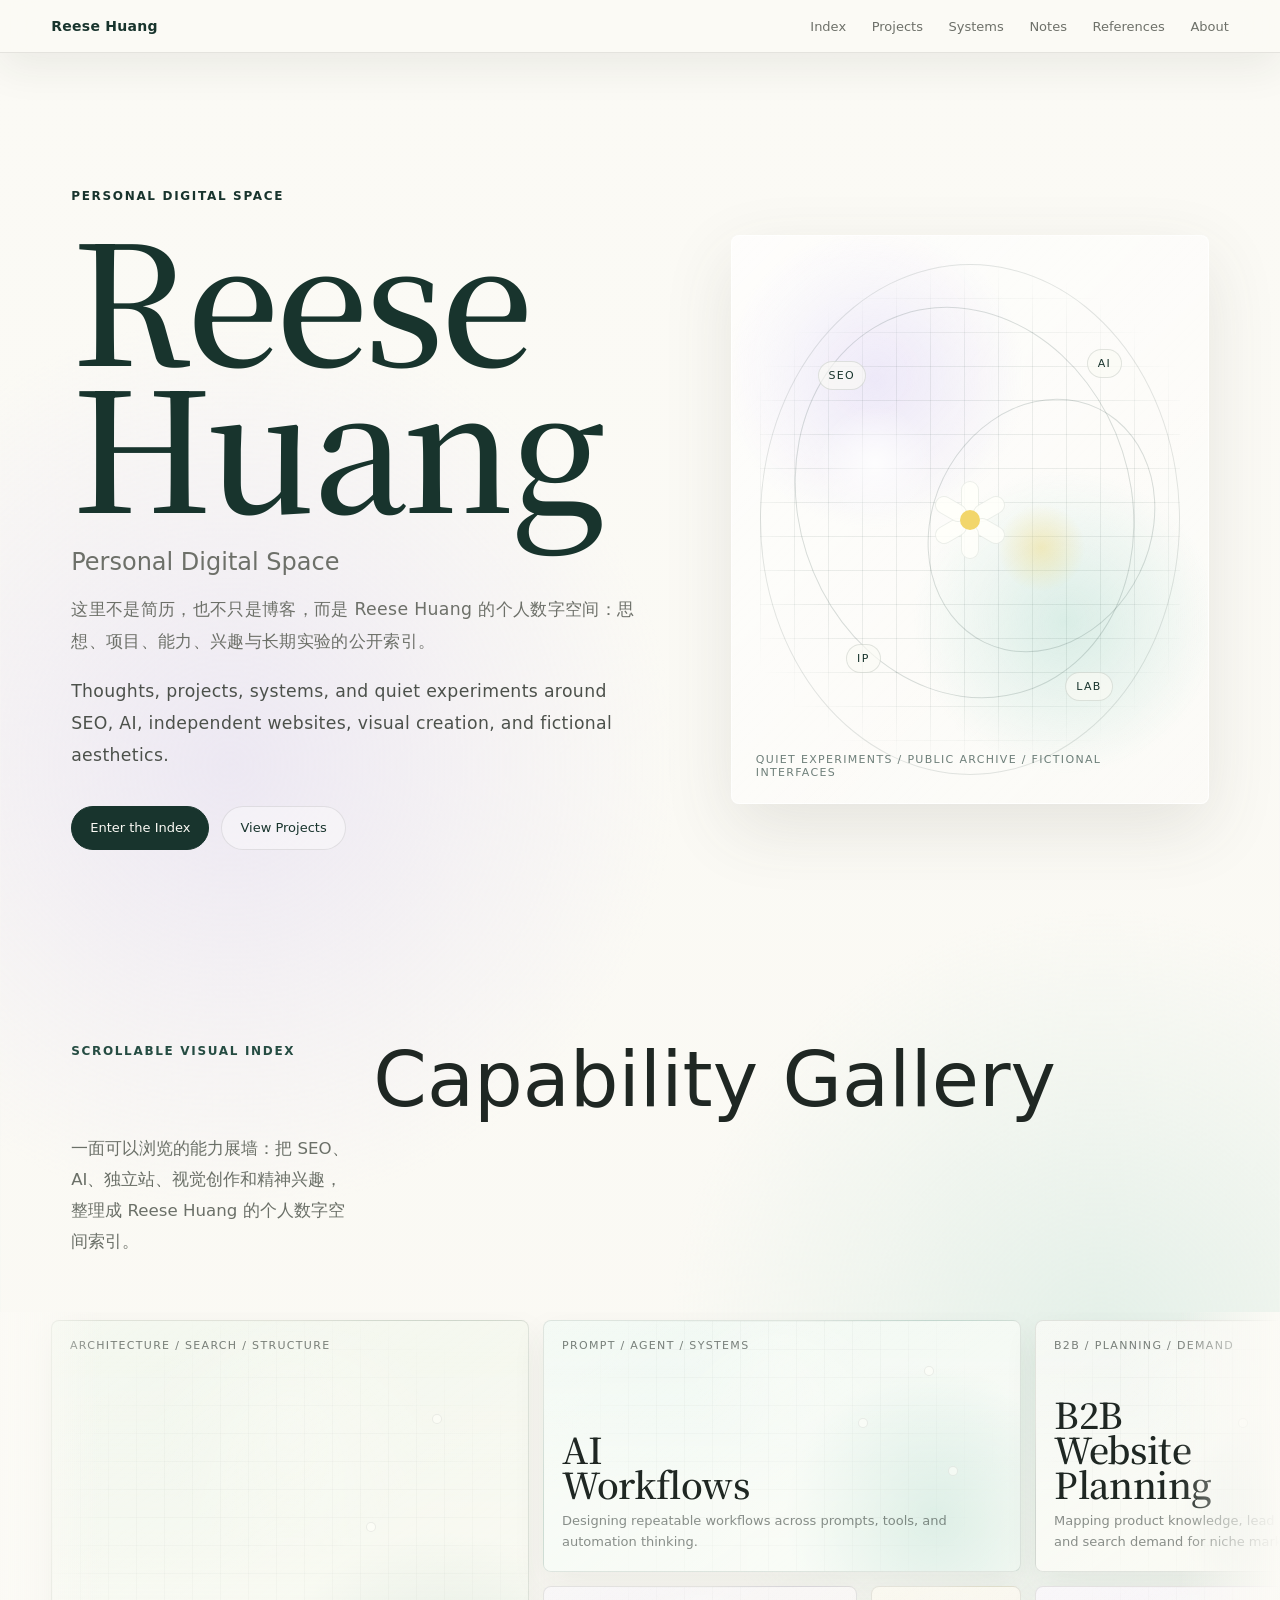
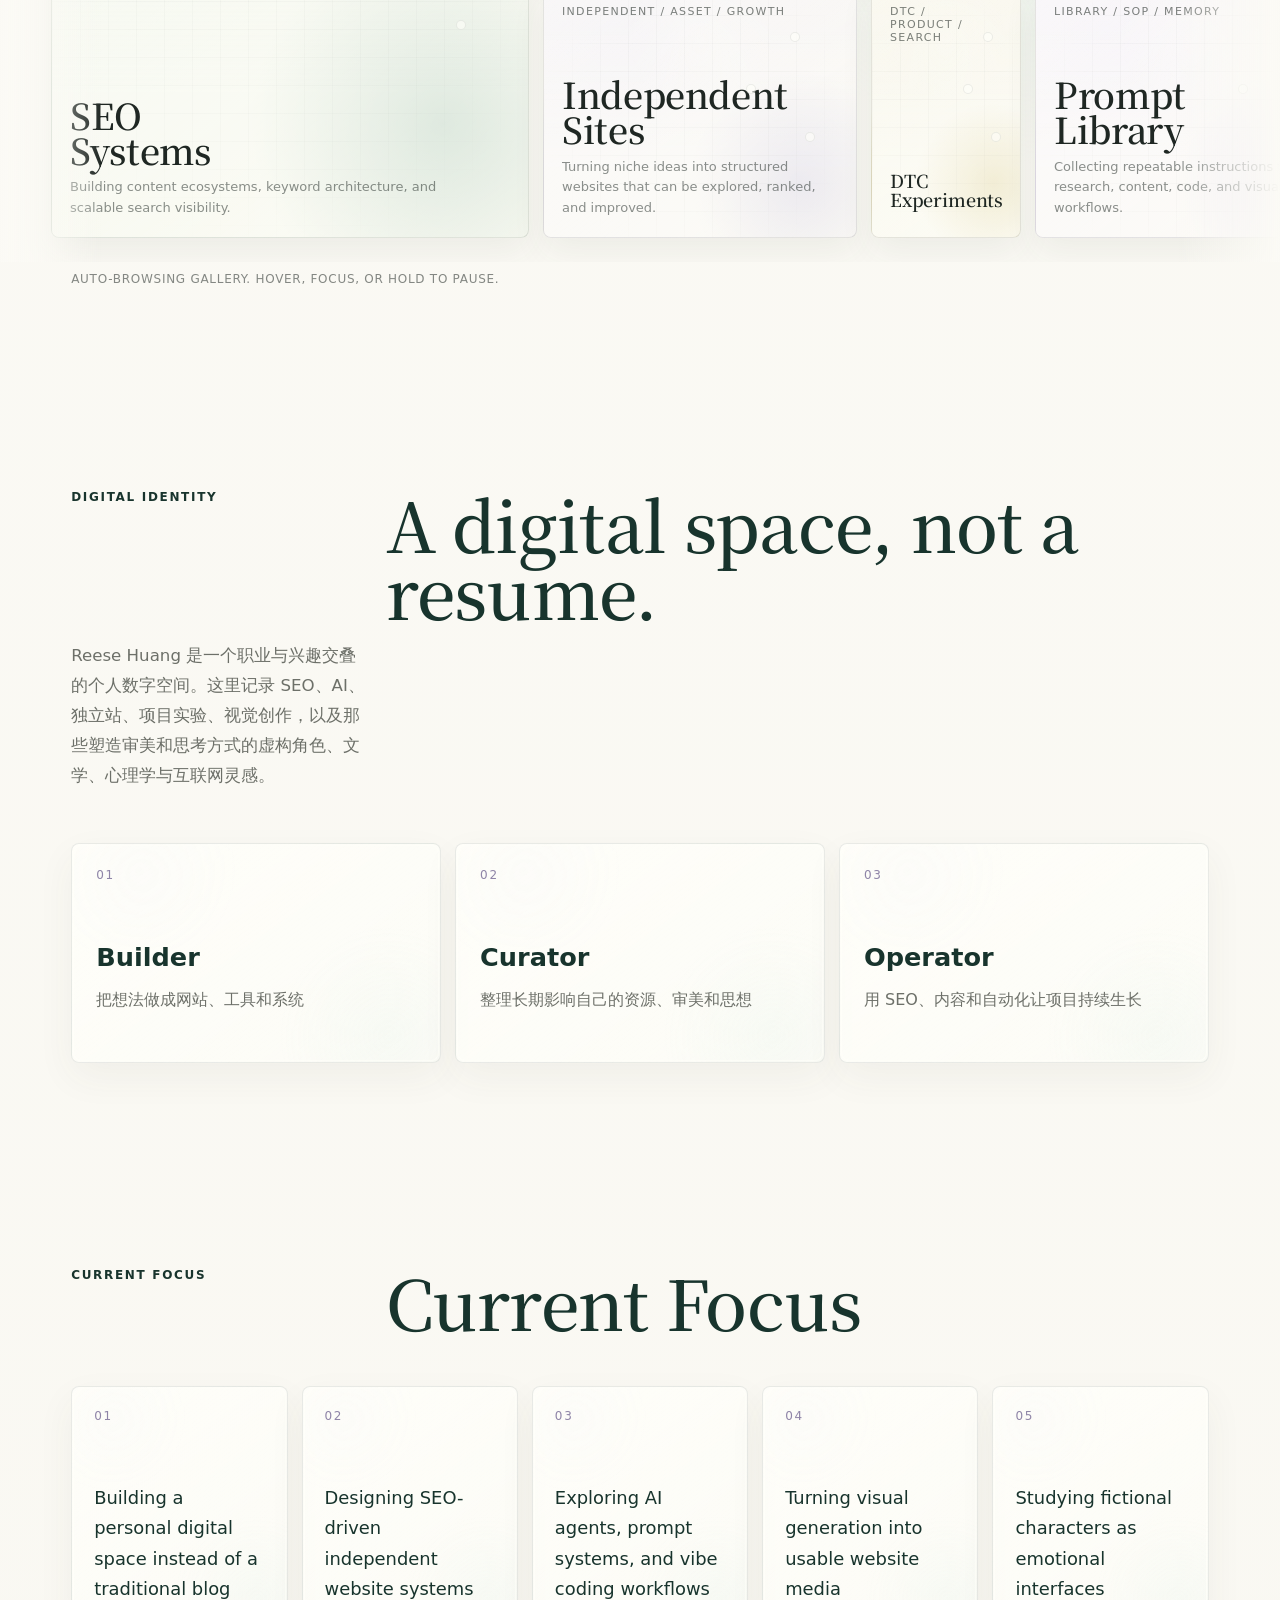
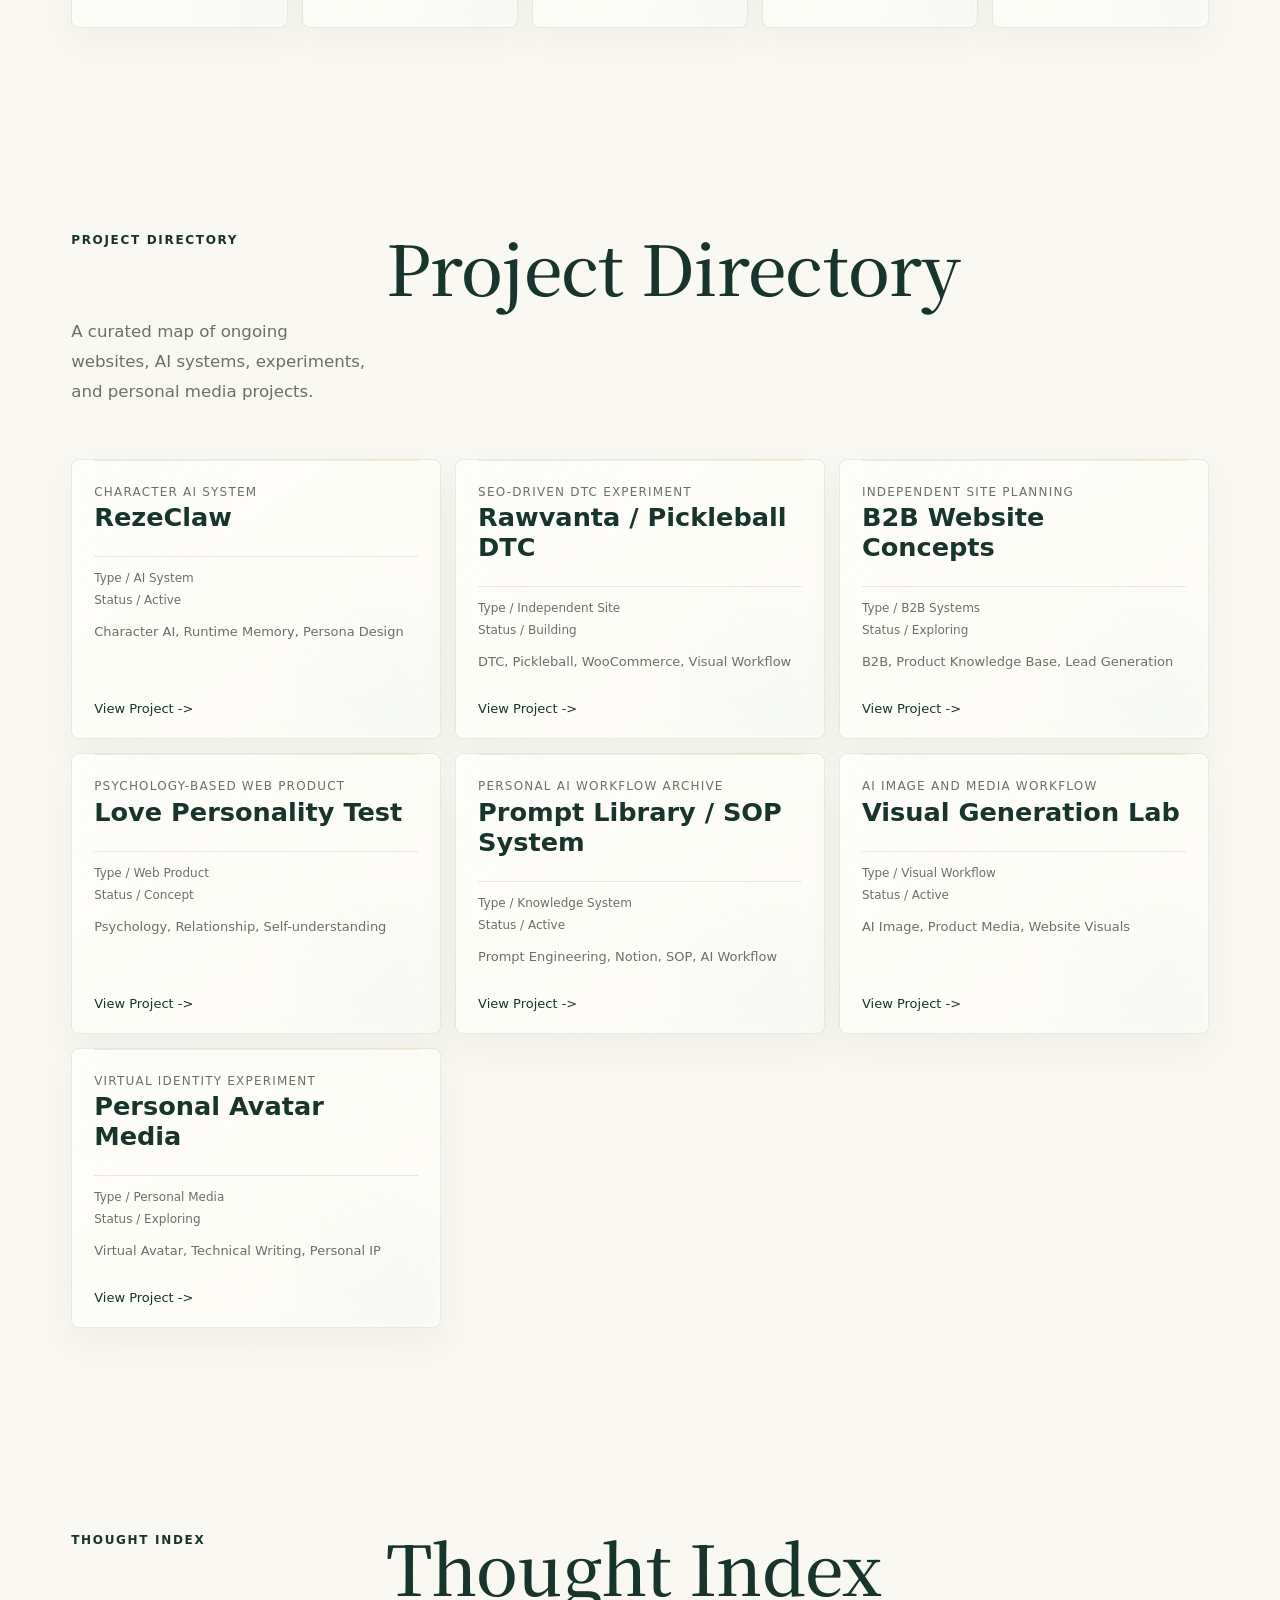
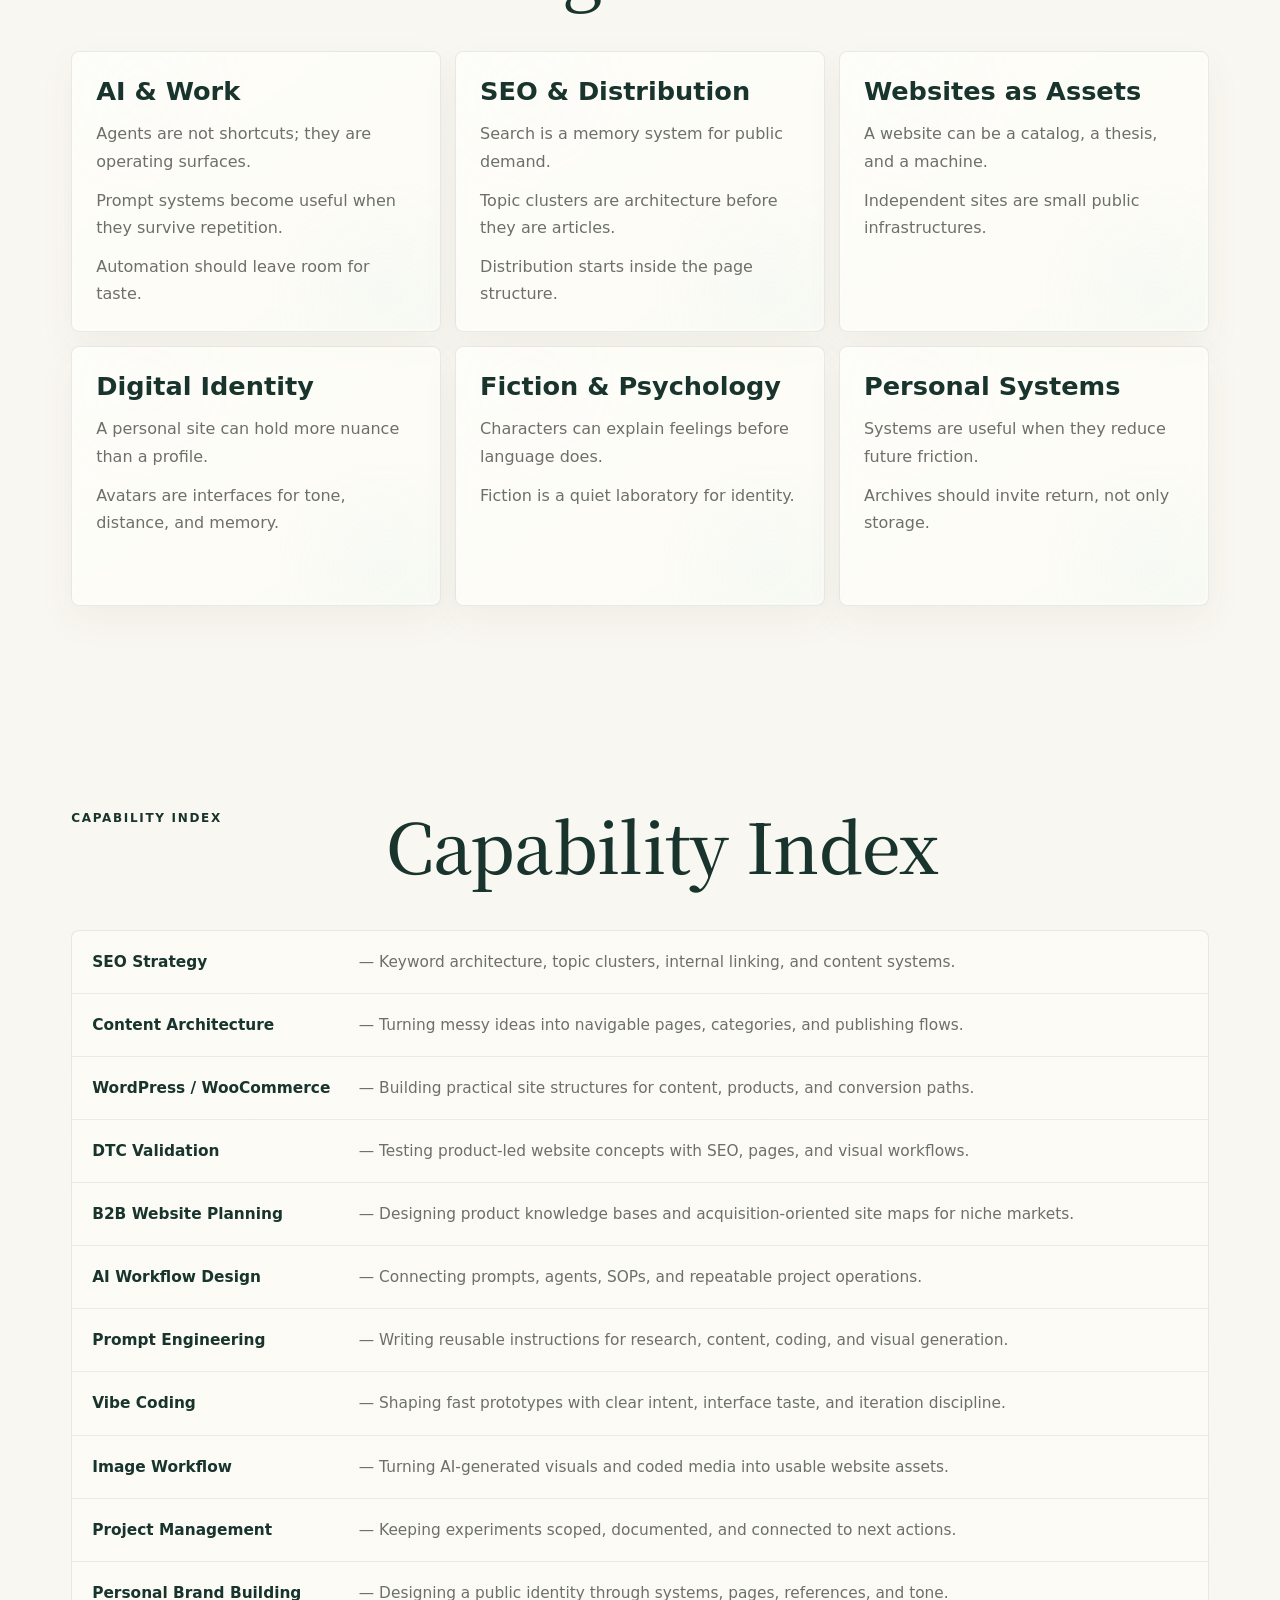
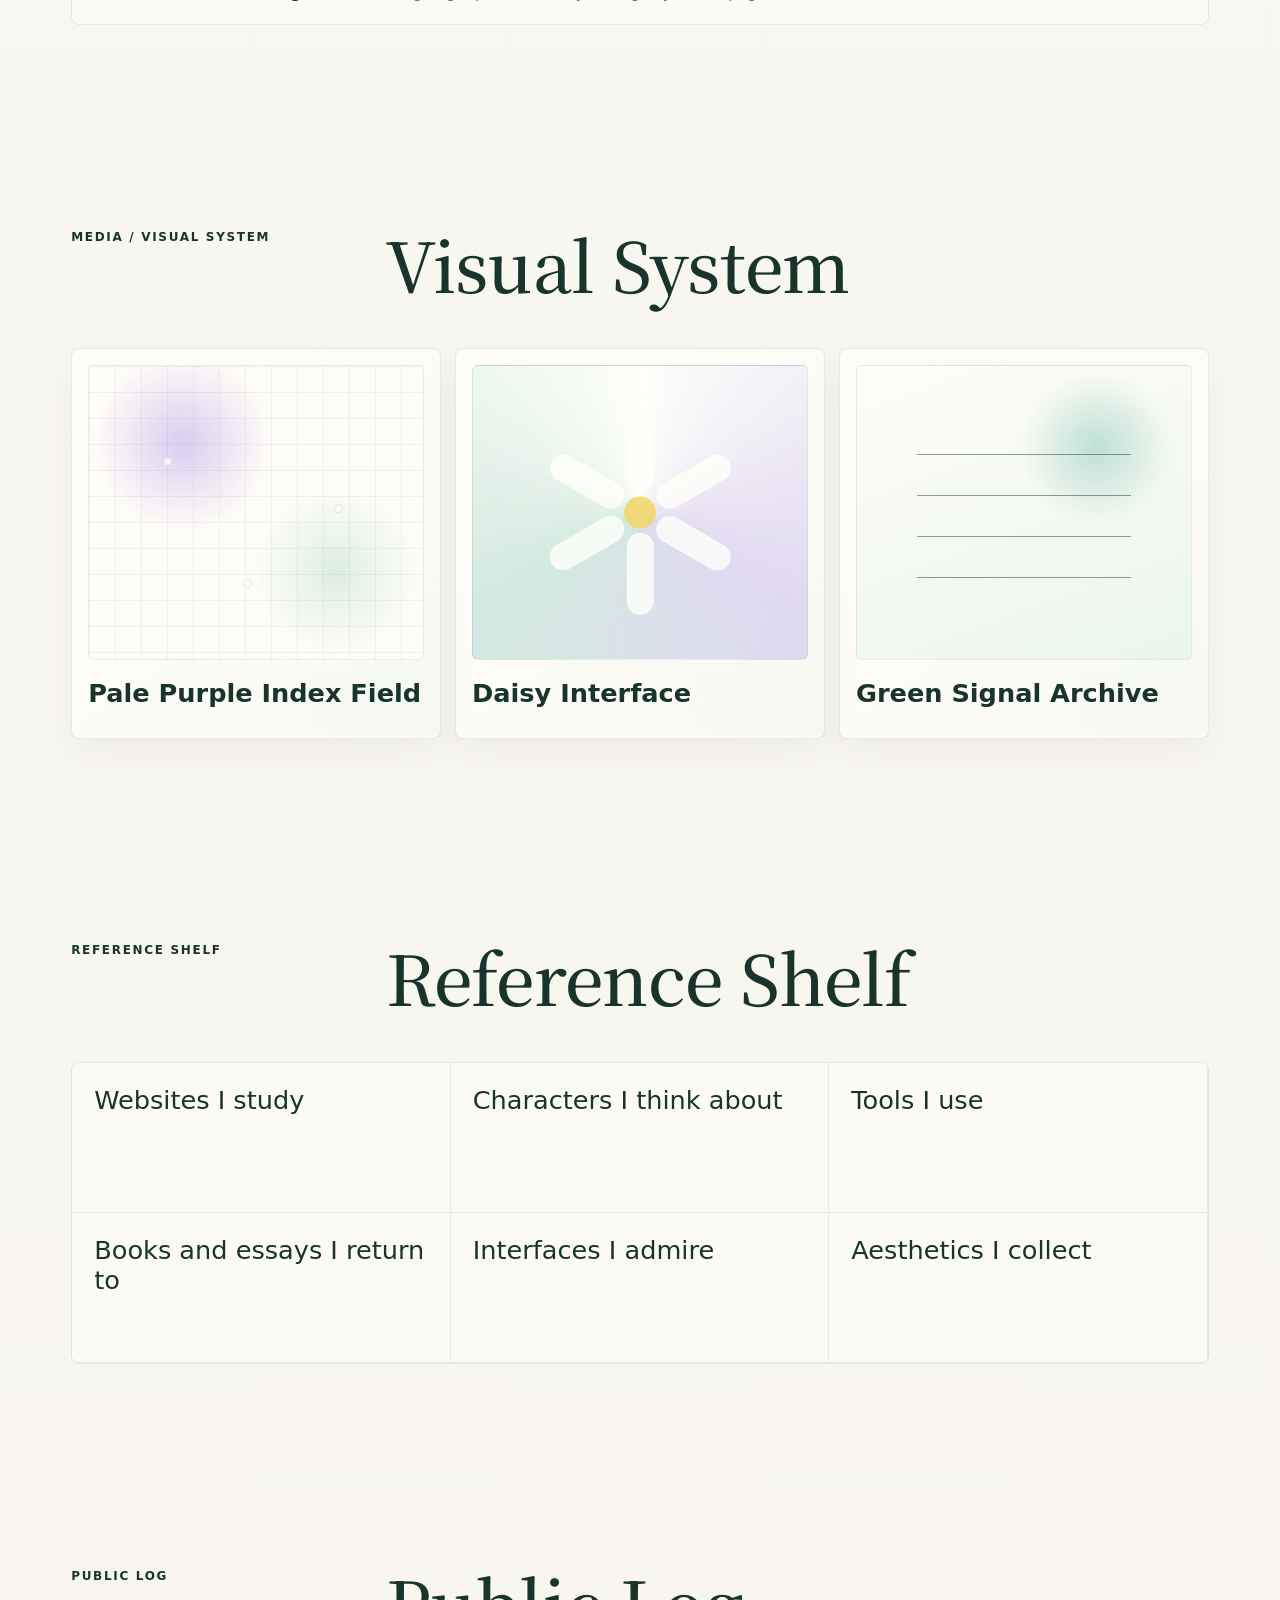
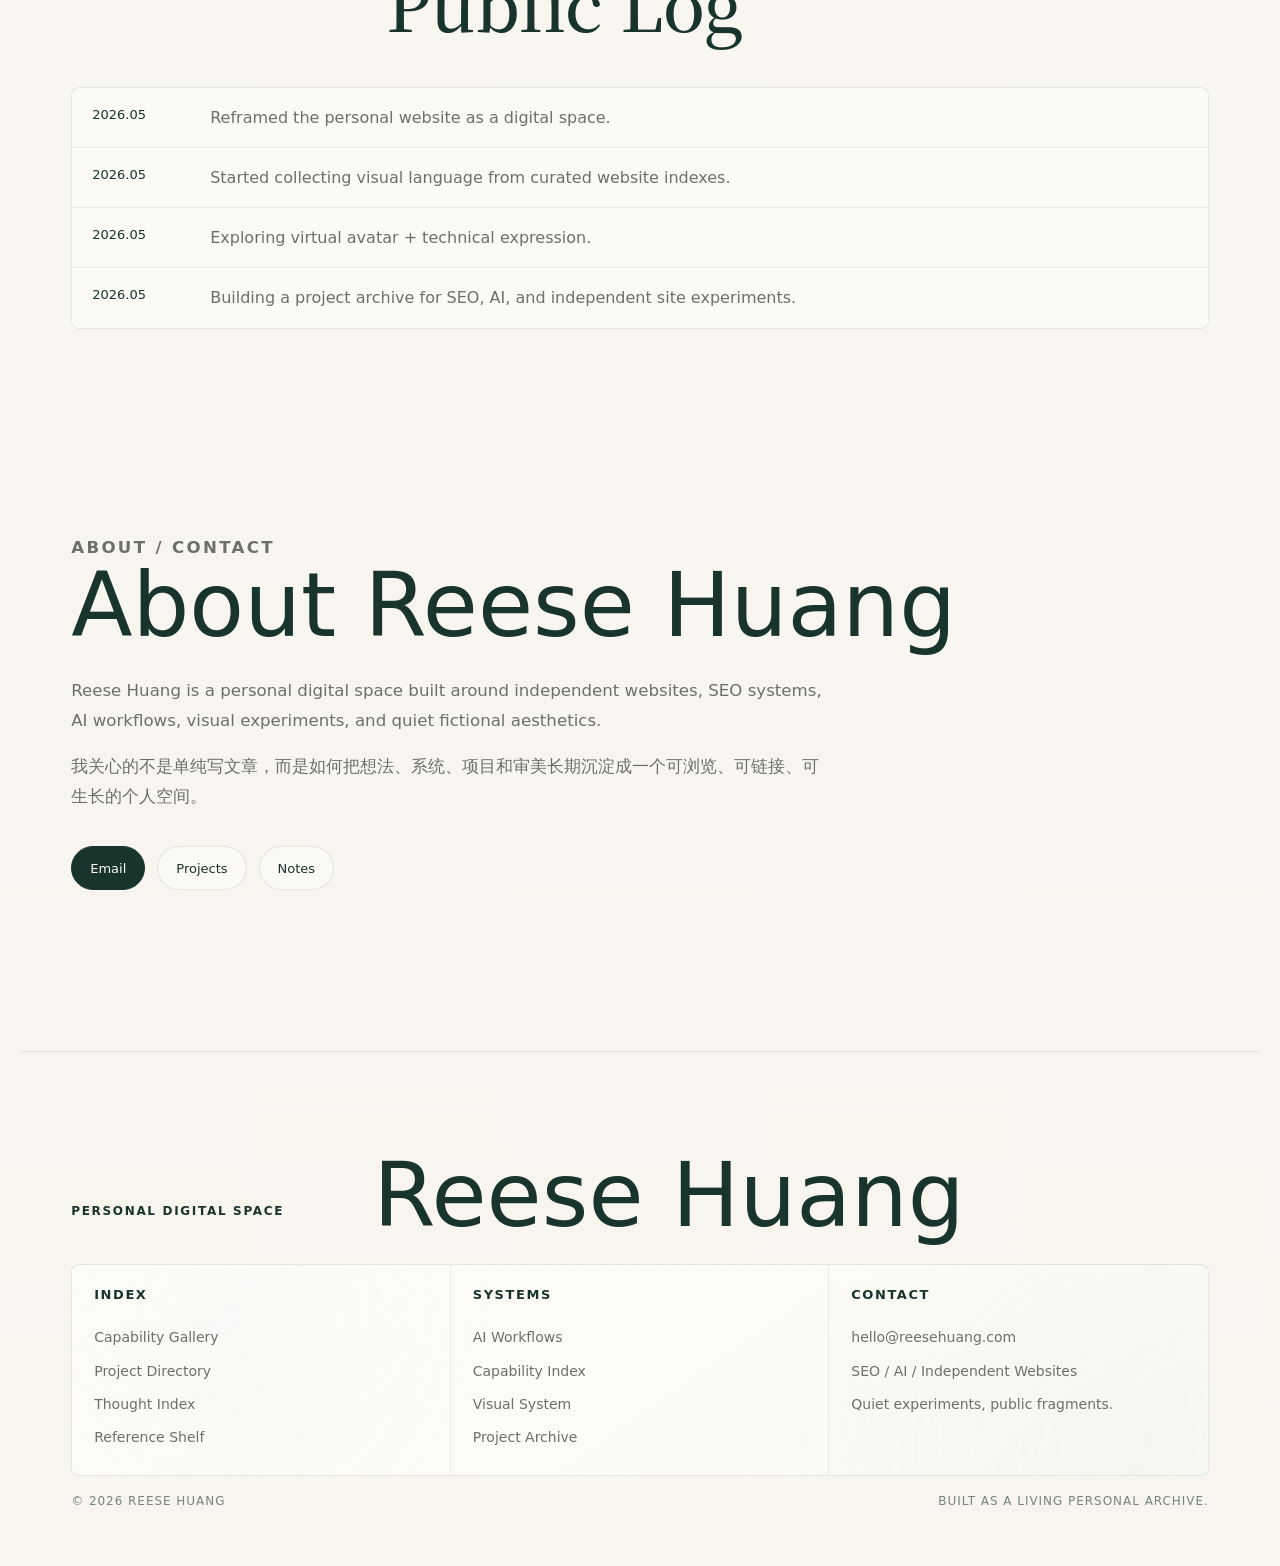
==== reese-huang-demo/index.html @ e9f20689 "Enhance typography and micro-interactions - Add Google Fonts: EB Garamond and Noto Serif SC for lite" ====
<!DOCTYPE html>
<html lang="en">
<head>
  <meta charset="UTF-8">
  <meta name="viewport" content="width=device-width, initial-scale=1.0">
  <meta name="description" content="Reese Huang - a personal digital space for SEO, AI, independent websites, visual creation, and quiet experiments.">
  <title>Reese Huang | Personal Digital Space</title>
  <link rel="preconnect" href="https://fonts.googleapis.com">
  <link rel="preconnect" href="https://fonts.gstatic.com" crossorigin>
  <link href="https://fonts.googleapis.com/css2?family=EB+Garamond:ital,wght@0,400;0,500;0,600;1,400&family=Noto+Serif+SC:wght@400;500;600&display=swap" rel="stylesheet">
  <link rel="stylesheet" href="assets/css/style.css">
</head>
<body>
  <main class="reese-space">
    <header class="rs-nav" data-reveal>
      <a class="rs-brand" href="index.html" aria-label="Reese Huang home">Reese Huang</a>
      <button class="rs-menu-toggle" type="button" aria-label="Toggle navigation" aria-expanded="false" data-menu-toggle>
        <span></span>
        <span></span>
      </button>
      <nav class="rs-nav-links" data-nav-links>
        <a href="#index">Index</a>
        <a href="projects.html">Projects</a>
        <a href="#systems">Systems</a>
        <a href="#notes">Notes</a>
        <a href="#references">References</a>
        <a href="#about">About</a>
      </nav>
    </header>

    <section class="rs-hero" id="top">
      <div class="rs-hero-copy" data-reveal>
        <p class="rs-kicker">Personal Digital Space</p>
        <h1>Reese Huang</h1>
        <p class="rs-subtitle">Personal Digital Space</p>
        <p class="rs-hero-cn">这里不是简历，也不只是博客，而是 Reese Huang 的个人数字空间：思想、项目、能力、兴趣与长期实验的公开索引。</p>
        <p class="rs-hero-en">Thoughts, projects, systems, and quiet experiments around SEO, AI, independent websites, visual creation, and fictional aesthetics.</p>
        <div class="rs-hero-actions">
          <a class="rs-button rs-button-primary" href="#index">Enter the Index</a>
          <a class="rs-button rs-button-ghost" href="projects.html">View Projects</a>
        </div>
      </div>

      <div class="rs-hero-visual" aria-label="Abstract pale purple and green personal index visual" data-reveal>
        <div class="rs-orbit rs-orbit-one"></div>
        <div class="rs-orbit rs-orbit-two"></div>
        <div class="rs-glow-field"></div>
        <div class="rs-index-node node-a">SEO</div>
        <div class="rs-index-node node-b">AI</div>
        <div class="rs-index-node node-c">IP</div>
        <div class="rs-index-node node-d">LAB</div>
        <div class="rs-daisy-mark" aria-hidden="true">
          <span></span><span></span><span></span><span></span><span></span><span></span>
        </div>
        <div class="rs-visual-caption">quiet experiments / public archive / fictional interfaces</div>
      </div>
    </section>

    <section class="rh-gallery-section" id="index" data-reveal>
      <div class="rh-gallery-head">
        <p class="rh-eyebrow">Scrollable Visual Index</p>
        <h2>Capability Gallery</h2>
        <p>一面可以浏览的能力展墙：把 SEO、AI、独立站、视觉创作和精神兴趣，整理成 Reese Huang 的个人数字空间索引。</p>
      </div>

      <div class="rh-gallery-frame">
        <div class="rh-gallery-fade rh-gallery-fade-left" aria-hidden="true"></div>
        <div class="rh-gallery-fade rh-gallery-fade-right" aria-hidden="true"></div>
        <div class="rh-gallery-viewport" data-rh-gallery tabindex="0" aria-label="Scrollable capability gallery">
          <div class="rh-gallery-track">
            <a class="rh-gallery-tile rh-tile-xl" data-tone="seo" href="#systems">
              <span class="rh-tile-index">01</span>
              <span class="rh-tile-tag">Architecture / Search / Structure</span>
              <strong>SEO Systems</strong>
              <p>Building content ecosystems, keyword architecture, and scalable search visibility.</p>
              <i></i><i></i><i></i>
            </a>
            <a class="rh-gallery-tile rh-tile-lg" data-tone="ai" href="#systems">
              <span class="rh-tile-index">02</span>
              <span class="rh-tile-tag">Prompt / Agent / Systems</span>
              <strong>AI Workflows</strong>
              <p>Designing repeatable workflows across prompts, tools, and automation thinking.</p>
              <i></i><i></i><i></i>
            </a>
            <a class="rh-gallery-tile rh-tile-md" data-tone="sites" href="#projects">
              <span class="rh-tile-index">03</span>
              <span class="rh-tile-tag">Independent / Asset / Growth</span>
              <strong>Independent Sites</strong>
              <p>Turning niche ideas into structured websites that can be explored, ranked, and improved.</p>
              <i></i><i></i><i></i>
            </a>
            <a class="rh-gallery-tile rh-tile-sm" data-tone="dtc" href="projects.html#rawvanta">
              <span class="rh-tile-index">04</span>
              <span class="rh-tile-tag">DTC / Product / Search</span>
              <strong>DTC Experiments</strong>
              <p>Testing product-led pages through SEO, media, and conversion structure.</p>
              <i></i><i></i><i></i>
            </a>
            <a class="rh-gallery-tile rh-tile-md" data-tone="b2b" href="projects.html#b2b-sites">
              <span class="rh-tile-index">05</span>
              <span class="rh-tile-tag">B2B / Planning / Demand</span>
              <strong>B2B Website Planning</strong>
              <p>Mapping product knowledge, lead paths, and search demand for niche markets.</p>
              <i></i><i></i><i></i>
            </a>
            <a class="rh-gallery-tile rh-tile-md" data-tone="prompt" href="projects.html#prompt-library">
              <span class="rh-tile-index">06</span>
              <span class="rh-tile-tag">Library / SOP / Memory</span>
              <strong>Prompt Library</strong>
              <p>Collecting repeatable instructions for research, content, code, and visual workflows.</p>
              <i></i><i></i><i></i>
            </a>
            <a class="rh-gallery-tile rh-tile-sm" data-tone="agent" href="#systems">
              <span class="rh-tile-index">07</span>
              <span class="rh-tile-tag">Reasoning / Runtime / Loop</span>
              <strong>Agent Thinking</strong>
              <p>Studying how tools, memory, and intent become working systems.</p>
              <i></i><i></i><i></i>
            </a>
            <a class="rh-gallery-tile rh-tile-xl" data-tone="vibe" href="#systems">
              <span class="rh-tile-index">08</span>
              <span class="rh-tile-tag">Frontend / Experiment / Interface</span>
              <strong>Vibe Coding</strong>
              <p>Turning abstract ideas into usable, aesthetic digital interfaces with fast iteration.</p>
              <i></i><i></i><i></i>
            </a>
            <a class="rh-gallery-tile rh-tile-lg" data-tone="visual" href="#visual-system">
              <span class="rh-tile-index">09</span>
              <span class="rh-tile-tag">Image / Media / Atmosphere</span>
              <strong>Visual Generation</strong>
              <p>Translating AI-generated and coded visuals into website-ready media language.</p>
              <i></i><i></i><i></i>
            </a>
            <a class="rh-gallery-tile rh-tile-xl" data-tone="wordpress" href="#capabilities">
              <span class="rh-tile-index">10</span>
              <span class="rh-tile-tag">WordPress / Structure / Publishing</span>
              <strong>WordPress</strong>
              <p>Building editable, resilient pages that can grow from prototype into publishing system.</p>
              <i></i><i></i><i></i>
            </a>
            <a class="rh-gallery-tile rh-tile-sm" data-tone="commerce" href="#capabilities">
              <span class="rh-tile-index">11</span>
              <span class="rh-tile-tag">WooCommerce / Product / Catalog</span>
              <strong>WooCommerce</strong>
              <p>Designing calm product structures for independent commerce experiments.</p>
              <i></i><i></i><i></i>
            </a>
            <a class="rh-gallery-tile rh-tile-md" data-tone="content" href="#capabilities">
              <span class="rh-tile-index">12</span>
              <span class="rh-tile-tag">Taxonomy / Pages / Flow</span>
              <strong>Content Architecture</strong>
              <p>Making ideas searchable, navigable, and useful through page systems.</p>
              <i></i><i></i><i></i>
            </a>
            <a class="rh-gallery-tile rh-tile-lg" data-tone="ip" href="#identity">
              <span class="rh-tile-index">13</span>
              <span class="rh-tile-tag">Identity / Tone / Space</span>
              <strong>Personal IP</strong>
              <p>Composing a public digital presence through systems, references, and interface taste.</p>
              <i></i><i></i><i></i>
            </a>
            <a class="rh-gallery-tile rh-tile-md" data-tone="avatar" href="projects.html#avatar-media">
              <span class="rh-tile-index">14</span>
              <span class="rh-tile-tag">Avatar / Voice / Distance</span>
              <strong>Digital Avatar</strong>
              <p>Exploring virtual identity as a soft interface for technical and emotional expression.</p>
              <i></i><i></i><i></i>
            </a>
            <a class="rh-gallery-tile rh-tile-md" data-tone="reze" href="projects.html#rezeclaw">
              <span class="rh-tile-index">15</span>
              <span class="rh-tile-tag">Character AI / Memory / Persona</span>
              <strong>RezeClaw</strong>
              <p>A long-term character AI experiment around continuity, memory, and fictional interfaces.</p>
              <i></i><i></i><i></i>
            </a>
            <a class="rh-gallery-tile rh-tile-sm" data-tone="archive" href="projects.html">
              <span class="rh-tile-index">16</span>
              <span class="rh-tile-tag">Map / Experiments / Fragments</span>
              <strong>Project Archive</strong>
              <p>A living directory of sites, systems, and experiments.</p>
              <i></i><i></i><i></i>
            </a>
            <a class="rh-gallery-tile rh-tile-sm" data-tone="notes" href="#notes">
              <span class="rh-tile-index">17</span>
              <span class="rh-tile-tag">Thought / Index / Return</span>
              <strong>Thought Notes</strong>
              <p>Short observations that can become systems later.</p>
              <i></i><i></i><i></i>
            </a>
            <a class="rh-gallery-tile rh-tile-sm" data-tone="literature" href="#references">
              <span class="rh-tile-index">18</span>
              <span class="rh-tile-tag">Reading / Mood / Quiet</span>
              <strong>Japanese Literature</strong>
              <p>Soft reference points for tone, pause, and interior weather.</p>
              <i></i><i></i><i></i>
            </a>
            <a class="rh-gallery-tile rh-tile-md" data-tone="psychology" href="#notes">
              <span class="rh-tile-index">19</span>
              <span class="rh-tile-tag">Self / Pattern / Relation</span>
              <strong>Psychology</strong>
              <p>Using models of mind and relation as tools for clearer interfaces.</p>
              <i></i><i></i><i></i>
            </a>
            <a class="rh-gallery-tile rh-tile-md" data-tone="anime" href="#references">
              <span class="rh-tile-index">20</span>
              <span class="rh-tile-tag">Character / Feeling / Aesthetic</span>
              <strong>Anime Aesthetics</strong>
              <p>Studying fictional presence without turning the site into a fan page.</p>
              <i></i><i></i><i></i>
            </a>
            <a class="rh-gallery-tile rh-tile-sm" data-tone="daisy" href="#visual-system">
              <span class="rh-tile-index">21</span>
              <span class="rh-tile-tag">Symbol / Light / Bloom</span>
              <strong>Daisy Symbol</strong>
              <p>A small visual anchor for softness and recurrence.</p>
              <i></i><i></i><i></i>
            </a>
            <a class="rh-gallery-tile rh-tile-sm" data-tone="fictional" href="#visual-system">
              <span class="rh-tile-index">22</span>
              <span class="rh-tile-tag">Fiction / UI / Emotion</span>
              <strong>Fictional Interfaces</strong>
              <p>Interfaces that hold mood, memory, and imagined presence.</p>
              <i></i><i></i><i></i>
            </a>
            <a class="rh-gallery-tile rh-tile-sm" data-tone="lab" href="#projects">
              <span class="rh-tile-index">23</span>
              <span class="rh-tile-tag">Public / Test / Learn</span>
              <strong>Public Lab</strong>
              <p>Experiments made visible before they become finished things.</p>
              <i></i><i></i><i></i>
            </a>
            <a class="rh-gallery-tile rh-tile-sm" data-tone="shelf" href="#references">
              <span class="rh-tile-index">24</span>
              <span class="rh-tile-tag">Reference / Study / Taste</span>
              <strong>Reference Shelf</strong>
              <p>A curated shelf of influences, tools, and interface memories.</p>
              <i></i><i></i><i></i>
            </a>
          </div>
        </div>
      </div>
      <p class="rh-gallery-note">Auto-browsing gallery. Hover, focus, or hold to pause.</p>
    </section>

    <section class="rs-section rs-identity" id="identity">
      <div class="rs-section-head" data-reveal>
        <p class="rs-kicker">Digital Identity</p>
        <h2>A digital space, not a resume.</h2>
        <p>Reese Huang 是一个职业与兴趣交叠的个人数字空间。这里记录 SEO、AI、独立站、项目实验、视觉创作，以及那些塑造审美和思考方式的虚构角色、文学、心理学与互联网灵感。</p>
      </div>
      <div class="rs-card-grid three">
        <article class="rs-card" data-reveal>
          <span>01</span>
          <h3>Builder</h3>
          <p>把想法做成网站、工具和系统</p>
        </article>
        <article class="rs-card" data-reveal>
          <span>02</span>
          <h3>Curator</h3>
          <p>整理长期影响自己的资源、审美和思想</p>
        </article>
        <article class="rs-card" data-reveal>
          <span>03</span>
          <h3>Operator</h3>
          <p>用 SEO、内容和自动化让项目持续生长</p>
        </article>
      </div>
    </section>

    <section class="rs-section" id="systems">
      <div class="rs-section-head" data-reveal>
        <p class="rs-kicker">Current Focus</p>
        <h2>Current Focus</h2>
      </div>
      <div class="rs-focus-grid">
        <article data-reveal><span>01</span><p>Building a personal digital space instead of a traditional blog</p></article>
        <article data-reveal><span>02</span><p>Designing SEO-driven independent website systems</p></article>
        <article data-reveal><span>03</span><p>Exploring AI agents, prompt systems, and vibe coding workflows</p></article>
        <article data-reveal><span>04</span><p>Turning visual generation into usable website media</p></article>
        <article data-reveal><span>05</span><p>Studying fictional characters as emotional interfaces</p></article>
      </div>
    </section>

    <section class="rs-section" id="projects">
      <div class="rs-section-head" data-reveal>
        <p class="rs-kicker">Project Directory</p>
        <h2>Project Directory</h2>
        <p>A curated map of ongoing websites, AI systems, experiments, and personal media projects.</p>
      </div>
      <div class="rs-project-grid">
        <article class="rs-project-card" data-reveal>
          <p class="rs-type">Character AI System</p>
          <h3>RezeClaw</h3>
          <div class="rs-meta"><span>Type / AI System</span><span>Status / Active</span></div>
          <p class="rs-keywords">Character AI, Runtime Memory, Persona Design</p>
          <a href="projects.html#rezeclaw">View Project</a>
        </article>
        <article class="rs-project-card" data-reveal>
          <p class="rs-type">SEO-driven DTC Experiment</p>
          <h3>Rawvanta / Pickleball DTC</h3>
          <div class="rs-meta"><span>Type / Independent Site</span><span>Status / Building</span></div>
          <p class="rs-keywords">DTC, Pickleball, WooCommerce, Visual Workflow</p>
          <a href="projects.html#rawvanta">View Project</a>
        </article>
        <article class="rs-project-card" data-reveal>
          <p class="rs-type">Independent Site Planning</p>
          <h3>B2B Website Concepts</h3>
          <div class="rs-meta"><span>Type / B2B Systems</span><span>Status / Exploring</span></div>
          <p class="rs-keywords">B2B, Product Knowledge Base, Lead Generation</p>
          <a href="projects.html#b2b-sites">View Project</a>
        </article>
        <article class="rs-project-card" data-reveal>
          <p class="rs-type">Psychology-based Web Product</p>
          <h3>Love Personality Test</h3>
          <div class="rs-meta"><span>Type / Web Product</span><span>Status / Concept</span></div>
          <p class="rs-keywords">Psychology, Relationship, Self-understanding</p>
          <a href="projects.html#love-test">View Project</a>
        </article>
        <article class="rs-project-card" data-reveal>
          <p class="rs-type">Personal AI Workflow Archive</p>
          <h3>Prompt Library / SOP System</h3>
          <div class="rs-meta"><span>Type / Knowledge System</span><span>Status / Active</span></div>
          <p class="rs-keywords">Prompt Engineering, Notion, SOP, AI Workflow</p>
          <a href="projects.html#prompt-library">View Project</a>
        </article>
        <article class="rs-project-card" data-reveal>
          <p class="rs-type">AI image and media workflow</p>
          <h3>Visual Generation Lab</h3>
          <div class="rs-meta"><span>Type / Visual Workflow</span><span>Status / Active</span></div>
          <p class="rs-keywords">AI Image, Product Media, Website Visuals</p>
          <a href="projects.html#visual-lab">View Project</a>
        </article>
        <article class="rs-project-card" data-reveal>
          <p class="rs-type">Virtual identity experiment</p>
          <h3>Personal Avatar Media</h3>
          <div class="rs-meta"><span>Type / Personal Media</span><span>Status / Exploring</span></div>
          <p class="rs-keywords">Virtual Avatar, Technical Writing, Personal IP</p>
          <a href="projects.html#avatar-media">View Project</a>
        </article>
      </div>
    </section>

    <section class="rs-section" id="notes">
      <div class="rs-section-head" data-reveal>
        <p class="rs-kicker">Thought Index</p>
        <h2>Thought Index</h2>
      </div>
      <div class="rs-thought-grid">
        <article data-reveal>
          <h3>AI &amp; Work</h3>
          <p>Agents are not shortcuts; they are operating surfaces.</p>
          <p>Prompt systems become useful when they survive repetition.</p>
          <p>Automation should leave room for taste.</p>
        </article>
        <article data-reveal>
          <h3>SEO &amp; Distribution</h3>
          <p>Search is a memory system for public demand.</p>
          <p>Topic clusters are architecture before they are articles.</p>
          <p>Distribution starts inside the page structure.</p>
        </article>
        <article data-reveal>
          <h3>Websites as Assets</h3>
          <p>A website can be a catalog, a thesis, and a machine.</p>
          <p>Independent sites are small public infrastructures.</p>
        </article>
        <article data-reveal>
          <h3>Digital Identity</h3>
          <p>A personal site can hold more nuance than a profile.</p>
          <p>Avatars are interfaces for tone, distance, and memory.</p>
        </article>
        <article data-reveal>
          <h3>Fiction &amp; Psychology</h3>
          <p>Characters can explain feelings before language does.</p>
          <p>Fiction is a quiet laboratory for identity.</p>
        </article>
        <article data-reveal>
          <h3>Personal Systems</h3>
          <p>Systems are useful when they reduce future friction.</p>
          <p>Archives should invite return, not only storage.</p>
        </article>
      </div>
    </section>

    <section class="rs-section" id="capabilities">
      <div class="rs-section-head" data-reveal>
        <p class="rs-kicker">Capability Index</p>
        <h2>Capability Index</h2>
      </div>
      <div class="rs-capability-list">
        <p data-reveal><strong>SEO Strategy</strong> — Keyword architecture, topic clusters, internal linking, and content systems.</p>
        <p data-reveal><strong>Content Architecture</strong> — Turning messy ideas into navigable pages, categories, and publishing flows.</p>
        <p data-reveal><strong>WordPress / WooCommerce</strong> — Building practical site structures for content, products, and conversion paths.</p>
        <p data-reveal><strong>DTC Validation</strong> — Testing product-led website concepts with SEO, pages, and visual workflows.</p>
        <p data-reveal><strong>B2B Website Planning</strong> — Designing product knowledge bases and acquisition-oriented site maps for niche markets.</p>
        <p data-reveal><strong>AI Workflow Design</strong> — Connecting prompts, agents, SOPs, and repeatable project operations.</p>
        <p data-reveal><strong>Prompt Engineering</strong> — Writing reusable instructions for research, content, coding, and visual generation.</p>
        <p data-reveal><strong>Vibe Coding</strong> — Shaping fast prototypes with clear intent, interface taste, and iteration discipline.</p>
        <p data-reveal><strong>Image Workflow</strong> — Turning AI-generated visuals and coded media into usable website assets.</p>
        <p data-reveal><strong>Project Management</strong> — Keeping experiments scoped, documented, and connected to next actions.</p>
        <p data-reveal><strong>Personal Brand Building</strong> — Designing a public identity through systems, pages, references, and tone.</p>
      </div>
    </section>

    <section class="rs-section" id="visual-system">
      <div class="rs-section-head" data-reveal>
        <p class="rs-kicker">Media / Visual System</p>
        <h2>Visual System</h2>
      </div>
      <div class="rs-visual-grid">
        <article class="rs-visual-card rs-purple-field" data-reveal>
          <div class="rs-coded-media"><i></i><i></i><i></i></div>
          <h3>Pale Purple Index Field</h3>
        </article>
        <article class="rs-visual-card rs-daisy-interface" data-reveal>
          <div class="rs-coded-media"><i></i><i></i><i></i><i></i><i></i><i></i></div>
          <h3>Daisy Interface</h3>
        </article>
        <article class="rs-visual-card rs-green-archive" data-reveal>
          <div class="rs-coded-media"><i></i><i></i><i></i><i></i></div>
          <h3>Green Signal Archive</h3>
        </article>
      </div>
    </section>

    <section class="rs-section" id="references">
      <div class="rs-section-head" data-reveal>
        <p class="rs-kicker">Reference Shelf</p>
        <h2>Reference Shelf</h2>
      </div>
      <div class="rs-shelf">
        <a href="#references" data-reveal>Websites I study</a>
        <a href="#references" data-reveal>Characters I think about</a>
        <a href="#references" data-reveal>Tools I use</a>
        <a href="#references" data-reveal>Books and essays I return to</a>
        <a href="#references" data-reveal>Interfaces I admire</a>
        <a href="#references" data-reveal>Aesthetics I collect</a>
      </div>
    </section>

    <section class="rs-section rs-log" data-reveal>
      <div class="rs-section-head">
        <p class="rs-kicker">Public Log</p>
        <h2>Public Log</h2>
      </div>
      <div class="rs-log-list">
        <p><time>2026.05</time> Reframed the personal website as a digital space.</p>
        <p><time>2026.05</time> Started collecting visual language from curated website indexes.</p>
        <p><time>2026.05</time> Exploring virtual avatar + technical expression.</p>
        <p><time>2026.05</time> Building a project archive for SEO, AI, and independent site experiments.</p>
      </div>
    </section>

    <section class="rs-section rs-about" id="about" data-reveal>
      <p class="rs-kicker">About / Contact</p>
      <h2>About Reese Huang</h2>
      <p>Reese Huang is a personal digital space built around independent websites, SEO systems, AI workflows, visual experiments, and quiet fictional aesthetics.</p>
      <p>我关心的不是单纯写文章，而是如何把想法、系统、项目和审美长期沉淀成一个可浏览、可链接、可生长的个人空间。</p>
      <div class="rs-hero-actions">
        <a class="rs-button rs-button-primary" href="mailto:hello@reesehuang.com">Email</a>
        <a class="rs-button rs-button-ghost" href="projects.html">Projects</a>
        <a class="rs-button rs-button-ghost" href="#notes">Notes</a>
      </div>
    </section>

    <section class="rs-section rs-site-footer" data-reveal>
      <div class="rs-footer-mark">
        <p class="rs-kicker">Personal Digital Space</p>
        <h2>Reese Huang</h2>
      </div>
      <div class="rs-footer-grid">
        <div>
          <h3>Index</h3>
          <a href="#index">Capability Gallery</a>
          <a href="#projects">Project Directory</a>
          <a href="#notes">Thought Index</a>
          <a href="#references">Reference Shelf</a>
        </div>
        <div>
          <h3>Systems</h3>
          <a href="#systems">AI Workflows</a>
          <a href="#capabilities">Capability Index</a>
          <a href="#visual-system">Visual System</a>
          <a href="projects.html">Project Archive</a>
        </div>
        <div>
          <h3>Contact</h3>
          <a href="mailto:hello@reesehuang.com">hello@reesehuang.com</a>
          <span>SEO / AI / Independent Websites</span>
          <span>Quiet experiments, public fragments.</span>
        </div>
      </div>
      <div class="rs-footer-bottom">
        <span>© 2026 Reese Huang</span>
        <span>Built as a living personal archive.</span>
      </div>
    </section>
  </main>

  <script src="assets/js/main.js"></script>
</body>
</html>
---- reese-huang-demo/assets/css/style.css ----
﻿body {
  margin: 0;
}

.reese-space,
.reese-projects {
  --rs-bg: #fbfaf5;
  --rs-panel: rgba(255, 255, 250, 0.78);
  --rs-panel-strong: #fffdf8;
  --rs-purple: #cfc3ef;
  --rs-purple-soft: #eee8fb;
  --rs-purple-muted: #d8cfe8;
  --rs-green: #b9ded2;
  --rs-green-soft: #e5f3ec;
  --rs-green-muted: #c5ddd4;
  --rs-yellow: #f2d66b;
  --rs-yellow-soft: #f5e6a3;
  --rs-ink: #20231f;
  --rs-ink-green: #18342d;
  --rs-muted: #6d7069;
  --rs-line: rgba(32, 35, 31, 0.1);
  --rs-shadow: 0 24px 70px rgba(70, 76, 62, 0.12);
  --rs-shadow-soft: 0 8px 32px rgba(207, 195, 239, 0.15);
  --rs-shadow-hover: 0 12px 40px rgba(207, 195, 239, 0.25);
  --rs-radius: 8px;
  --rs-ease: cubic-bezier(0.22, 1, 0.36, 1);
  --rs-font-heading: "Noto Serif SC", "Source Han Serif SC", Georgia, serif;
  --rs-font-accent: "EB Garamond", "Crimson Text", Georgia, serif;
  --rs-font-body: "Noto Sans SC", "PingFang SC", system-ui, sans-serif;
  background:
    radial-gradient(circle at 18% 8%, rgba(207, 195, 239, 0.32), transparent 28rem),
    radial-gradient(circle at 86% 14%, rgba(185, 222, 210, 0.34), transparent 27rem),
    linear-gradient(180deg, #fbfaf5 0%, #f7f5ee 100%);
  color: var(--rs-ink);
  font-family: var(--rs-font-body);
  min-height: 100vh;
  overflow-x: hidden;
}

.reese-space {
  padding-top: 74px;
}

.reese-space *,
.reese-projects * {
  box-sizing: border-box;
}

.reese-space a,
.reese-projects a {
  color: inherit;
  text-decoration: none;
}

.reese-space .rs-nav,
.reese-projects .rp-nav {
  align-items: center;
  backdrop-filter: blur(18px);
  background: rgba(251, 250, 245, 0.75);
  border-bottom: 1px solid var(--rs-line);
  display: flex;
  justify-content: space-between;
  left: 0;
  margin: 0 auto;
  padding: 18px clamp(18px, 4vw, 56px);
  position: sticky;
  right: 0;
  top: 0;
  z-index: 20;
}

.reese-space .rs-nav {
  box-shadow: 0 14px 42px rgba(38, 51, 43, 0.08);
  position: fixed;
  width: 100%;
  z-index: 1000;
}

body.admin-bar .reese-space .rs-nav {
  top: 32px;
}

.reese-space .rs-section,
.reese-space .rh-gallery-section,
.reese-space .rs-about {
  scroll-margin-top: 96px;
}

.reese-space .rs-brand,
.reese-projects .rp-brand {
  color: var(--rs-ink-green);
  font-size: 14px;
  font-weight: 680;
  letter-spacing: 0.02em;
}

.reese-space .rs-nav-links {
  align-items: center;
  display: flex;
  gap: clamp(14px, 2vw, 28px);
}

.reese-space .rs-nav-links a,
.reese-projects .rp-home {
  color: var(--rs-muted);
  font-size: 13px;
  position: relative;
  transition: color 220ms var(--rs-ease), transform 220ms var(--rs-ease);
}

.reese-space .rs-nav-links a::after {
  content: '';
  position: absolute;
  bottom: -4px;
  left: 0;
  width: 0;
  height: 1px;
  background: linear-gradient(90deg, var(--rs-purple), var(--rs-green));
  transition: width 300ms var(--rs-ease);
}

.reese-space .rs-nav-links a:hover {
  color: var(--rs-ink-green);
  transform: translateY(-1px);
}

.reese-space .rs-nav-links a:hover::after {
  width: 100%;
}

.reese-projects .rp-home:hover {
  color: var(--rs-ink-green);
  transform: translateY(-1px);
}

.reese-space .rs-menu-toggle {
  align-items: center;
  background: transparent;
  border: 0;
  display: none;
  flex-direction: column;
  gap: 5px;
  height: 36px;
  justify-content: center;
  padding: 0;
  width: 36px;
}

.reese-space .rs-menu-toggle span {
  background: var(--rs-ink-green);
  display: block;
  height: 1px;
  transition: transform 240ms var(--rs-ease);
  width: 18px;
}

.reese-space .rs-nav.menu-open .rs-menu-toggle span:first-child {
  transform: translateY(3px) rotate(28deg);
}

.reese-space .rs-nav.menu-open .rs-menu-toggle span:last-child {
  transform: translateY(-3px) rotate(-28deg);
}

.reese-space .rs-hero,
.reese-projects .rp-hero {
  display: grid;
  gap: clamp(34px, 6vw, 84px);
  grid-template-columns: minmax(0, 1fr) minmax(280px, 0.82fr);
  margin: 0 auto;
  max-width: 1240px;
  min-height: calc(100vh - 74px);
  padding: clamp(70px, 9vw, 128px) clamp(18px, 4vw, 56px) clamp(54px, 8vw, 92px);
}

.reese-projects .rp-hero {
  display: block;
  min-height: auto;
  padding-bottom: 36px;
}

.reese-space .rs-kicker,
.reese-projects .rp-kicker {
  color: var(--rs-ink-green);
  font-size: 12px;
  font-weight: 720;
  letter-spacing: 0.14em;
  margin: 0 0 18px;
  text-transform: uppercase;
}

.reese-space .rs-hero h1,
.reese-projects .rp-hero h1 {
  color: var(--rs-ink-green);
  font-family: var(--rs-font-heading);
  font-size: clamp(4.1rem, 13vw, 11.8rem);
  font-weight: 520;
  letter-spacing: -0.02em;
  line-height: 0.88;
  margin: 0;
}

.reese-projects .rp-hero h1 {
  font-size: clamp(3.8rem, 11vw, 9.5rem);
}

.reese-space .rs-subtitle {
  color: var(--rs-muted);
  font-size: clamp(1.1rem, 2vw, 1.5rem);
  margin: clamp(20px, 3vw, 34px) 0 0;
}

.reese-space .rs-hero-cn,
.reese-space .rs-hero-en,
.reese-projects .rp-hero p {
  color: var(--rs-muted);
  font-size: clamp(1rem, 1.35vw, 1.18rem);
  line-height: 1.85;
  letter-spacing: 0.02em;
  margin: 18px 0 0;
  max-width: 720px;
}

.reese-space .rs-hero-en {
  color: #4c514b;
  max-width: 650px;
}

.reese-space .rs-hero-actions {
  display: flex;
  flex-wrap: wrap;
  gap: 12px;
  margin-top: 34px;
}

.reese-space .rs-button,
.reese-projects .rp-actions a {
  align-items: center;
  border: 1px solid var(--rs-line);
  border-radius: 999px;
  display: inline-flex;
  font-size: 13px;
  justify-content: center;
  min-height: 44px;
  padding: 0 18px;
  transition: transform 240ms var(--rs-ease), background 240ms var(--rs-ease), border-color 240ms var(--rs-ease), color 240ms var(--rs-ease);
}

.reese-space .rs-button:hover,
.reese-projects .rp-actions a:hover {
  transform: translateY(-2px);
  box-shadow: var(--rs-shadow-soft);
}

.reese-space .rs-button-primary,
.reese-projects .rp-actions a:first-child {
  background: var(--rs-ink-green);
  border-color: var(--rs-ink-green);
  color: #fbfaf5;
}

.reese-space .rs-button-primary:hover {
  background: #1e3d34;
  box-shadow: var(--rs-shadow-hover);
}

.reese-space .rs-button-ghost,
.reese-projects .rp-actions a:last-child {
  background: rgba(255, 255, 255, 0.38);
  color: var(--rs-ink-green);
}

.reese-space .rs-hero-visual {
  align-self: center;
  aspect-ratio: 0.84;
  background:
    linear-gradient(135deg, rgba(255, 255, 255, 0.66), rgba(255, 255, 255, 0.26)),
    radial-gradient(circle at 30% 25%, rgba(207, 195, 239, 0.82), transparent 28%),
    radial-gradient(circle at 70% 68%, rgba(185, 222, 210, 0.86), transparent 30%);
  border: 1px solid rgba(255, 255, 255, 0.72);
  border-radius: 8px;
  box-shadow: var(--rs-shadow);
  min-height: 450px;
  overflow: hidden;
  position: relative;
}

.reese-space .rs-hero-visual::before,
.reese-space .rs-hero-visual::after {
  content: "";
  inset: 28px;
  position: absolute;
}

.reese-space .rs-hero-visual::before {
  background-image:
    linear-gradient(rgba(24, 52, 45, 0.08) 1px, transparent 1px),
    linear-gradient(90deg, rgba(24, 52, 45, 0.08) 1px, transparent 1px);
  background-size: 34px 34px;
  mask-image: radial-gradient(circle, #000 0 52%, transparent 78%);
}

.reese-space .rs-hero-visual::after {
  border: 1px solid rgba(24, 52, 45, 0.12);
  border-radius: 50%;
}

.reese-space .rs-glow-field {
  animation: rs-drift 12s var(--rs-ease) infinite alternate;
  background:
    radial-gradient(circle at 30% 40%, rgba(255, 255, 255, 0.82), transparent 12%),
    radial-gradient(circle at 65% 55%, rgba(242, 214, 107, 0.38), transparent 10%);
  inset: 0;
  position: absolute;
}

.reese-space .rs-orbit {
  border: 1px solid rgba(24, 52, 45, 0.16);
  border-radius: 50%;
  position: absolute;
}

.reese-space .rs-orbit-one {
  height: 70%;
  left: 14%;
  top: 12%;
  transform: rotate(-18deg);
  width: 70%;
}

.reese-space .rs-orbit-two {
  height: 46%;
  right: 12%;
  top: 28%;
  transform: rotate(26deg);
  width: 46%;
}

.reese-space .rs-index-node {
  background: rgba(251, 250, 245, 0.64);
  border: 1px solid rgba(24, 52, 45, 0.12);
  border-radius: 999px;
  color: var(--rs-ink-green);
  font-size: 11px;
  letter-spacing: 0.12em;
  padding: 7px 10px;
  position: absolute;
  text-transform: uppercase;
}

.reese-space .node-a { left: 18%; top: 22%; }
.reese-space .node-b { right: 18%; top: 20%; }
.reese-space .node-c { left: 24%; bottom: 23%; }
.reese-space .node-d { right: 20%; bottom: 18%; }

.reese-space .rs-daisy-mark {
  height: 86px;
  left: 50%;
  position: absolute;
  top: 50%;
  transform: translate(-50%, -50%);
  width: 86px;
}

.reese-space .rs-daisy-mark::after {
  background: var(--rs-yellow);
  border-radius: 50%;
  content: "";
  height: 20px;
  left: 33px;
  position: absolute;
  top: 33px;
  width: 20px;
}

.reese-space .rs-daisy-mark span {
  background: rgba(255, 255, 250, 0.82);
  border: 1px solid rgba(24, 52, 45, 0.08);
  border-radius: 999px;
  height: 34px;
  left: 34px;
  position: absolute;
  top: 4px;
  transform-origin: 9px 39px;
  width: 18px;
}

.reese-space .rs-daisy-mark span:nth-child(2) { transform: rotate(60deg); }
.reese-space .rs-daisy-mark span:nth-child(3) { transform: rotate(120deg); }
.reese-space .rs-daisy-mark span:nth-child(4) { transform: rotate(180deg); }
.reese-space .rs-daisy-mark span:nth-child(5) { transform: rotate(240deg); }
.reese-space .rs-daisy-mark span:nth-child(6) { transform: rotate(300deg); }

.reese-space .rs-visual-caption {
  bottom: 24px;
  color: rgba(24, 52, 45, 0.62);
  font-size: 11px;
  left: 24px;
  letter-spacing: 0.12em;
  position: absolute;
  right: 24px;
  text-transform: uppercase;
}

.reese-space .rs-section,
.reese-projects .rp-filter-wrap,
.reese-projects .rp-project-list,
.reese-projects .rp-footer {
  margin: 0 auto;
  max-width: 1240px;
  padding: clamp(54px, 8vw, 104px) clamp(18px, 4vw, 56px);
}

.reese-space .rs-section-head {
  display: grid;
  gap: 18px;
  grid-template-columns: minmax(180px, 0.36fr) minmax(0, 1fr);
  margin-bottom: clamp(28px, 5vw, 52px);
}

.reese-space .rs-section-head h2,
.reese-projects .rp-footer h2 {
  color: var(--rs-ink-green);
  font-family: var(--rs-font-heading);
  font-size: clamp(2.1rem, 5.4vw, 5.9rem);
  font-weight: 520;
  letter-spacing: -0.01em;
  line-height: 0.96;
  margin: 0;
  max-width: 830px;
}

.reese-space .rs-section-head p:not(.rs-kicker),
.reese-space .rs-about p,
.reese-projects .rp-footer p {
  color: var(--rs-muted);
  font-size: clamp(0.98rem, 1.3vw, 1.12rem);
  line-height: 1.8;
  margin: 0;
  max-width: 760px;
}

.reese-space .rs-index-wall {
  border-bottom: 1px solid var(--rs-line);
  border-top: 1px solid var(--rs-line);
  display: flex;
  flex-wrap: wrap;
  gap: 0;
  padding: clamp(18px, 3vw, 32px) 0;
}

.reese-space .rs-index-wall a {
  border-right: 1px solid var(--rs-line);
  color: rgba(24, 52, 45, 0.72);
  font-size: clamp(1.35rem, 3vw, 3.15rem);
  font-weight: 520;
  line-height: 1;
  margin: 8px 0;
  padding: 8px clamp(12px, 2vw, 24px) 8px 0;
  position: relative;
  transition: color 220ms var(--rs-ease), transform 220ms var(--rs-ease);
}

.reese-space .rs-index-wall a:nth-child(3n) {
  color: rgba(104, 91, 139, 0.68);
  font-size: clamp(1.05rem, 2.15vw, 2.45rem);
}

.reese-space .rs-index-wall a:nth-child(5n) {
  color: rgba(37, 95, 78, 0.7);
}

.reese-space .rs-index-wall a::after {
  background: var(--rs-yellow);
  border-radius: 999px;
  color: var(--rs-ink);
  content: attr(data-label);
  font-size: 10px;
  left: 0;
  opacity: 0;
  padding: 4px 8px;
  position: absolute;
  top: -14px;
  transform: translateY(4px);
  transition: opacity 220ms var(--rs-ease), transform 220ms var(--rs-ease);
}

.reese-space .rs-index-wall a:hover {
  color: var(--rs-ink-green);
  transform: translateY(-4px);
  z-index: 2;
}

.reese-space .rs-index-wall a:hover::after {
  opacity: 1;
  transform: translateY(0);
}

.rh-gallery-section {
  --rh-bg: #fbfaf5;
  --rh-panel: rgba(255, 255, 250, 0.72);
  --rh-ink: #1f2723;
  --rh-muted: #6b7068;
  --rh-line: rgba(31, 39, 35, 0.1);
  --rh-purple: #cfc3ef;
  --rh-green: #b9ded2;
  --rh-yellow: #f1d66b;
  --rh-shadow: 0 24px 70px rgba(56, 67, 56, 0.12);
  margin: 0 auto;
  max-width: 100%;
  overflow: hidden;
  padding: clamp(58px, 8vw, 112px) 0;
}

.rh-gallery-section *,
.rh-gallery-section *::before,
.rh-gallery-section *::after {
  box-sizing: border-box;
}

.rh-gallery-section a {
  color: inherit;
  text-decoration: none;
}

.rh-gallery-section .rh-gallery-head {
  display: grid;
  gap: 18px;
  grid-template-columns: minmax(180px, 0.34fr) minmax(0, 1fr);
  margin: 0 auto clamp(30px, 5vw, 54px);
  max-width: 1240px;
  padding: 0 clamp(18px, 4vw, 56px);
}

.rh-gallery-section .rh-gallery-head h2 {
  color: var(--rh-ink);
  font-size: clamp(2.25rem, 6vw, 6.4rem);
  font-weight: 520;
  letter-spacing: 0;
  line-height: 0.94;
  margin: 0;
}

.rh-gallery-section .rh-gallery-head p:not(.rh-eyebrow) {
  color: var(--rh-muted);
  font-size: clamp(1rem, 1.3vw, 1.12rem);
  line-height: 1.85;
  margin: 0;
  max-width: 780px;
}

.rh-gallery-section .rh-eyebrow {
  color: #254c42;
  font-size: 12px;
  font-weight: 720;
  letter-spacing: 0.14em;
  margin: 0;
  text-transform: uppercase;
}

.rh-gallery-section .rh-gallery-frame {
  margin: 0 auto;
  max-width: 100%;
  position: relative;
}

.rh-gallery-section .rh-gallery-fade {
  bottom: 0;
  pointer-events: none;
  position: absolute;
  top: 0;
  width: clamp(26px, 8vw, 120px);
  z-index: 3;
}

.rh-gallery-section .rh-gallery-fade-left {
  background: linear-gradient(90deg, var(--rh-bg), rgba(251, 250, 245, 0));
  left: 0;
}

.rh-gallery-section .rh-gallery-fade-right {
  background: linear-gradient(270deg, var(--rh-bg), rgba(251, 250, 245, 0));
  right: 0;
}

.rh-gallery-section .rh-gallery-viewport {
  cursor: default;
  margin: 0 auto;
  overflow-x: hidden;
  overflow-y: hidden;
  padding: 8px clamp(18px, 4vw, 56px) 24px;
  overscroll-behavior-x: contain;
  scroll-behavior: auto;
  scrollbar-width: none;
  touch-action: pan-y;
}

.rh-gallery-section .rh-gallery-viewport::-webkit-scrollbar {
  display: none;
}

.rh-gallery-section .rh-gallery-viewport:active {
  cursor: default;
}

.rh-gallery-section .rh-gallery-viewport:focus-visible {
  outline: 1px solid rgba(37, 76, 66, 0.48);
  outline-offset: 4px;
}

.rh-gallery-section .rh-gallery-track {
  --rh-loop-distance: 50%;
  display: grid;
  gap: 14px;
  grid-auto-columns: 150px;
  grid-auto-flow: column dense;
  grid-template-rows: repeat(2, minmax(170px, 1fr));
  min-height: 460px;
  transform: translate3d(0, 0, 0);
  width: max-content;
  will-change: transform;
}

.rh-gallery-section .rh-gallery-track.is-auto-loop {
  animation: rh-gallery-marquee 38s linear infinite;
}

.rh-gallery-section .rh-gallery-viewport.is-gallery-paused .rh-gallery-track.is-auto-loop,
.rh-gallery-section .rh-gallery-viewport:focus-within .rh-gallery-track.is-auto-loop {
  animation-play-state: paused;
}

.rh-gallery-section .rh-gallery-tile {
  --tile-a: #e8f0e6;
  --tile-b: #f8f4e8;
  --tile-c: #c8ded1;
  background:
    linear-gradient(145deg, rgba(255, 255, 250, 0.72), rgba(255, 255, 250, 0.36)),
    radial-gradient(circle at 22% 18%, var(--tile-a), transparent 32%),
    radial-gradient(circle at 82% 78%, var(--tile-c), transparent 34%),
    linear-gradient(135deg, var(--tile-a), var(--tile-b));
  border: 1px solid rgba(31, 39, 35, 0.1);
  border-radius: 8px;
  box-shadow: 0 14px 34px rgba(56, 67, 56, 0.07);
  contain: layout paint style;
  display: flex;
  flex-direction: column;
  isolation: isolate;
  justify-content: flex-end;
  min-width: 0;
  overflow: hidden;
  padding: 18px;
  position: relative;
  transform: translateZ(0);
  transition: border-color 220ms cubic-bezier(0.22, 1, 0.36, 1), box-shadow 220ms cubic-bezier(0.22, 1, 0.36, 1), transform 220ms cubic-bezier(0.22, 1, 0.36, 1);
  will-change: transform;
}

.rh-gallery-section .rh-gallery-tile[aria-hidden="true"] {
  pointer-events: none;
}

.rh-gallery-section .rh-gallery-tile::before {
  background-image:
    linear-gradient(rgba(31, 39, 35, 0.06) 1px, transparent 1px),
    linear-gradient(90deg, rgba(31, 39, 35, 0.06) 1px, transparent 1px);
  background-size: 28px 28px;
  content: "";
  inset: 0;
  mask-image: radial-gradient(circle at 50% 50%, #000 0 48%, transparent 82%);
  opacity: 0.55;
  position: absolute;
  transition: opacity 300ms var(--rs-ease);
  z-index: -2;
}

.rh-gallery-section .rh-gallery-tile::after {
  background:
    linear-gradient(180deg, rgba(255, 255, 250, 0) 0%, rgba(255, 255, 250, 0.72) 72%),
    radial-gradient(circle at 50% 20%, rgba(255, 255, 250, 0.42), transparent 28%);
  content: "";
  inset: 0;
  opacity: 0.58;
  position: absolute;
  transition: opacity 260ms cubic-bezier(0.22, 1, 0.36, 1);
  z-index: -1;
}

.rh-gallery-section .rh-gallery-tile:focus-visible {
  outline: 2px solid rgba(37, 76, 66, 0.48);
  outline-offset: 3px;
}

.rh-gallery-section .rh-gallery-tile:hover {
  border-color: rgba(31, 39, 35, 0.2);
  box-shadow: 0 20px 54px rgba(56, 67, 56, 0.12), var(--rs-shadow-soft);
  transform: translate3d(0, -6px, 0) scale(1.01);
}

.rh-gallery-section .rh-gallery-tile:hover::after {
  opacity: 0.34;
}

.rh-gallery-section .rh-tile-xl {
  grid-column: span 3;
  grid-row: span 2;
  min-width: 450px;
}

.rh-gallery-section .rh-tile-lg {
  grid-column: span 3;
  grid-row: span 1;
  min-width: 450px;
}

.rh-gallery-section .rh-tile-md {
  grid-column: span 2;
  grid-row: span 1;
  min-width: 300px;
}

.rh-gallery-section .rh-tile-sm {
  grid-column: span 1;
  grid-row: span 1;
  min-width: 150px;
}

.rh-gallery-section .rh-tile-index,
.rh-gallery-section .rh-tile-tag {
  color: rgba(31, 39, 35, 0.58);
  font-size: 11px;
  letter-spacing: 0.12em;
  text-transform: uppercase;
}

.rh-gallery-section .rh-tile-index {
  display: none;
}

.rh-gallery-section .rh-tile-tag {
  margin-bottom: auto;
  max-width: 92%;
}

.rh-gallery-section .rh-gallery-tile strong {
  color: var(--rh-ink);
  display: block;
  font-family: var(--rs-font-heading);
  font-size: clamp(1.35rem, 2.8vw, 3.15rem);
  font-weight: 560;
  letter-spacing: -0.01em;
  line-height: 0.98;
  margin: 44px 0 10px;
  max-width: 9ch;
  transition: color 220ms cubic-bezier(0.22, 1, 0.36, 1), transform 220ms cubic-bezier(0.22, 1, 0.36, 1);
}

.rh-gallery-section .rh-tile-sm strong {
  font-size: clamp(1rem, 1.4vw, 1.25rem);
  line-height: 1.05;
  max-width: 10ch;
}

.rh-gallery-section .rh-gallery-tile p {
  color: rgba(31, 39, 35, 0.66);
  font-size: 13px;
  line-height: 1.6;
  margin: 0;
  max-width: 390px;
  opacity: 0.78;
  transition: opacity 220ms cubic-bezier(0.22, 1, 0.36, 1), transform 220ms cubic-bezier(0.22, 1, 0.36, 1);
}

.rh-gallery-section .rh-tile-sm p {
  display: none;
}

.rh-gallery-section .rh-gallery-tile:hover strong,
.rh-gallery-section .rh-gallery-tile:focus-visible strong {
  color: #18342d;
  transform: translateY(-2px);
}

.rh-gallery-section .rh-gallery-tile:hover p,
.rh-gallery-section .rh-gallery-tile:focus-visible p {
  opacity: 1;
  transform: translateY(-1px);
}

.rh-gallery-section .rh-gallery-tile i {
  background: rgba(255, 255, 250, 0.58);
  border: 1px solid rgba(31, 39, 35, 0.08);
  border-radius: 999px;
  height: 10px;
  position: absolute;
  transition: opacity 260ms cubic-bezier(0.22, 1, 0.36, 1), transform 260ms cubic-bezier(0.22, 1, 0.36, 1);
  width: 10px;
}

.rh-gallery-section .rh-gallery-tile i:nth-of-type(1) {
  right: 18%;
  top: 18%;
}

.rh-gallery-section .rh-gallery-tile i:nth-of-type(2) {
  right: 32%;
  top: 39%;
}

.rh-gallery-section .rh-gallery-tile i:nth-of-type(3) {
  right: 13%;
  top: 58%;
}

.rh-gallery-section .rh-gallery-tile:hover i:nth-of-type(1) {
  transform: translate3d(-5px, 5px, 0) scale(1.08);
}

.rh-gallery-section .rh-gallery-tile:hover i:nth-of-type(2) {
  transform: translate3d(6px, -4px, 0) scale(1.16);
}

.rh-gallery-section .rh-gallery-tile:hover i:nth-of-type(3) {
  transform: translate3d(-3px, -6px, 0) scale(1.1);
}

.rh-gallery-section .rh-gallery-tile[data-tone="seo"] { --tile-a: #dbe8d8; --tile-b: #f7f5ea; --tile-c: #9dbda9; }
.rh-gallery-section .rh-gallery-tile[data-tone="ai"] { --tile-a: #d8eee8; --tile-b: #f4f8f2; --tile-c: #9ccfc1; }
.rh-gallery-section .rh-gallery-tile[data-tone="sites"] { --tile-a: #e8e3f2; --tile-b: #faf7ef; --tile-c: #c7c1dc; }
.rh-gallery-section .rh-gallery-tile[data-tone="dtc"] { --tile-a: #eee9d8; --tile-b: #f8f6ec; --tile-c: #d8c98d; }
.rh-gallery-section .rh-gallery-tile[data-tone="b2b"] { --tile-a: #dfe9e5; --tile-b: #f8f6ee; --tile-c: #a9bdb8; }
.rh-gallery-section .rh-gallery-tile[data-tone="prompt"] { --tile-a: #ebe4f8; --tile-b: #fbf7f0; --tile-c: #cab9ef; }
.rh-gallery-section .rh-gallery-tile[data-tone="agent"] { --tile-a: #e6efe9; --tile-b: #f8f6ef; --tile-c: #b6d9cc; }
.rh-gallery-section .rh-gallery-tile[data-tone="vibe"] { --tile-a: #d9eee9; --tile-b: #eee8fb; --tile-c: #b7cfee; }
.rh-gallery-section .rh-gallery-tile[data-tone="visual"] { --tile-a: #efe0eb; --tile-b: #faf5ee; --tile-c: #d5bfd4; }
.rh-gallery-section .rh-gallery-tile[data-tone="wordpress"] { --tile-a: #dbe9df; --tile-b: #f8f5eb; --tile-c: #a8c6b3; }
.rh-gallery-section .rh-gallery-tile[data-tone="commerce"] { --tile-a: #dce8e1; --tile-b: #f7f6ec; --tile-c: #9fc5b8; }
.rh-gallery-section .rh-gallery-tile[data-tone="content"] { --tile-a: #e9e6d9; --tile-b: #fbf8f1; --tile-c: #cfcab1; }
.rh-gallery-section .rh-gallery-tile[data-tone="ip"] { --tile-a: #d8ede7; --tile-b: #f4f7f0; --tile-c: #a9d6cc; }
.rh-gallery-section .rh-gallery-tile[data-tone="avatar"] { --tile-a: #e4efe9; --tile-b: #f6f2fb; --tile-c: #b9d8cd; }
.rh-gallery-section .rh-gallery-tile[data-tone="reze"] { --tile-a: #e8dcf2; --tile-b: #f8f3ed; --tile-c: #c6b0df; }
.rh-gallery-section .rh-gallery-tile[data-tone="archive"] { --tile-a: #e7e9df; --tile-b: #f8f6ef; --tile-c: #c9d0b9; }
.rh-gallery-section .rh-gallery-tile[data-tone="notes"] { --tile-a: #efe9dd; --tile-b: #fbf7f0; --tile-c: #d8cba8; }
.rh-gallery-section .rh-gallery-tile[data-tone="literature"] { --tile-a: #ece8df; --tile-b: #fbf8f1; --tile-c: #cfc7b7; }
.rh-gallery-section .rh-gallery-tile[data-tone="psychology"] { --tile-a: #e6e1ef; --tile-b: #faf6ee; --tile-c: #c8bfd7; }
.rh-gallery-section .rh-gallery-tile[data-tone="anime"] { --tile-a: #f0e0eb; --tile-b: #f8f3ef; --tile-c: #d7bdcf; }
.rh-gallery-section .rh-gallery-tile[data-tone="daisy"] { --tile-a: #f0ead7; --tile-b: #fbf8ef; --tile-c: #f1d66b; }
.rh-gallery-section .rh-gallery-tile[data-tone="fictional"] { --tile-a: #e8e3f0; --tile-b: #f4f8ef; --tile-c: #c5d6ce; }
.rh-gallery-section .rh-gallery-tile[data-tone="lab"] { --tile-a: #e0ede6; --tile-b: #faf6ef; --tile-c: #b5d4bf; }
.rh-gallery-section .rh-gallery-tile[data-tone="shelf"] { --tile-a: #ebe7dc; --tile-b: #fbf8ef; --tile-c: #cfc8ae; }

.rh-gallery-section .rh-gallery-note {
  color: rgba(31, 39, 35, 0.54);
  font-size: 12px;
  letter-spacing: 0.06em;
  margin: 10px auto 0;
  max-width: 1240px;
  padding: 0 clamp(18px, 4vw, 56px);
  text-transform: uppercase;
}

@keyframes rh-gallery-marquee {
  from {
    transform: translate3d(0, 0, 0);
  }

  to {
    transform: translate3d(calc(var(--rh-loop-distance, 50%) * -1), 0, 0);
  }
}

.reese-space .rs-card-grid,
.reese-space .rs-project-grid,
.reese-space .rs-thought-grid,
.reese-space .rs-visual-grid {
  display: grid;
  gap: 14px;
}

.reese-space .rs-card-grid.three {
  grid-template-columns: repeat(3, minmax(0, 1fr));
}

.reese-space .rs-card,
.reese-space .rs-project-card,
.reese-space .rs-thought-grid article,
.reese-space .rs-visual-card,
.reese-space .rs-focus-grid article {
  background:
    linear-gradient(145deg, rgba(255, 255, 250, 0.84), rgba(255, 255, 250, 0.48)),
    radial-gradient(circle at 18% 12%, rgba(207, 195, 239, 0.16), transparent 28%),
    radial-gradient(circle at 86% 88%, rgba(185, 222, 210, 0.18), transparent 30%);
  border: 1px solid rgba(24, 52, 45, 0.09);
  border-radius: var(--rs-radius);
  box-shadow: 0 14px 38px rgba(70, 76, 62, 0.055);
  overflow: hidden;
  position: relative;
}

.reese-space .rs-card::after,
.reese-space .rs-project-card::after,
.reese-space .rs-thought-grid article::after,
.reese-space .rs-visual-card::after,
.reese-space .rs-focus-grid article::after {
  border: 1px solid rgba(255, 255, 250, 0.68);
  border-radius: inherit;
  content: "";
  inset: 1px;
  pointer-events: none;
  position: absolute;
}

.reese-space .rs-card {
  min-height: 220px;
  padding: 24px;
}

.reese-space .rs-card span,
.reese-space .rs-focus-grid span {
  color: rgba(104, 91, 139, 0.74);
  display: block;
  font-size: 12px;
  letter-spacing: 0.14em;
  margin-bottom: 60px;
}

.reese-space .rs-card h3,
.reese-space .rs-project-card h3,
.reese-space .rs-thought-grid h3,
.reese-space .rs-visual-card h3 {
  color: var(--rs-ink-green);
  font-size: clamp(1.25rem, 2vw, 1.8rem);
  font-weight: 560;
  letter-spacing: 0;
  margin: 0 0 14px;
}

.reese-space .rs-card p,
.reese-space .rs-project-card p,
.reese-space .rs-thought-grid p,
.reese-space .rs-focus-grid p {
  color: var(--rs-muted);
  line-height: 1.7;
  margin: 0;
}

.reese-space .rs-focus-grid {
  display: grid;
  gap: 14px;
  grid-template-columns: repeat(auto-fit, minmax(210px, 1fr));
}

.reese-space .rs-focus-grid article {
  min-height: 240px;
  padding: 22px;
}

.reese-space .rs-focus-grid p {
  color: var(--rs-ink-green);
  font-size: clamp(1rem, 1.4vw, 1.18rem);
}

.reese-space .rs-project-grid {
  grid-template-columns: repeat(3, minmax(0, 1fr));
}

.reese-space .rs-project-card {
  display: flex;
  flex-direction: column;
  min-height: 280px;
  padding: 22px;
  position: relative;
  transition: transform 260ms var(--rs-ease), box-shadow 260ms var(--rs-ease), border-color 260ms var(--rs-ease);
}

.reese-space .rs-project-card::before {
  background: linear-gradient(90deg, var(--rs-purple), var(--rs-green), var(--rs-yellow));
  content: "";
  height: 1px;
  left: 22px;
  opacity: 0.42;
  position: absolute;
  right: 22px;
  top: 0;
}

.reese-space .rs-project-card:hover {
  border-color: rgba(24, 52, 45, 0.18);
  box-shadow: var(--rs-shadow);
  transform: translateY(-6px);
}

.reese-space .rs-type,
.reese-projects .rp-type {
  color: rgba(24, 52, 45, 0.58);
  font-size: 12px;
  letter-spacing: 0.1em;
  margin: 0 0 38px;
  text-transform: uppercase;
}

.reese-space .rs-meta {
  border-top: 1px solid var(--rs-line);
  color: var(--rs-muted);
  display: grid;
  font-size: 12px;
  gap: 8px;
  margin: 10px 0 14px;
  padding-top: 14px;
}

.reese-space .rs-keywords {
  font-size: 13px;
}

.reese-space .rs-project-card a {
  color: var(--rs-ink-green);
  font-size: 13px;
  margin-top: auto;
  padding-top: 28px;
}

.reese-space .rs-project-card a::after {
  content: " ->";
}

.reese-space .rs-thought-grid {
  grid-template-columns: repeat(3, minmax(0, 1fr));
}

.reese-space .rs-thought-grid article {
  min-height: 260px;
  padding: 24px;
}

.reese-space .rs-thought-grid p + p {
  border-top: 0;
  margin-top: 12px;
  padding-top: 0;
}

.reese-space .rs-capability-list {
  background: rgba(255, 255, 250, 0.48);
  border: 1px solid rgba(24, 52, 45, 0.09);
  border-radius: var(--rs-radius);
  overflow: hidden;
}

.reese-space .rs-capability-list p {
  align-items: baseline;
  border-bottom: 1px solid rgba(24, 52, 45, 0.075);
  color: var(--rs-muted);
  display: grid;
  font-size: clamp(0.96rem, 1.2vw, 1.08rem);
  gap: 18px;
  grid-template-columns: minmax(170px, 0.3fr) minmax(0, 1fr);
  line-height: 1.7;
  margin: 0;
  padding: 18px 20px;
}

.reese-space .rs-capability-list p:last-child {
  border-bottom: 0;
}

.reese-space .rs-capability-list strong {
  color: var(--rs-ink-green);
  font-weight: 620;
}

.reese-space .rs-visual-grid {
  grid-template-columns: repeat(3, minmax(0, 1fr));
}

.reese-space .rs-visual-card {
  overflow: hidden;
  padding: 16px;
}

.reese-space .rs-coded-media {
  aspect-ratio: 1.14;
  background: #fffdf8;
  border: 1px solid rgba(24, 52, 45, 0.08);
  border-radius: 6px;
  margin-bottom: 18px;
  overflow: hidden;
  position: relative;
}

.reese-space .rs-purple-field .rs-coded-media {
  background:
    linear-gradient(rgba(24, 52, 45, 0.06) 1px, transparent 1px),
    linear-gradient(90deg, rgba(24, 52, 45, 0.06) 1px, transparent 1px),
    radial-gradient(circle at 28% 26%, rgba(207, 195, 239, 0.8), transparent 28%),
    radial-gradient(circle at 74% 70%, rgba(185, 222, 210, 0.5), transparent 26%),
    #fffdf8;
  background-size: 26px 26px, 26px 26px, auto, auto, auto;
}

.reese-space .rs-purple-field i {
  background: rgba(255, 255, 250, 0.74);
  border: 1px solid rgba(24, 52, 45, 0.12);
  border-radius: 999px;
  height: 9px;
  position: absolute;
  width: 9px;
}

.reese-space .rs-purple-field i:nth-child(1) { left: 22%; top: 31%; }
.reese-space .rs-purple-field i:nth-child(2) { right: 24%; top: 47%; }
.reese-space .rs-purple-field i:nth-child(3) { bottom: 24%; left: 46%; }

.reese-space .rs-daisy-interface .rs-coded-media {
  background:
    radial-gradient(circle, rgba(242, 214, 107, 0.9) 0 7%, transparent 7.4%),
    conic-gradient(from 0deg, rgba(255, 255, 250, 0.92), rgba(207, 195, 239, 0.62), rgba(185, 222, 210, 0.62), rgba(255, 255, 250, 0.92));
}

.reese-space .rs-daisy-interface i {
  background: rgba(255, 255, 250, 0.82);
  border-radius: 999px;
  height: 28%;
  left: 46%;
  position: absolute;
  top: 15%;
  transform-origin: 50% 125%;
  width: 8%;
}

.reese-space .rs-daisy-interface i:nth-child(2) { transform: rotate(60deg); }
.reese-space .rs-daisy-interface i:nth-child(3) { transform: rotate(120deg); }
.reese-space .rs-daisy-interface i:nth-child(4) { transform: rotate(180deg); }
.reese-space .rs-daisy-interface i:nth-child(5) { transform: rotate(240deg); }
.reese-space .rs-daisy-interface i:nth-child(6) { transform: rotate(300deg); }

.reese-space .rs-green-archive .rs-coded-media {
  background:
    radial-gradient(circle at 72% 28%, rgba(185, 222, 210, 0.92), transparent 24%),
    linear-gradient(160deg, #fffdf8, #eaf5ed);
}

.reese-space .rs-green-archive i {
  background: rgba(24, 52, 45, 0.48);
  height: 1px;
  left: 18%;
  position: absolute;
  right: 18%;
}

.reese-space .rs-green-archive i:nth-child(1) { top: 30%; }
.reese-space .rs-green-archive i:nth-child(2) { top: 44%; }
.reese-space .rs-green-archive i:nth-child(3) { top: 58%; }
.reese-space .rs-green-archive i:nth-child(4) { top: 72%; }

.reese-space .rs-shelf {
  border: 1px solid rgba(24, 52, 45, 0.09);
  border-radius: var(--rs-radius);
  display: grid;
  grid-template-columns: repeat(3, minmax(0, 1fr));
  overflow: hidden;
}

.reese-space .rs-shelf a {
  background: rgba(255, 255, 250, 0.42);
  border-bottom: 1px solid rgba(24, 52, 45, 0.075);
  border-right: 1px solid rgba(24, 52, 45, 0.075);
  color: var(--rs-ink-green);
  font-size: clamp(1.1rem, 2vw, 1.8rem);
  min-height: 150px;
  padding: 22px;
  transition: background 220ms var(--rs-ease), transform 220ms var(--rs-ease);
}

.reese-space .rs-shelf a:hover {
  background: rgba(255, 255, 250, 0.58);
  transform: translateY(-2px);
}

.reese-space .rs-log-list {
  background: rgba(255, 255, 250, 0.48);
  border: 1px solid rgba(24, 52, 45, 0.09);
  border-radius: var(--rs-radius);
  overflow: hidden;
}

.reese-space .rs-log-list p {
  border-bottom: 1px solid rgba(24, 52, 45, 0.075);
  color: var(--rs-muted);
  display: grid;
  gap: 18px;
  grid-template-columns: 100px minmax(0, 1fr);
  line-height: 1.7;
  margin: 0;
  padding: 16px 20px;
}

.reese-space .rs-log-list p:last-child {
  border-bottom: 0;
}

.reese-space .rs-log-list time {
  color: var(--rs-ink-green);
  font-size: 13px;
}

.reese-space .rs-about {
  margin-bottom: clamp(28px, 5vw, 58px);
}

.reese-space .rs-about h2 {
  color: var(--rs-ink-green);
  font-size: clamp(2.6rem, 7vw, 7rem);
  font-weight: 520;
  letter-spacing: 0;
  line-height: 0.95;
  margin: 0 0 28px;
}

.reese-space .rs-about p + p {
  margin-top: 16px;
}

.reese-space .rs-site-footer {
  border-top: 1px solid rgba(24, 52, 45, 0.1);
  margin-top: clamp(10px, 3vw, 32px);
  padding-bottom: clamp(30px, 5vw, 58px);
}

.reese-space .rs-footer-mark {
  align-items: end;
  display: grid;
  gap: 18px;
  grid-template-columns: minmax(180px, 0.34fr) minmax(0, 1fr);
  margin-bottom: 28px;
}

.reese-space .rs-footer-mark h2 {
  color: var(--rs-ink-green);
  font-size: clamp(2.4rem, 7vw, 7.4rem);
  font-weight: 520;
  letter-spacing: 0;
  line-height: 0.92;
  margin: 0;
}

.reese-space .rs-footer-grid {
  background:
    linear-gradient(145deg, rgba(255, 255, 250, 0.72), rgba(255, 255, 250, 0.42)),
    radial-gradient(circle at 12% 18%, rgba(207, 195, 239, 0.18), transparent 28%),
    radial-gradient(circle at 92% 88%, rgba(185, 222, 210, 0.2), transparent 32%);
  border: 1px solid rgba(24, 52, 45, 0.09);
  border-radius: var(--rs-radius);
  display: grid;
  grid-template-columns: repeat(3, minmax(0, 1fr));
  overflow: hidden;
}

.reese-space .rs-footer-grid > div {
  border-right: 1px solid rgba(24, 52, 45, 0.075);
  min-height: 210px;
  padding: 22px;
}

.reese-space .rs-footer-grid > div:last-child {
  border-right: 0;
}

.reese-space .rs-footer-grid h3 {
  color: var(--rs-ink-green);
  font-size: 13px;
  letter-spacing: 0.12em;
  margin: 0 0 24px;
  text-transform: uppercase;
}

.reese-space .rs-footer-grid a,
.reese-space .rs-footer-grid span {
  color: var(--rs-muted);
  display: block;
  font-size: 14px;
  line-height: 1.65;
  margin-top: 10px;
}

.reese-space .rs-footer-grid a {
  transition: color 220ms var(--rs-ease), transform 220ms var(--rs-ease);
}

.reese-space .rs-footer-grid a:hover {
  color: var(--rs-ink-green);
  transform: translateX(3px);
}

.reese-space .rs-footer-bottom {
  color: rgba(24, 52, 45, 0.58);
  display: flex;
  flex-wrap: wrap;
  font-size: 12px;
  gap: 10px 22px;
  justify-content: space-between;
  letter-spacing: 0.08em;
  margin-top: 18px;
  text-transform: uppercase;
}

.reese-projects .rp-filter-wrap {
  display: flex;
  flex-wrap: wrap;
  gap: 10px;
  padding-bottom: 28px;
  padding-top: 0;
}

.reese-projects .rp-filter {
  background: rgba(255, 255, 250, 0.58);
  border: 1px solid var(--rs-line);
  border-radius: 999px;
  color: var(--rs-muted);
  cursor: pointer;
  font: inherit;
  font-size: 13px;
  min-height: 40px;
  padding: 0 15px;
  transition: background 220ms var(--rs-ease), color 220ms var(--rs-ease), border-color 220ms var(--rs-ease), transform 220ms var(--rs-ease);
}

.reese-projects .rp-filter:hover,
.reese-projects .rp-filter.active {
  background: var(--rs-ink-green);
  border-color: var(--rs-ink-green);
  color: #fbfaf5;
  transform: translateY(-1px);
}

.reese-projects .rp-project-list {
  display: grid;
  gap: 18px;
  padding-top: 0;
}

.reese-projects .rp-project-card {
  align-items: stretch;
  background: var(--rs-panel);
  border: 1px solid rgba(24, 52, 45, 0.1);
  border-radius: var(--rs-radius);
  box-shadow: 0 18px 46px rgba(70, 76, 62, 0.07);
  display: grid;
  gap: clamp(20px, 4vw, 44px);
  grid-template-columns: minmax(230px, 0.36fr) minmax(0, 1fr);
  min-height: 360px;
  padding: clamp(14px, 2vw, 22px);
  scroll-margin-top: 92px;
  transition: opacity 220ms var(--rs-ease), transform 260ms var(--rs-ease), box-shadow 260ms var(--rs-ease), border-color 260ms var(--rs-ease);
  transform-style: preserve-3d;
}

.reese-projects .rp-project-card:hover {
  border-color: rgba(24, 52, 45, 0.18);
  box-shadow: var(--rs-shadow);
}

.reese-projects .rp-project-card.is-hidden {
  display: none;
}

.reese-projects .rp-project-visual {
  background: #fffdf8;
  border: 1px solid rgba(24, 52, 45, 0.08);
  border-radius: 6px;
  min-height: 320px;
  overflow: hidden;
  position: relative;
}

.reese-projects .rp-project-visual::before {
  border: 1px solid rgba(24, 52, 45, 0.12);
  border-radius: 50%;
  content: "";
  inset: 18%;
  position: absolute;
}

.reese-projects .rp-project-visual i {
  position: absolute;
}

.reese-projects .rp-visual-reze {
  background:
    radial-gradient(circle at 58% 40%, rgba(207, 195, 239, 0.86), transparent 28%),
    radial-gradient(circle at 42% 62%, rgba(185, 222, 210, 0.58), transparent 22%),
    #fffdf8;
}

.reese-projects .rp-visual-reze i {
  background: rgba(24, 52, 45, 0.48);
  height: 1px;
  left: 28%;
  right: 28%;
}

.reese-projects .rp-visual-reze i:nth-child(1) { top: 36%; transform: rotate(18deg); }
.reese-projects .rp-visual-reze i:nth-child(2) { top: 50%; transform: rotate(-18deg); }
.reese-projects .rp-visual-reze i:nth-child(3) { top: 64%; }

.reese-projects .rp-visual-raw {
  background:
    linear-gradient(rgba(24, 52, 45, 0.06) 1px, transparent 1px),
    linear-gradient(90deg, rgba(24, 52, 45, 0.06) 1px, transparent 1px),
    radial-gradient(circle at 66% 34%, rgba(242, 214, 107, 0.34), transparent 24%),
    #fdfcf6;
  background-size: 30px 30px, 30px 30px, auto, auto;
}

.reese-projects .rp-visual-raw i {
  background: rgba(185, 222, 210, 0.82);
  border: 1px solid rgba(24, 52, 45, 0.08);
  border-radius: 5px;
  height: 26%;
  top: 38%;
  width: 18%;
}

.reese-projects .rp-visual-raw i:nth-child(1) { left: 19%; }
.reese-projects .rp-visual-raw i:nth-child(2) { left: 41%; background: rgba(207, 195, 239, 0.68); }
.reese-projects .rp-visual-raw i:nth-child(3) { left: 63%; }

.reese-projects .rp-visual-b2b {
  background: linear-gradient(145deg, #fffdf8, var(--rs-green-soft));
}

.reese-projects .rp-visual-b2b i {
  border: 1px solid rgba(24, 52, 45, 0.14);
  border-radius: 5px;
  height: 20%;
  left: 18%;
  right: 18%;
}

.reese-projects .rp-visual-b2b i:nth-child(1) { top: 24%; }
.reese-projects .rp-visual-b2b i:nth-child(2) { top: 48%; }
.reese-projects .rp-visual-b2b i:nth-child(3) { top: 72%; }

.reese-projects .rp-visual-love {
  background:
    radial-gradient(circle at 50% 48%, rgba(207, 195, 239, 0.72), transparent 26%),
    radial-gradient(circle at 46% 52%, rgba(242, 214, 107, 0.32), transparent 16%),
    #fffdf8;
}

.reese-projects .rp-visual-love i {
  background: rgba(255, 255, 250, 0.76);
  border: 1px solid rgba(24, 52, 45, 0.1);
  border-radius: 50%;
  height: 42px;
  width: 42px;
}

.reese-projects .rp-visual-love i:nth-child(1) { left: 28%; top: 35%; }
.reese-projects .rp-visual-love i:nth-child(2) { right: 28%; top: 35%; }
.reese-projects .rp-visual-love i:nth-child(3) { left: 44%; top: 54%; }

.reese-projects .rp-visual-prompt {
  background: linear-gradient(180deg, #fffdf8, var(--rs-purple-soft));
}

.reese-projects .rp-visual-prompt i {
  background: rgba(24, 52, 45, 0.5);
  height: 1px;
  left: 20%;
}

.reese-projects .rp-visual-prompt i:nth-child(1) { right: 30%; top: 35%; }
.reese-projects .rp-visual-prompt i:nth-child(2) { right: 18%; top: 48%; }
.reese-projects .rp-visual-prompt i:nth-child(3) { right: 42%; top: 61%; }

.reese-projects .rp-visual-lab {
  background:
    conic-gradient(from 180deg at 50% 50%, rgba(207, 195, 239, 0.76), rgba(185, 222, 210, 0.72), rgba(242, 214, 107, 0.28), rgba(207, 195, 239, 0.76));
}

.reese-projects .rp-visual-lab i {
  background: rgba(255, 255, 250, 0.68);
  border: 1px solid rgba(24, 52, 45, 0.08);
  border-radius: 999px;
  height: 10px;
  width: 10px;
}

.reese-projects .rp-visual-lab i:nth-child(1) { left: 30%; top: 34%; }
.reese-projects .rp-visual-lab i:nth-child(2) { right: 28%; top: 52%; }
.reese-projects .rp-visual-lab i:nth-child(3) { left: 48%; bottom: 26%; }

.reese-projects .rp-visual-avatar {
  background:
    radial-gradient(circle at 50% 28%, rgba(185, 222, 210, 0.78), transparent 17%),
    radial-gradient(circle at 50% 58%, rgba(207, 195, 239, 0.64), transparent 26%),
    #fffdf8;
}

.reese-projects .rp-visual-avatar i {
  border: 1px solid rgba(24, 52, 45, 0.14);
  border-radius: 999px;
  left: 50%;
  transform: translateX(-50%);
}

.reese-projects .rp-visual-avatar i:nth-child(1) { height: 52px; top: 26%; width: 52px; }
.reese-projects .rp-visual-avatar i:nth-child(2) { height: 116px; top: 45%; width: 116px; }
.reese-projects .rp-visual-avatar i:nth-child(3) { height: 190px; top: 28%; width: 190px; }

.reese-projects .rp-project-copy {
  align-self: center;
  padding: clamp(10px, 2vw, 22px) 0;
}

.reese-projects .rp-project-copy h2 {
  color: var(--rs-ink-green);
  font-size: clamp(2rem, 4.8vw, 5.2rem);
  font-weight: 520;
  letter-spacing: 0;
  line-height: 0.96;
  margin: 0 0 20px;
}

.reese-projects .rp-status {
  display: flex;
  flex-wrap: wrap;
  gap: 8px;
  margin-bottom: 22px;
}

.reese-projects .rp-status span {
  background: rgba(255, 255, 250, 0.66);
  border: 1px solid var(--rs-line);
  border-radius: 999px;
  color: var(--rs-muted);
  font-size: 12px;
  padding: 7px 10px;
}

.reese-projects .rp-project-copy p {
  color: var(--rs-muted);
  font-size: clamp(0.96rem, 1.2vw, 1.08rem);
  line-height: 1.78;
  margin: 0;
  max-width: 720px;
}

.reese-projects .rp-project-copy .rp-cn {
  color: #4c514b;
  margin-top: 12px;
}

.reese-projects .rp-actions {
  display: flex;
  flex-wrap: wrap;
  gap: 10px;
  margin-top: 26px;
}

.reese-projects .rp-footer {
  padding-top: 40px;
}

.reese-space.is-reveal-ready [data-reveal],
.reese-projects.is-reveal-ready [data-reveal] {
  opacity: 1;
  transform: translateY(18px);
  transition: opacity 700ms var(--rs-ease), transform 700ms var(--rs-ease);
}

.reese-space [data-reveal],
.reese-projects [data-reveal],
.reese-space.is-reveal-ready [data-reveal].is-visible,
.reese-projects.is-reveal-ready [data-reveal].is-visible {
  opacity: 1;
  transform: translateY(0);
}

@keyframes rs-drift {
  from {
    transform: translate3d(-2%, -1%, 0) scale(1);
  }
  to {
    transform: translate3d(2%, 2%, 0) scale(1.04);
  }
}

@media (max-width: 980px) {
  .reese-space .rs-hero {
    grid-template-columns: 1fr;
  }

  .reese-space .rs-hero-visual {
    aspect-ratio: 1.2;
    min-height: 360px;
  }

  .reese-space .rs-card-grid.three,
  .reese-space .rs-project-grid,
  .reese-space .rs-thought-grid,
  .reese-space .rs-visual-grid,
  .reese-space .rs-shelf,
  .reese-space .rs-footer-grid {
    grid-template-columns: repeat(2, minmax(0, 1fr));
  }

  .reese-space .rs-focus-grid {
    grid-template-columns: repeat(2, minmax(0, 1fr));
  }

  .reese-projects .rp-project-card {
    grid-template-columns: 1fr;
  }

  .reese-projects .rp-project-visual {
    min-height: 260px;
  }

  .rh-gallery-section .rh-gallery-head {
    grid-template-columns: 1fr;
  }

  .rh-gallery-section .rh-gallery-track {
    grid-auto-columns: 132px;
    grid-template-rows: repeat(2, minmax(160px, 1fr));
    min-height: 430px;
  }

  .rh-gallery-section .rh-tile-xl,
  .rh-gallery-section .rh-tile-lg {
    min-width: 396px;
  }

  .rh-gallery-section .rh-tile-md {
    min-width: 264px;
  }

  .rh-gallery-section .rh-tile-sm {
    min-width: 132px;
  }
}

@media (max-width: 760px) {
  .reese-space {
    padding-top: 68px;
  }

  body.admin-bar .reese-space .rs-nav {
    top: 46px;
  }

  .reese-space .rs-menu-toggle {
    display: inline-flex;
  }

  .reese-space .rs-nav {
    align-items: flex-start;
    flex-wrap: wrap;
    max-height: calc(100vh - 12px);
    overflow-y: auto;
  }

  .reese-space .rs-nav-links {
    display: none;
    flex-basis: 100%;
    flex-direction: column;
    gap: 0;
    padding-top: 16px;
  }

  .reese-space .rs-nav.menu-open .rs-nav-links {
    display: flex;
    background: rgba(251, 250, 245, 0.96);
  }

  .reese-space .rs-nav-links a {
    border-top: 1px solid var(--rs-line);
    padding: 13px 0;
    width: 100%;
  }

  .reese-space .rs-section-head,
  .reese-space .rs-capability-list p,
  .reese-space .rs-log-list p {
    grid-template-columns: 1fr;
  }

  .reese-space .rs-card-grid.three,
  .reese-space .rs-project-grid,
  .reese-space .rs-thought-grid,
  .reese-space .rs-visual-grid,
  .reese-space .rs-shelf,
  .reese-space .rs-focus-grid,
  .reese-space .rs-footer-grid,
  .reese-space .rs-footer-mark {
    grid-template-columns: 1fr;
  }

  .reese-space .rs-footer-grid > div {
    border-bottom: 1px solid rgba(24, 52, 45, 0.075);
    border-right: 0;
    min-height: auto;
  }

  .reese-space .rs-footer-grid > div:last-child {
    border-bottom: 0;
  }

  .reese-space .rs-hero,
  .reese-projects .rp-hero,
  .reese-space .rs-section,
  .reese-projects .rp-filter-wrap,
  .reese-projects .rp-project-list,
  .reese-projects .rp-footer {
    padding-left: 16px;
    padding-right: 16px;
  }

  .reese-space .rs-hero-visual {
    min-height: 320px;
  }

  .reese-space .rs-index-wall a {
    border-right: 0;
    width: 100%;
  }

  .reese-space .rs-focus-grid article,
  .reese-space .rs-card,
  .reese-space .rs-thought-grid article {
    min-height: auto;
  }

  .reese-space .rs-card span,
  .reese-space .rs-focus-grid span {
    margin-bottom: 34px;
  }

  .rh-gallery-section {
    padding: 52px 0;
  }

  .rh-gallery-section .rh-gallery-frame {
    max-width: none;
  }

  .rh-gallery-section .rh-gallery-fade {
    display: none;
  }

  .rh-gallery-section .rh-gallery-viewport {
    cursor: auto;
    overflow: visible;
    padding: 0 16px;
  }

  .rh-gallery-section .rh-gallery-track {
    display: grid;
    gap: 12px;
    grid-auto-flow: row;
    grid-template-columns: repeat(2, minmax(0, 1fr));
    grid-template-rows: none;
    min-height: 0;
    width: auto;
  }

  .rh-gallery-section .rh-gallery-tile,
  .rh-gallery-section .rh-tile-xl,
  .rh-gallery-section .rh-tile-lg,
  .rh-gallery-section .rh-tile-md,
  .rh-gallery-section .rh-tile-sm {
    grid-column: span 1;
    grid-row: auto;
    min-height: 184px;
    min-width: 0;
    padding: 16px;
  }

  .rh-gallery-section .rh-tile-xl,
  .rh-gallery-section .rh-tile-lg {
    grid-column: span 2;
    min-height: 224px;
  }

  .rh-gallery-section .rh-gallery-tile[aria-hidden="true"] {
    display: none;
  }

  .rh-gallery-section .rh-tile-tag {
    font-size: 10px;
    letter-spacing: 0.08em;
    max-width: 100%;
  }

  .rh-gallery-section .rh-tile-index {
    font-size: 10px;
    left: 16px;
    top: 14px;
  }

  .rh-gallery-section .rh-gallery-tile strong {
    font-size: clamp(1.18rem, 5.6vw, 2.15rem);
    max-width: 11ch;
  }

  .rh-gallery-section .rh-gallery-tile p,
  .rh-gallery-section .rh-tile-sm p {
    display: block;
    font-size: 12px;
    line-height: 1.55;
  }

  .rh-gallery-section .rh-gallery-note {
    display: none;
  }
}

@media (max-width: 480px) {
  .rh-gallery-section .rh-gallery-head {
    padding: 0 14px;
  }

  .rh-gallery-section .rh-gallery-viewport {
    padding: 0 14px;
  }

  .rh-gallery-section .rh-gallery-track {
    grid-template-columns: 1fr;
  }

  .rh-gallery-section .rh-tile-xl,
  .rh-gallery-section .rh-tile-lg,
  .rh-gallery-section .rh-tile-md,
  .rh-gallery-section .rh-tile-sm {
    grid-column: span 1;
    min-height: 176px;
  }

  .rh-gallery-section .rh-gallery-tile strong {
    max-width: 13ch;
  }
}

@media (prefers-reduced-motion: reduce) {
  .reese-space *,
  .reese-projects * {
    animation: none !important;
    scroll-behavior: auto !important;
    transition-duration: 1ms !important;
  }

  .reese-space [data-reveal],
  .reese-projects [data-reveal] {
    opacity: 1;
    transform: none;
  }

  .rh-gallery-section .rh-gallery-viewport {
    scroll-behavior: auto;
  }

  .rh-gallery-section .rh-gallery-tile:hover,
  .rh-gallery-section .rh-gallery-tile:hover i {
    transform: none;
  }
}
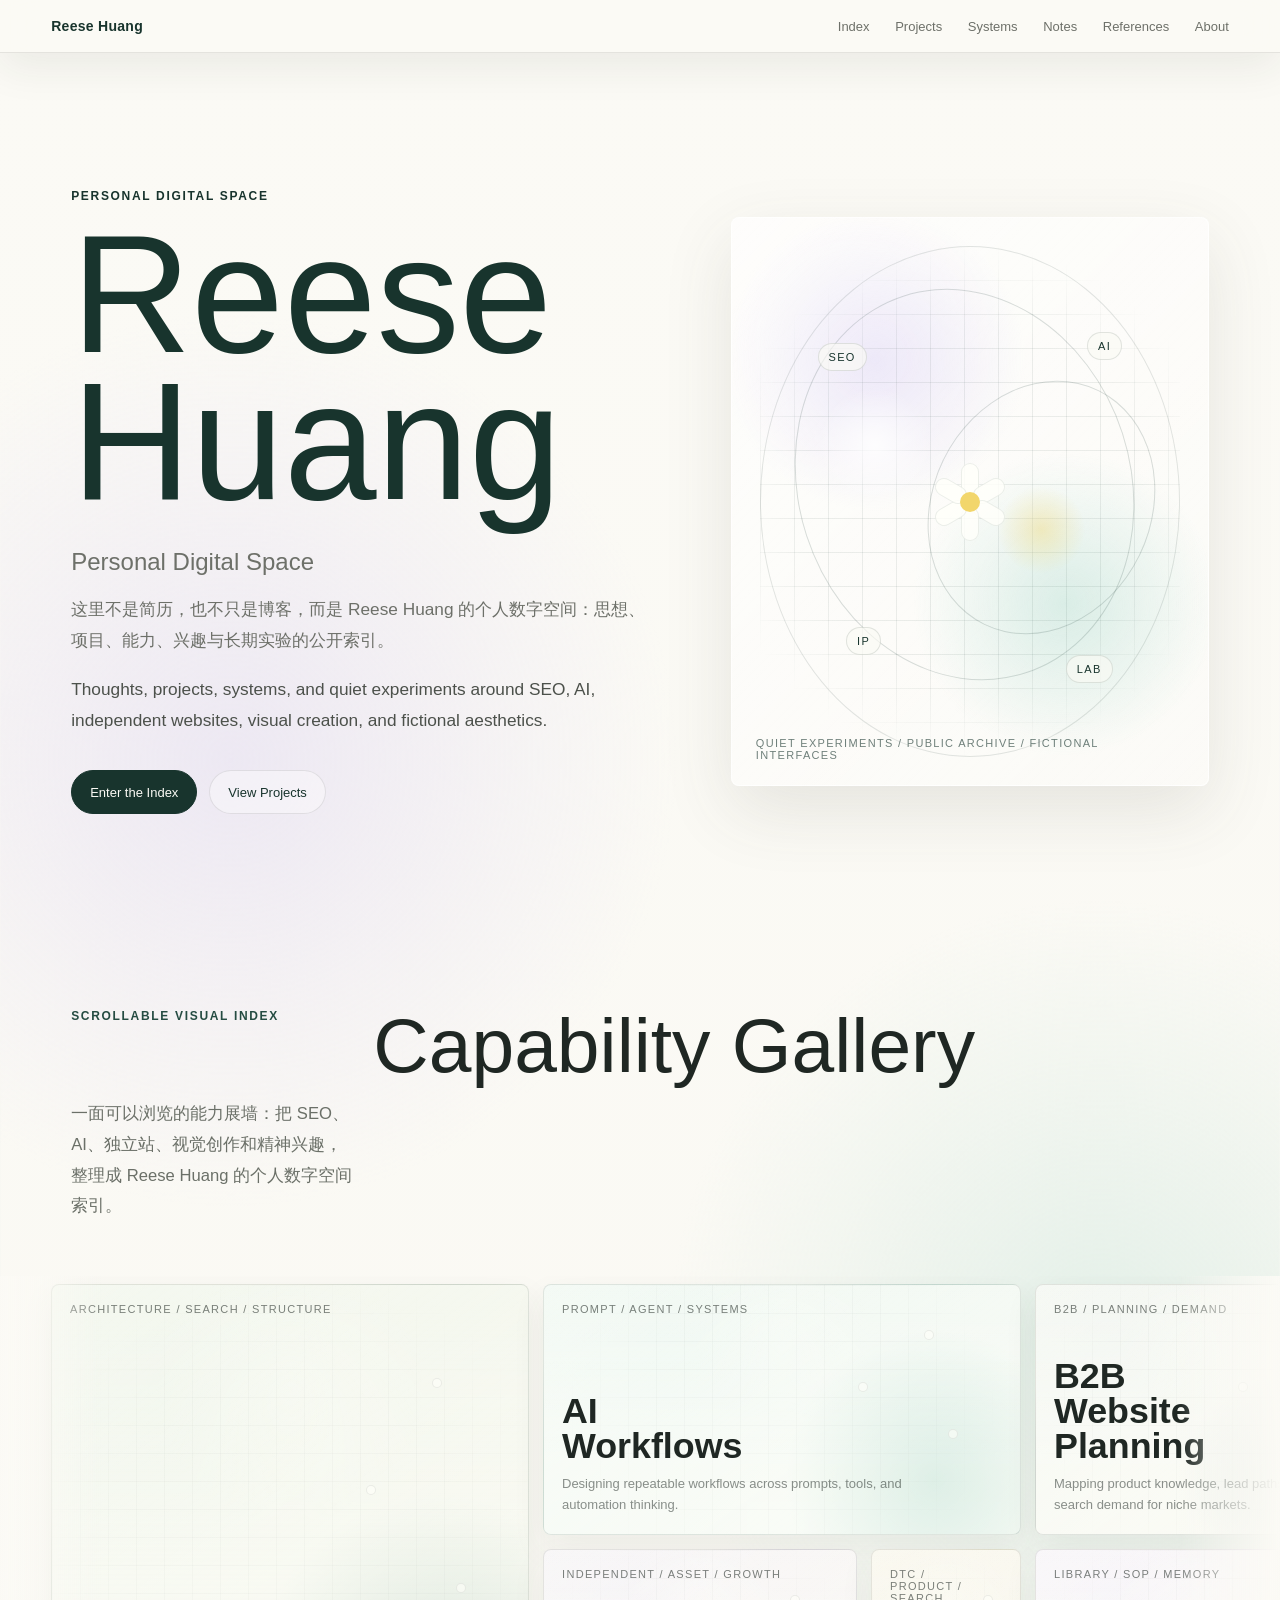
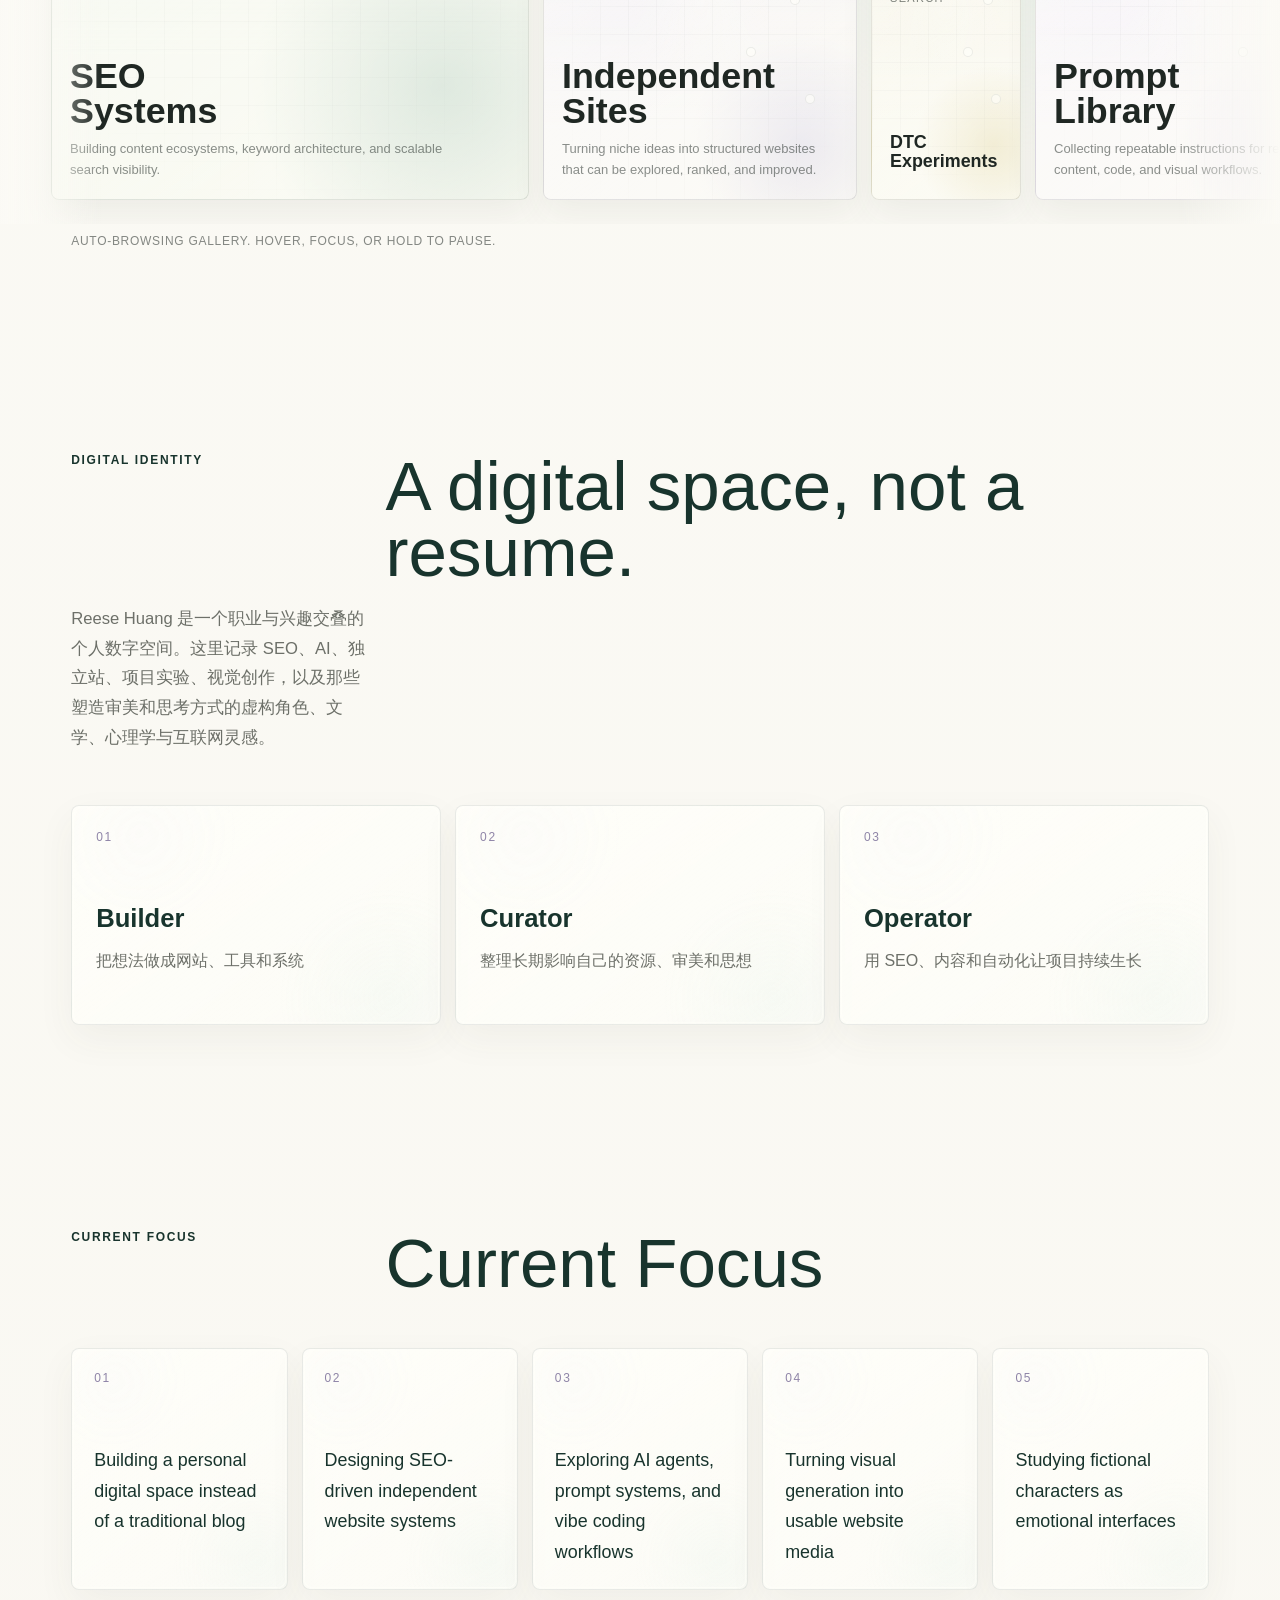
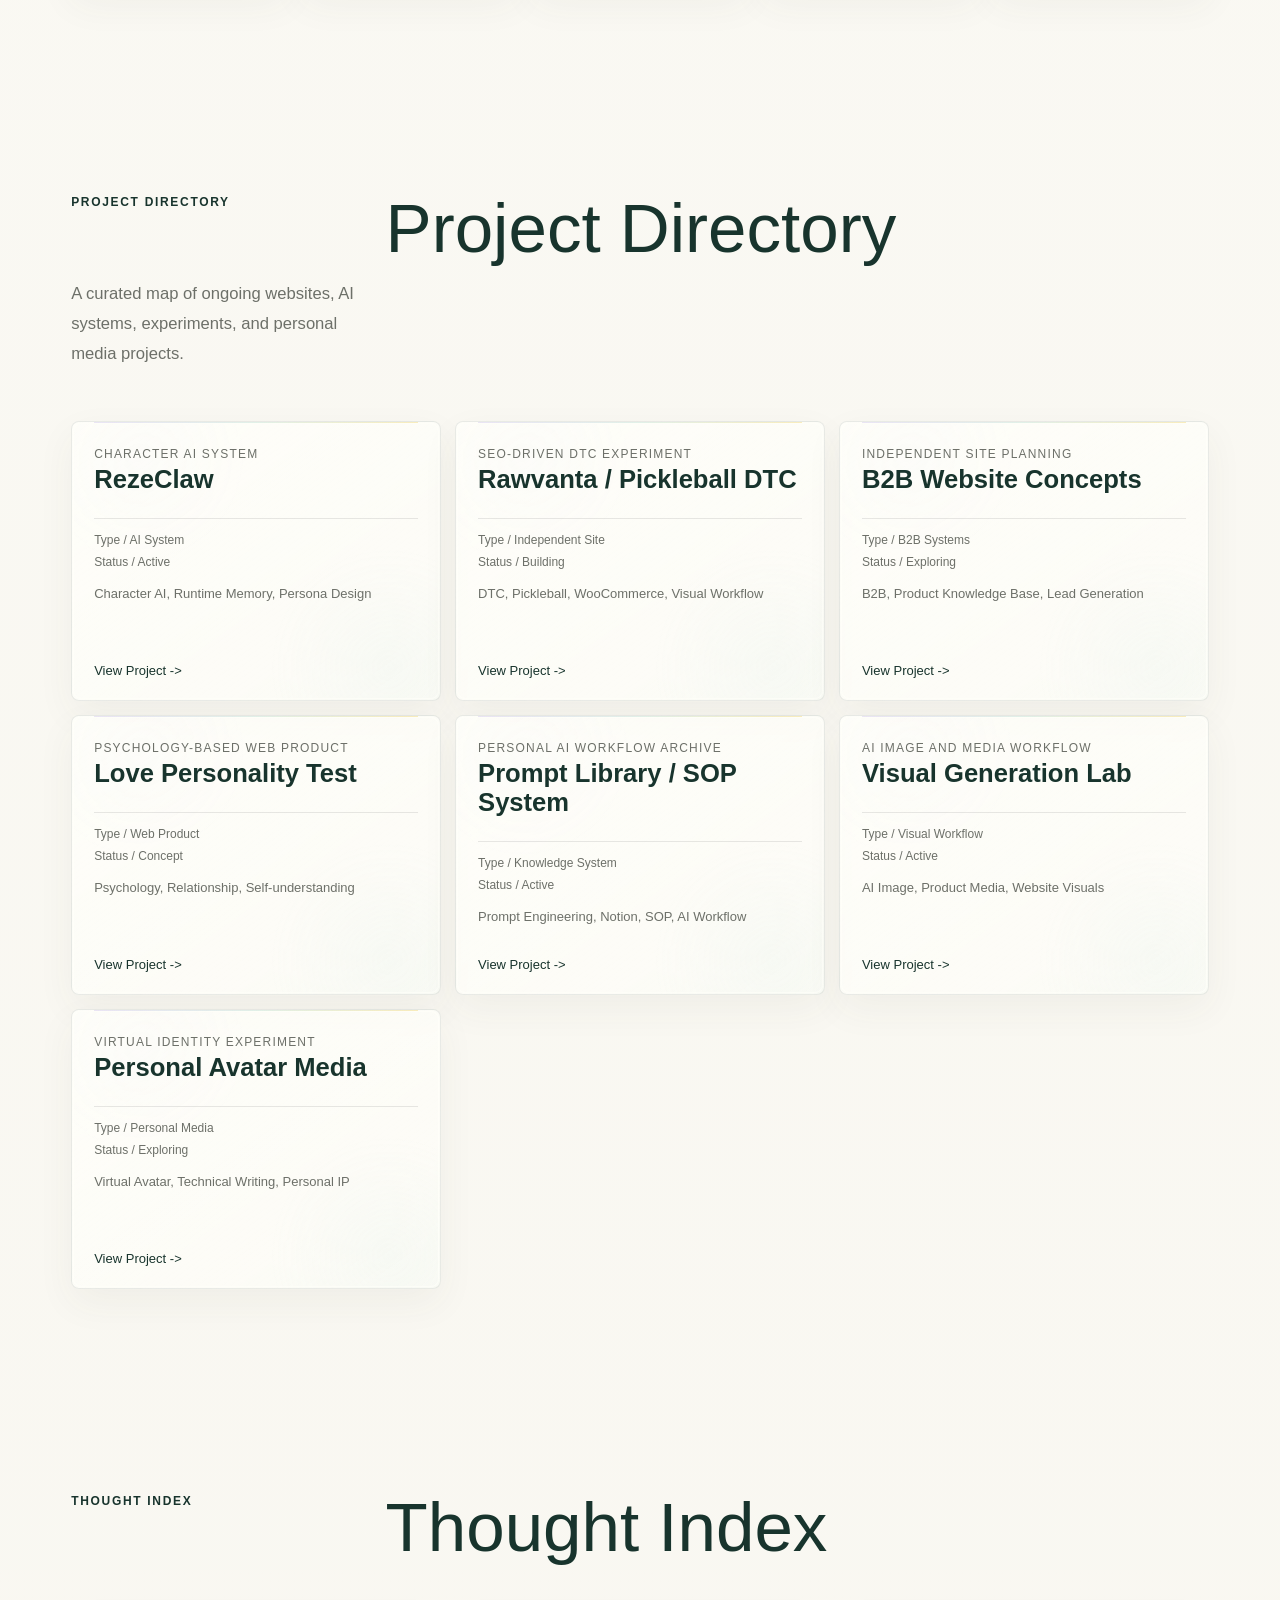
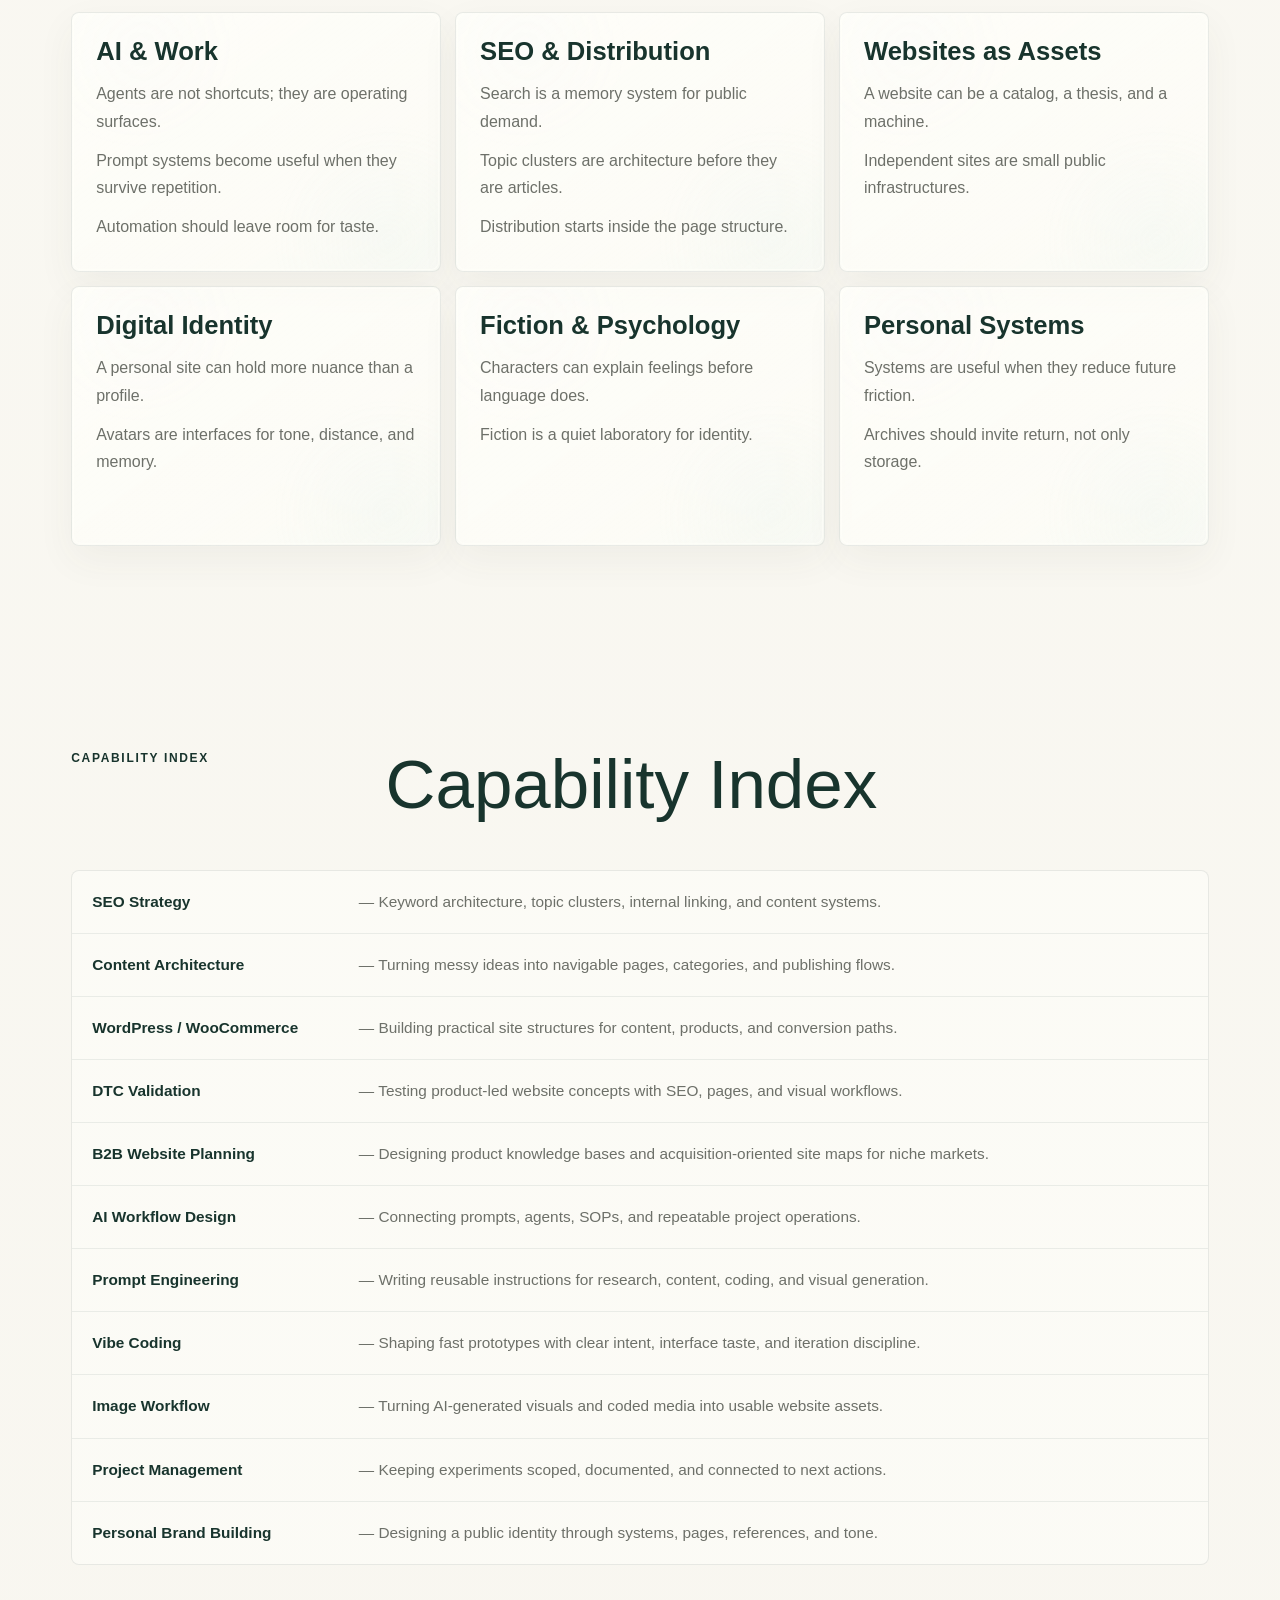
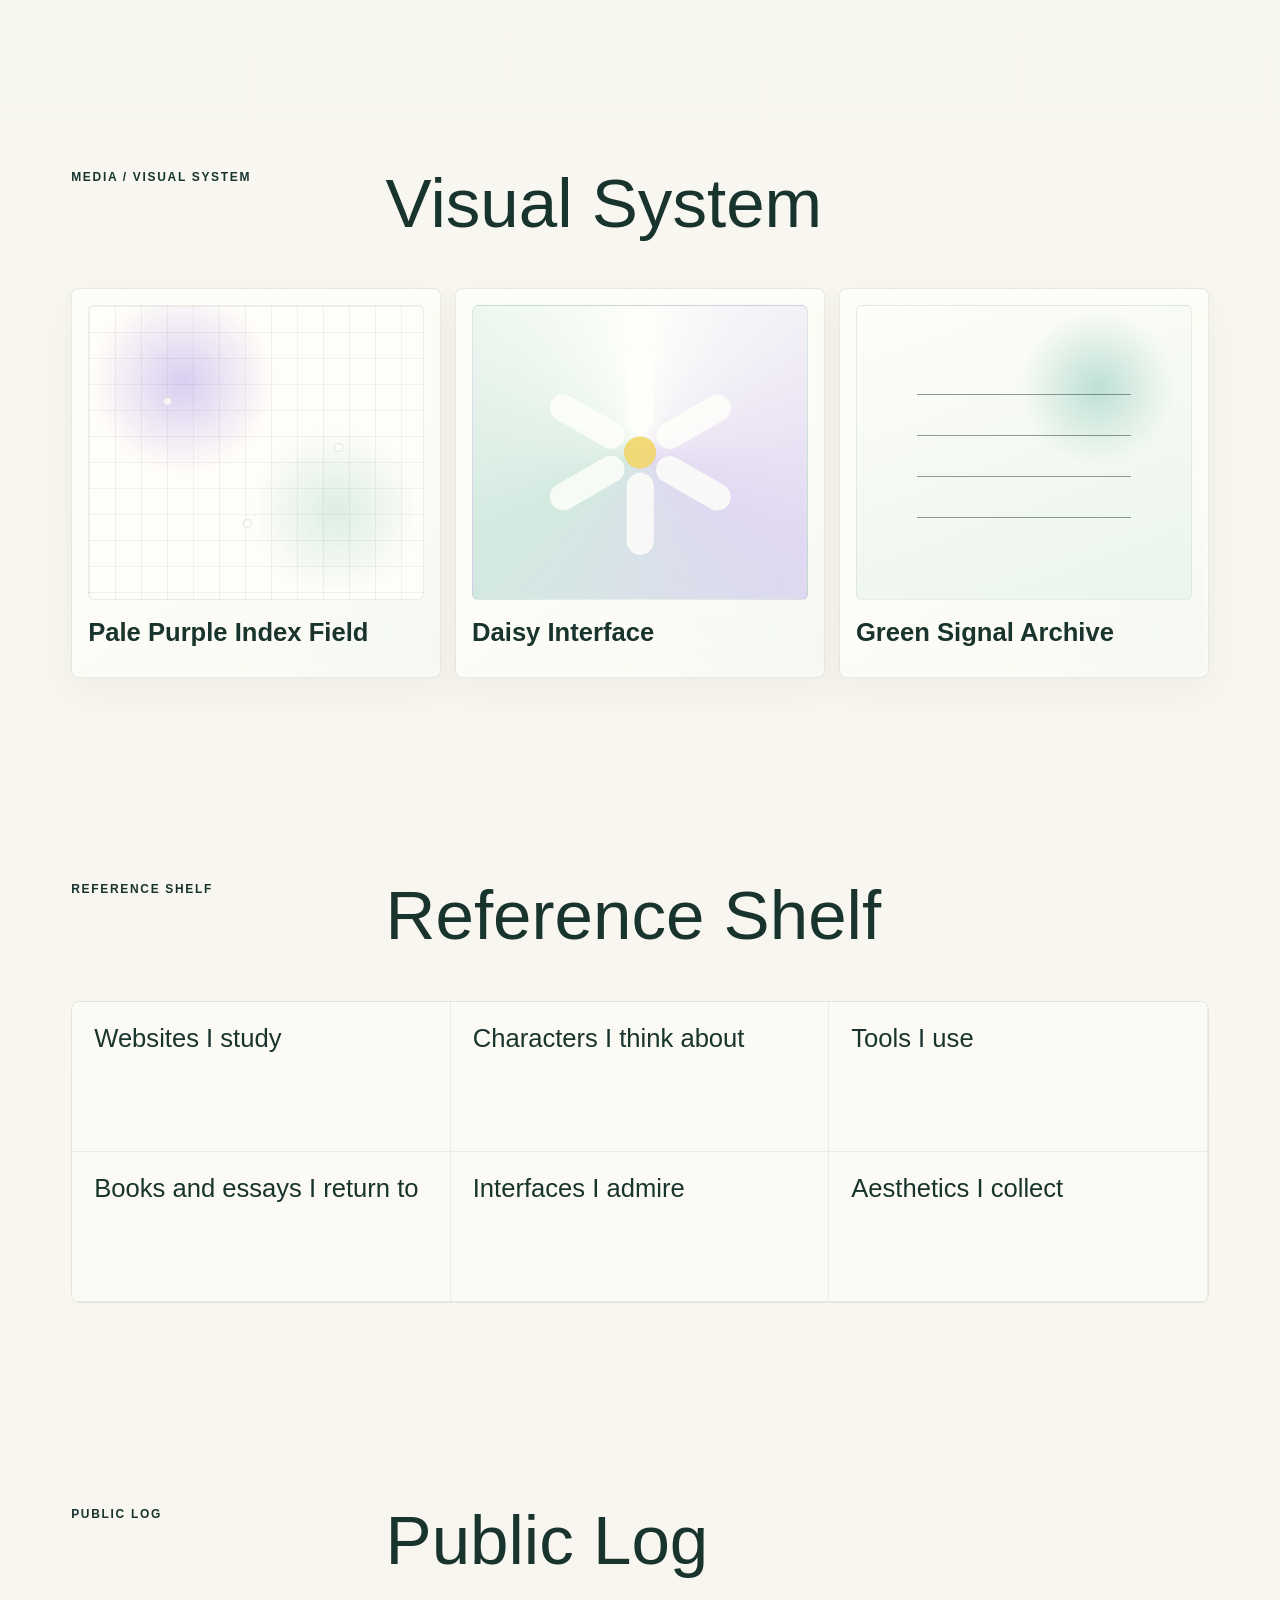
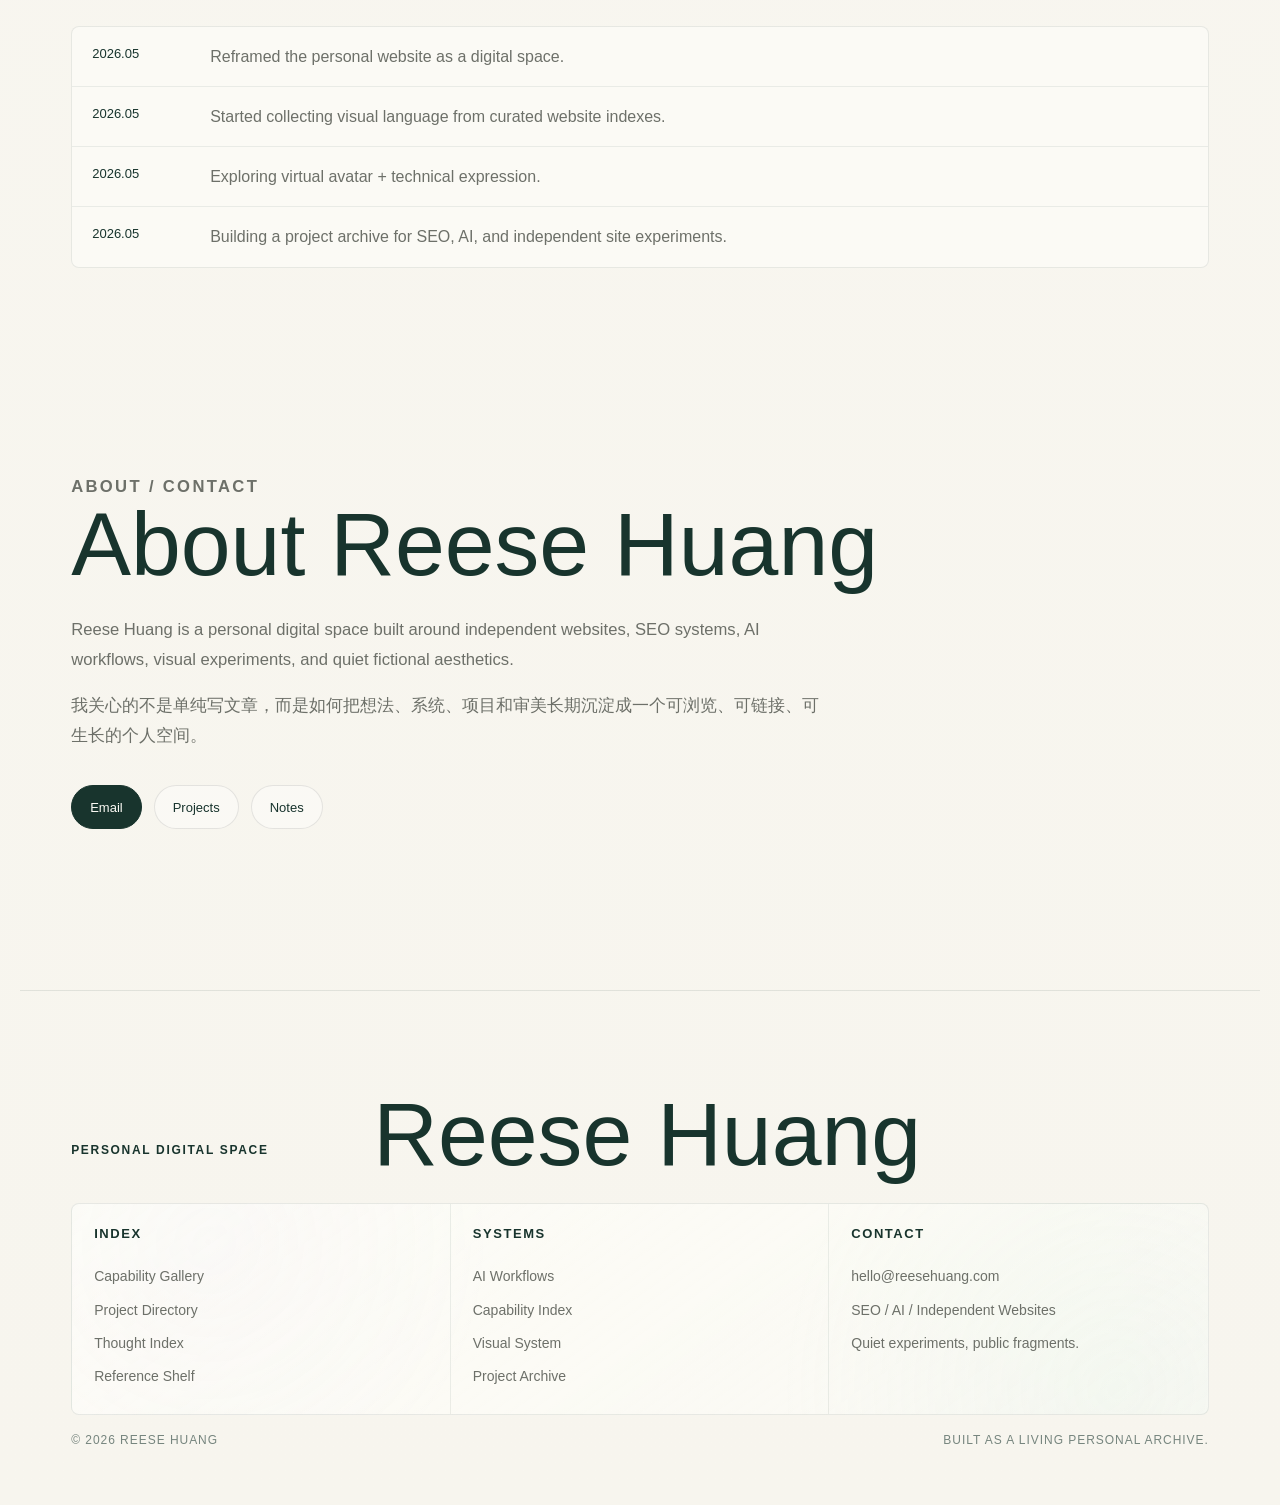
==== commit 08eb4913: "Restore stable Reese site design" ====
--- a/reese-huang-demo/index.html
+++ b/reese-huang-demo/index.html
@@ -5,9 +5,6 @@
   <meta name="viewport" content="width=device-width, initial-scale=1.0">
   <meta name="description" content="Reese Huang - a personal digital space for SEO, AI, independent websites, visual creation, and quiet experiments.">
   <title>Reese Huang | Personal Digital Space</title>
-  <link rel="preconnect" href="https://fonts.googleapis.com">
-  <link rel="preconnect" href="https://fonts.gstatic.com" crossorigin>
-  <link href="https://fonts.googleapis.com/css2?family=EB+Garamond:ital,wght@0,400;0,500;0,600;1,400&family=Noto+Serif+SC:wght@400;500;600&display=swap" rel="stylesheet">
   <link rel="stylesheet" href="assets/css/style.css">
 </head>
 <body>
--- a/reese-huang-demo/assets/css/style.css
+++ b/reese-huang-demo/assets/css/style.css
@@ -9,30 +9,22 @@
   --rs-panel-strong: #fffdf8;
   --rs-purple: #cfc3ef;
   --rs-purple-soft: #eee8fb;
-  --rs-purple-muted: #d8cfe8;
   --rs-green: #b9ded2;
   --rs-green-soft: #e5f3ec;
-  --rs-green-muted: #c5ddd4;
   --rs-yellow: #f2d66b;
-  --rs-yellow-soft: #f5e6a3;
   --rs-ink: #20231f;
   --rs-ink-green: #18342d;
   --rs-muted: #6d7069;
   --rs-line: rgba(32, 35, 31, 0.1);
   --rs-shadow: 0 24px 70px rgba(70, 76, 62, 0.12);
-  --rs-shadow-soft: 0 8px 32px rgba(207, 195, 239, 0.15);
-  --rs-shadow-hover: 0 12px 40px rgba(207, 195, 239, 0.25);
   --rs-radius: 8px;
   --rs-ease: cubic-bezier(0.22, 1, 0.36, 1);
-  --rs-font-heading: "Noto Serif SC", "Source Han Serif SC", Georgia, serif;
-  --rs-font-accent: "EB Garamond", "Crimson Text", Georgia, serif;
-  --rs-font-body: "Noto Sans SC", "PingFang SC", system-ui, sans-serif;
   background:
     radial-gradient(circle at 18% 8%, rgba(207, 195, 239, 0.32), transparent 28rem),
     radial-gradient(circle at 86% 14%, rgba(185, 222, 210, 0.34), transparent 27rem),
     linear-gradient(180deg, #fbfaf5 0%, #f7f5ee 100%);
   color: var(--rs-ink);
-  font-family: var(--rs-font-body);
+  font-family: ui-sans-serif, -apple-system, BlinkMacSystemFont, "Segoe UI", "Helvetica Neue", Arial, "Noto Sans SC", "PingFang SC", sans-serif;
   min-height: 100vh;
   overflow-x: hidden;
 }
@@ -104,30 +96,10 @@
 .reese-projects .rp-home {
   color: var(--rs-muted);
   font-size: 13px;
-  position: relative;
   transition: color 220ms var(--rs-ease), transform 220ms var(--rs-ease);
 }
 
-.reese-space .rs-nav-links a::after {
-  content: '';
-  position: absolute;
-  bottom: -4px;
-  left: 0;
-  width: 0;
-  height: 1px;
-  background: linear-gradient(90deg, var(--rs-purple), var(--rs-green));
-  transition: width 300ms var(--rs-ease);
-}
-
-.reese-space .rs-nav-links a:hover {
-  color: var(--rs-ink-green);
-  transform: translateY(-1px);
-}
-
-.reese-space .rs-nav-links a:hover::after {
-  width: 100%;
-}
-
+.reese-space .rs-nav-links a:hover,
 .reese-projects .rp-home:hover {
   color: var(--rs-ink-green);
   transform: translateY(-1px);
@@ -192,10 +164,9 @@
 .reese-space .rs-hero h1,
 .reese-projects .rp-hero h1 {
   color: var(--rs-ink-green);
-  font-family: var(--rs-font-heading);
   font-size: clamp(4.1rem, 13vw, 11.8rem);
   font-weight: 520;
-  letter-spacing: -0.02em;
+  letter-spacing: 0;
   line-height: 0.88;
   margin: 0;
 }
@@ -215,8 +186,7 @@
 .reese-projects .rp-hero p {
   color: var(--rs-muted);
   font-size: clamp(1rem, 1.35vw, 1.18rem);
-  line-height: 1.85;
-  letter-spacing: 0.02em;
+  line-height: 1.8;
   margin: 18px 0 0;
   max-width: 720px;
 }
@@ -249,7 +219,6 @@
 .reese-space .rs-button:hover,
 .reese-projects .rp-actions a:hover {
   transform: translateY(-2px);
-  box-shadow: var(--rs-shadow-soft);
 }
 
 .reese-space .rs-button-primary,
@@ -257,11 +226,6 @@
   background: var(--rs-ink-green);
   border-color: var(--rs-ink-green);
   color: #fbfaf5;
-}
-
-.reese-space .rs-button-primary:hover {
-  background: #1e3d34;
-  box-shadow: var(--rs-shadow-hover);
 }
 
 .reese-space .rs-button-ghost,
@@ -421,10 +385,9 @@
 .reese-space .rs-section-head h2,
 .reese-projects .rp-footer h2 {
   color: var(--rs-ink-green);
-  font-family: var(--rs-font-heading);
   font-size: clamp(2.1rem, 5.4vw, 5.9rem);
   font-weight: 520;
-  letter-spacing: -0.01em;
+  letter-spacing: 0;
   line-height: 0.96;
   margin: 0;
   max-width: 830px;
@@ -670,7 +633,6 @@
   mask-image: radial-gradient(circle at 50% 50%, #000 0 48%, transparent 82%);
   opacity: 0.55;
   position: absolute;
-  transition: opacity 300ms var(--rs-ease);
   z-index: -2;
 }
 
@@ -693,8 +655,8 @@
 
 .rh-gallery-section .rh-gallery-tile:hover {
   border-color: rgba(31, 39, 35, 0.2);
-  box-shadow: 0 20px 54px rgba(56, 67, 56, 0.12), var(--rs-shadow-soft);
-  transform: translate3d(0, -6px, 0) scale(1.01);
+  box-shadow: 0 20px 54px rgba(56, 67, 56, 0.12);
+  transform: translate3d(0, -5px, 0);
 }
 
 .rh-gallery-section .rh-gallery-tile:hover::after {
@@ -745,10 +707,9 @@
 .rh-gallery-section .rh-gallery-tile strong {
   color: var(--rh-ink);
   display: block;
-  font-family: var(--rs-font-heading);
   font-size: clamp(1.35rem, 2.8vw, 3.15rem);
   font-weight: 560;
-  letter-spacing: -0.01em;
+  letter-spacing: 0;
   line-height: 0.98;
   margin: 44px 0 10px;
   max-width: 9ch;
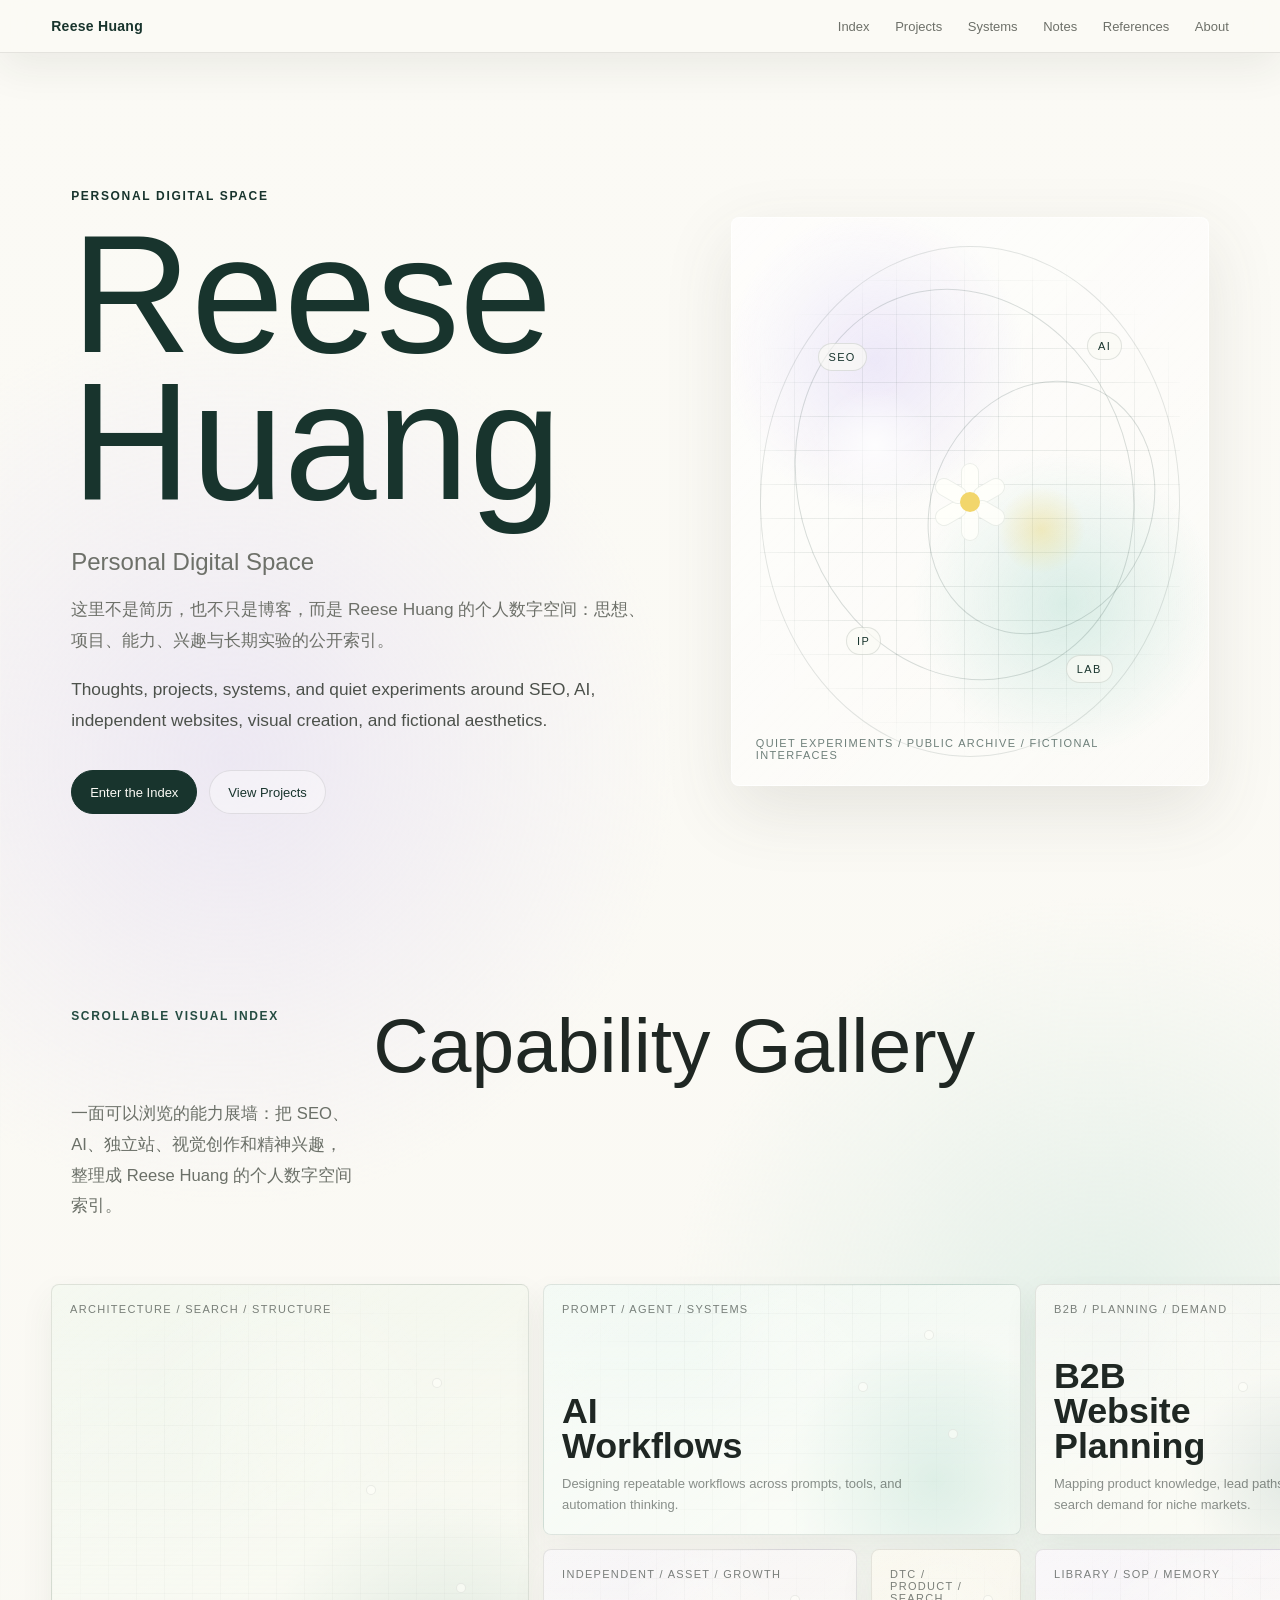
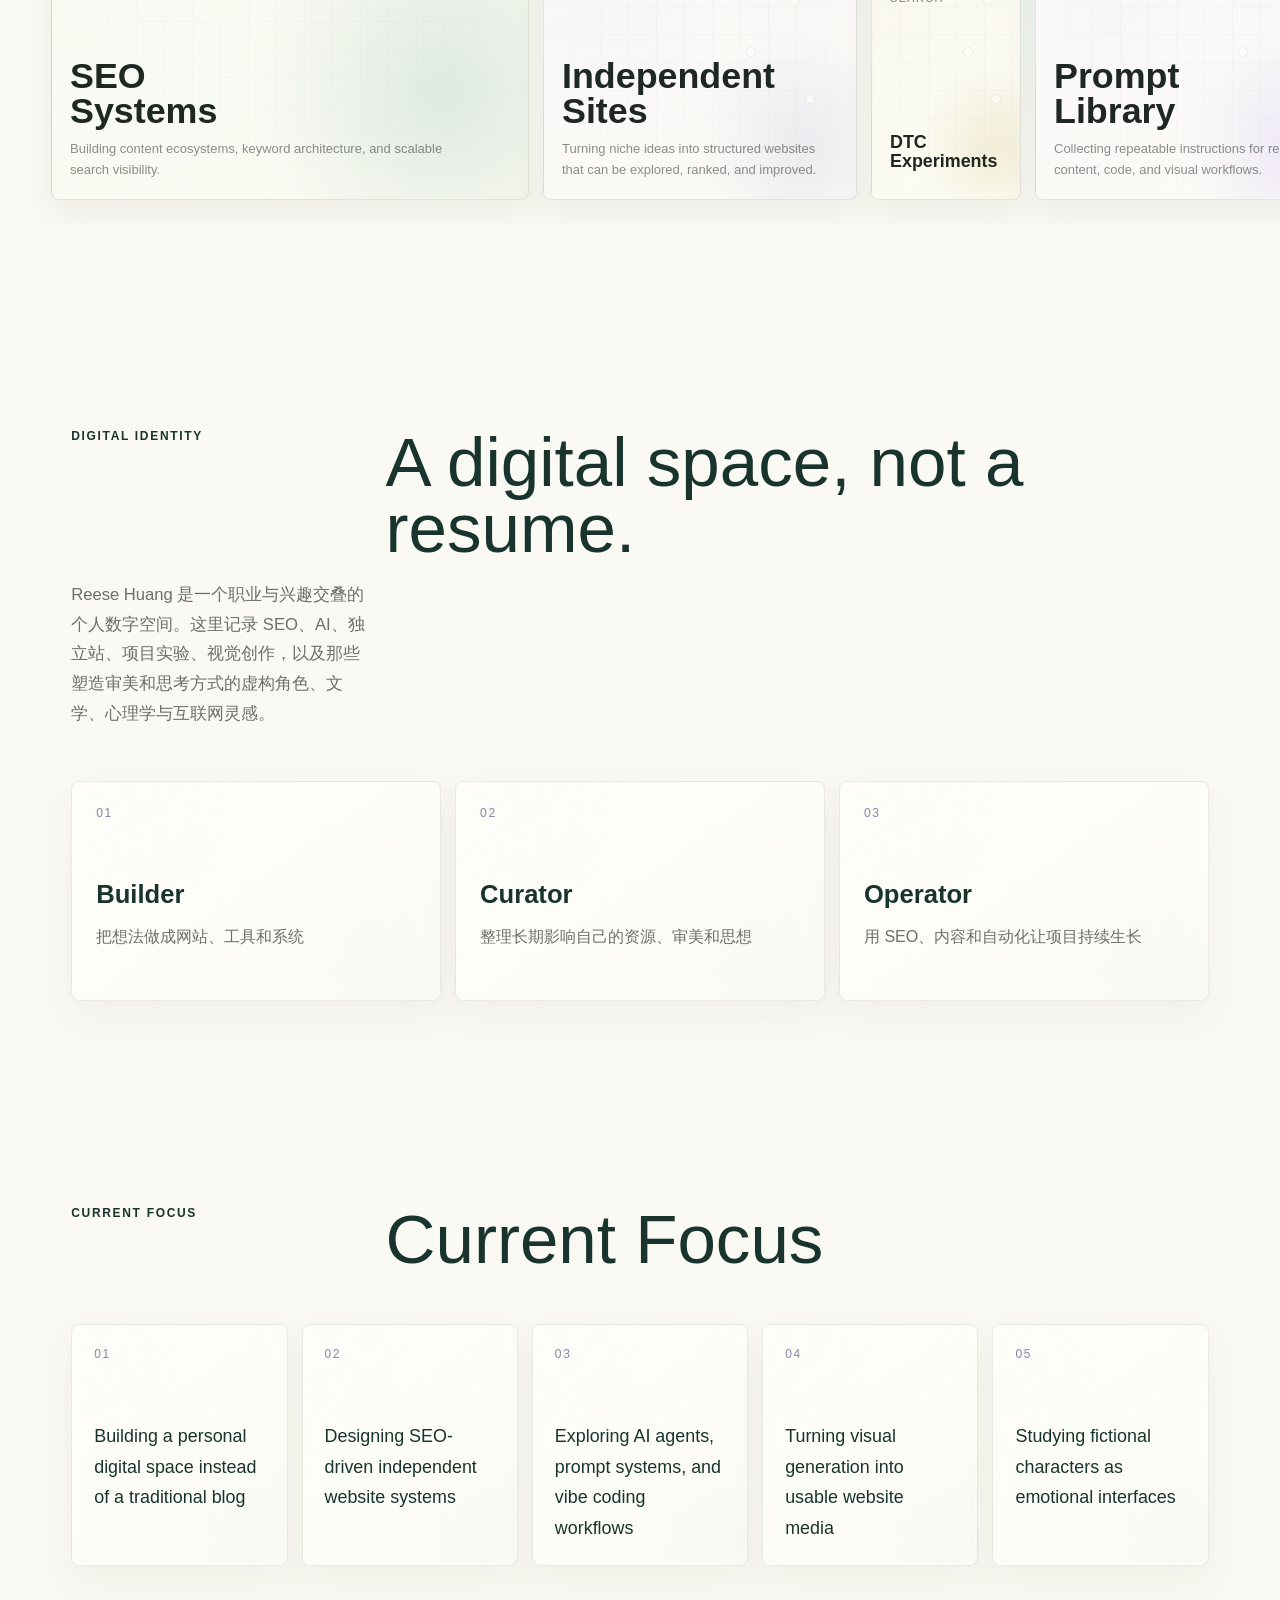
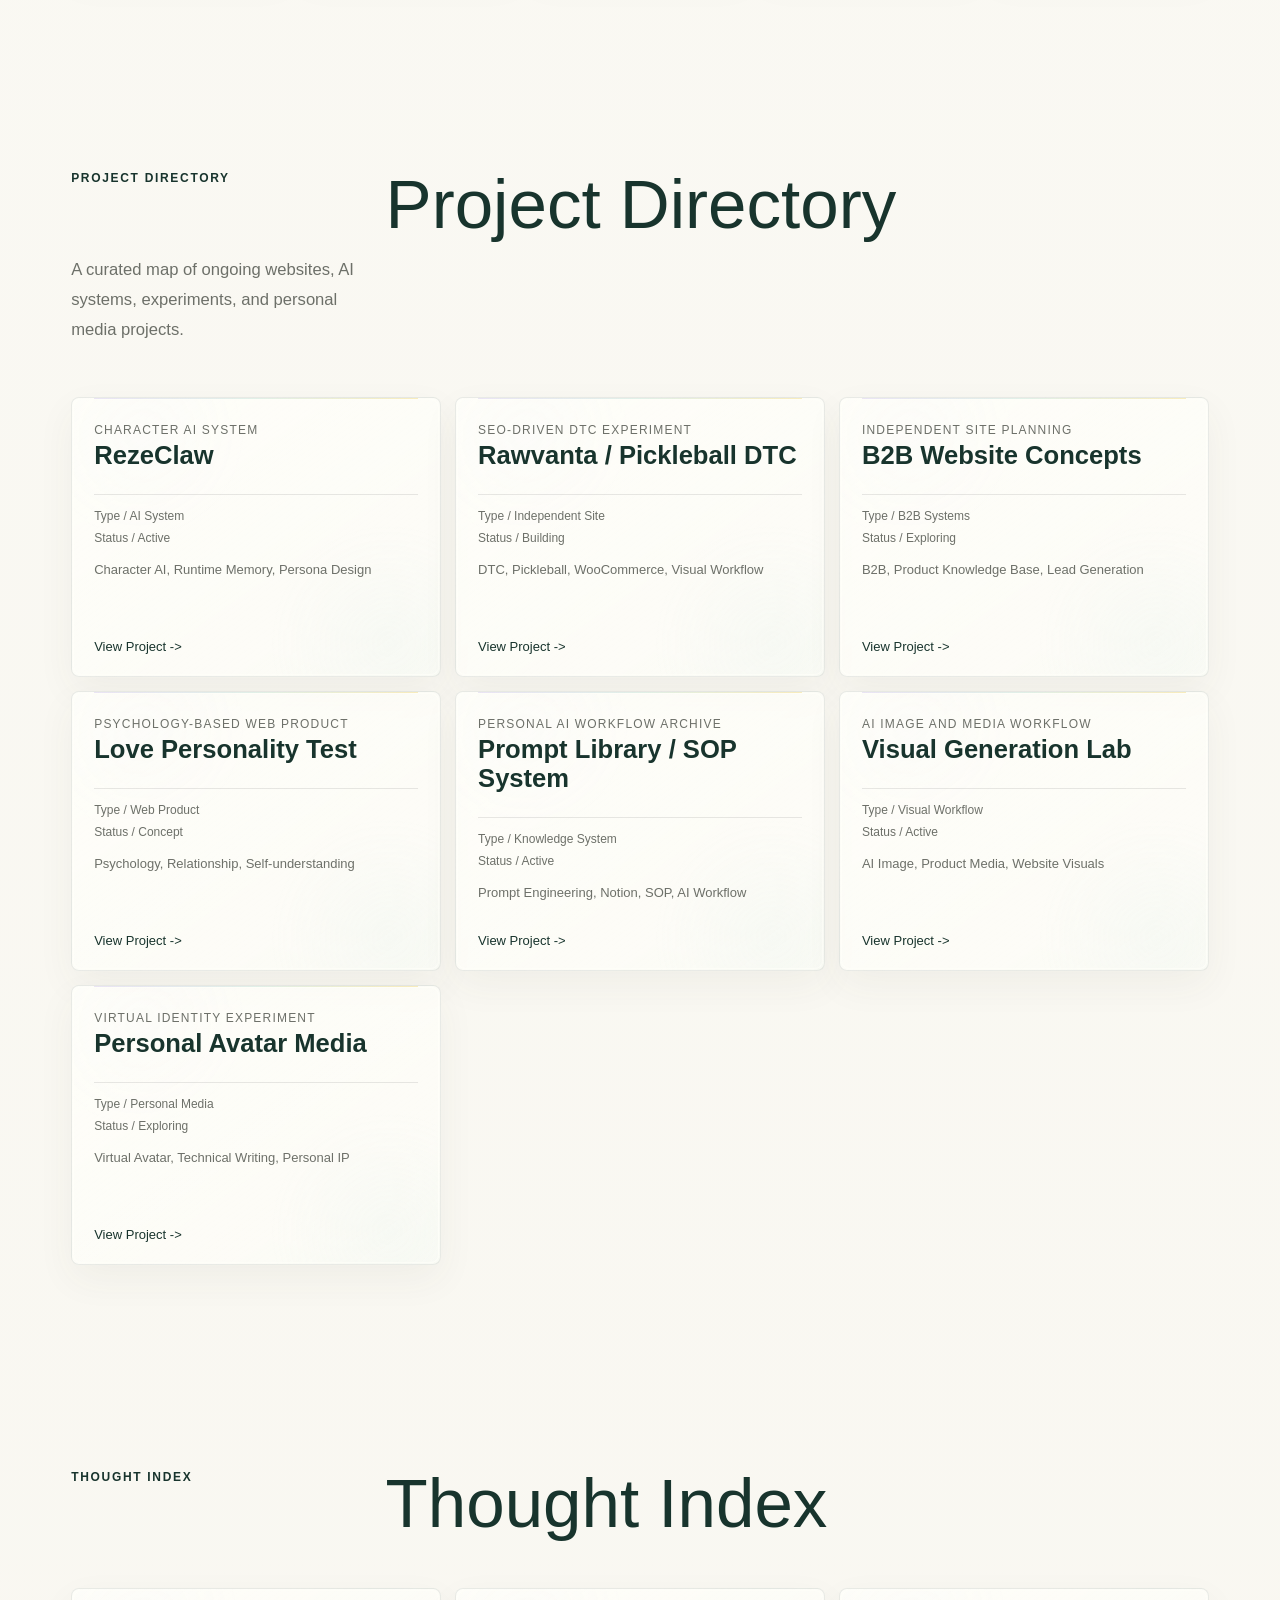
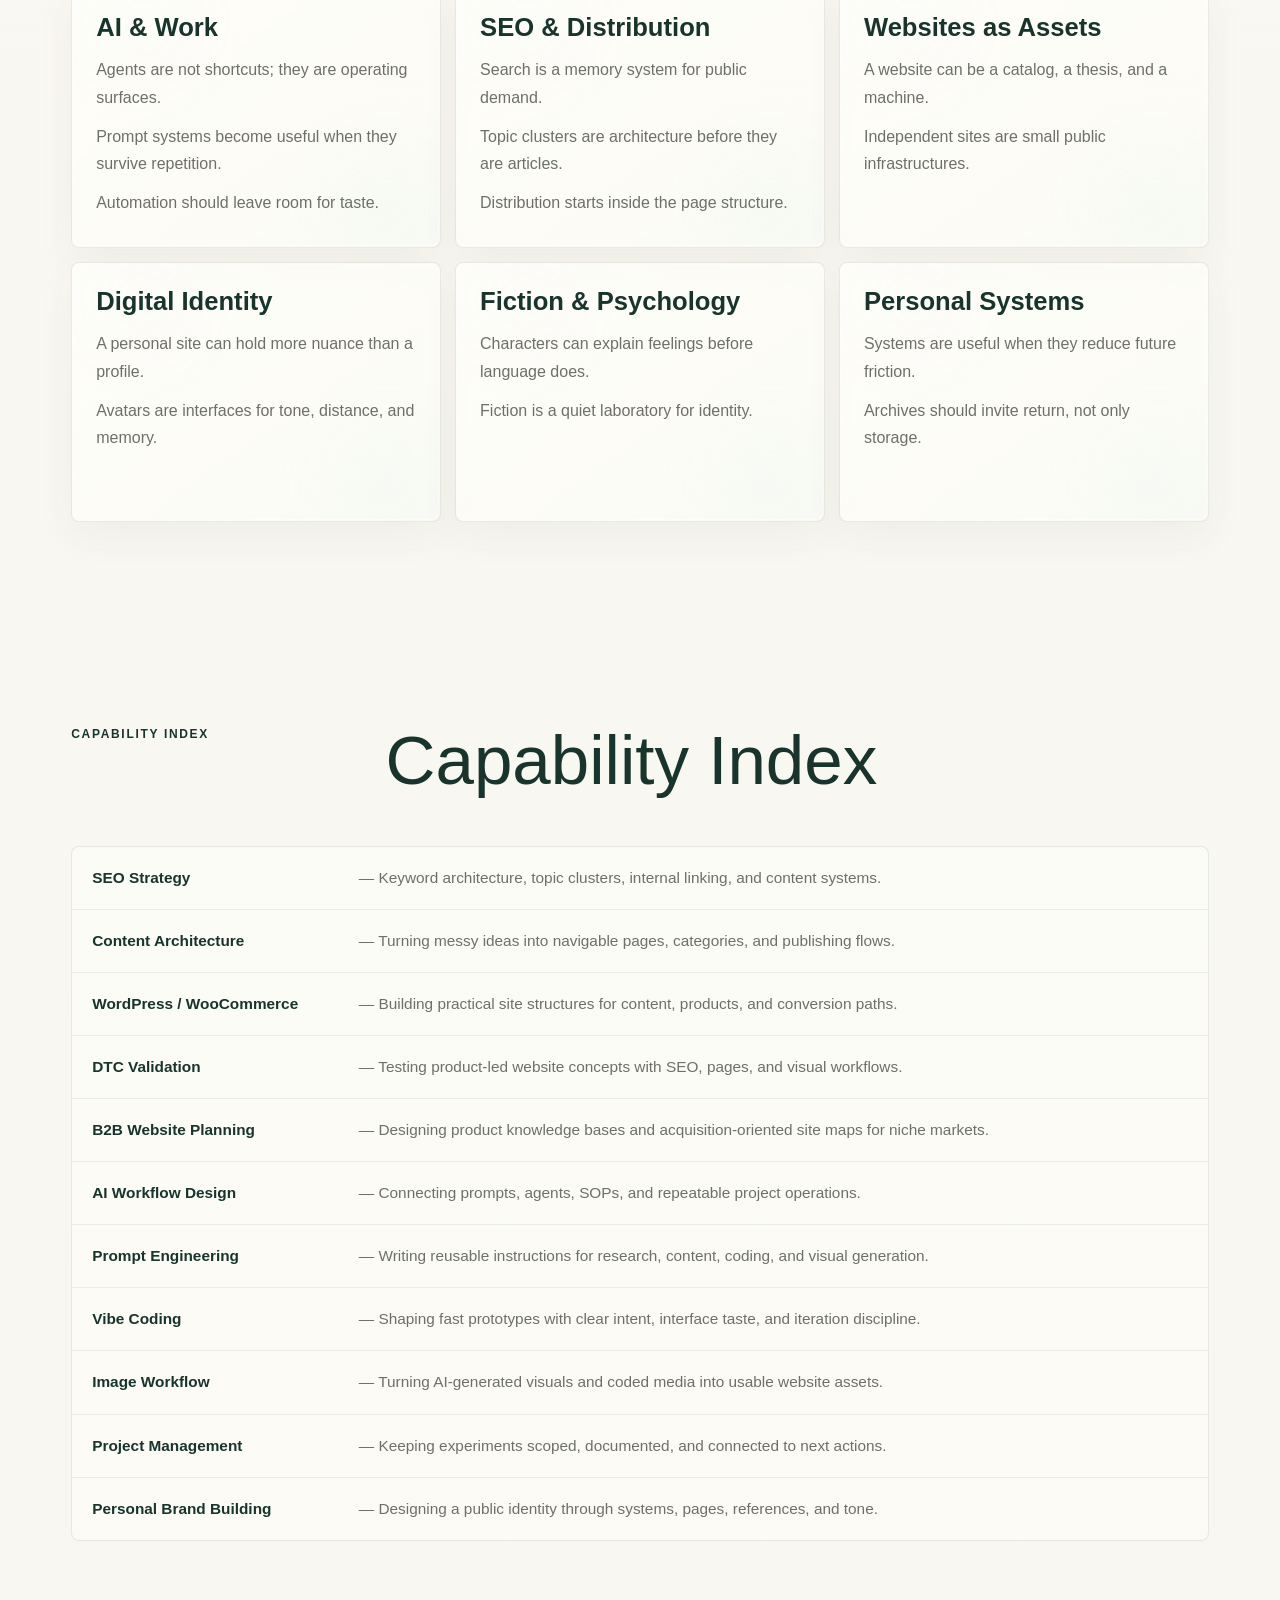
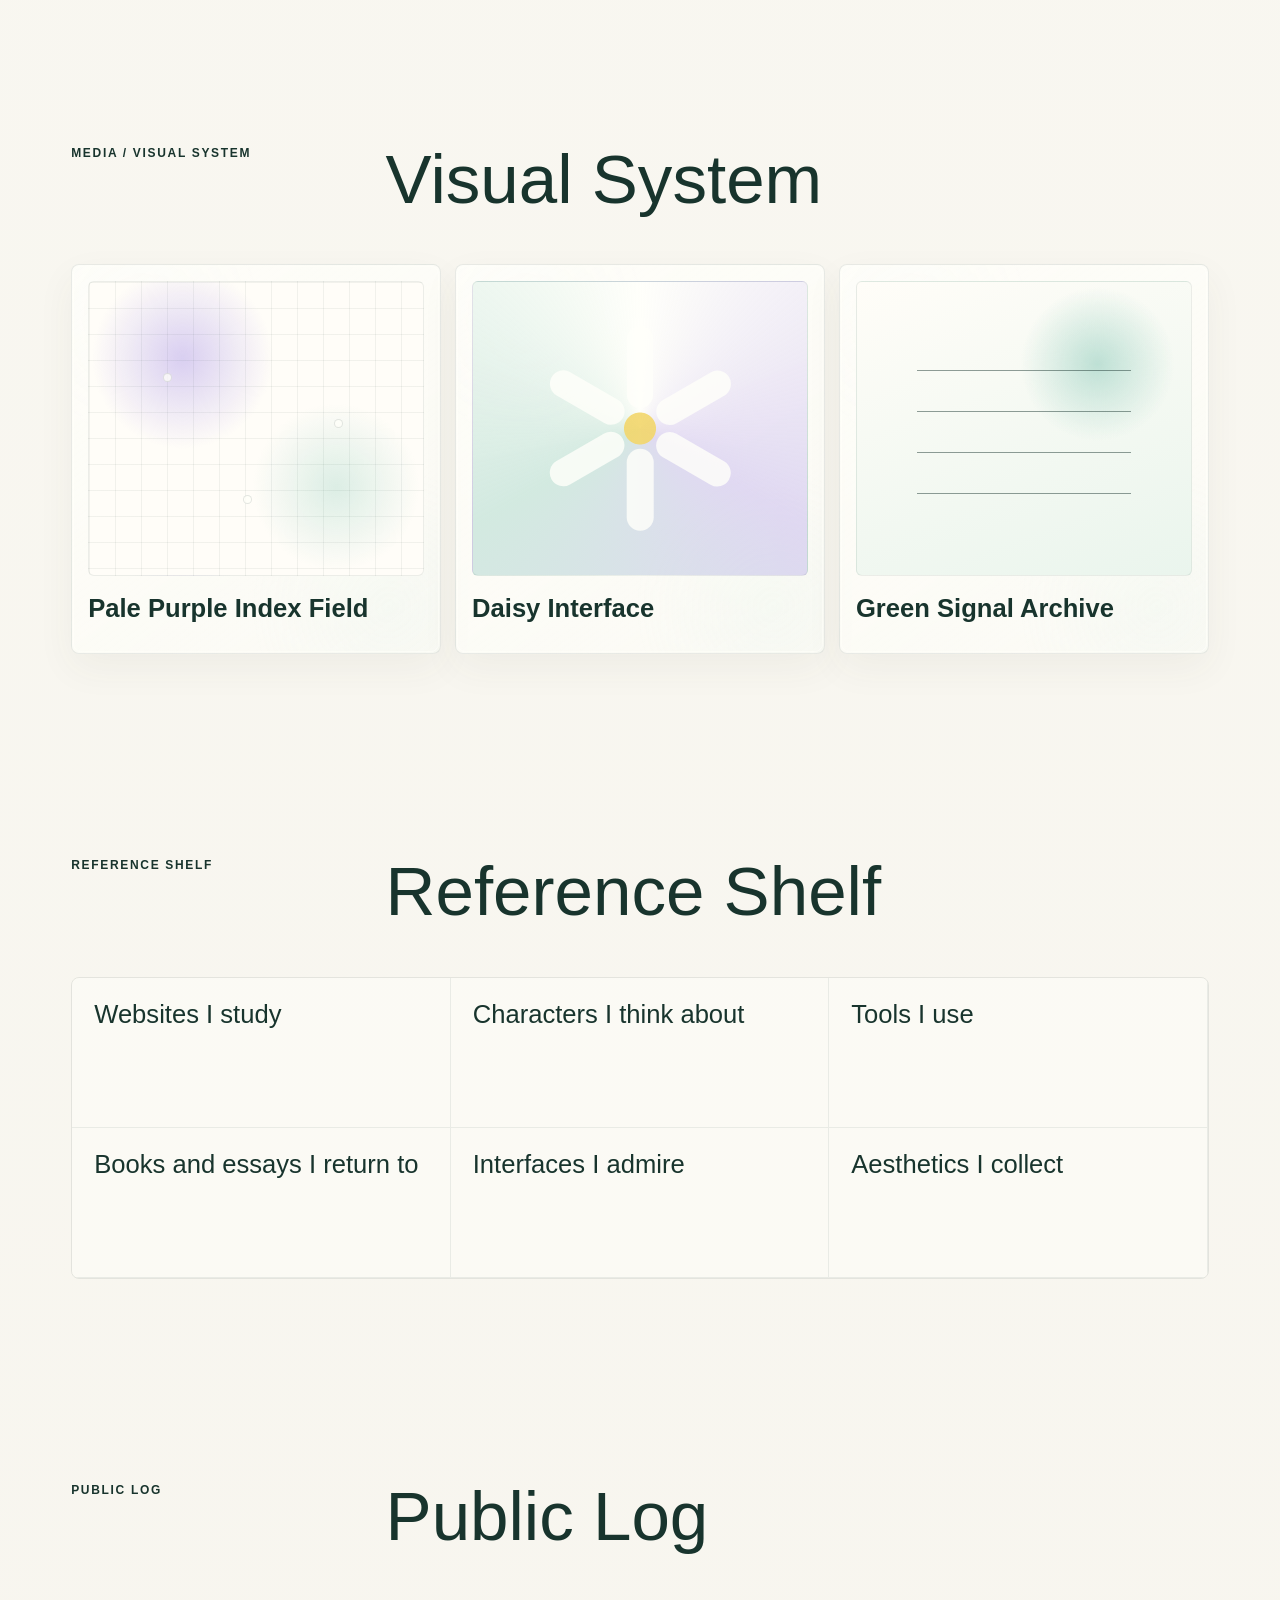
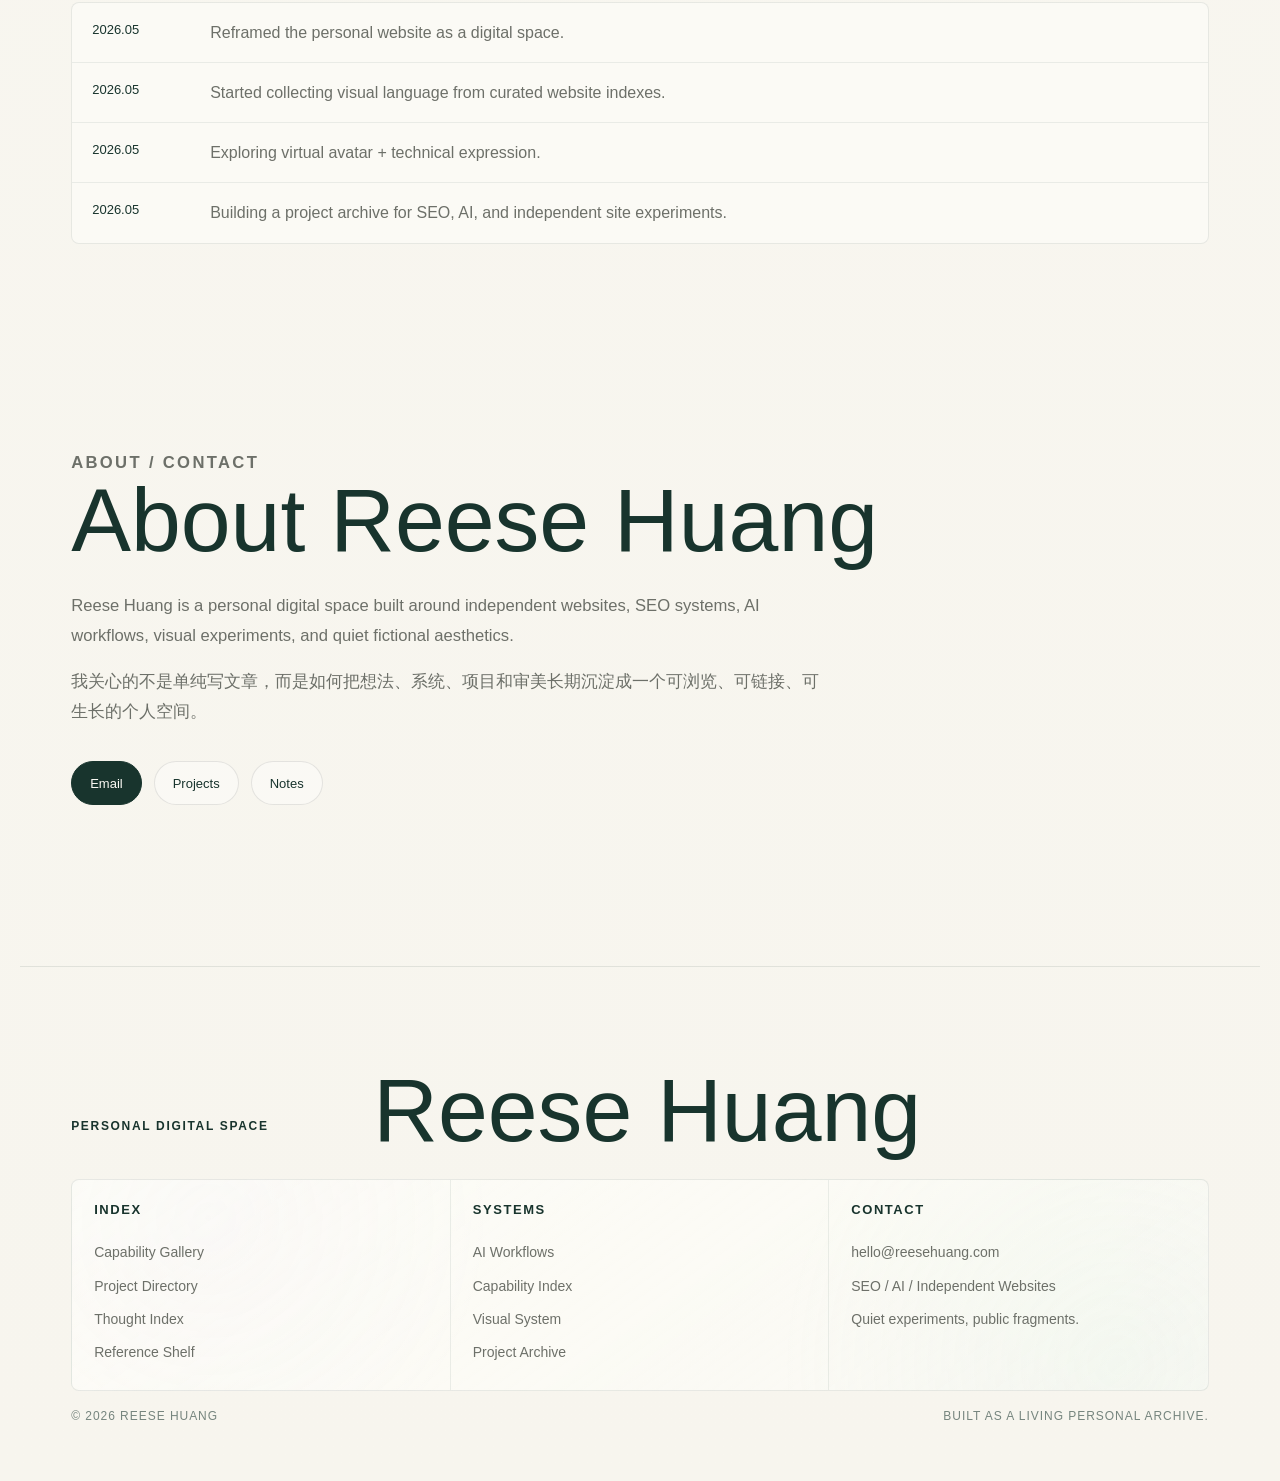
==== commit e04f0a3e: "Remove homepage gallery scroll hints" ====
--- a/reese-huang-demo/index.html
+++ b/reese-huang-demo/index.html
@@ -61,8 +61,6 @@
       </div>
 
       <div class="rh-gallery-frame">
-        <div class="rh-gallery-fade rh-gallery-fade-left" aria-hidden="true"></div>
-        <div class="rh-gallery-fade rh-gallery-fade-right" aria-hidden="true"></div>
         <div class="rh-gallery-viewport" data-rh-gallery tabindex="0" aria-label="Scrollable capability gallery">
           <div class="rh-gallery-track">
             <a class="rh-gallery-tile rh-tile-xl" data-tone="seo" href="#systems">
@@ -236,7 +234,6 @@
           </div>
         </div>
       </div>
-      <p class="rh-gallery-note">Auto-browsing gallery. Hover, focus, or hold to pause.</p>
     </section>
 
     <section class="rs-section rs-identity" id="identity">
--- a/reese-huang-demo/assets/css/style.css
+++ b/reese-huang-demo/assets/css/style.css
@@ -527,25 +527,6 @@
   position: relative;
 }
 
-.rh-gallery-section .rh-gallery-fade {
-  bottom: 0;
-  pointer-events: none;
-  position: absolute;
-  top: 0;
-  width: clamp(26px, 8vw, 120px);
-  z-index: 3;
-}
-
-.rh-gallery-section .rh-gallery-fade-left {
-  background: linear-gradient(90deg, var(--rh-bg), rgba(251, 250, 245, 0));
-  left: 0;
-}
-
-.rh-gallery-section .rh-gallery-fade-right {
-  background: linear-gradient(270deg, var(--rh-bg), rgba(251, 250, 245, 0));
-  right: 0;
-}
-
 .rh-gallery-section .rh-gallery-viewport {
   cursor: default;
   margin: 0 auto;
@@ -1706,10 +1687,6 @@
     max-width: none;
   }
 
-  .rh-gallery-section .rh-gallery-fade {
-    display: none;
-  }
-
   .rh-gallery-section .rh-gallery-viewport {
     cursor: auto;
     overflow: visible;
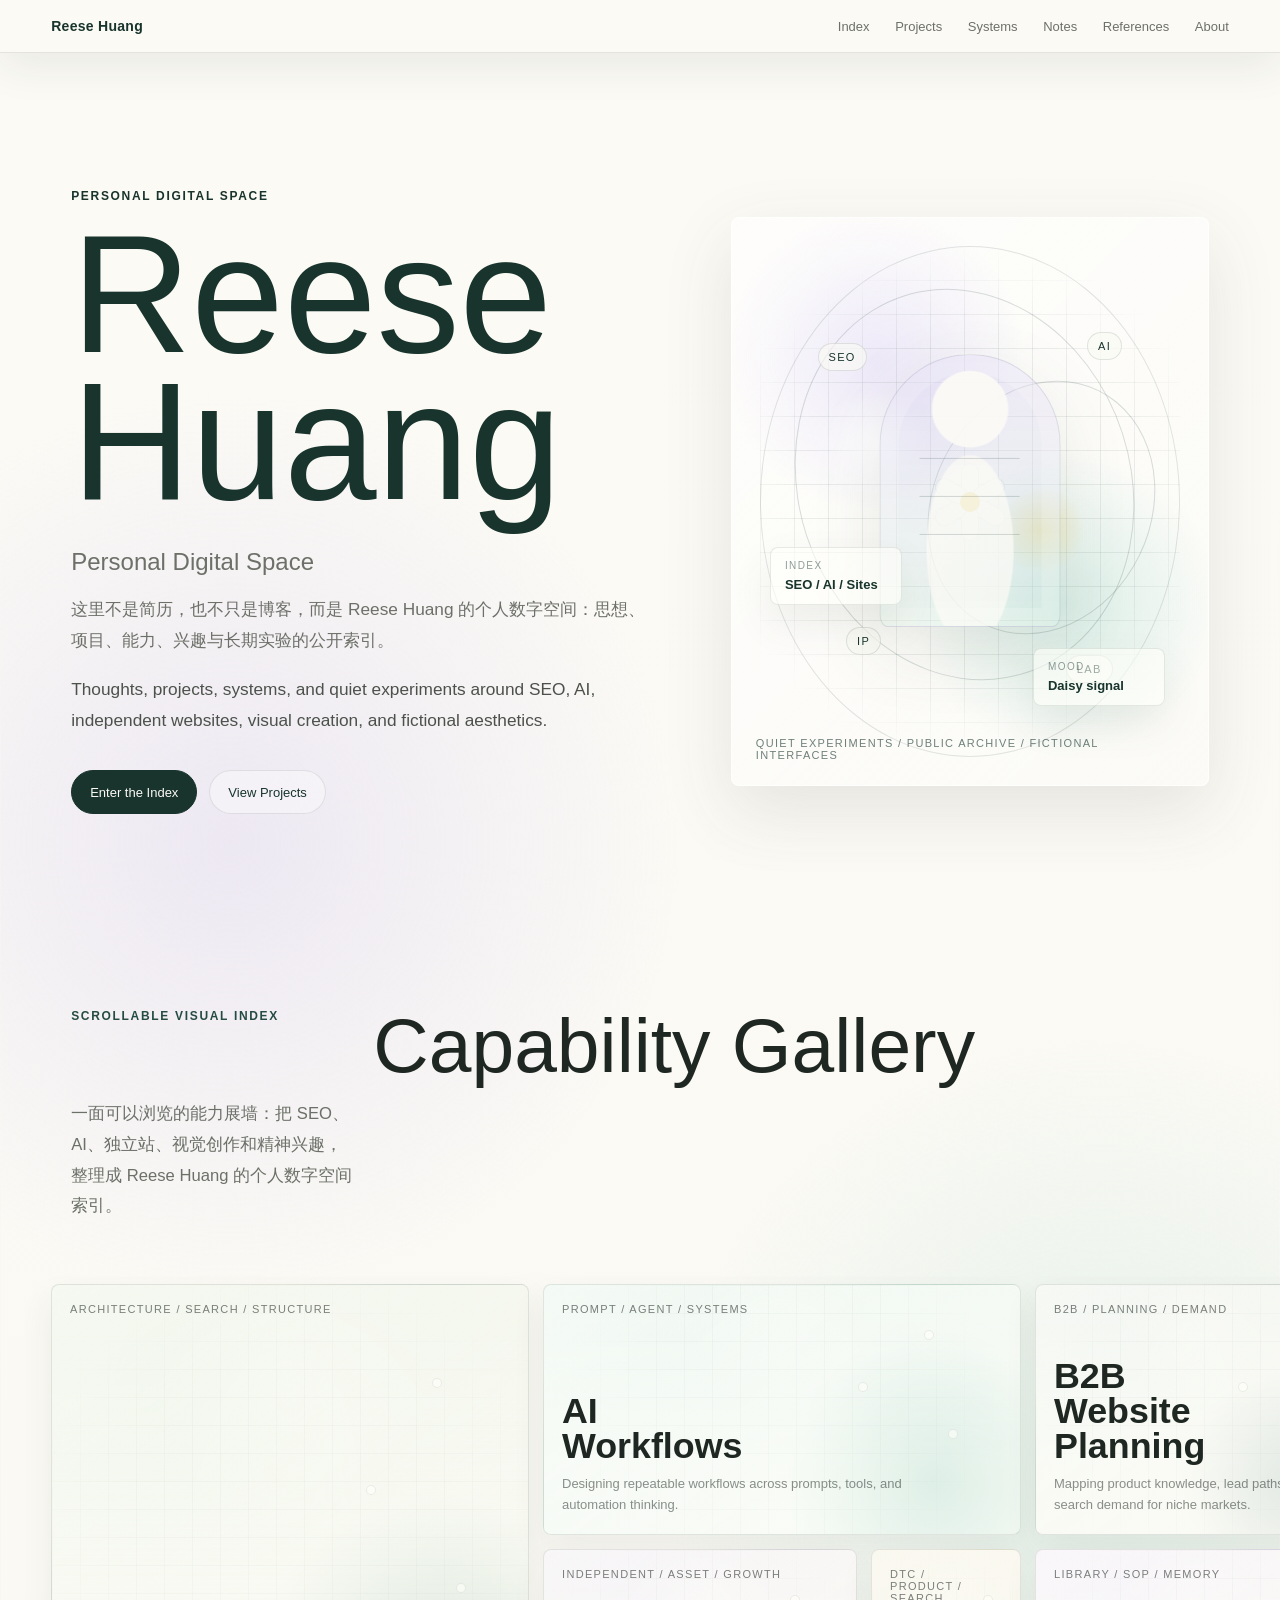
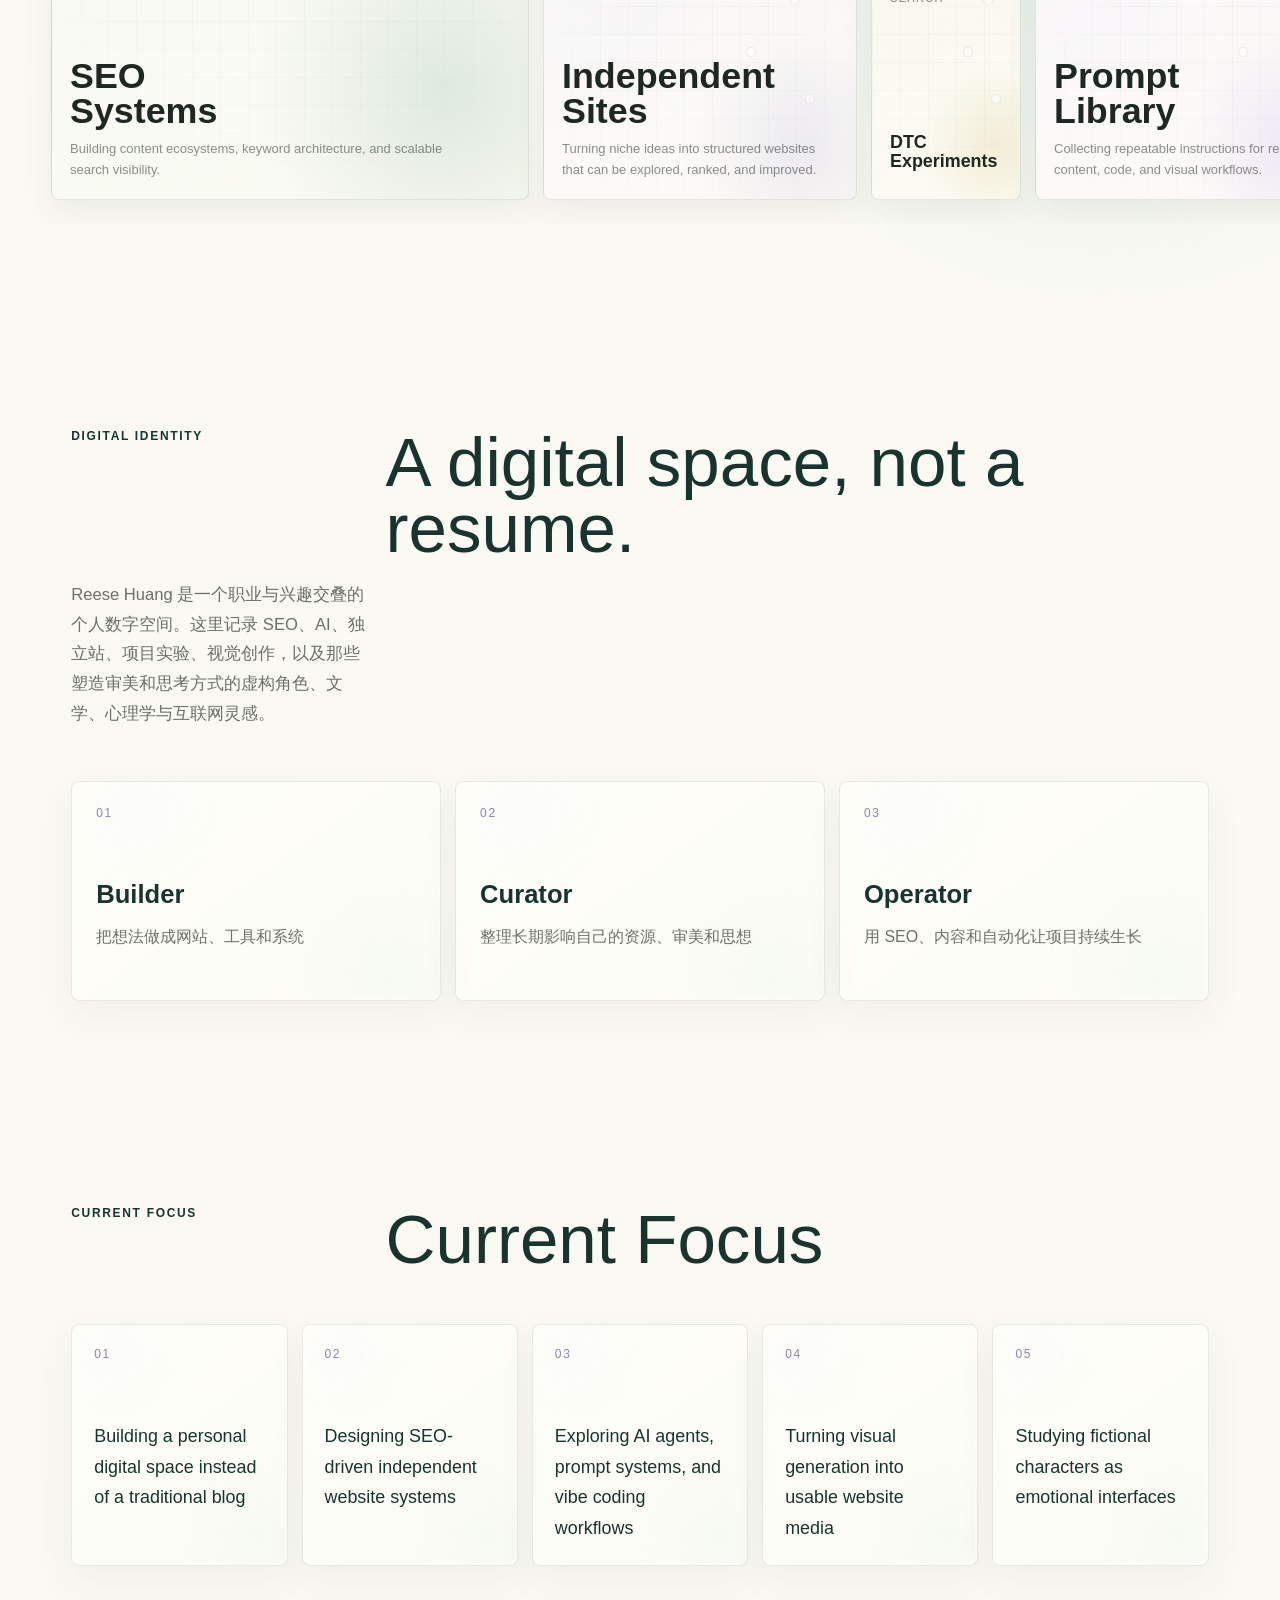
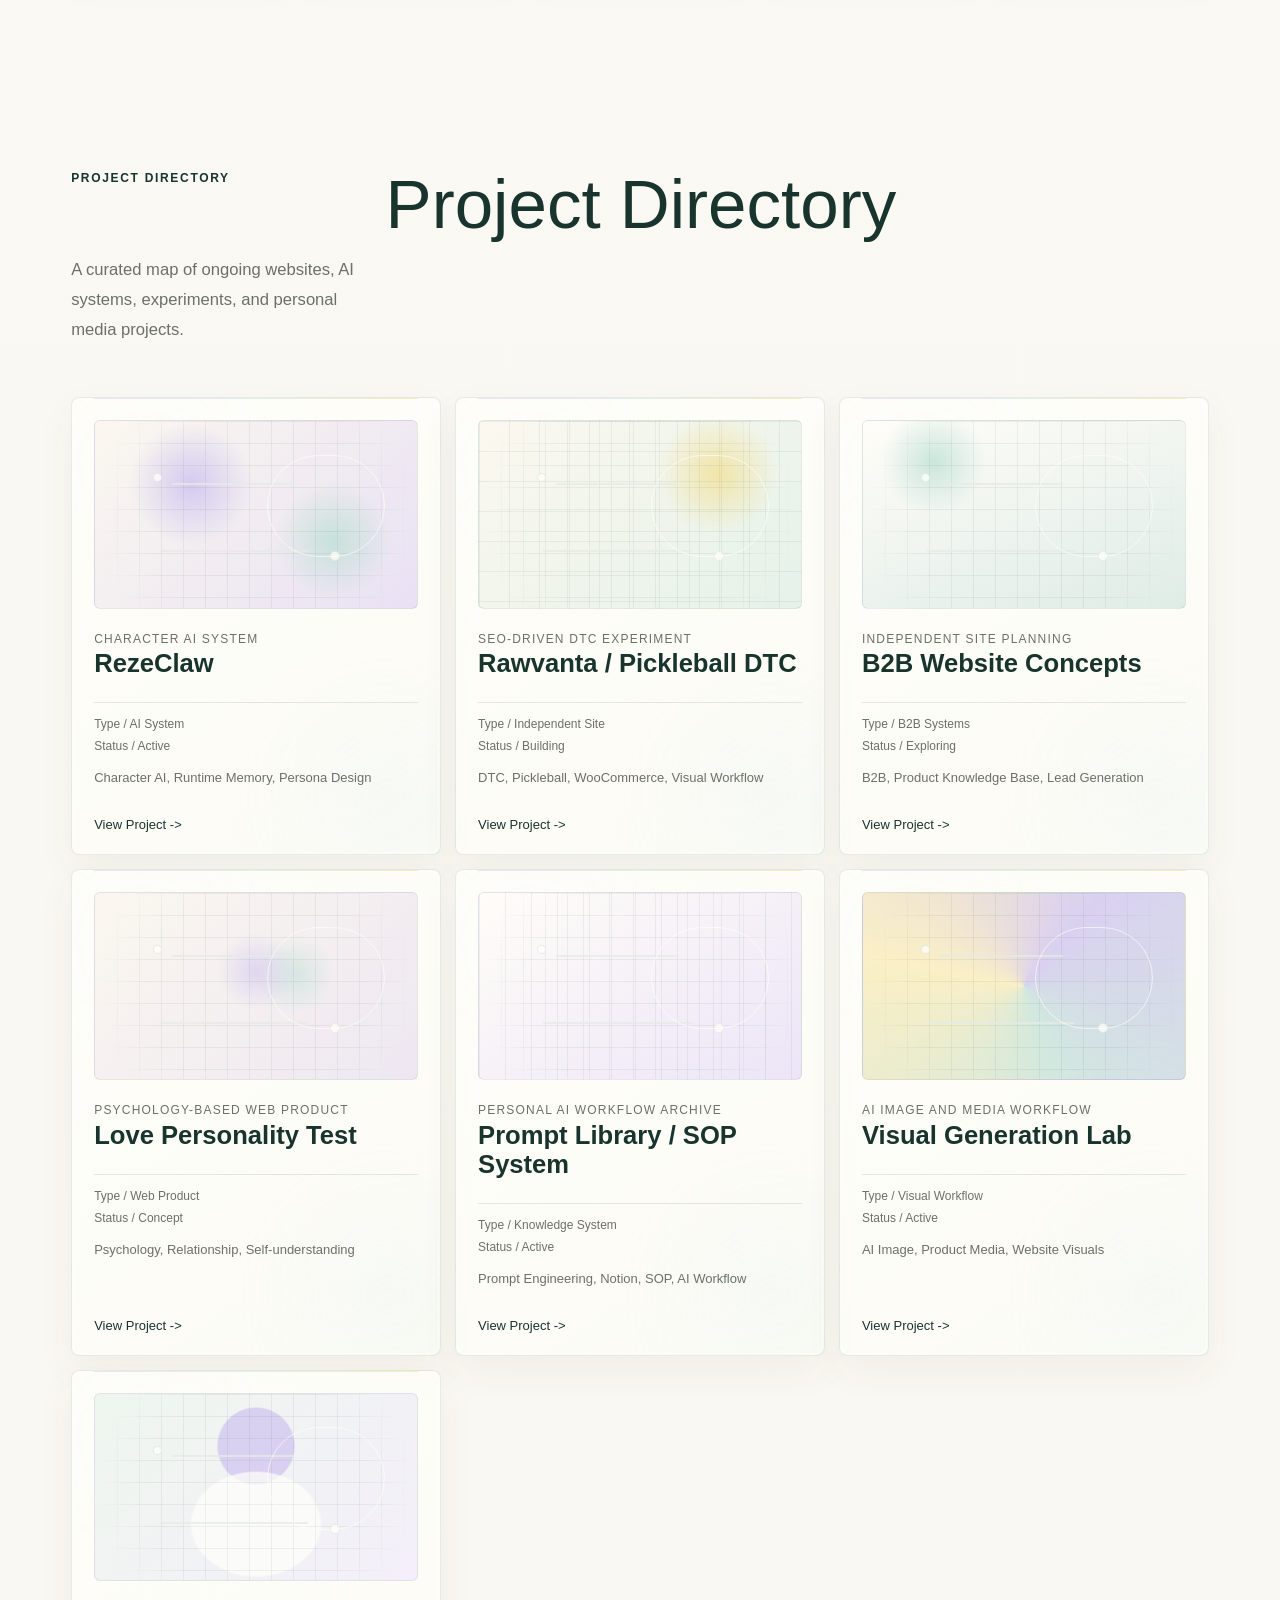
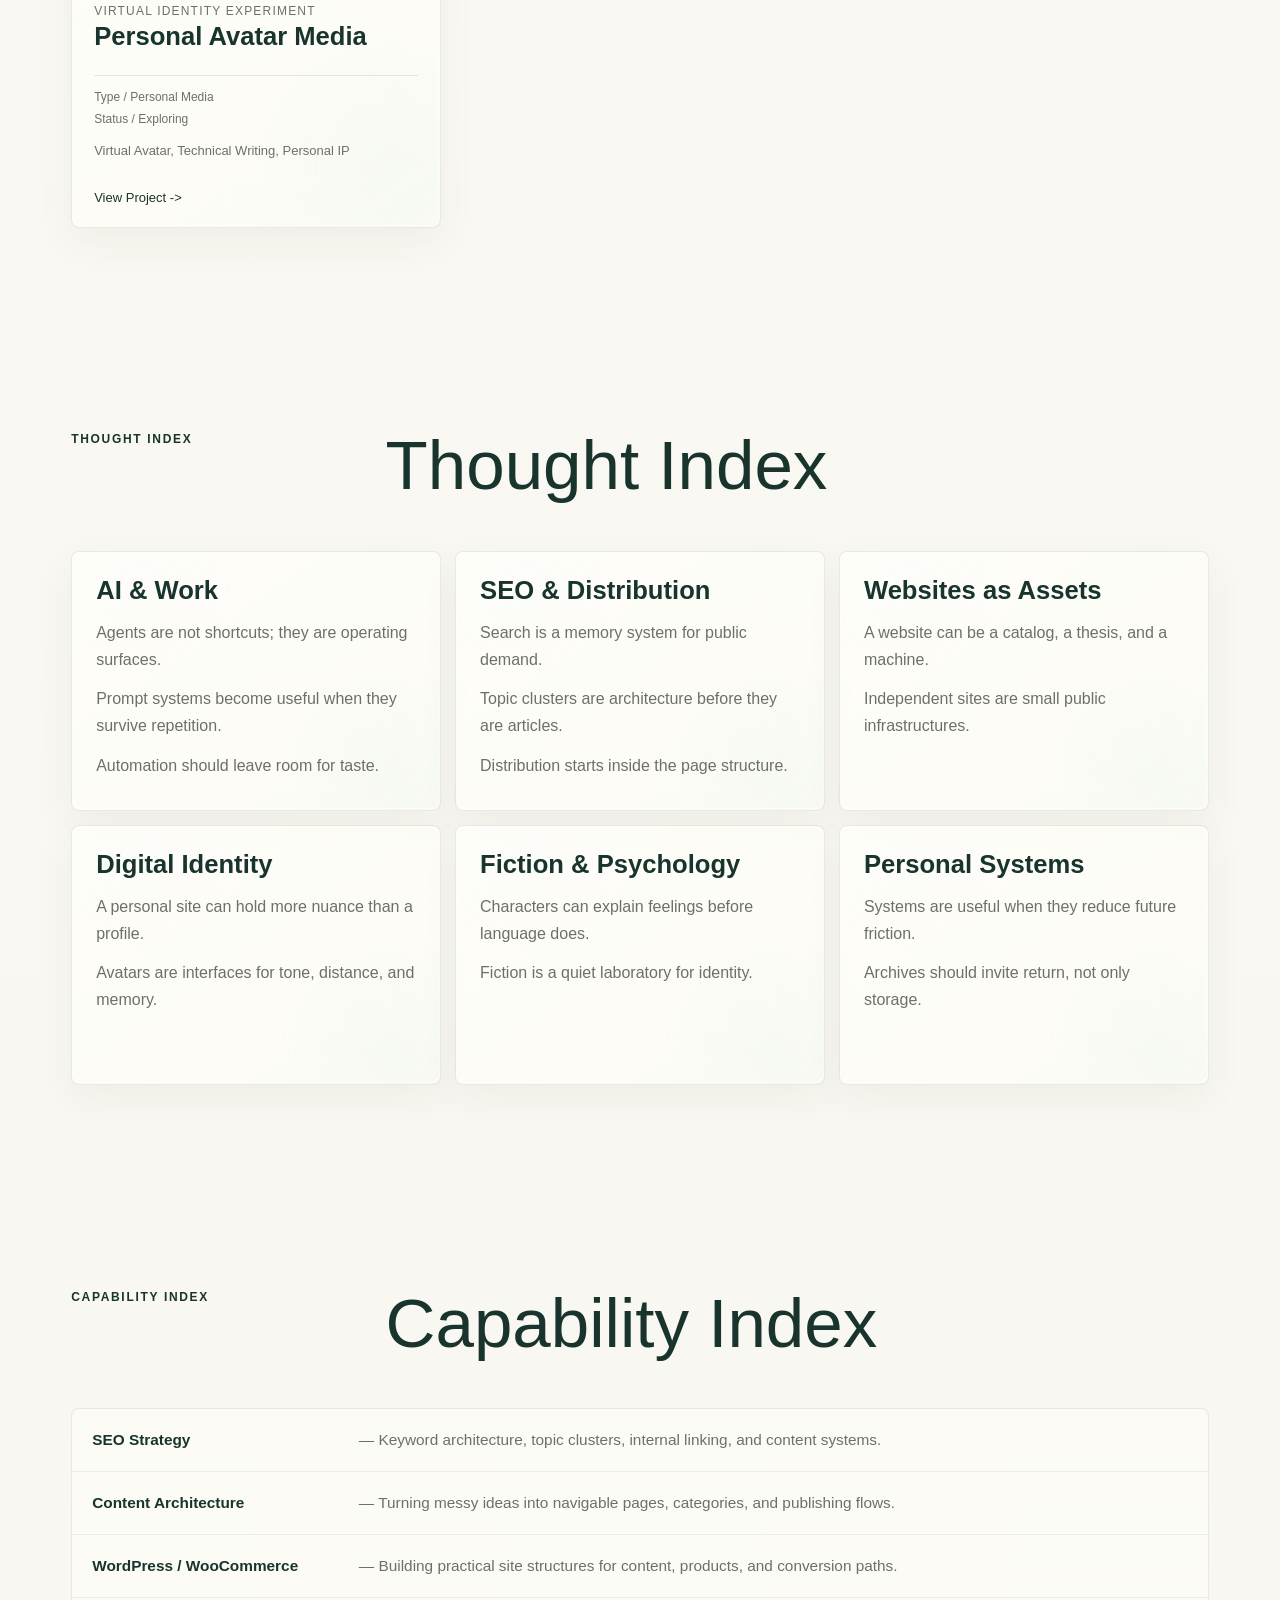
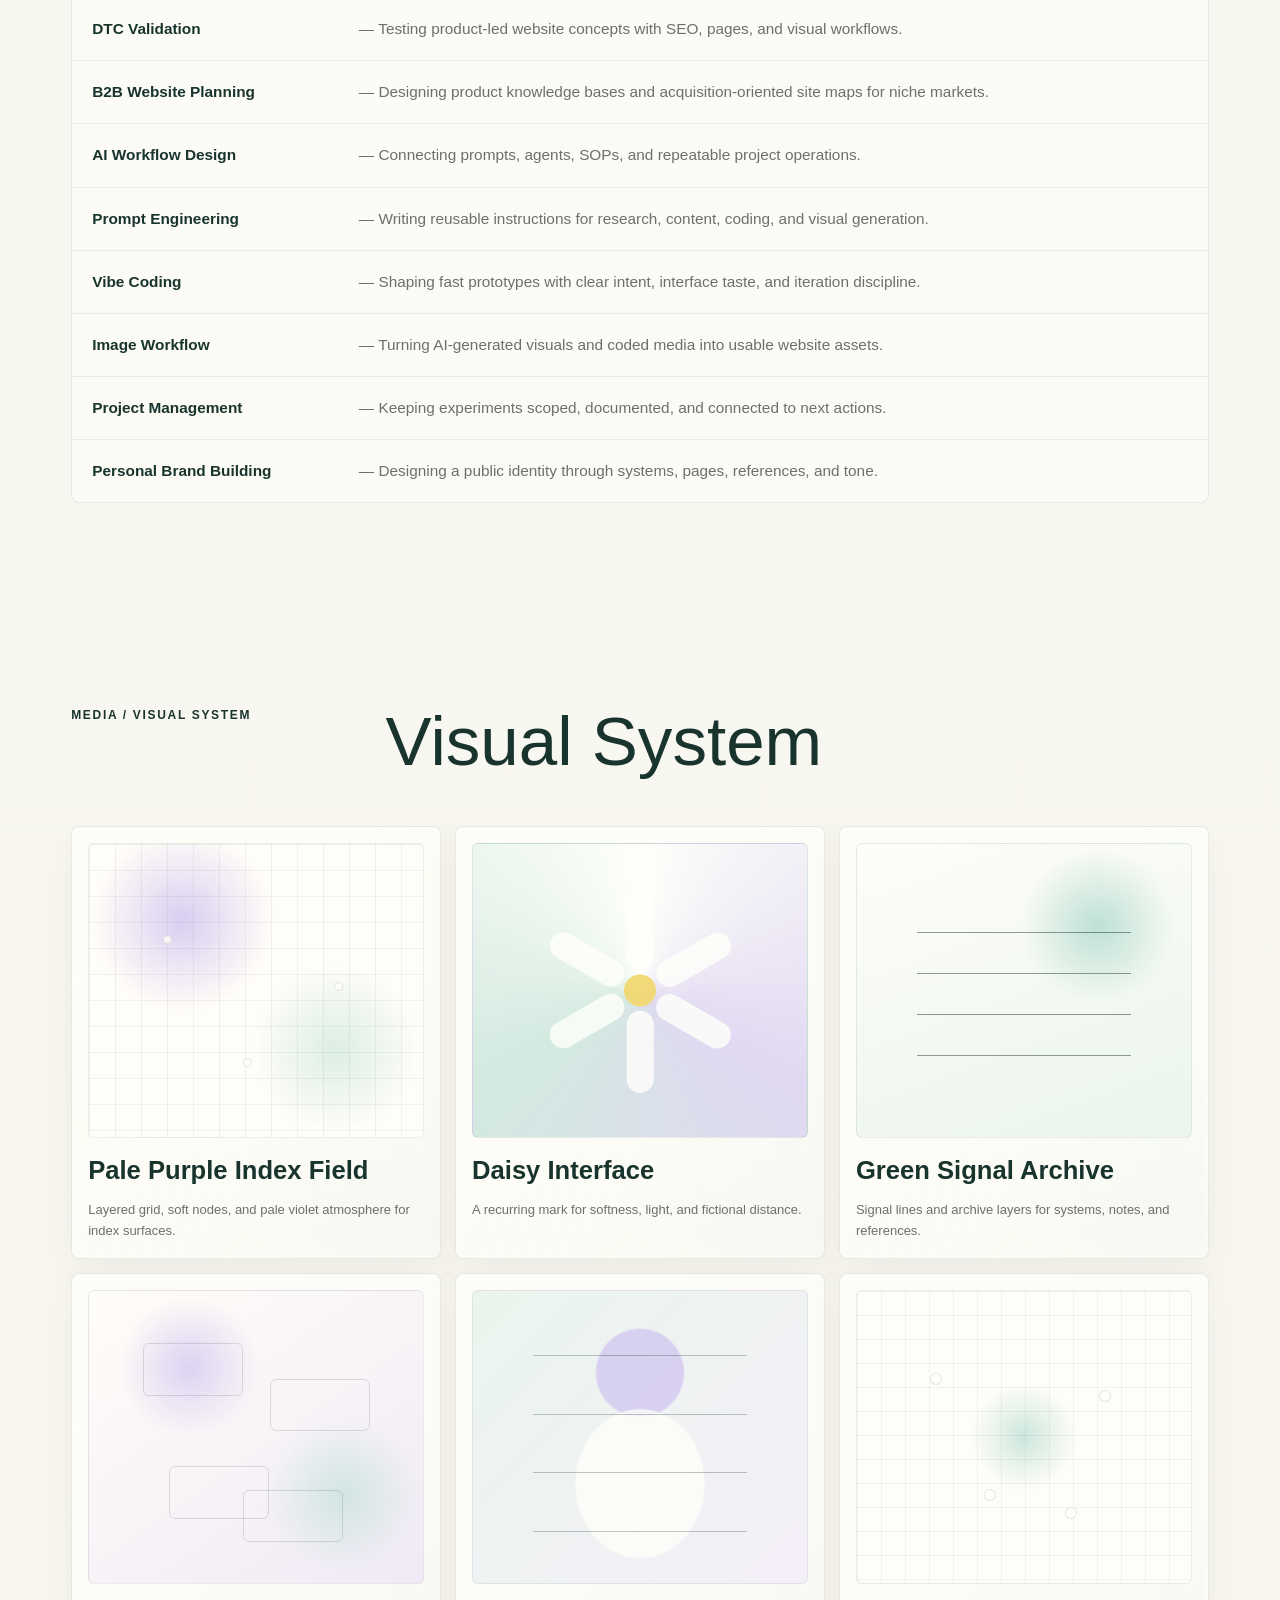
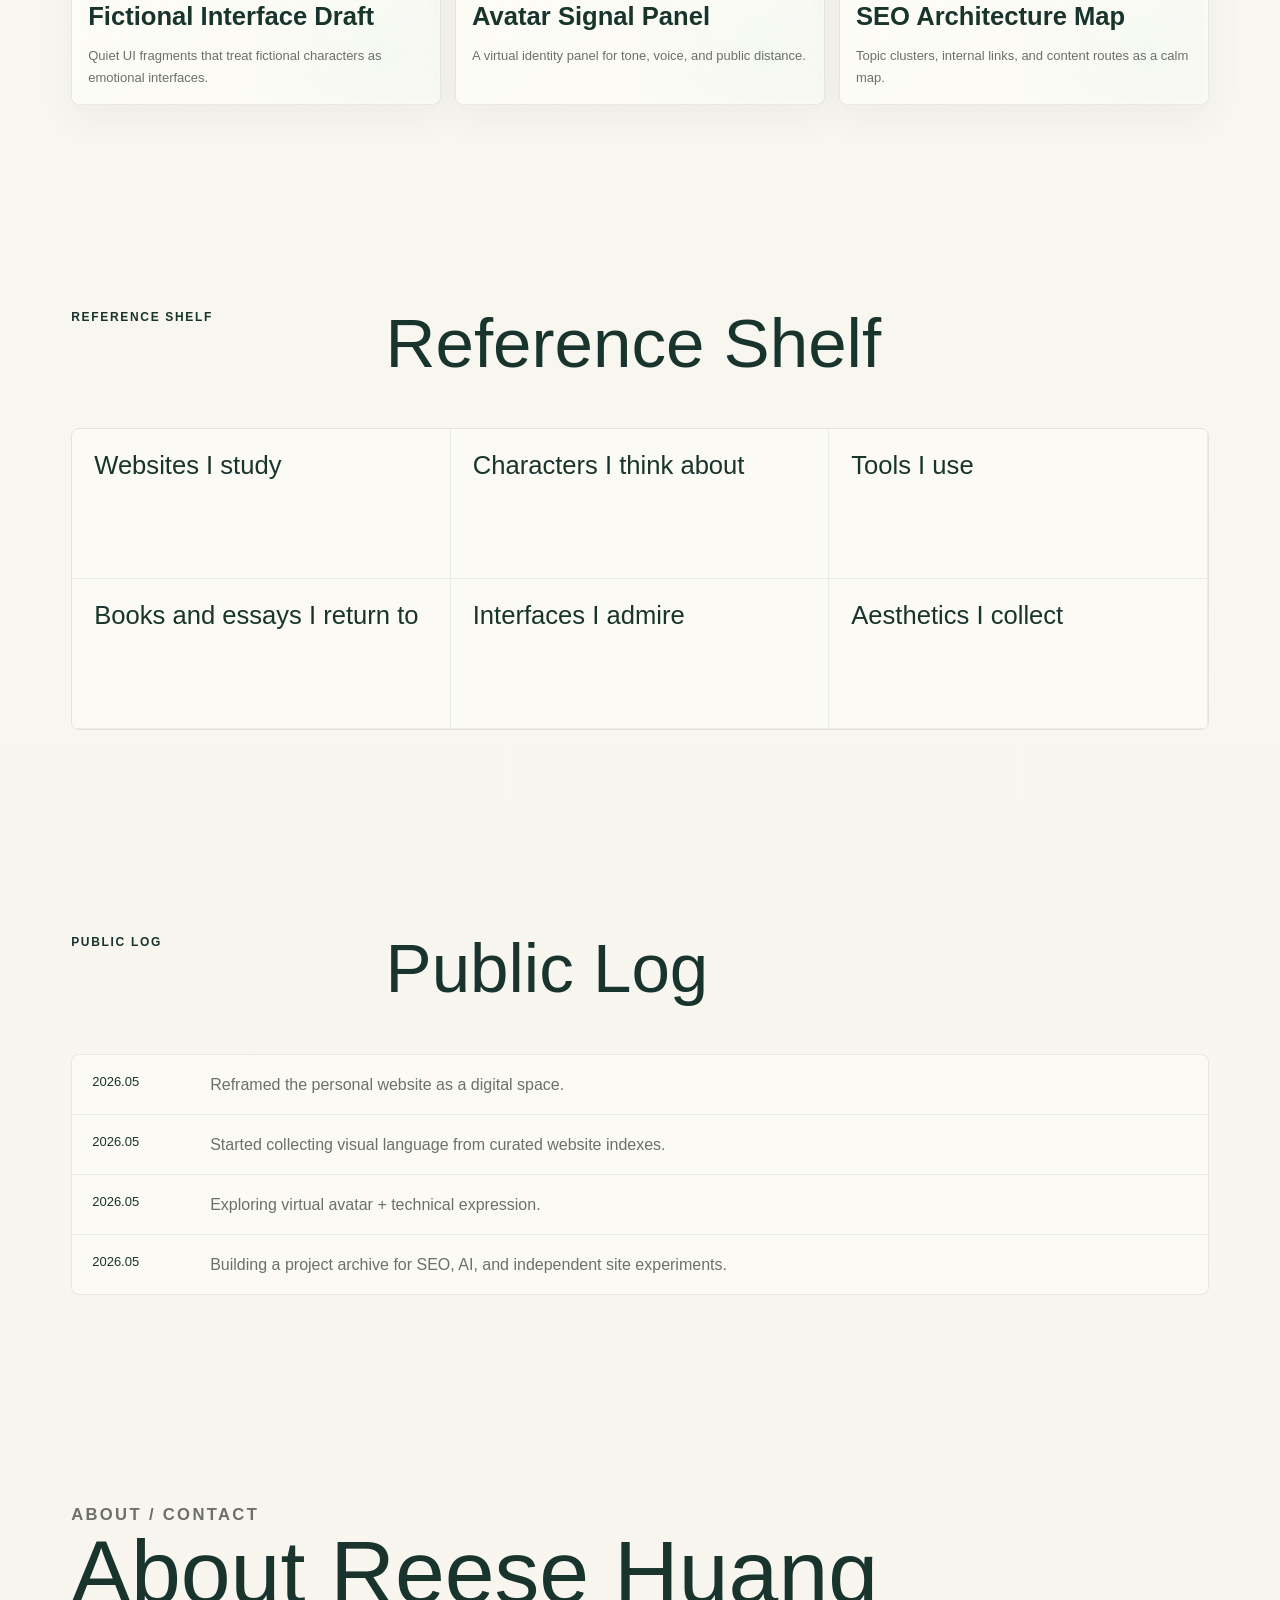
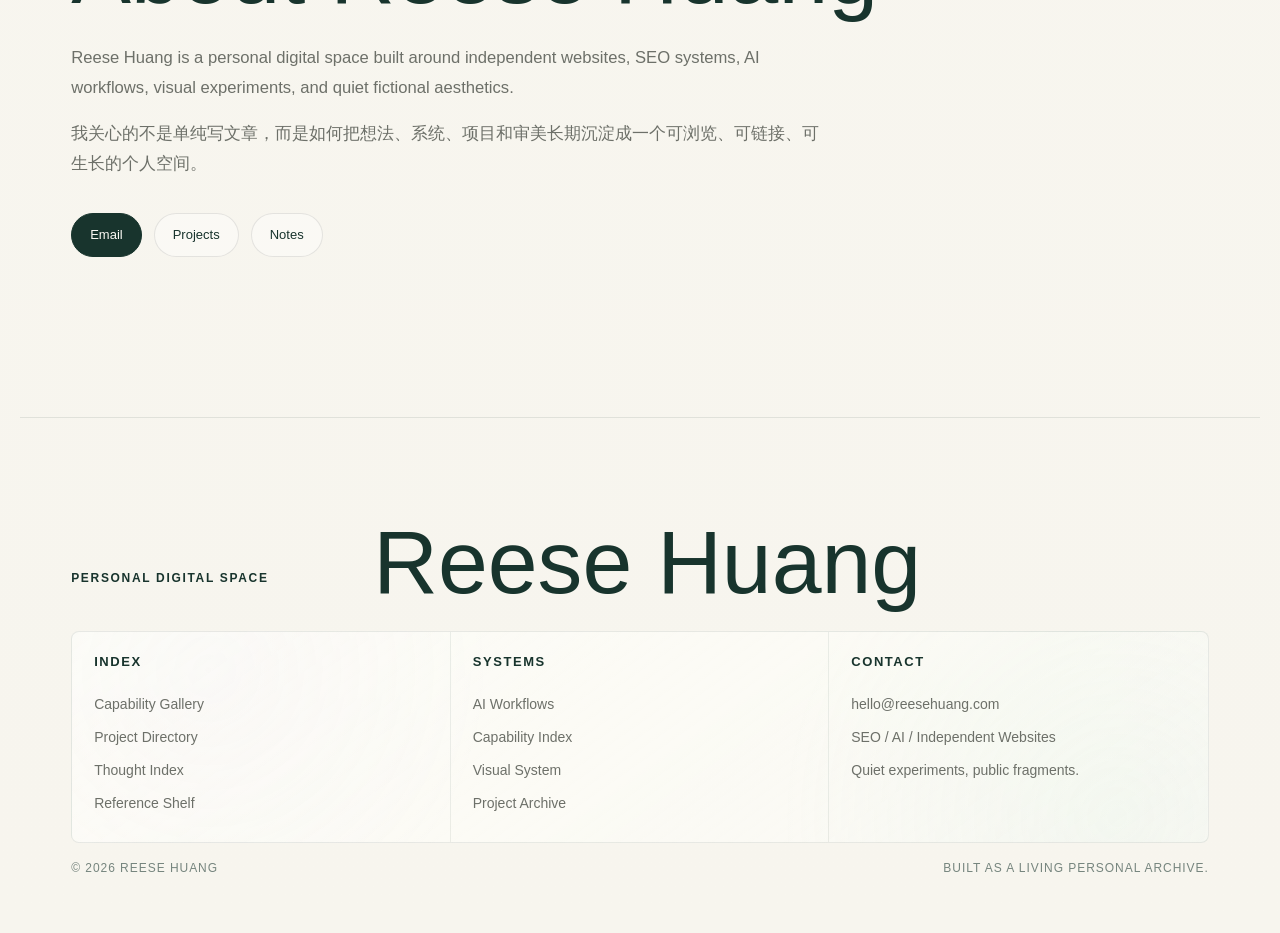
==== commit 29b1cfca: "Enhance homepage visual storytelling" ====
--- a/reese-huang-demo/index.html
+++ b/reese-huang-demo/index.html
@@ -42,6 +42,17 @@
         <div class="rs-orbit rs-orbit-one"></div>
         <div class="rs-orbit rs-orbit-two"></div>
         <div class="rs-glow-field"></div>
+        <div class="rs-avatar-silhouette" aria-hidden="true">
+          <span></span><span></span><span></span>
+        </div>
+        <div class="rs-hero-panel rs-hero-panel-a" aria-hidden="true">
+          <span>INDEX</span>
+          <b>SEO / AI / Sites</b>
+        </div>
+        <div class="rs-hero-panel rs-hero-panel-b" aria-hidden="true">
+          <span>MOOD</span>
+          <b>Daisy signal</b>
+        </div>
         <div class="rs-index-node node-a">SEO</div>
         <div class="rs-index-node node-b">AI</div>
         <div class="rs-index-node node-c">IP</div>
@@ -282,49 +293,56 @@
         <p>A curated map of ongoing websites, AI systems, experiments, and personal media projects.</p>
       </div>
       <div class="rs-project-grid">
-        <article class="rs-project-card" data-reveal>
+        <article class="rs-project-card rs-project-reze" data-reveal>
+          <div class="rs-project-cover" aria-hidden="true"><i></i><i></i><i></i><i></i></div>
           <p class="rs-type">Character AI System</p>
           <h3>RezeClaw</h3>
           <div class="rs-meta"><span>Type / AI System</span><span>Status / Active</span></div>
           <p class="rs-keywords">Character AI, Runtime Memory, Persona Design</p>
           <a href="projects.html#rezeclaw">View Project</a>
         </article>
-        <article class="rs-project-card" data-reveal>
+        <article class="rs-project-card rs-project-raw" data-reveal>
+          <div class="rs-project-cover" aria-hidden="true"><i></i><i></i><i></i><i></i></div>
           <p class="rs-type">SEO-driven DTC Experiment</p>
           <h3>Rawvanta / Pickleball DTC</h3>
           <div class="rs-meta"><span>Type / Independent Site</span><span>Status / Building</span></div>
           <p class="rs-keywords">DTC, Pickleball, WooCommerce, Visual Workflow</p>
           <a href="projects.html#rawvanta">View Project</a>
         </article>
-        <article class="rs-project-card" data-reveal>
+        <article class="rs-project-card rs-project-b2b" data-reveal>
+          <div class="rs-project-cover" aria-hidden="true"><i></i><i></i><i></i><i></i></div>
           <p class="rs-type">Independent Site Planning</p>
           <h3>B2B Website Concepts</h3>
           <div class="rs-meta"><span>Type / B2B Systems</span><span>Status / Exploring</span></div>
           <p class="rs-keywords">B2B, Product Knowledge Base, Lead Generation</p>
           <a href="projects.html#b2b-sites">View Project</a>
         </article>
-        <article class="rs-project-card" data-reveal>
+        <article class="rs-project-card rs-project-love" data-reveal>
+          <div class="rs-project-cover" aria-hidden="true"><i></i><i></i><i></i><i></i></div>
           <p class="rs-type">Psychology-based Web Product</p>
           <h3>Love Personality Test</h3>
           <div class="rs-meta"><span>Type / Web Product</span><span>Status / Concept</span></div>
           <p class="rs-keywords">Psychology, Relationship, Self-understanding</p>
           <a href="projects.html#love-test">View Project</a>
         </article>
-        <article class="rs-project-card" data-reveal>
+        <article class="rs-project-card rs-project-prompt" data-reveal>
+          <div class="rs-project-cover" aria-hidden="true"><i></i><i></i><i></i><i></i></div>
           <p class="rs-type">Personal AI Workflow Archive</p>
           <h3>Prompt Library / SOP System</h3>
           <div class="rs-meta"><span>Type / Knowledge System</span><span>Status / Active</span></div>
           <p class="rs-keywords">Prompt Engineering, Notion, SOP, AI Workflow</p>
           <a href="projects.html#prompt-library">View Project</a>
         </article>
-        <article class="rs-project-card" data-reveal>
+        <article class="rs-project-card rs-project-visual" data-reveal>
+          <div class="rs-project-cover" aria-hidden="true"><i></i><i></i><i></i><i></i></div>
           <p class="rs-type">AI image and media workflow</p>
           <h3>Visual Generation Lab</h3>
           <div class="rs-meta"><span>Type / Visual Workflow</span><span>Status / Active</span></div>
           <p class="rs-keywords">AI Image, Product Media, Website Visuals</p>
           <a href="projects.html#visual-lab">View Project</a>
         </article>
-        <article class="rs-project-card" data-reveal>
+        <article class="rs-project-card rs-project-avatar" data-reveal>
+          <div class="rs-project-cover" aria-hidden="true"><i></i><i></i><i></i><i></i></div>
           <p class="rs-type">Virtual identity experiment</p>
           <h3>Personal Avatar Media</h3>
           <div class="rs-meta"><span>Type / Personal Media</span><span>Status / Exploring</span></div>
@@ -404,14 +422,32 @@
         <article class="rs-visual-card rs-purple-field" data-reveal>
           <div class="rs-coded-media"><i></i><i></i><i></i></div>
           <h3>Pale Purple Index Field</h3>
+          <p>Layered grid, soft nodes, and pale violet atmosphere for index surfaces.</p>
         </article>
         <article class="rs-visual-card rs-daisy-interface" data-reveal>
           <div class="rs-coded-media"><i></i><i></i><i></i><i></i><i></i><i></i></div>
           <h3>Daisy Interface</h3>
+          <p>A recurring mark for softness, light, and fictional distance.</p>
         </article>
         <article class="rs-visual-card rs-green-archive" data-reveal>
           <div class="rs-coded-media"><i></i><i></i><i></i><i></i></div>
           <h3>Green Signal Archive</h3>
+          <p>Signal lines and archive layers for systems, notes, and references.</p>
+        </article>
+        <article class="rs-visual-card rs-fictional-draft" data-reveal>
+          <div class="rs-coded-media"><i></i><i></i><i></i><i></i></div>
+          <h3>Fictional Interface Draft</h3>
+          <p>Quiet UI fragments that treat fictional characters as emotional interfaces.</p>
+        </article>
+        <article class="rs-visual-card rs-avatar-signal" data-reveal>
+          <div class="rs-coded-media"><i></i><i></i><i></i><i></i></div>
+          <h3>Avatar Signal Panel</h3>
+          <p>A virtual identity panel for tone, voice, and public distance.</p>
+        </article>
+        <article class="rs-visual-card rs-seo-map" data-reveal>
+          <div class="rs-coded-media"><i></i><i></i><i></i><i></i></div>
+          <h3>SEO Architecture Map</h3>
+          <p>Topic clusters, internal links, and content routes as a calm map.</p>
         </article>
       </div>
     </section>
--- a/reese-huang-demo/assets/css/style.css
+++ b/reese-huang-demo/assets/css/style.css
@@ -276,6 +276,71 @@
     radial-gradient(circle at 65% 55%, rgba(242, 214, 107, 0.38), transparent 10%);
   inset: 0;
   position: absolute;
+}
+
+.reese-space .rs-avatar-silhouette {
+  background:
+    radial-gradient(circle at 50% 20%, rgba(251, 250, 245, 0.92) 0 16%, transparent 16.6%),
+    radial-gradient(ellipse at 50% 72%, rgba(251, 250, 245, 0.74) 0 34%, transparent 34.8%),
+    linear-gradient(180deg, rgba(207, 195, 239, 0.32), rgba(185, 222, 210, 0.26));
+  border: 1px solid rgba(24, 52, 45, 0.09);
+  border-radius: 999px 999px 48% 48%;
+  box-shadow: inset 0 0 0 18px rgba(255, 255, 250, 0.18), 0 24px 70px rgba(76, 89, 77, 0.12);
+  height: 48%;
+  left: 50%;
+  overflow: hidden;
+  position: absolute;
+  top: 48%;
+  transform: translate(-50%, -50%);
+  width: 38%;
+  z-index: 1;
+}
+
+.reese-space .rs-avatar-silhouette span {
+  background: rgba(24, 52, 45, 0.18);
+  height: 1px;
+  left: 22%;
+  position: absolute;
+  right: 22%;
+}
+
+.reese-space .rs-avatar-silhouette span:nth-child(1) { top: 38%; }
+.reese-space .rs-avatar-silhouette span:nth-child(2) { top: 52%; }
+.reese-space .rs-avatar-silhouette span:nth-child(3) { top: 66%; }
+
+.reese-space .rs-hero-panel {
+  background: rgba(255, 255, 250, 0.58);
+  border: 1px solid rgba(24, 52, 45, 0.1);
+  border-radius: 8px;
+  box-shadow: 0 18px 42px rgba(76, 89, 77, 0.09);
+  display: grid;
+  gap: 6px;
+  min-width: 132px;
+  padding: 12px 14px;
+  position: absolute;
+  z-index: 3;
+}
+
+.reese-space .rs-hero-panel span {
+  color: rgba(24, 52, 45, 0.48);
+  font-size: 10px;
+  letter-spacing: 0.14em;
+}
+
+.reese-space .rs-hero-panel b {
+  color: var(--rs-ink-green);
+  font-size: 13px;
+  font-weight: 560;
+}
+
+.reese-space .rs-hero-panel-a {
+  left: 8%;
+  top: 58%;
+}
+
+.reese-space .rs-hero-panel-b {
+  bottom: 14%;
+  right: 9%;
 }
 
 .reese-space .rs-orbit {
@@ -791,16 +856,6 @@
 .rh-gallery-section .rh-gallery-tile[data-tone="lab"] { --tile-a: #e0ede6; --tile-b: #faf6ef; --tile-c: #b5d4bf; }
 .rh-gallery-section .rh-gallery-tile[data-tone="shelf"] { --tile-a: #ebe7dc; --tile-b: #fbf8ef; --tile-c: #cfc8ae; }
 
-.rh-gallery-section .rh-gallery-note {
-  color: rgba(31, 39, 35, 0.54);
-  font-size: 12px;
-  letter-spacing: 0.06em;
-  margin: 10px auto 0;
-  max-width: 1240px;
-  padding: 0 clamp(18px, 4vw, 56px);
-  text-transform: uppercase;
-}
-
 @keyframes rh-gallery-marquee {
   from {
     transform: translate3d(0, 0, 0);
@@ -909,7 +964,7 @@
 .reese-space .rs-project-card {
   display: flex;
   flex-direction: column;
-  min-height: 280px;
+  min-height: 380px;
   padding: 22px;
   position: relative;
   transition: transform 260ms var(--rs-ease), box-shadow 260ms var(--rs-ease), border-color 260ms var(--rs-ease);
@@ -932,12 +987,131 @@
   transform: translateY(-6px);
 }
 
+.reese-space .rs-project-cover {
+  aspect-ratio: 1.72;
+  background:
+    radial-gradient(circle at 72% 28%, rgba(255, 255, 250, 0.6), transparent 20%),
+    linear-gradient(135deg, rgba(207, 195, 239, 0.72), rgba(185, 222, 210, 0.56));
+  border: 1px solid rgba(24, 52, 45, 0.08);
+  border-radius: 6px;
+  margin-bottom: 20px;
+  overflow: hidden;
+  position: relative;
+}
+
+.reese-space .rs-project-cover::before,
+.reese-space .rs-project-cover::after {
+  content: "";
+  position: absolute;
+}
+
+.reese-space .rs-project-cover::before {
+  background-image:
+    linear-gradient(rgba(24, 52, 45, 0.06) 1px, transparent 1px),
+    linear-gradient(90deg, rgba(24, 52, 45, 0.06) 1px, transparent 1px);
+  background-size: 22px 22px;
+  inset: 0;
+  mask-image: radial-gradient(circle at 50% 50%, #000 0 60%, transparent 86%);
+}
+
+.reese-space .rs-project-cover::after {
+  border: 1px solid rgba(255, 255, 250, 0.62);
+  border-radius: 999px;
+  height: 54%;
+  right: 10%;
+  top: 18%;
+  width: 36%;
+}
+
+.reese-space .rs-project-cover i {
+  background: rgba(255, 255, 250, 0.74);
+  border: 1px solid rgba(24, 52, 45, 0.08);
+  border-radius: 999px;
+  position: absolute;
+}
+
+.reese-space .rs-project-cover i:nth-child(1) {
+  height: 9px;
+  left: 18%;
+  top: 28%;
+  width: 9px;
+}
+
+.reese-space .rs-project-cover i:nth-child(2) {
+  height: 1px;
+  left: 24%;
+  top: 33%;
+  width: 38%;
+}
+
+.reese-space .rs-project-cover i:nth-child(3) {
+  bottom: 25%;
+  height: 10px;
+  right: 24%;
+  width: 10px;
+}
+
+.reese-space .rs-project-cover i:nth-child(4) {
+  bottom: 30%;
+  height: 1px;
+  left: 20%;
+  right: 34%;
+}
+
+.reese-space .rs-project-reze .rs-project-cover {
+  background:
+    radial-gradient(circle at 30% 34%, rgba(207, 195, 239, 0.86), transparent 24%),
+    radial-gradient(circle at 74% 64%, rgba(185, 222, 210, 0.74), transparent 22%),
+    linear-gradient(135deg, #fbf7ef, #e9e1f4);
+}
+
+.reese-space .rs-project-raw .rs-project-cover {
+  background:
+    linear-gradient(rgba(24, 52, 45, 0.06) 1px, transparent 1px),
+    linear-gradient(90deg, rgba(24, 52, 45, 0.06) 1px, transparent 1px),
+    radial-gradient(circle at 74% 28%, rgba(242, 214, 107, 0.52), transparent 22%),
+    linear-gradient(140deg, #fbf8ef, #e5f2e9);
+  background-size: 30px 30px, 30px 30px, auto, auto;
+}
+
+.reese-space .rs-project-b2b .rs-project-cover {
+  background:
+    radial-gradient(circle at 22% 22%, rgba(185, 222, 210, 0.72), transparent 18%),
+    linear-gradient(160deg, #fffdf8, #dfece6);
+}
+
+.reese-space .rs-project-love .rs-project-cover {
+  background:
+    radial-gradient(circle at 50% 42%, rgba(207, 195, 239, 0.56), transparent 20%),
+    radial-gradient(circle at 62% 44%, rgba(185, 222, 210, 0.5), transparent 18%),
+    linear-gradient(135deg, #fbf7ef, #eee7f2);
+}
+
+.reese-space .rs-project-prompt .rs-project-cover {
+  background:
+    repeating-linear-gradient(90deg, rgba(24, 52, 45, 0.06) 0 1px, transparent 1px 26px),
+    linear-gradient(145deg, #fffdf8, #ebe5f7);
+}
+
+.reese-space .rs-project-visual .rs-project-cover {
+  background:
+    conic-gradient(from 40deg at 50% 50%, rgba(207, 195, 239, 0.78), rgba(185, 222, 210, 0.66), rgba(242, 214, 107, 0.36), rgba(207, 195, 239, 0.78)),
+    #fffdf8;
+}
+
+.reese-space .rs-project-avatar .rs-project-cover {
+  background:
+    radial-gradient(ellipse at 50% 70%, rgba(255, 255, 250, 0.72) 0 28%, transparent 29%),
+    radial-gradient(circle at 50% 28%, rgba(207, 195, 239, 0.72) 0 18%, transparent 18.8%),
+    linear-gradient(135deg, #eef6ee, #f4effa);
+}
+
 .reese-space .rs-type,
 .reese-projects .rp-type {
   color: rgba(24, 52, 45, 0.58);
   font-size: 12px;
   letter-spacing: 0.1em;
-  margin: 0 0 38px;
+  margin: 0 0 22px;
   text-transform: uppercase;
 }
 
@@ -1029,6 +1203,13 @@
   position: relative;
 }
 
+.reese-space .rs-visual-card p {
+  color: var(--rs-muted);
+  font-size: 13px;
+  line-height: 1.65;
+  margin: 0;
+}
+
 .reese-space .rs-purple-field .rs-coded-media {
   background:
     linear-gradient(rgba(24, 52, 45, 0.06) 1px, transparent 1px),
@@ -1093,6 +1274,69 @@
 .reese-space .rs-green-archive i:nth-child(2) { top: 44%; }
 .reese-space .rs-green-archive i:nth-child(3) { top: 58%; }
 .reese-space .rs-green-archive i:nth-child(4) { top: 72%; }
+
+.reese-space .rs-fictional-draft .rs-coded-media {
+  background:
+    radial-gradient(circle at 30% 26%, rgba(207, 195, 239, 0.7), transparent 22%),
+    radial-gradient(circle at 76% 70%, rgba(185, 222, 210, 0.58), transparent 24%),
+    linear-gradient(145deg, #fffdf8, #f0eaf6);
+}
+
+.reese-space .rs-fictional-draft i {
+  border: 1px solid rgba(24, 52, 45, 0.14);
+  border-radius: 6px;
+  height: 18%;
+  position: absolute;
+  width: 30%;
+}
+
+.reese-space .rs-fictional-draft i:nth-child(1) { left: 16%; top: 18%; }
+.reese-space .rs-fictional-draft i:nth-child(2) { right: 16%; top: 30%; }
+.reese-space .rs-fictional-draft i:nth-child(3) { left: 24%; bottom: 22%; }
+.reese-space .rs-fictional-draft i:nth-child(4) { right: 24%; bottom: 14%; }
+
+.reese-space .rs-avatar-signal .rs-coded-media {
+  background:
+    radial-gradient(ellipse at 50% 66%, rgba(255, 255, 250, 0.74) 0 27%, transparent 27.7%),
+    radial-gradient(circle at 50% 28%, rgba(207, 195, 239, 0.72) 0 16%, transparent 16.8%),
+    linear-gradient(135deg, #eaf5ed, #f5eff9);
+}
+
+.reese-space .rs-avatar-signal i {
+  background: rgba(24, 52, 45, 0.28);
+  height: 1px;
+  left: 18%;
+  position: absolute;
+  right: 18%;
+}
+
+.reese-space .rs-avatar-signal i:nth-child(1) { top: 22%; }
+.reese-space .rs-avatar-signal i:nth-child(2) { top: 42%; }
+.reese-space .rs-avatar-signal i:nth-child(3) { top: 62%; }
+.reese-space .rs-avatar-signal i:nth-child(4) { top: 82%; }
+
+.reese-space .rs-seo-map .rs-coded-media {
+  background:
+    linear-gradient(rgba(24, 52, 45, 0.055) 1px, transparent 1px),
+    linear-gradient(90deg, rgba(24, 52, 45, 0.055) 1px, transparent 1px),
+    radial-gradient(circle at 50% 50%, rgba(185, 222, 210, 0.72), transparent 24%),
+    #fffdf8;
+  background-size: 24px 24px, 24px 24px, auto, auto;
+}
+
+.reese-space .rs-seo-map i {
+  background: rgba(255, 255, 250, 0.88);
+  border: 1px solid rgba(24, 52, 45, 0.12);
+  border-radius: 999px;
+  height: 12px;
+  position: absolute;
+  width: 12px;
+}
+
+.reese-space .rs-seo-map i:nth-child(1) { left: 22%; top: 28%; }
+.reese-space .rs-seo-map i:nth-child(2) { right: 24%; top: 34%; }
+.reese-space .rs-seo-map i:nth-child(3) { left: 38%; bottom: 28%; }
+.reese-space .rs-seo-map i:nth-child(4) { right: 34%; bottom: 22%; }
 
 .reese-space .rs-shelf {
   border: 1px solid rgba(24, 52, 45, 0.09);
@@ -1538,6 +1782,21 @@
     min-height: 360px;
   }
 
+  .reese-space .rs-avatar-silhouette {
+    height: 48%;
+    width: 30%;
+  }
+
+  .reese-space .rs-hero-panel-a {
+    left: 10%;
+    top: 56%;
+  }
+
+  .reese-space .rs-hero-panel-b {
+    bottom: 12%;
+    right: 10%;
+  }
+
   .reese-space .rs-card-grid.three,
   .reese-space .rs-project-grid,
   .reese-space .rs-thought-grid,
@@ -1661,6 +1920,23 @@
 
   .reese-space .rs-hero-visual {
     min-height: 320px;
+  }
+
+  .reese-space .rs-avatar-silhouette {
+    width: 36%;
+  }
+
+  .reese-space .rs-hero-panel {
+    min-width: 112px;
+    padding: 10px 11px;
+  }
+
+  .reese-space .rs-hero-panel b {
+    font-size: 12px;
+  }
+
+  .reese-space .rs-project-card {
+    min-height: 0;
   }
 
   .reese-space .rs-index-wall a {
@@ -1749,9 +2025,6 @@
     line-height: 1.55;
   }
 
-  .rh-gallery-section .rh-gallery-note {
-    display: none;
-  }
 }
 
 @media (max-width: 480px) {
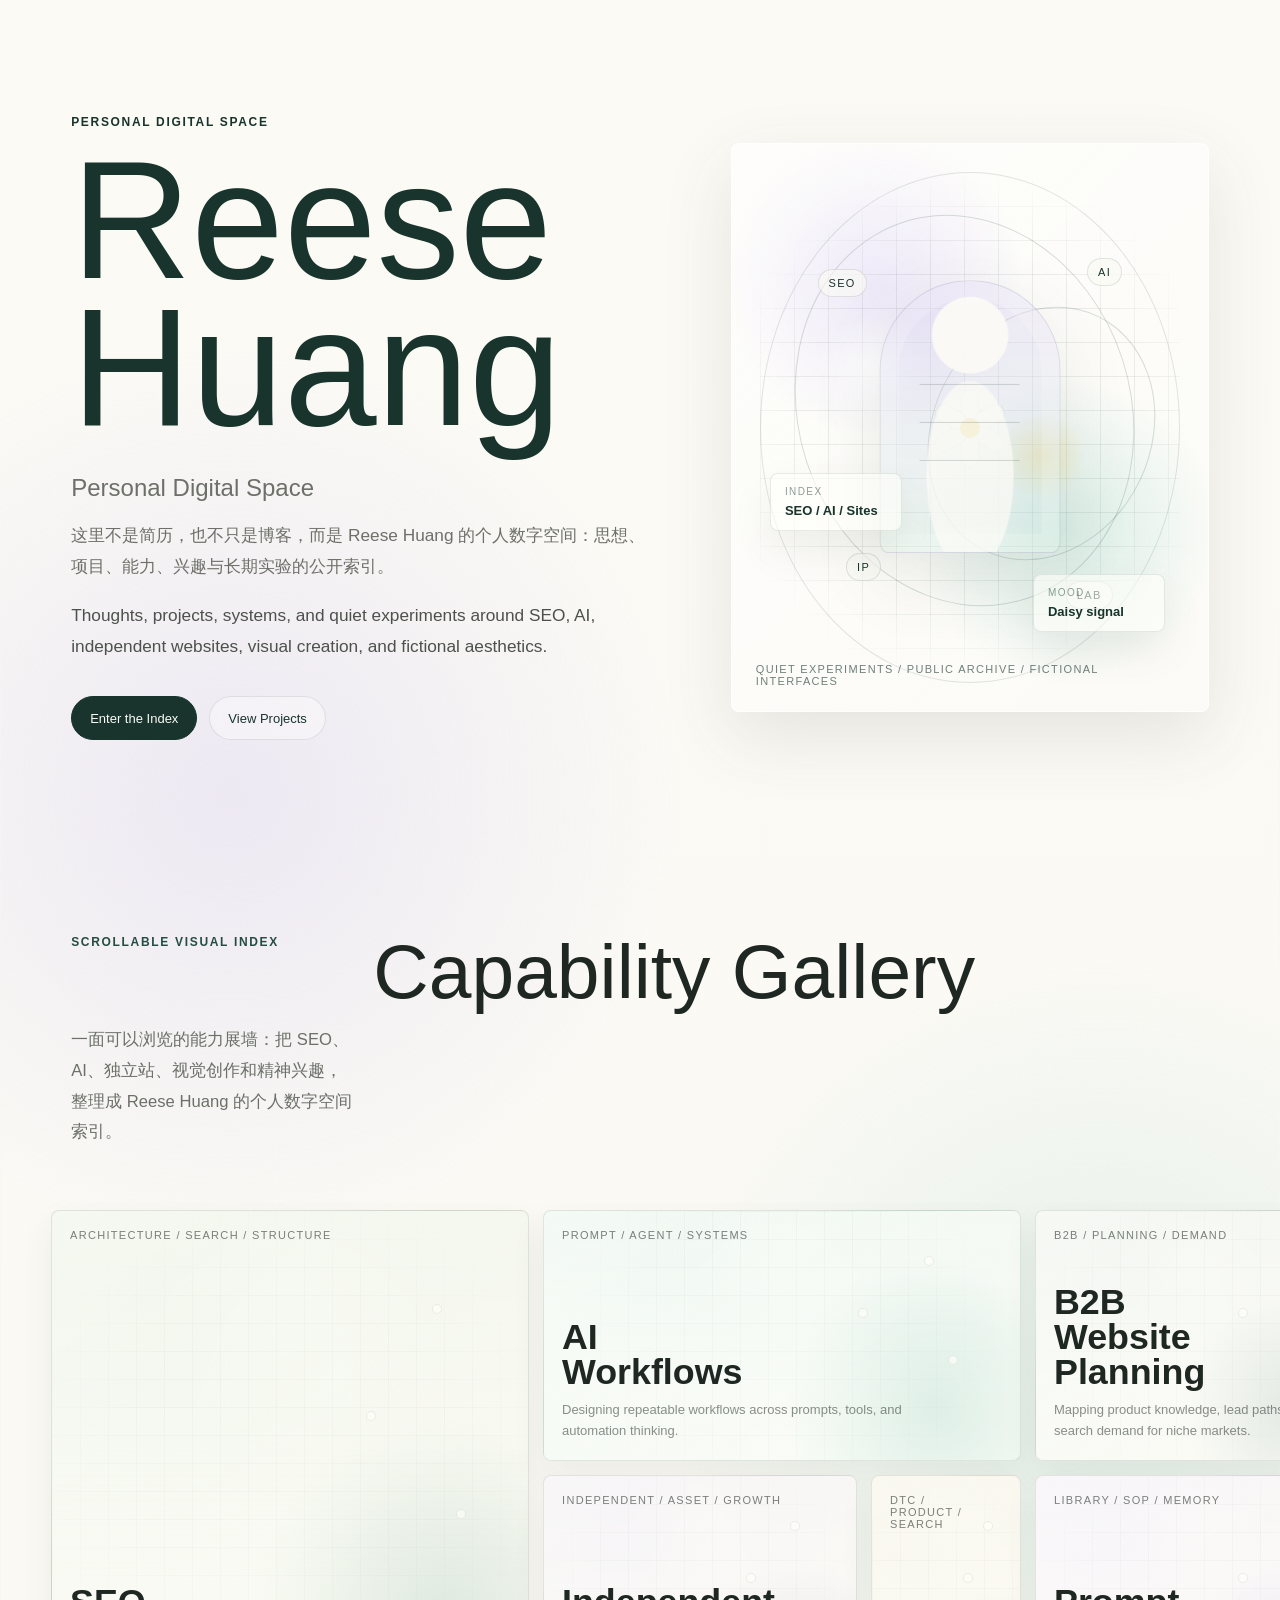
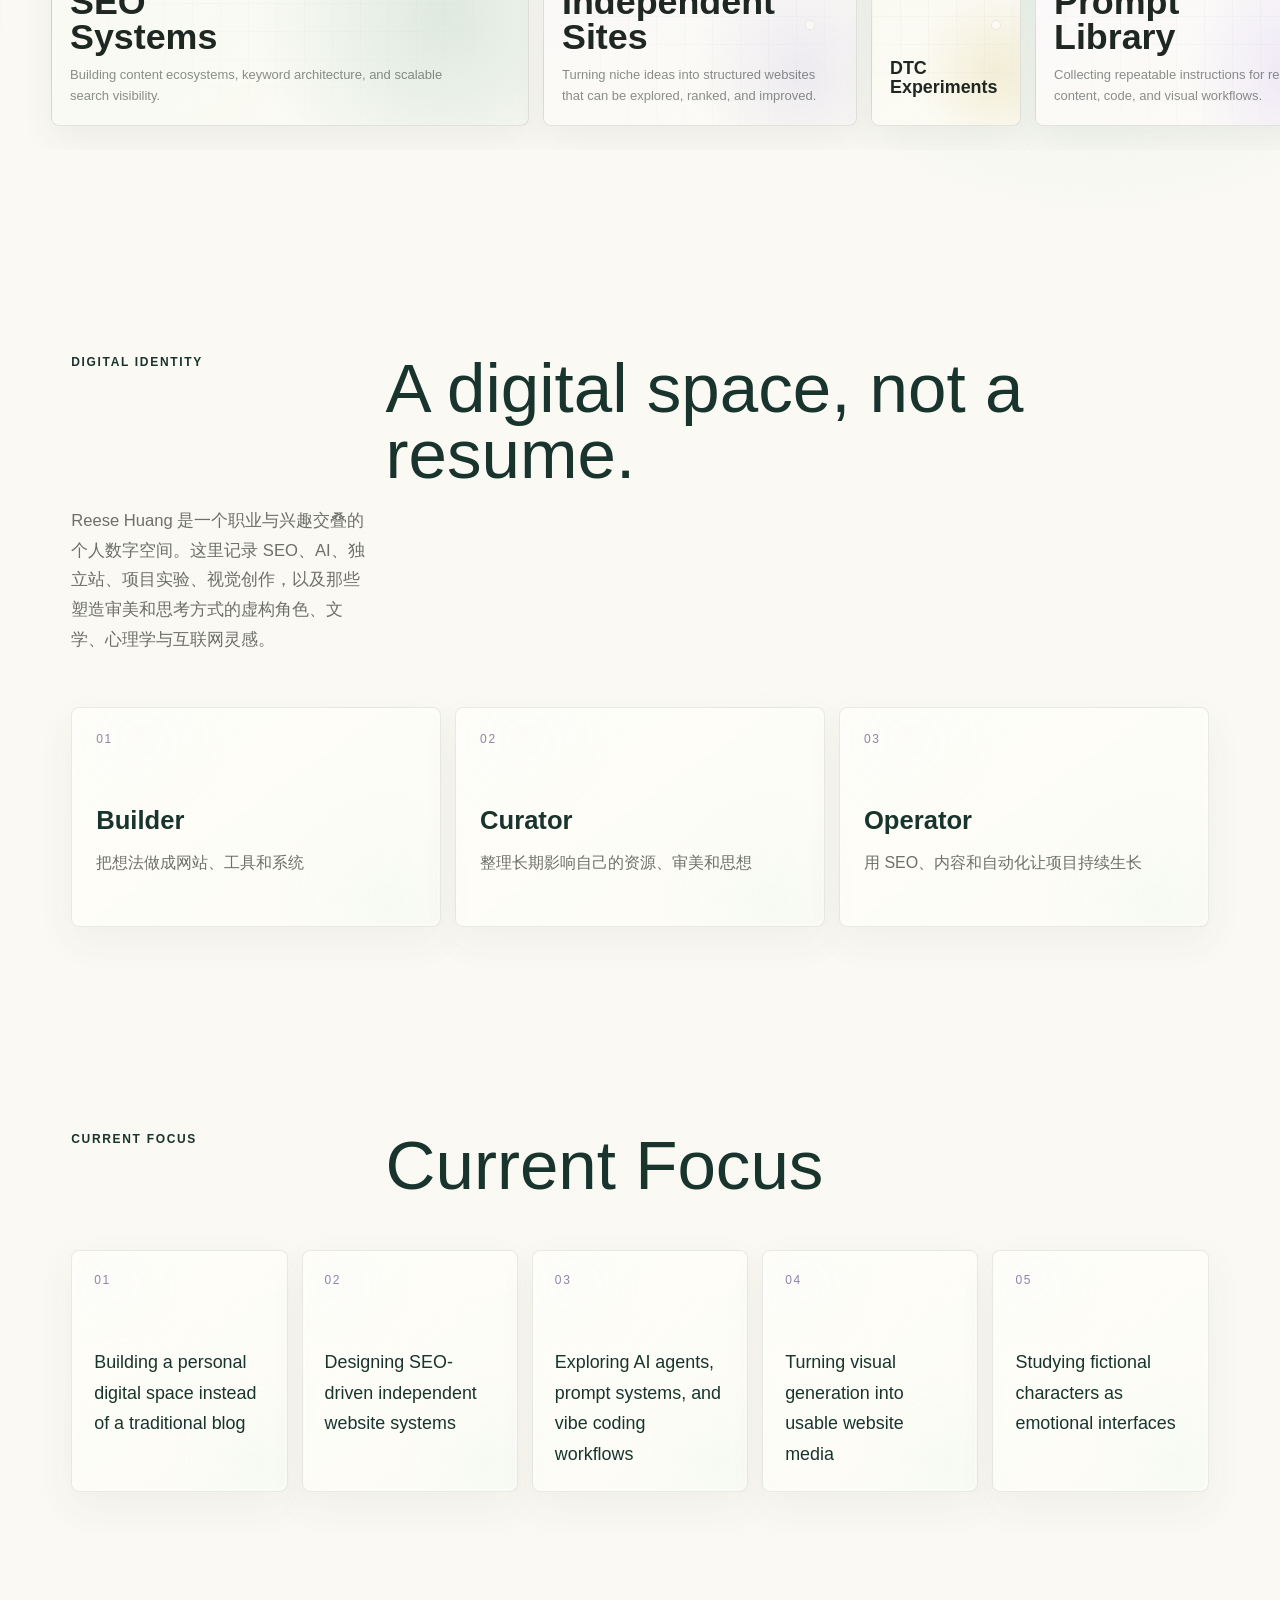
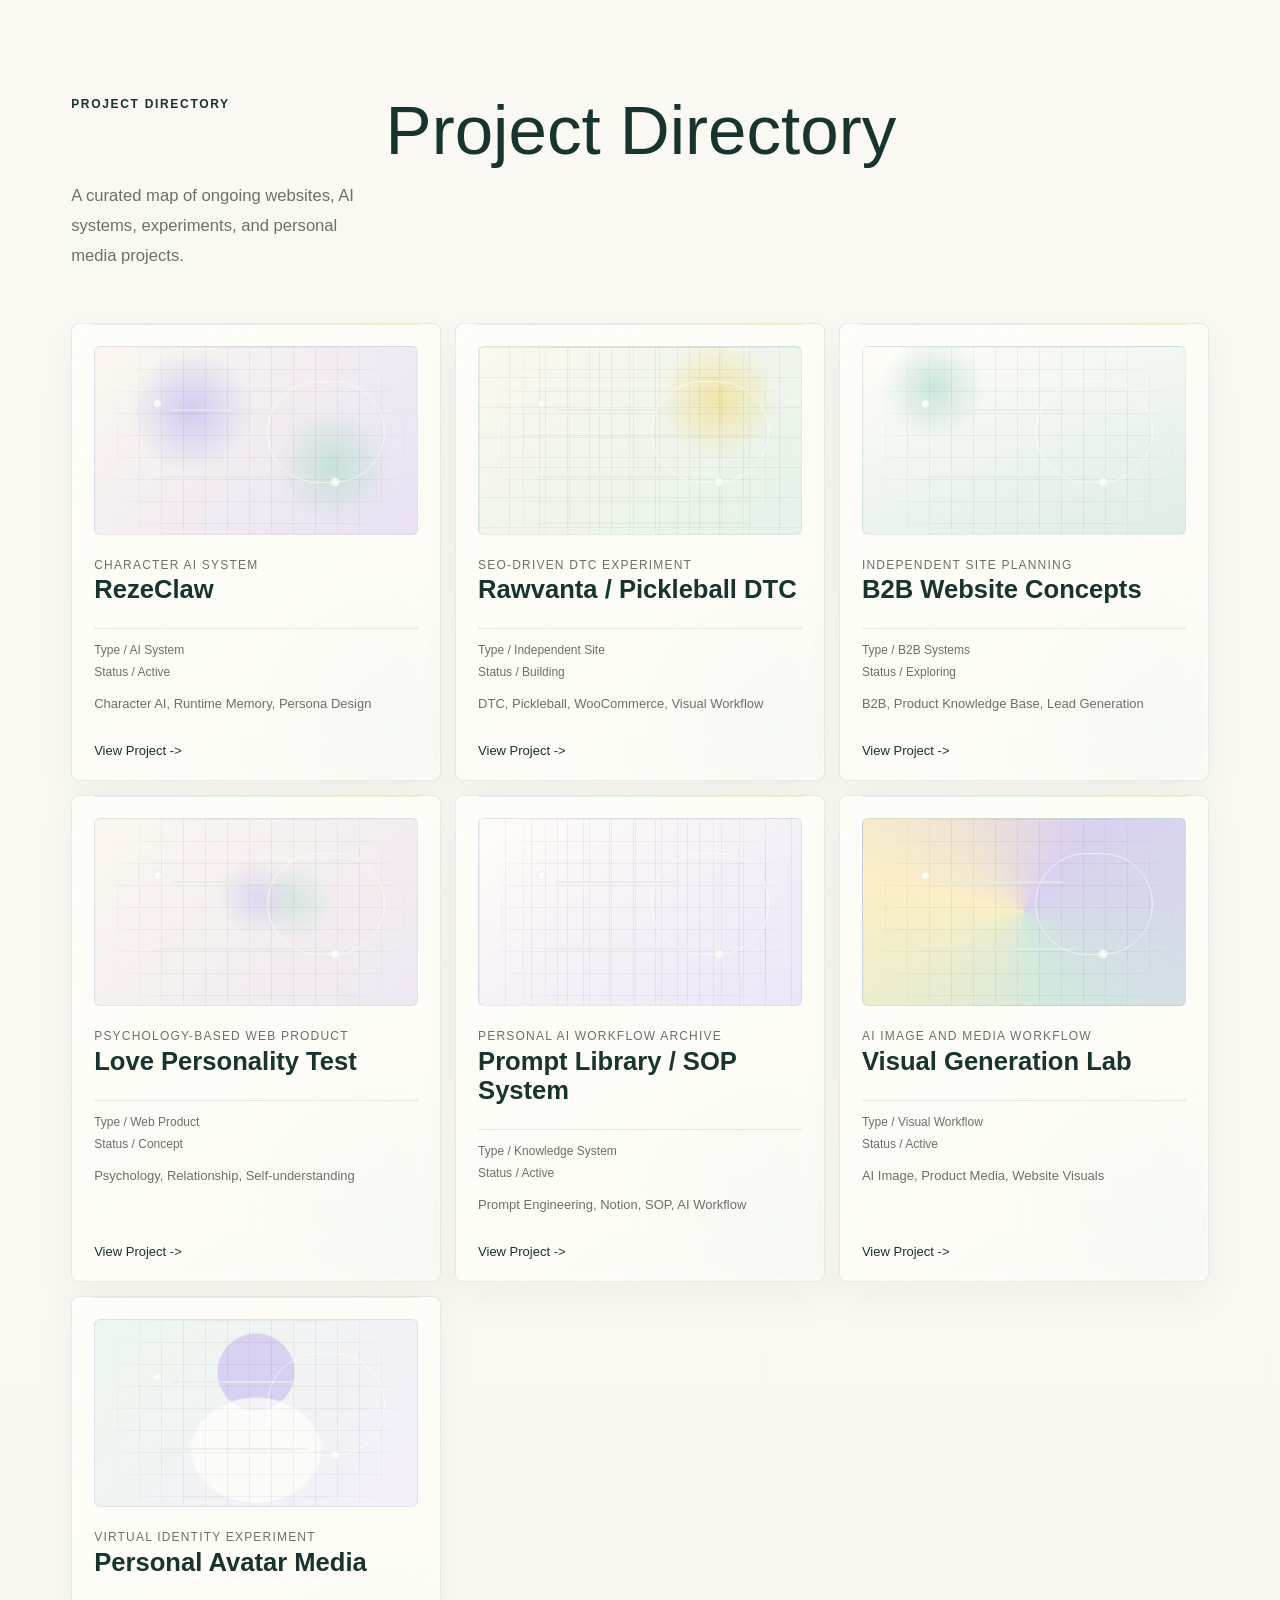
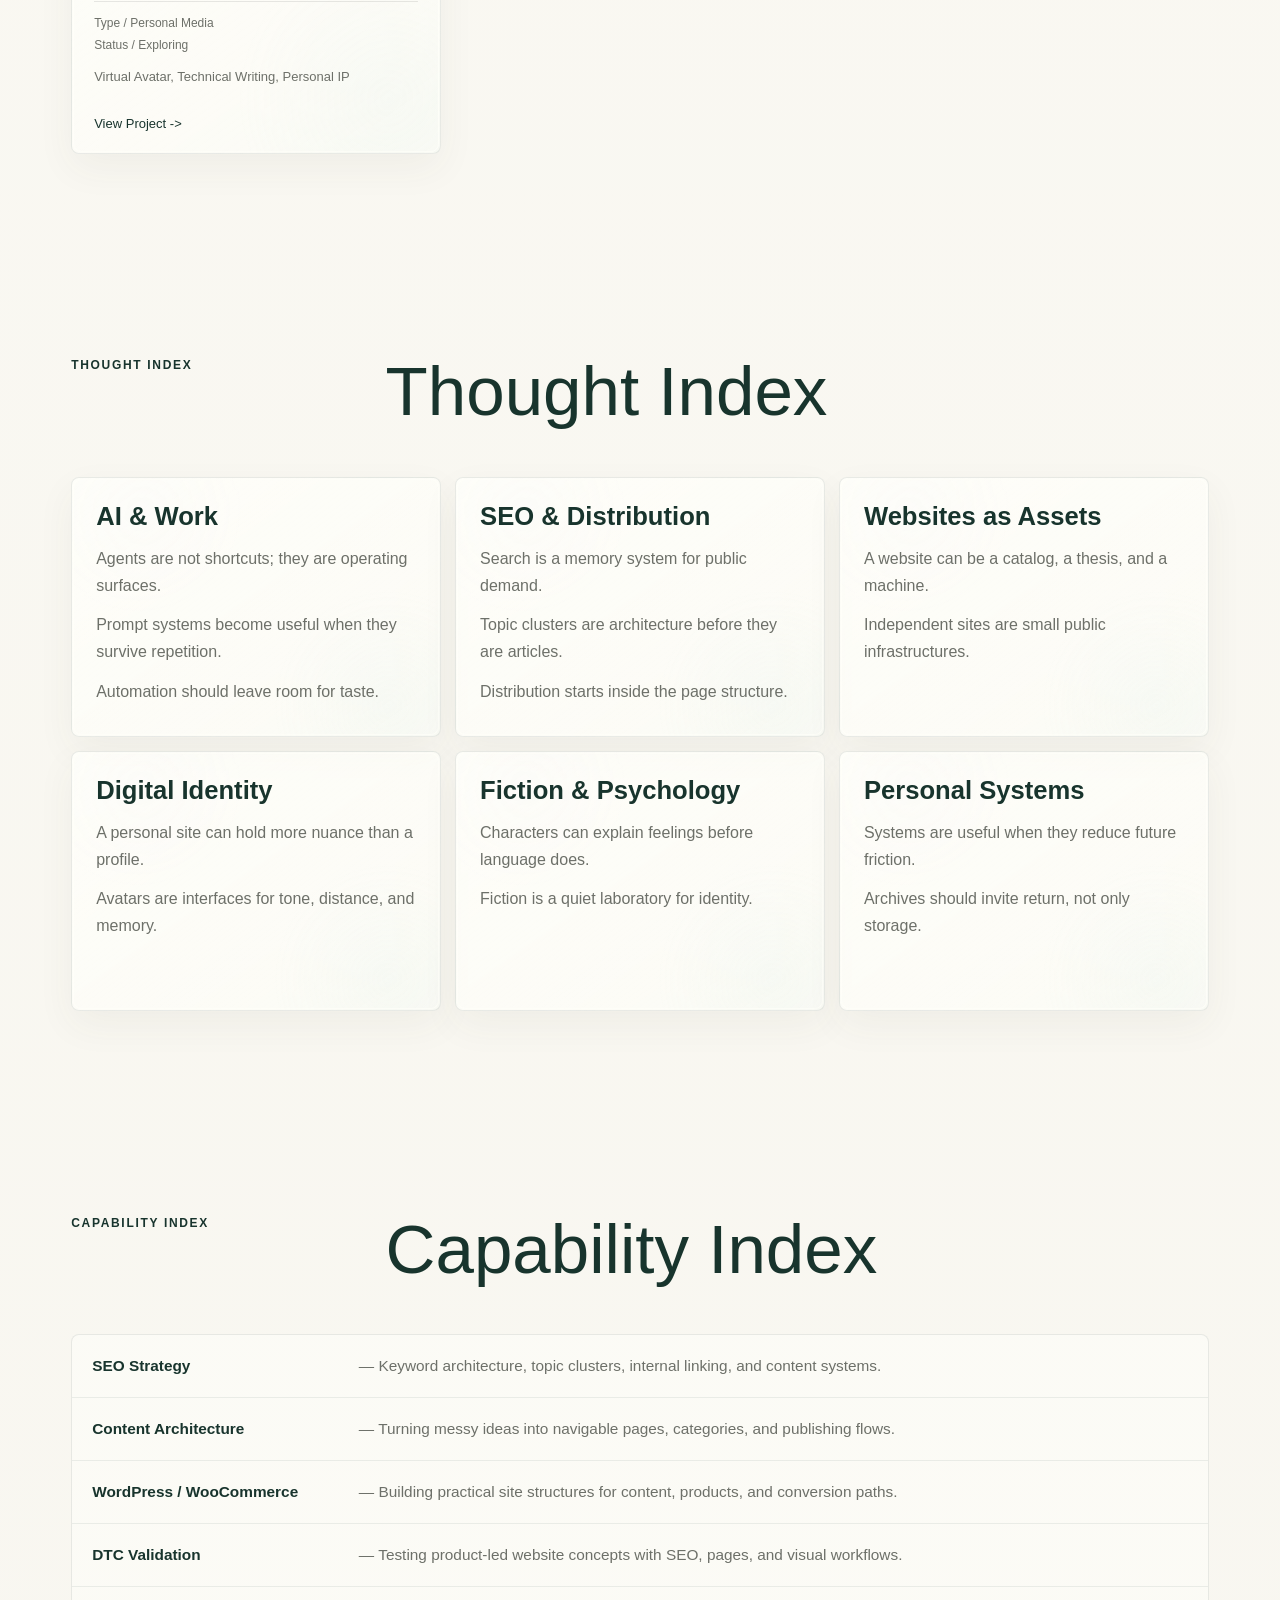
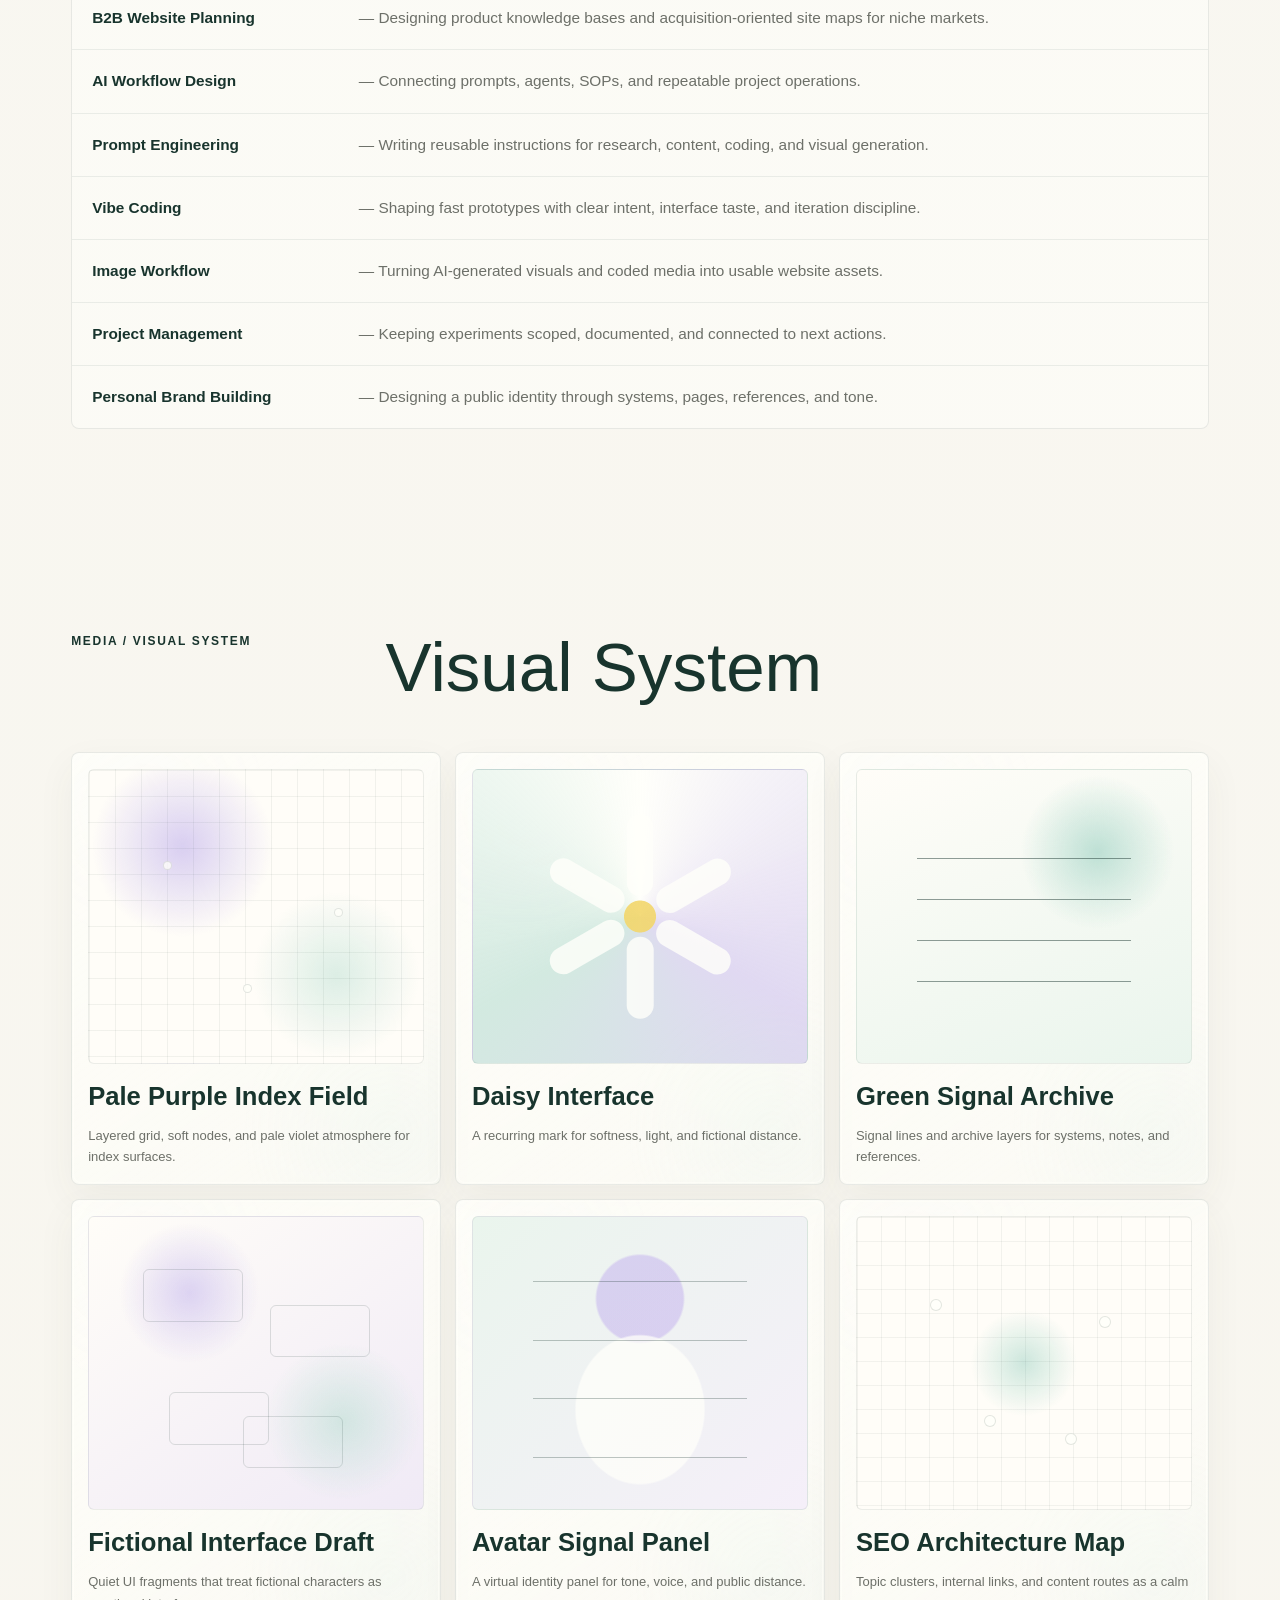
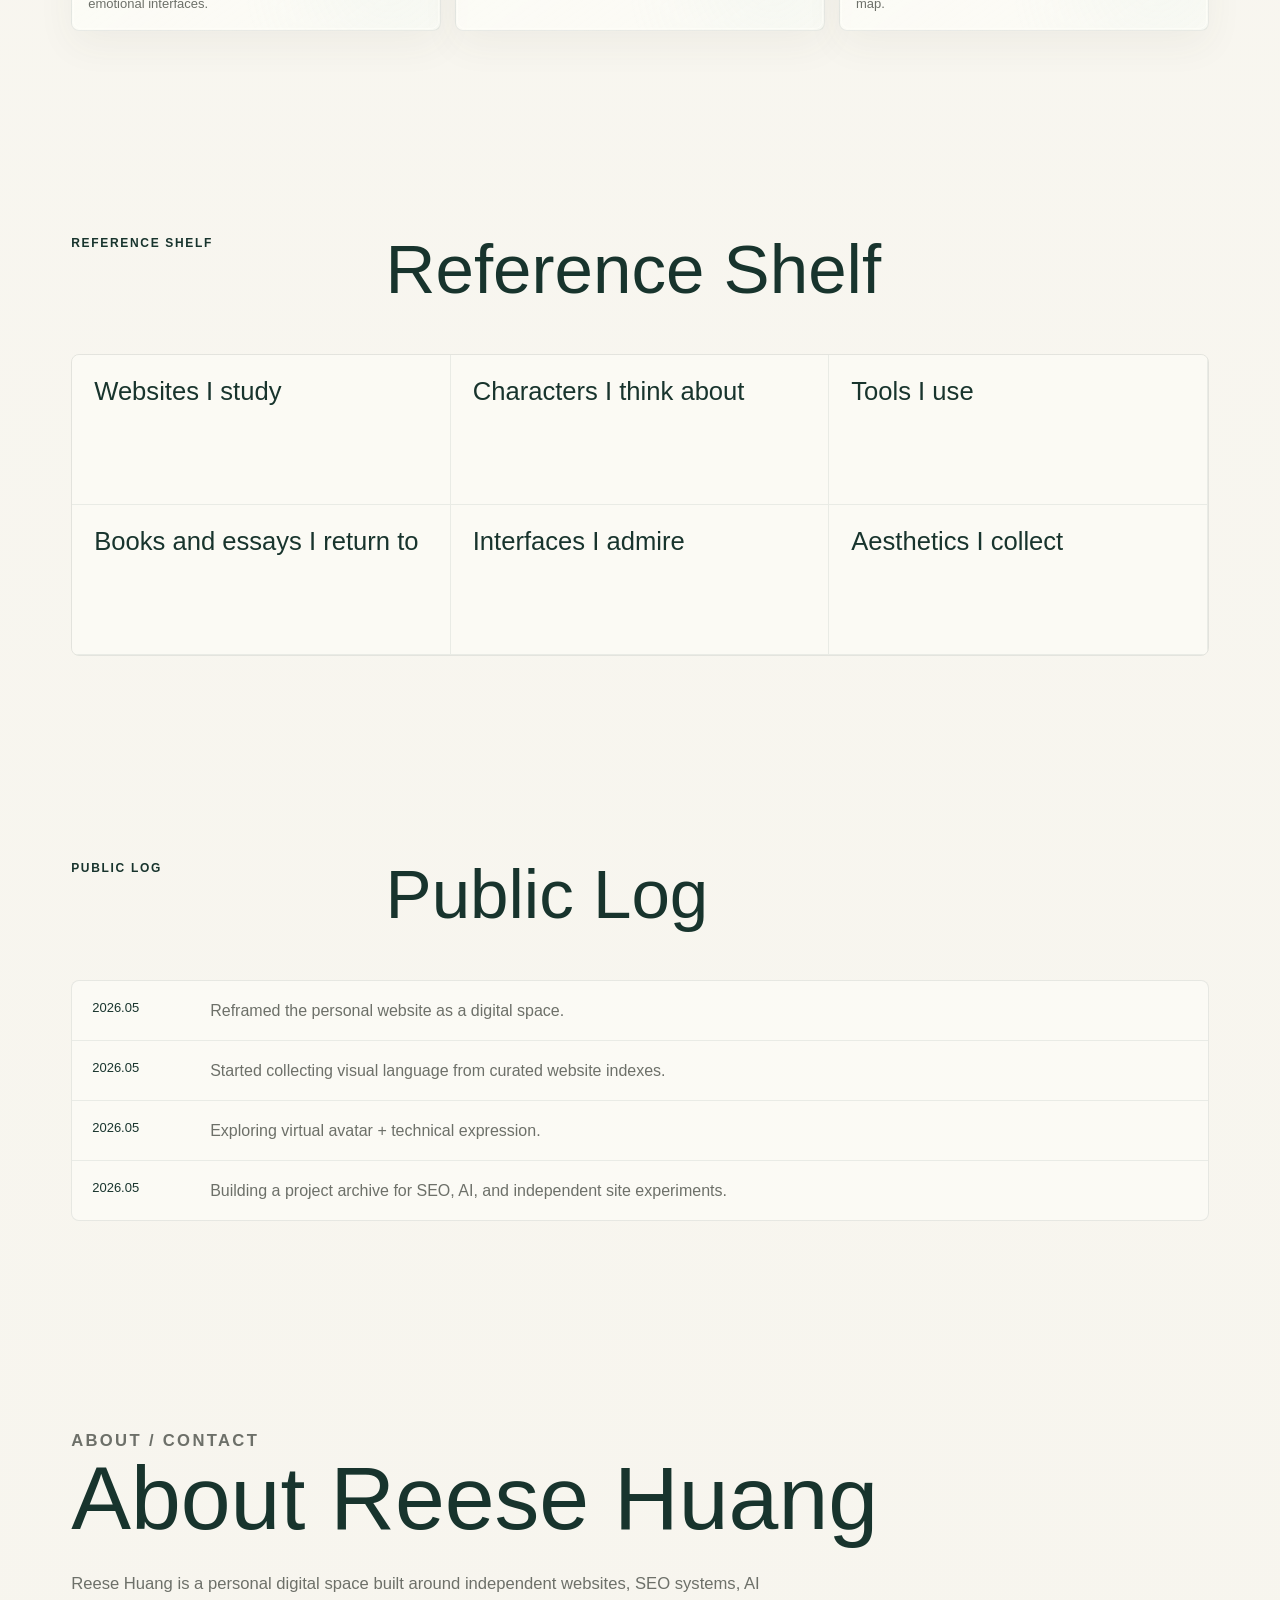
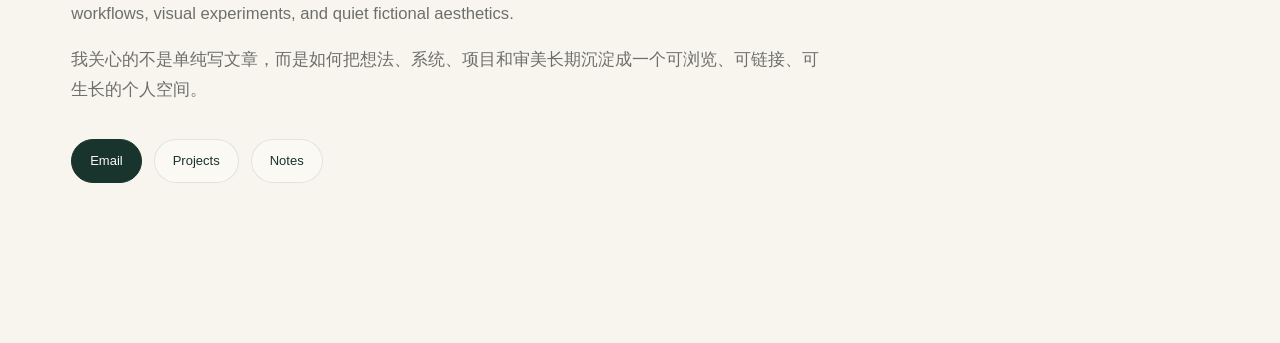
==== commit 4691d45a: "Use native WordPress header and footer" ====
--- a/reese-huang-demo/index.html
+++ b/reese-huang-demo/index.html
@@ -9,22 +9,6 @@
 </head>
 <body>
   <main class="reese-space">
-    <header class="rs-nav" data-reveal>
-      <a class="rs-brand" href="index.html" aria-label="Reese Huang home">Reese Huang</a>
-      <button class="rs-menu-toggle" type="button" aria-label="Toggle navigation" aria-expanded="false" data-menu-toggle>
-        <span></span>
-        <span></span>
-      </button>
-      <nav class="rs-nav-links" data-nav-links>
-        <a href="#index">Index</a>
-        <a href="projects.html">Projects</a>
-        <a href="#systems">Systems</a>
-        <a href="#notes">Notes</a>
-        <a href="#references">References</a>
-        <a href="#about">About</a>
-      </nav>
-    </header>
-
     <section class="rs-hero" id="top">
       <div class="rs-hero-copy" data-reveal>
         <p class="rs-kicker">Personal Digital Space</p>
@@ -492,38 +476,6 @@
       </div>
     </section>
 
-    <section class="rs-section rs-site-footer" data-reveal>
-      <div class="rs-footer-mark">
-        <p class="rs-kicker">Personal Digital Space</p>
-        <h2>Reese Huang</h2>
-      </div>
-      <div class="rs-footer-grid">
-        <div>
-          <h3>Index</h3>
-          <a href="#index">Capability Gallery</a>
-          <a href="#projects">Project Directory</a>
-          <a href="#notes">Thought Index</a>
-          <a href="#references">Reference Shelf</a>
-        </div>
-        <div>
-          <h3>Systems</h3>
-          <a href="#systems">AI Workflows</a>
-          <a href="#capabilities">Capability Index</a>
-          <a href="#visual-system">Visual System</a>
-          <a href="projects.html">Project Archive</a>
-        </div>
-        <div>
-          <h3>Contact</h3>
-          <a href="mailto:hello@reesehuang.com">hello@reesehuang.com</a>
-          <span>SEO / AI / Independent Websites</span>
-          <span>Quiet experiments, public fragments.</span>
-        </div>
-      </div>
-      <div class="rs-footer-bottom">
-        <span>© 2026 Reese Huang</span>
-        <span>Built as a living personal archive.</span>
-      </div>
-    </section>
   </main>
 
   <script src="assets/js/main.js"></script>
--- a/reese-huang-demo/assets/css/style.css
+++ b/reese-huang-demo/assets/css/style.css
@@ -30,7 +30,7 @@
 }
 
 .reese-space {
-  padding-top: 74px;
+  padding-top: 0;
 }
 
 .reese-space *,
@@ -44,94 +44,267 @@
   text-decoration: none;
 }
 
-.reese-space .rs-nav,
-.reese-projects .rp-nav {
+body:has(.reese-space),
+body:has(.reese-projects),
+body.home,
+body.page-id-310,
+body.page-id-311 {
+  background: #fbfaf5;
+}
+
+body:has(.reese-space) .site-content,
+body:has(.reese-space) .content-area,
+body:has(.reese-space) .site-main,
+body:has(.reese-space) .inside-article,
+body:has(.reese-space) .entry-content,
+body:has(.reese-projects) .site-content,
+body:has(.reese-projects) .content-area,
+body:has(.reese-projects) .site-main,
+body:has(.reese-projects) .inside-article,
+body:has(.reese-projects) .entry-content,
+body.home .site-content,
+body.home .content-area,
+body.home .site-main,
+body.home .inside-article,
+body.home .entry-content,
+body.page-id-310 .site-content,
+body.page-id-310 .content-area,
+body.page-id-310 .site-main,
+body.page-id-310 .inside-article,
+body.page-id-310 .entry-content,
+body.page-id-311 .site-content,
+body.page-id-311 .content-area,
+body.page-id-311 .site-main,
+body.page-id-311 .inside-article,
+body.page-id-311 .entry-content {
+  margin: 0 !important;
+  max-width: none !important;
+  padding: 0 !important;
+  width: 100% !important;
+}
+
+body:has(.reese-space) .entry-header,
+body:has(.reese-projects) .entry-header,
+body.home .entry-header,
+body.page-id-310 .entry-header,
+body.page-id-311 .entry-header {
+  display: none;
+}
+
+body:has(.reese-space) .wp-block-html,
+body:has(.reese-projects) .wp-block-html,
+body.home .wp-block-html,
+body.page-id-310 .wp-block-html,
+body.page-id-311 .wp-block-html {
+  margin: 0 !important;
+  max-width: none !important;
+}
+
+body:has(.reese-space) .site-header,
+body:has(.reese-projects) .site-header,
+body.home .site-header,
+body.page-id-310 .site-header,
+body.page-id-311 .site-header {
+  backdrop-filter: blur(18px);
+  background:
+    linear-gradient(90deg, rgba(251, 250, 245, 0.9), rgba(251, 250, 245, 0.76)),
+    radial-gradient(circle at 18% 50%, rgba(207, 195, 239, 0.18), transparent 26%),
+    radial-gradient(circle at 84% 50%, rgba(185, 222, 210, 0.2), transparent 30%);
+  border-bottom: 1px solid rgba(32, 35, 31, 0.1);
+  box-shadow: 0 14px 42px rgba(38, 51, 43, 0.08);
+  position: sticky;
+  top: 0;
+  z-index: 1000;
+}
+
+body.admin-bar:has(.reese-space) .site-header,
+body.admin-bar:has(.reese-projects) .site-header,
+body.admin-bar.home .site-header,
+body.admin-bar.page-id-310 .site-header,
+body.admin-bar.page-id-311 .site-header {
+  top: 32px;
+}
+
+body:has(.reese-space) .inside-header,
+body:has(.reese-projects) .inside-header,
+body.home .inside-header,
+body.page-id-310 .inside-header,
+body.page-id-311 .inside-header {
   align-items: center;
-  backdrop-filter: blur(18px);
-  background: rgba(251, 250, 245, 0.75);
-  border-bottom: 1px solid var(--rs-line);
+  max-width: none;
+  padding: 14px clamp(18px, 4vw, 56px);
+}
+
+body:has(.reese-space) .site-branding,
+body:has(.reese-projects) .site-branding,
+body.home .site-branding,
+body.page-id-310 .site-branding,
+body.page-id-311 .site-branding {
+  align-items: center;
+  display: flex;
+  min-height: 40px;
+}
+
+body:has(.reese-space) .main-title,
+body:has(.reese-projects) .main-title,
+body.home .main-title,
+body.page-id-310 .main-title,
+body.page-id-311 .main-title {
+  font-size: 14px;
+  font-weight: 680;
+  letter-spacing: 0.02em;
+  line-height: 1;
+  margin: 0;
+}
+
+body:has(.reese-space) .main-title a,
+body:has(.reese-projects) .main-title a,
+body.home .main-title a,
+body.page-id-310 .main-title a,
+body.page-id-311 .main-title a {
+  color: #18342d;
+}
+
+body:has(.reese-space) .main-navigation,
+body:has(.reese-projects) .main-navigation,
+body.home .main-navigation,
+body.page-id-310 .main-navigation,
+body.page-id-311 .main-navigation {
+  background: transparent;
+}
+
+body:has(.reese-space) .main-navigation .inside-navigation,
+body:has(.reese-projects) .main-navigation .inside-navigation,
+body.home .main-navigation .inside-navigation,
+body.page-id-310 .main-navigation .inside-navigation,
+body.page-id-311 .main-navigation .inside-navigation {
+  max-width: none;
+}
+
+body:has(.reese-space) .main-navigation .main-nav ul li a,
+body:has(.reese-projects) .main-navigation .main-nav ul li a,
+body.home .main-navigation .main-nav ul li a,
+body.page-id-310 .main-navigation .main-nav ul li a,
+body.page-id-311 .main-navigation .main-nav ul li a {
+  color: #6d7069;
+  font-size: 13px;
+  line-height: 40px;
+  padding-left: clamp(9px, 1.2vw, 16px);
+  padding-right: clamp(9px, 1.2vw, 16px);
+  transition: color 220ms cubic-bezier(0.22, 1, 0.36, 1), transform 220ms cubic-bezier(0.22, 1, 0.36, 1);
+}
+
+body:has(.reese-space) .main-navigation .main-nav ul li:hover > a,
+body:has(.reese-projects) .main-navigation .main-nav ul li:hover > a,
+body.home .main-navigation .main-nav ul li:hover > a,
+body.page-id-310 .main-navigation .main-nav ul li:hover > a,
+body.page-id-311 .main-navigation .main-nav ul li:hover > a,
+body:has(.reese-space) .main-navigation .main-nav ul li[class*="current-menu-"] > a,
+body:has(.reese-projects) .main-navigation .main-nav ul li[class*="current-menu-"] > a,
+body.home .main-navigation .main-nav ul li[class*="current-menu-"] > a,
+body.page-id-310 .main-navigation .main-nav ul li[class*="current-menu-"] > a,
+body.page-id-311 .main-navigation .main-nav ul li[class*="current-menu-"] > a {
+  background: transparent;
+  color: #18342d;
+}
+
+body:has(.reese-space) .main-navigation .main-nav ul li:hover > a,
+body:has(.reese-projects) .main-navigation .main-nav ul li:hover > a,
+body.home .main-navigation .main-nav ul li:hover > a,
+body.page-id-310 .main-navigation .main-nav ul li:hover > a,
+body.page-id-311 .main-navigation .main-nav ul li:hover > a {
+  transform: translateY(-1px);
+}
+
+body:has(.reese-space) .menu-toggle,
+body:has(.reese-projects) .menu-toggle,
+body.home .menu-toggle,
+body.page-id-310 .menu-toggle,
+body.page-id-311 .menu-toggle {
+  background: rgba(255, 255, 250, 0.6);
+  border: 1px solid rgba(32, 35, 31, 0.1);
+  border-radius: 999px;
+  color: #18342d;
+  line-height: 38px;
+  padding: 0 14px;
+}
+
+body:has(.reese-space) .site-footer,
+body:has(.reese-projects) .site-footer,
+body.home .site-footer,
+body.page-id-310 .site-footer,
+body.page-id-311 .site-footer,
+body:has(.reese-space) .site-info,
+body:has(.reese-projects) .site-info,
+body.home .site-info,
+body.page-id-310 .site-info,
+body.page-id-311 .site-info {
+  background:
+    linear-gradient(145deg, rgba(255, 255, 250, 0.74), rgba(255, 255, 250, 0.46)),
+    radial-gradient(circle at 12% 18%, rgba(207, 195, 239, 0.2), transparent 30%),
+    radial-gradient(circle at 92% 88%, rgba(185, 222, 210, 0.22), transparent 34%);
+  border-top: 1px solid rgba(24, 52, 45, 0.1);
+  color: #18342d;
+}
+
+body:has(.reese-space) .inside-site-info,
+body:has(.reese-projects) .inside-site-info,
+body.home .inside-site-info,
+body.page-id-310 .inside-site-info,
+body.page-id-311 .inside-site-info {
+  align-items: center;
   display: flex;
   justify-content: space-between;
-  left: 0;
-  margin: 0 auto;
-  padding: 18px clamp(18px, 4vw, 56px);
-  position: sticky;
-  right: 0;
-  top: 0;
-  z-index: 20;
-}
-
-.reese-space .rs-nav {
-  box-shadow: 0 14px 42px rgba(38, 51, 43, 0.08);
-  position: fixed;
-  width: 100%;
-  z-index: 1000;
-}
-
-body.admin-bar .reese-space .rs-nav {
-  top: 32px;
+  max-width: none;
+  min-height: 116px;
+  padding: 28px clamp(18px, 4vw, 56px);
+}
+
+body:has(.reese-space) .copyright-bar,
+body:has(.reese-projects) .copyright-bar,
+body.home .copyright-bar,
+body.page-id-310 .copyright-bar,
+body.page-id-311 .copyright-bar {
+  color: rgba(24, 52, 45, 0.62);
+  font-size: 12px;
+  letter-spacing: 0.08em;
+  line-height: 1.6;
+  text-align: left;
+  text-transform: uppercase;
+}
+
+body:has(.reese-space) .copyright-bar .rh-footer-title,
+body:has(.reese-projects) .copyright-bar .rh-footer-title,
+body.home .copyright-bar .rh-footer-title,
+body.page-id-310 .copyright-bar .rh-footer-title,
+body.page-id-311 .copyright-bar .rh-footer-title {
+  color: #18342d;
+  display: block;
+  font-size: clamp(1.35rem, 3vw, 2.6rem);
+  font-weight: 520;
+  letter-spacing: 0;
+  line-height: 1;
+  text-transform: none;
+}
+
+body:has(.reese-space) .copyright-bar .rh-footer-line,
+body:has(.reese-projects) .copyright-bar .rh-footer-line,
+body.home .copyright-bar .rh-footer-line,
+body.page-id-310 .copyright-bar .rh-footer-line,
+body.page-id-311 .copyright-bar .rh-footer-line {
+  color: rgba(24, 52, 45, 0.62);
+  display: block;
+  font-size: 12px;
+  letter-spacing: 0.08em;
+  line-height: 1.6;
+  margin-top: 10px;
+  text-transform: uppercase;
 }
 
 .reese-space .rs-section,
 .reese-space .rh-gallery-section,
 .reese-space .rs-about {
-  scroll-margin-top: 96px;
-}
-
-.reese-space .rs-brand,
-.reese-projects .rp-brand {
-  color: var(--rs-ink-green);
-  font-size: 14px;
-  font-weight: 680;
-  letter-spacing: 0.02em;
-}
-
-.reese-space .rs-nav-links {
-  align-items: center;
-  display: flex;
-  gap: clamp(14px, 2vw, 28px);
-}
-
-.reese-space .rs-nav-links a,
-.reese-projects .rp-home {
-  color: var(--rs-muted);
-  font-size: 13px;
-  transition: color 220ms var(--rs-ease), transform 220ms var(--rs-ease);
-}
-
-.reese-space .rs-nav-links a:hover,
-.reese-projects .rp-home:hover {
-  color: var(--rs-ink-green);
-  transform: translateY(-1px);
-}
-
-.reese-space .rs-menu-toggle {
-  align-items: center;
-  background: transparent;
-  border: 0;
-  display: none;
-  flex-direction: column;
-  gap: 5px;
-  height: 36px;
-  justify-content: center;
-  padding: 0;
-  width: 36px;
-}
-
-.reese-space .rs-menu-toggle span {
-  background: var(--rs-ink-green);
-  display: block;
-  height: 1px;
-  transition: transform 240ms var(--rs-ease);
-  width: 18px;
-}
-
-.reese-space .rs-nav.menu-open .rs-menu-toggle span:first-child {
-  transform: translateY(3px) rotate(28deg);
-}
-
-.reese-space .rs-nav.menu-open .rs-menu-toggle span:last-child {
-  transform: translateY(-3px) rotate(-28deg);
+  scroll-margin-top: 110px;
 }
 
 .reese-space .rs-hero,
@@ -434,7 +607,7 @@
 .reese-space .rs-section,
 .reese-projects .rp-filter-wrap,
 .reese-projects .rp-project-list,
-.reese-projects .rp-footer {
+.reese-projects .rp-closing {
   margin: 0 auto;
   max-width: 1240px;
   padding: clamp(54px, 8vw, 104px) clamp(18px, 4vw, 56px);
@@ -448,7 +621,7 @@
 }
 
 .reese-space .rs-section-head h2,
-.reese-projects .rp-footer h2 {
+.reese-projects .rp-closing h2 {
   color: var(--rs-ink-green);
   font-size: clamp(2.1rem, 5.4vw, 5.9rem);
   font-weight: 520;
@@ -460,7 +633,7 @@
 
 .reese-space .rs-section-head p:not(.rs-kicker),
 .reese-space .rs-about p,
-.reese-projects .rp-footer p {
+.reese-projects .rp-closing p {
   color: var(--rs-muted);
   font-size: clamp(0.98rem, 1.3vw, 1.12rem);
   line-height: 1.8;
@@ -1406,89 +1579,6 @@
   margin-top: 16px;
 }
 
-.reese-space .rs-site-footer {
-  border-top: 1px solid rgba(24, 52, 45, 0.1);
-  margin-top: clamp(10px, 3vw, 32px);
-  padding-bottom: clamp(30px, 5vw, 58px);
-}
-
-.reese-space .rs-footer-mark {
-  align-items: end;
-  display: grid;
-  gap: 18px;
-  grid-template-columns: minmax(180px, 0.34fr) minmax(0, 1fr);
-  margin-bottom: 28px;
-}
-
-.reese-space .rs-footer-mark h2 {
-  color: var(--rs-ink-green);
-  font-size: clamp(2.4rem, 7vw, 7.4rem);
-  font-weight: 520;
-  letter-spacing: 0;
-  line-height: 0.92;
-  margin: 0;
-}
-
-.reese-space .rs-footer-grid {
-  background:
-    linear-gradient(145deg, rgba(255, 255, 250, 0.72), rgba(255, 255, 250, 0.42)),
-    radial-gradient(circle at 12% 18%, rgba(207, 195, 239, 0.18), transparent 28%),
-    radial-gradient(circle at 92% 88%, rgba(185, 222, 210, 0.2), transparent 32%);
-  border: 1px solid rgba(24, 52, 45, 0.09);
-  border-radius: var(--rs-radius);
-  display: grid;
-  grid-template-columns: repeat(3, minmax(0, 1fr));
-  overflow: hidden;
-}
-
-.reese-space .rs-footer-grid > div {
-  border-right: 1px solid rgba(24, 52, 45, 0.075);
-  min-height: 210px;
-  padding: 22px;
-}
-
-.reese-space .rs-footer-grid > div:last-child {
-  border-right: 0;
-}
-
-.reese-space .rs-footer-grid h3 {
-  color: var(--rs-ink-green);
-  font-size: 13px;
-  letter-spacing: 0.12em;
-  margin: 0 0 24px;
-  text-transform: uppercase;
-}
-
-.reese-space .rs-footer-grid a,
-.reese-space .rs-footer-grid span {
-  color: var(--rs-muted);
-  display: block;
-  font-size: 14px;
-  line-height: 1.65;
-  margin-top: 10px;
-}
-
-.reese-space .rs-footer-grid a {
-  transition: color 220ms var(--rs-ease), transform 220ms var(--rs-ease);
-}
-
-.reese-space .rs-footer-grid a:hover {
-  color: var(--rs-ink-green);
-  transform: translateX(3px);
-}
-
-.reese-space .rs-footer-bottom {
-  color: rgba(24, 52, 45, 0.58);
-  display: flex;
-  flex-wrap: wrap;
-  font-size: 12px;
-  gap: 10px 22px;
-  justify-content: space-between;
-  letter-spacing: 0.08em;
-  margin-top: 18px;
-  text-transform: uppercase;
-}
-
 .reese-projects .rp-filter-wrap {
   display: flex;
   flex-wrap: wrap;
@@ -1744,7 +1834,7 @@
   margin-top: 26px;
 }
 
-.reese-projects .rp-footer {
+.reese-projects .rp-closing {
   padding-top: 40px;
 }
 
@@ -1801,8 +1891,7 @@
   .reese-space .rs-project-grid,
   .reese-space .rs-thought-grid,
   .reese-space .rs-visual-grid,
-  .reese-space .rs-shelf,
-  .reese-space .rs-footer-grid {
+  .reese-space .rs-shelf {
     grid-template-columns: repeat(2, minmax(0, 1fr));
   }
 
@@ -1843,41 +1932,43 @@
 }
 
 @media (max-width: 760px) {
-  .reese-space {
-    padding-top: 68px;
-  }
-
-  body.admin-bar .reese-space .rs-nav {
+  body.admin-bar:has(.reese-space) .site-header,
+  body.admin-bar:has(.reese-projects) .site-header,
+  body.admin-bar.home .site-header,
+  body.admin-bar.page-id-310 .site-header,
+  body.admin-bar.page-id-311 .site-header {
     top: 46px;
   }
 
-  .reese-space .rs-menu-toggle {
-    display: inline-flex;
-  }
-
-  .reese-space .rs-nav {
-    align-items: flex-start;
-    flex-wrap: wrap;
-    max-height: calc(100vh - 12px);
-    overflow-y: auto;
-  }
-
-  .reese-space .rs-nav-links {
-    display: none;
+  body:has(.reese-space) .inside-header,
+  body:has(.reese-projects) .inside-header,
+  body.home .inside-header,
+  body.page-id-310 .inside-header,
+  body.page-id-311 .inside-header {
+    padding-left: 16px;
+    padding-right: 16px;
+  }
+
+  body:has(.reese-space) .main-navigation.toggled .main-nav,
+  body:has(.reese-projects) .main-navigation.toggled .main-nav,
+  body.home .main-navigation.toggled .main-nav,
+  body.page-id-310 .main-navigation.toggled .main-nav,
+  body.page-id-311 .main-navigation.toggled .main-nav {
+    background: rgba(251, 250, 245, 0.98);
+    border-top: 1px solid rgba(32, 35, 31, 0.1);
     flex-basis: 100%;
-    flex-direction: column;
-    gap: 0;
-    padding-top: 16px;
-  }
-
-  .reese-space .rs-nav.menu-open .rs-nav-links {
-    display: flex;
-    background: rgba(251, 250, 245, 0.96);
-  }
-
-  .reese-space .rs-nav-links a {
+    margin-top: 12px;
+    width: 100%;
+  }
+
+  body:has(.reese-space) .main-navigation.toggled .main-nav ul li a,
+  body:has(.reese-projects) .main-navigation.toggled .main-nav ul li a,
+  body.home .main-navigation.toggled .main-nav ul li a,
+  body.page-id-310 .main-navigation.toggled .main-nav ul li a,
+  body.page-id-311 .main-navigation.toggled .main-nav ul li a {
     border-top: 1px solid var(--rs-line);
-    padding: 13px 0;
+    line-height: 1.2;
+    padding: 14px 0;
     width: 100%;
   }
 
@@ -1892,20 +1983,8 @@
   .reese-space .rs-thought-grid,
   .reese-space .rs-visual-grid,
   .reese-space .rs-shelf,
-  .reese-space .rs-focus-grid,
-  .reese-space .rs-footer-grid,
-  .reese-space .rs-footer-mark {
+  .reese-space .rs-focus-grid {
     grid-template-columns: 1fr;
-  }
-
-  .reese-space .rs-footer-grid > div {
-    border-bottom: 1px solid rgba(24, 52, 45, 0.075);
-    border-right: 0;
-    min-height: auto;
-  }
-
-  .reese-space .rs-footer-grid > div:last-child {
-    border-bottom: 0;
   }
 
   .reese-space .rs-hero,
@@ -1913,7 +1992,7 @@
   .reese-space .rs-section,
   .reese-projects .rp-filter-wrap,
   .reese-projects .rp-project-list,
-  .reese-projects .rp-footer {
+  .reese-projects .rp-closing {
     padding-left: 16px;
     padding-right: 16px;
   }
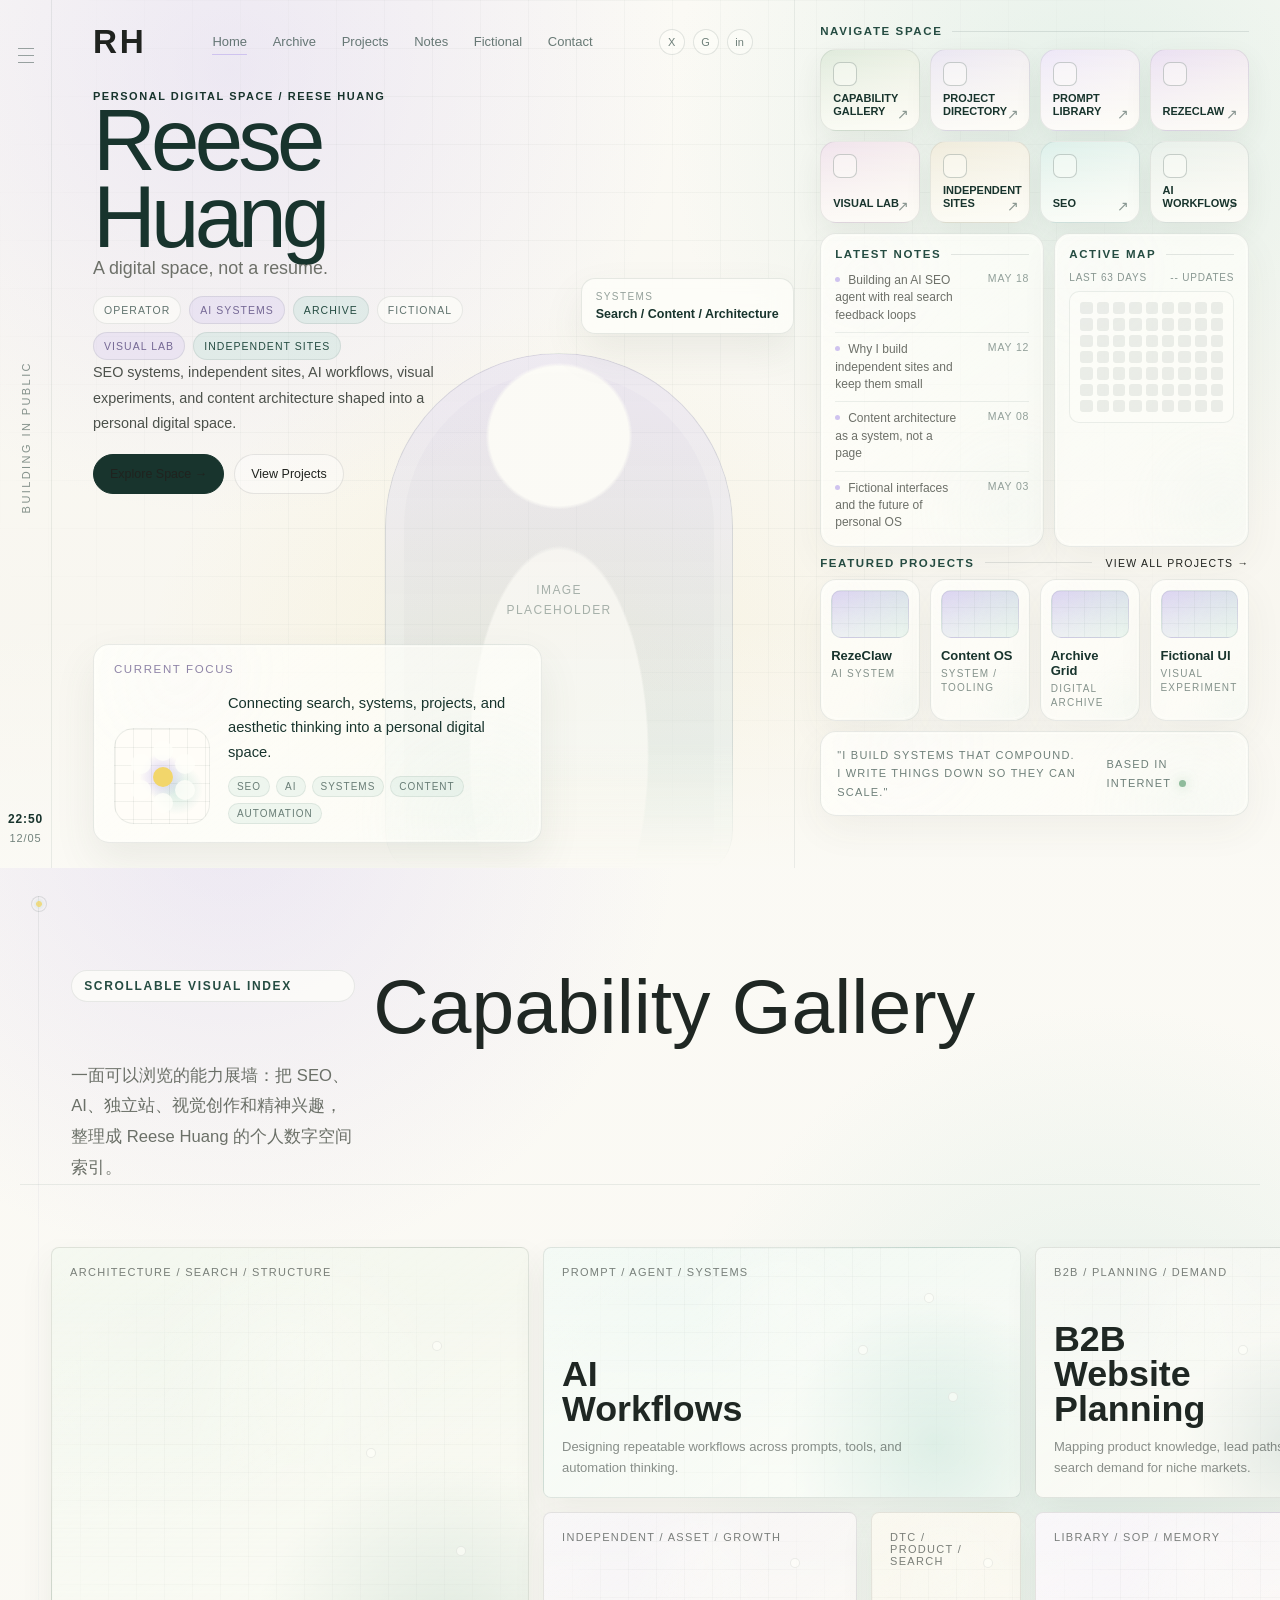
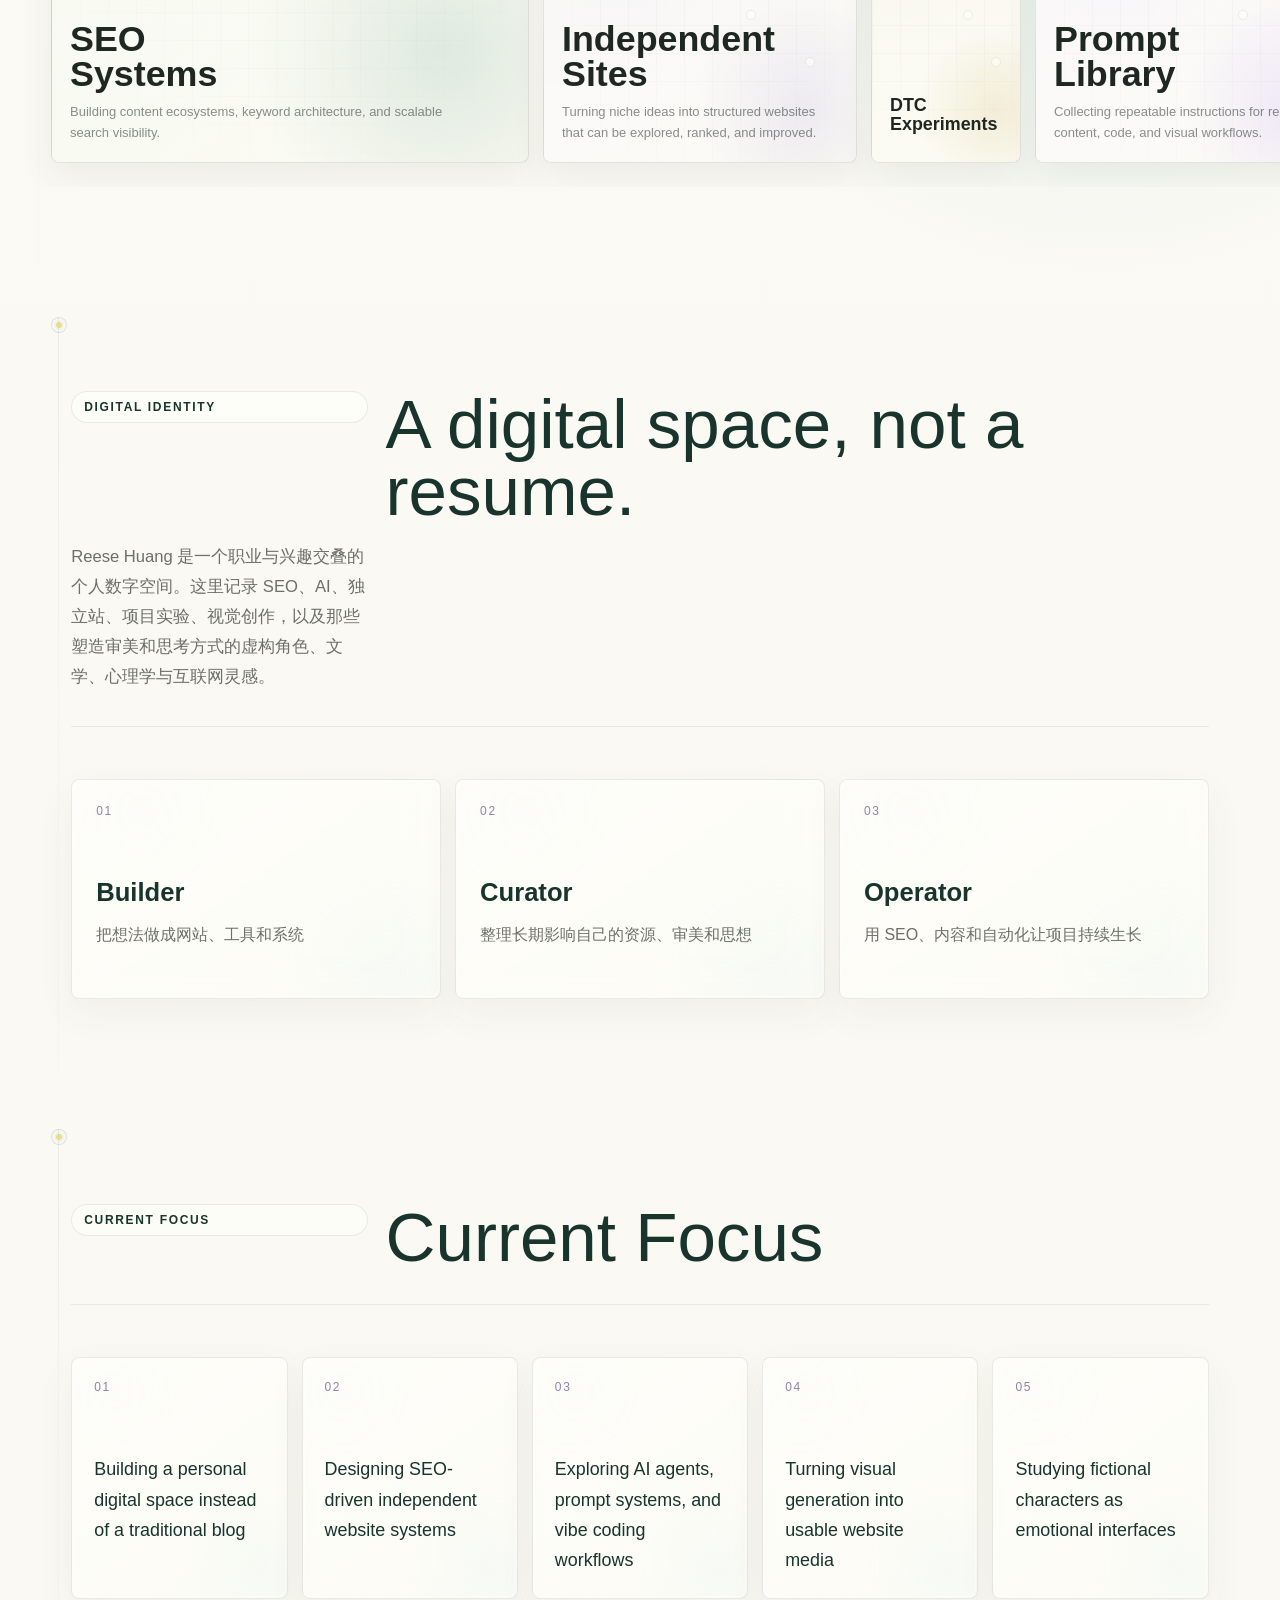
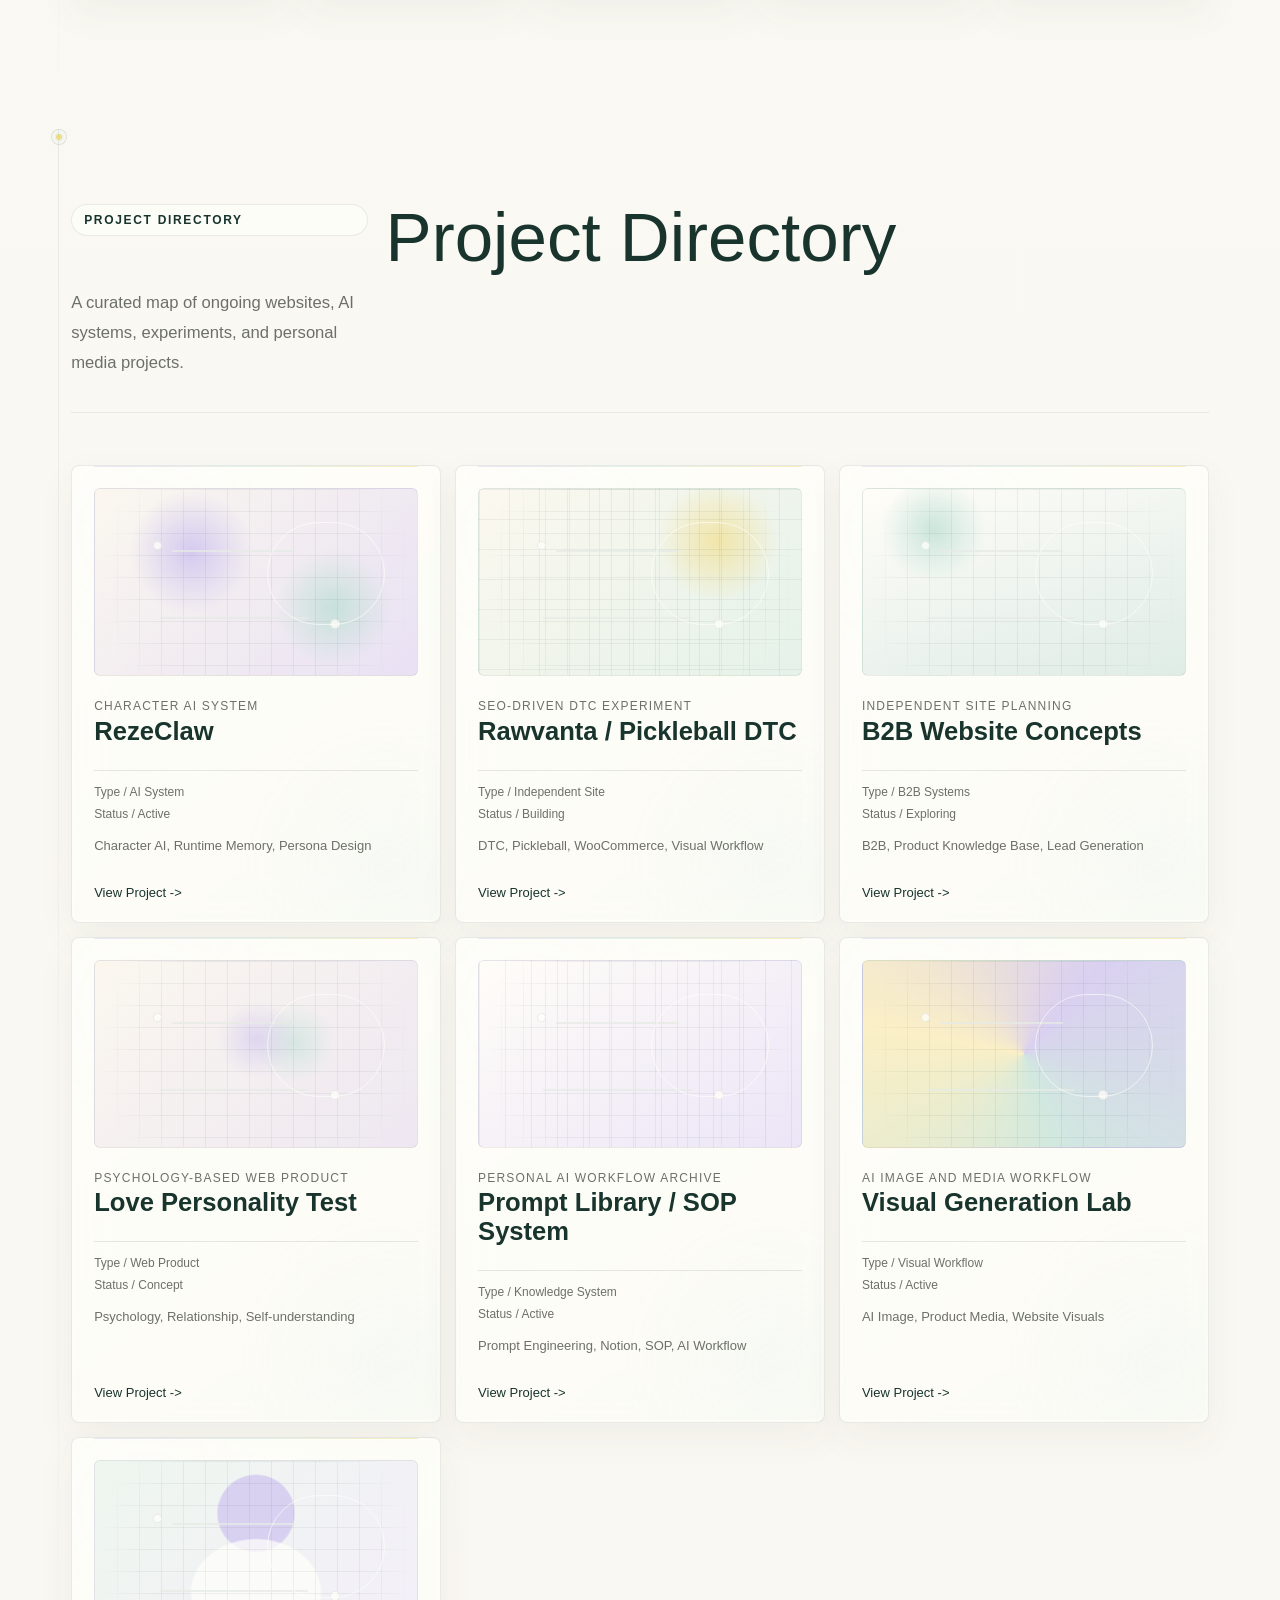
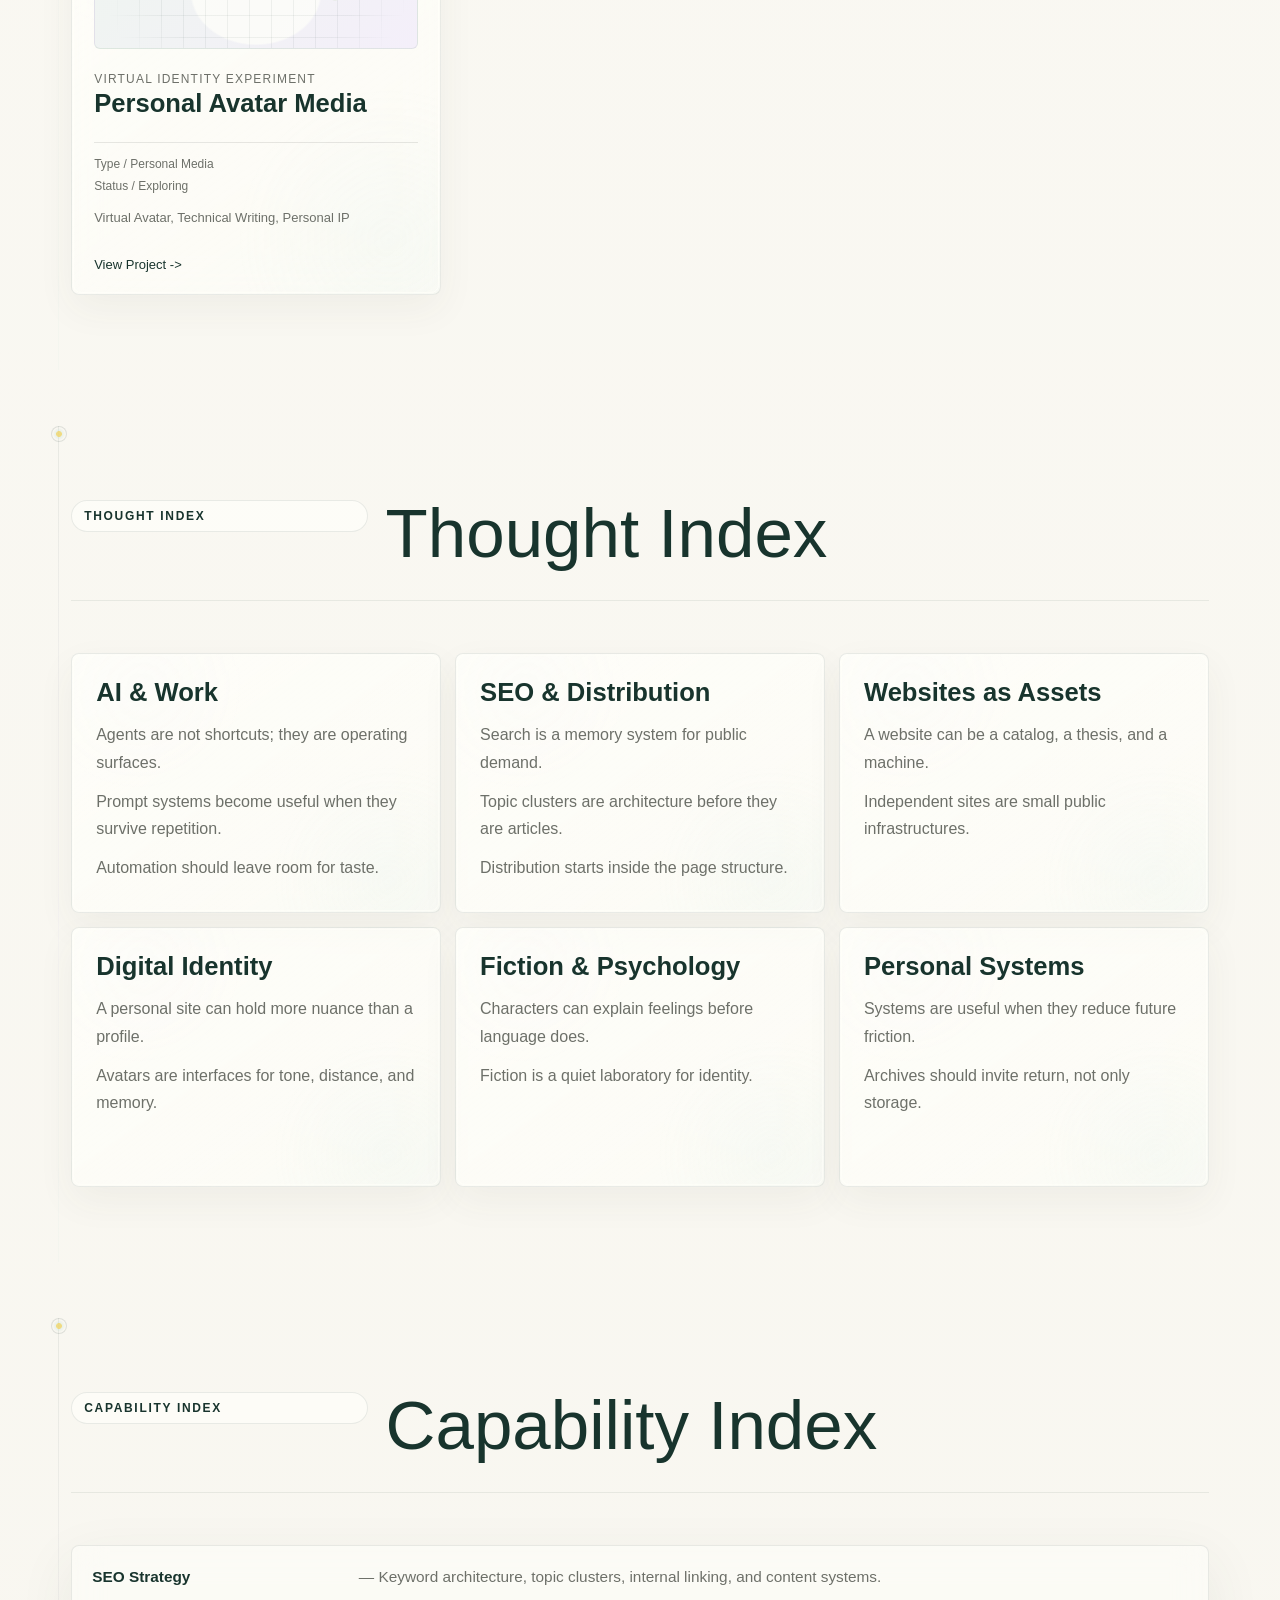
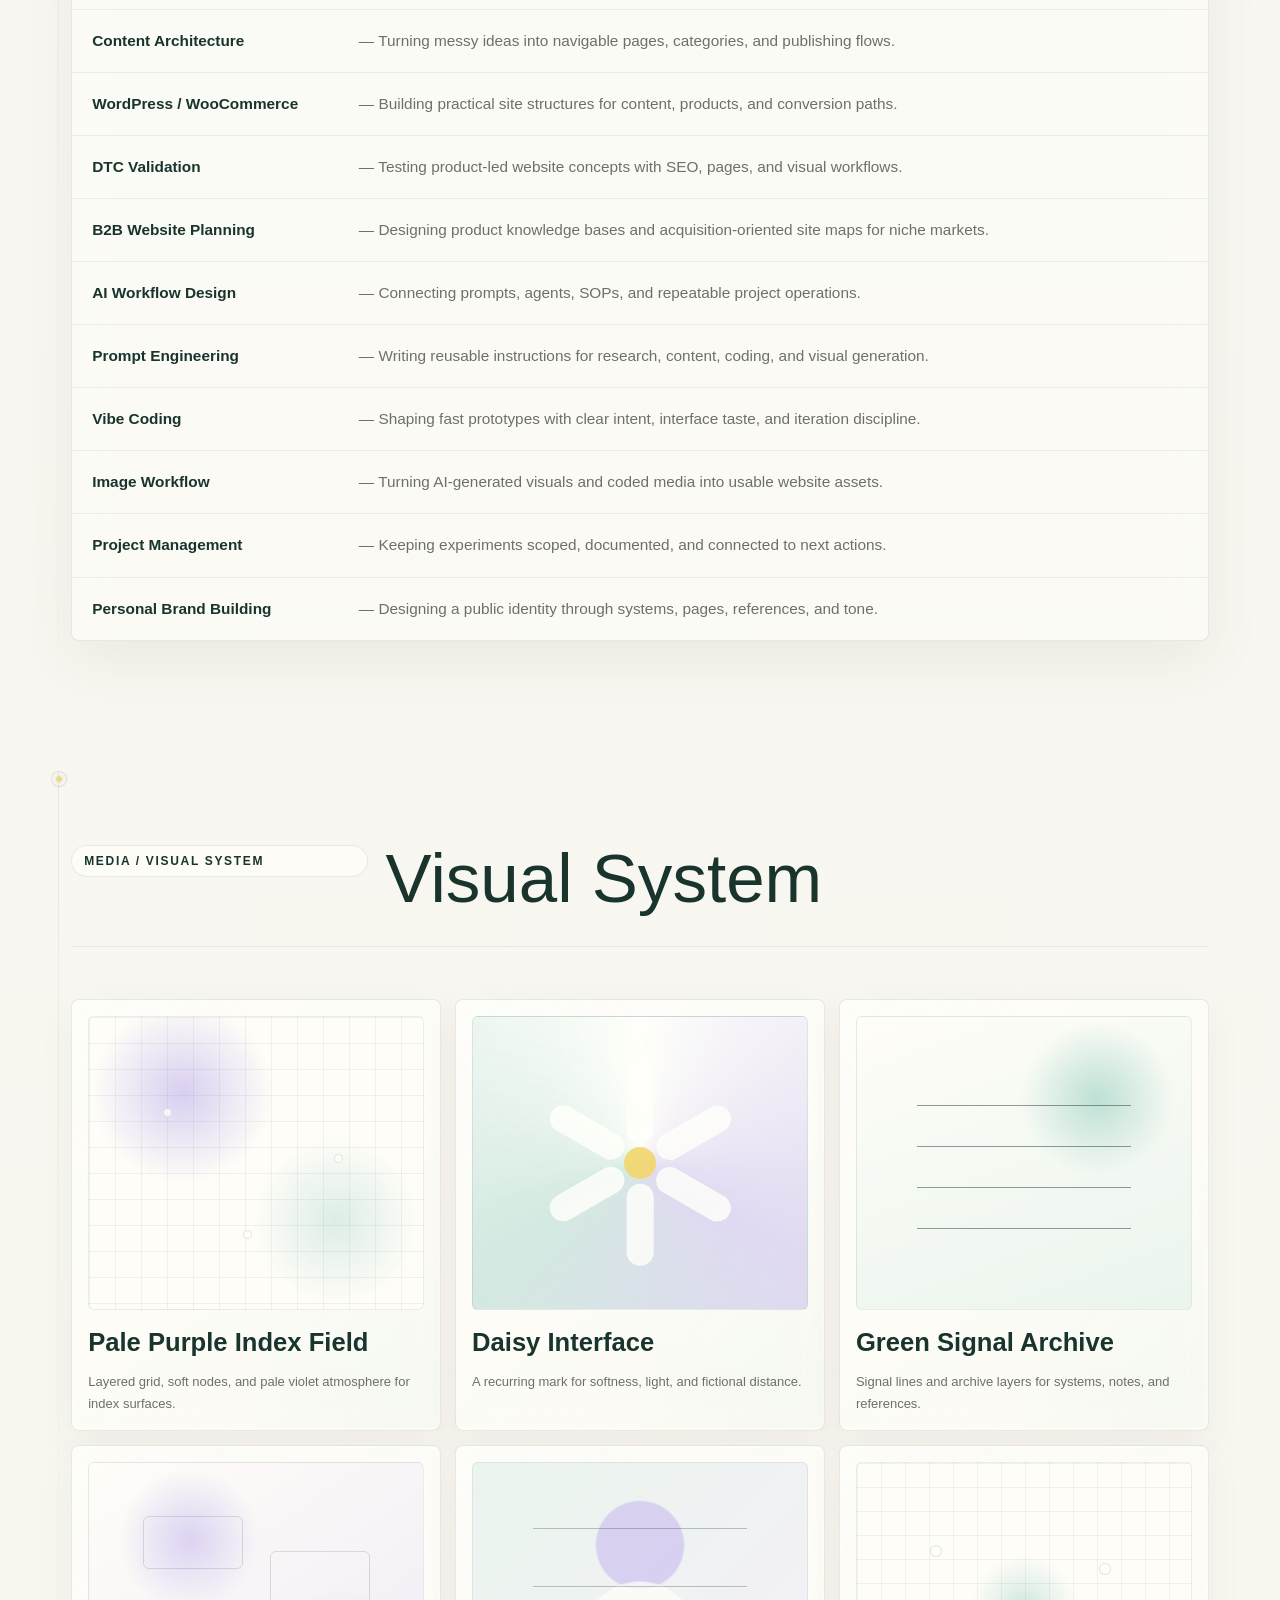
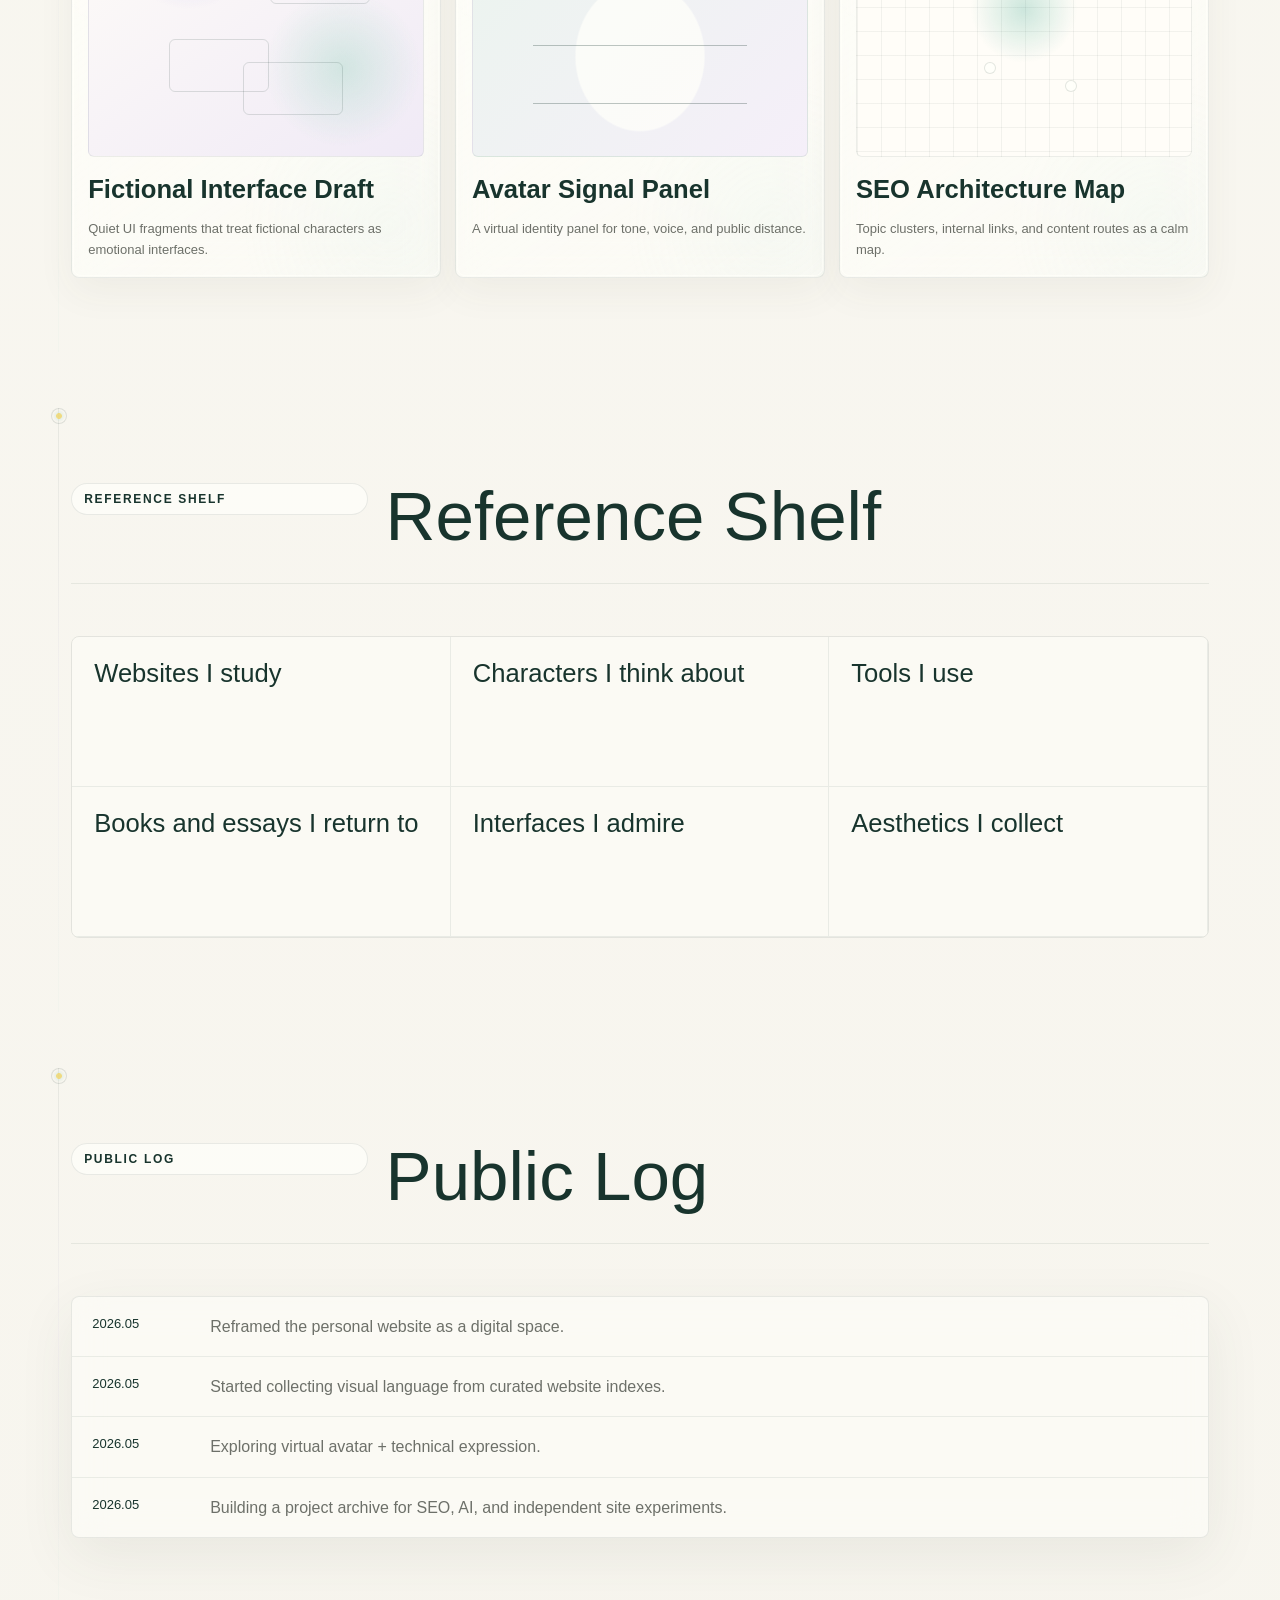
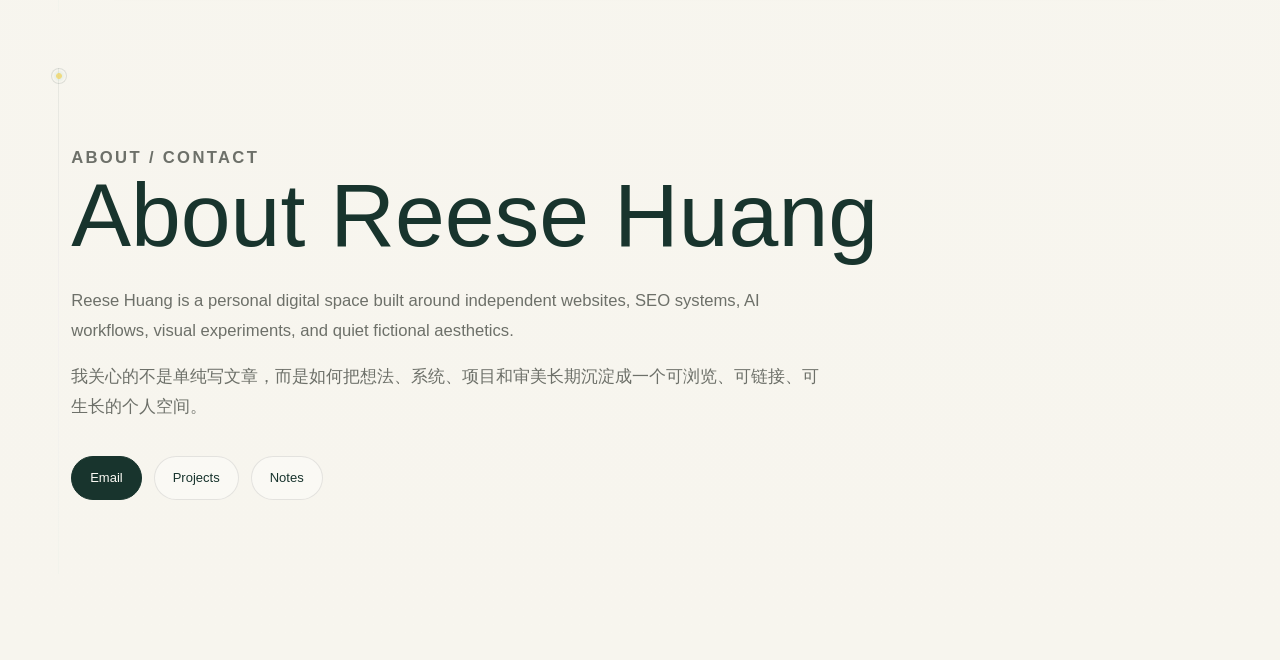
==== commit 50899b51: "Migrate dashboard hero to homepage" ====
--- a/reese-huang-demo/index.html
+++ b/reese-huang-demo/index.html
@@ -9,44 +9,504 @@
 </head>
 <body>
   <main class="reese-space">
-    <section class="rs-hero" id="top">
-      <div class="rs-hero-copy" data-reveal>
-        <p class="rs-kicker">Personal Digital Space</p>
-        <h1>Reese Huang</h1>
-        <p class="rs-subtitle">Personal Digital Space</p>
-        <p class="rs-hero-cn">这里不是简历，也不只是博客，而是 Reese Huang 的个人数字空间：思想、项目、能力、兴趣与长期实验的公开索引。</p>
-        <p class="rs-hero-en">Thoughts, projects, systems, and quiet experiments around SEO, AI, independent websites, visual creation, and fictional aesthetics.</p>
-        <div class="rs-hero-actions">
-          <a class="rs-button rs-button-primary" href="#index">Enter the Index</a>
-          <a class="rs-button rs-button-ghost" href="projects.html">View Projects</a>
+    <section class="rh-visual-dashboard-hero" id="top">
+<style>
+/* ── TOKENS ── */
+.rh-visual-dashboard-hero {
+  --rs-ink-green: #18342d;
+  --rs-muted:     #6d7069;
+  --rs-purple:    #cfc3ef;
+  --rs-green:     #b9ded2;
+  --rs-yellow:    #f2d66b;
+  --rs-line:      rgba(32,35,31,.10);
+  --rs-shadow:    0 24px 70px rgba(70,76,62,.12);
+  --rs-radius:    16px;
+  --rs-ease:      cubic-bezier(0.22,1,0.36,1);
+}
+
+/* ── RESET ── */
+.rh-visual-dashboard-hero *,
+.rh-visual-dashboard-hero *::before,
+.rh-visual-dashboard-hero *::after { box-sizing: border-box; margin: 0; }
+.rh-visual-dashboard-hero a        { color: inherit; text-decoration: none; }
+.rh-visual-dashboard-hero h1,
+.rh-visual-dashboard-hero h2,
+.rh-visual-dashboard-hero h3,
+.rh-visual-dashboard-hero p        { margin: 0; }
+
+/*
+ * ── FULL-BLEED ESCAPE ──
+ * WordPress 的 .entry-content 通常有 max-width + padding。
+ * 用 100vw + 负 margin 逃出去，再用 position:relative 把 z-index 隔离。
+ * 用 overflow-x: clip（不是 hidden）避免产生新的滚动上下文。
+ */
+.rh-visual-dashboard-hero {
+  position:     relative;
+  width:        100vw;
+  margin-left:  calc(50% - 50vw);
+  margin-right: calc(50% - 50vw);
+  overflow-x:   clip;           /* clip 不像 hidden 会截断 position:sticky */
+  overflow-y:   visible;
+
+  /* 高度：恰好一屏，减去 WP 管理栏 32px + 少量主题顶部高度 */
+  height:       calc(100vh - 32px);
+  min-height:   700px;
+  max-height:   1080px;         /* 超高屏不要无限拉伸 */
+
+  background:
+    radial-gradient(circle at 18%  8%,  rgba(207,195,239,.32), transparent 28rem),
+    radial-gradient(circle at 86% 14%,  rgba(185,222,210,.34), transparent 27rem),
+    radial-gradient(circle at 42% 82%,  rgba(242,214,107,.14), transparent 25rem),
+    linear-gradient(180deg, #fbfaf5 0%, #f7f5ee 100%);
+  color:        #20231f;
+  font-family:  ui-sans-serif, -apple-system, BlinkMacSystemFont, "Segoe UI",
+                "Helvetica Neue", Arial, "Noto Sans SC", "PingFang SC", sans-serif;
+}
+
+/* grid lines */
+.rh-visual-dashboard-hero::before {
+  content: ""; position: absolute; inset: 0; pointer-events: none; z-index: 0;
+  background-image:
+    linear-gradient(rgba(24,52,45,.045) 1px, transparent 1px),
+    linear-gradient(90deg, rgba(24,52,45,.04) 1px, transparent 1px);
+  background-size: 48px 48px;
+  mask-image: radial-gradient(circle at 48% 42%, #000 0 42%, transparent 82%);
+  opacity: .75;
+}
+/* bottom fade */
+.rh-visual-dashboard-hero::after {
+  content: ""; position: absolute; inset: auto 0 0; height: 28%; z-index: 1; pointer-events: none;
+  background: linear-gradient(to top, rgba(251,250,245,.94), transparent);
+}
+
+/* ── THREE-COLUMN LAYOUT ──
+   col1: left rail (narrow fixed)
+   col2: main stage (copy + person)   → flex grow
+   col3: dashboard (right panel)      → flex, no hard min-width
+*/
+.rh-hero-layout {
+  position:              relative;
+  z-index:               2;
+  display:               grid;
+  grid-template-columns: 52px 1fr clamp(380px, 38vw, 580px);
+  height:                100%;   /* fill the section exactly */
+}
+
+/* ── LEFT RAIL ── */
+.rh-left-rail {
+  border-right:    1px solid rgba(24,52,45,.08);
+  display:         flex;
+  flex-direction:  column;
+  align-items:     center;
+  justify-content: space-between;
+  padding:         24px 0;
+  color:           rgba(24,52,45,.54);
+  z-index:         4;
+}
+.rh-rail-menu      { display: grid; gap: 6px; margin-top: 24px; }
+.rh-rail-menu span { width: 16px; height: 1px; background: rgba(24,52,45,.42); display: block; }
+.rh-rail-word      { writing-mode: vertical-rl; transform: rotate(180deg); font-size: 11px; letter-spacing: .22em; text-transform: uppercase; color: rgba(24,52,45,.52); }
+.rh-rail-time      { display: grid; gap: 6px; text-align: center; font-size: 11px; letter-spacing: .08em; color: rgba(24,52,45,.6); }
+.rh-rail-time strong { color: var(--rs-ink-green); font-size: 12px; font-weight: 560; }
+
+/* ── MAIN STAGE ──
+   flex column: nav → copy → [spacer] → focus card
+   person image は absolute で重ねる
+*/
+.rh-main-stage {
+  position:       relative;
+  display:        flex;
+  flex-direction: column;
+  padding:        clamp(20px, 2.8vh, 36px) clamp(24px, 3.2vw, 52px) clamp(20px, 2.8vh, 36px);
+  overflow:       hidden;
+}
+
+/* TOP NAV */
+.rh-top-nav {
+  display:         flex;
+  align-items:     center;
+  justify-content: space-between;
+  gap:             24px;
+  flex-shrink:     0;
+  z-index:         10;
+  position:        relative;
+}
+.rh-logo { color: var(--rs-ink-green); font-size: clamp(1.6rem, 2.6vw, 2.2rem); font-weight: 640; letter-spacing: .08em; line-height: 1; }
+.rh-nav-links { display: flex; align-items: center; gap: clamp(14px, 2vw, 28px); color: rgba(24,52,45,.64); font-size: 13px; }
+.rh-nav-links a { position: relative; transition: color 220ms var(--rs-ease), transform 220ms var(--rs-ease); }
+.rh-nav-links a:hover { color: var(--rs-ink-green); transform: translateY(-1px); }
+.rh-nav-links a:first-child::after { content: ""; position: absolute; left: 0; right: 0; bottom: -6px; height: 1px; background: var(--rs-purple); }
+.rh-social-mini { display: flex; gap: 8px; align-items: center; }
+.rh-social-mini a { width: 26px; height: 26px; border-radius: 999px; border: 1px solid rgba(24,52,45,.12); background: rgba(255,255,250,.44); display: inline-flex; align-items: center; justify-content: center; font-size: 11px; color: rgba(24,52,45,.62); }
+
+/* COPY BLOCK */
+.rh-copy-block {
+  position:   relative;
+  z-index:    6;
+  margin-top: clamp(16px, 3.5vh, 52px);
+  flex-shrink: 0;
+  /* 宽度：不超过左侧文案区的 60%，给人物图留空间 */
+  max-width:  min(520px, 58%);
+}
+.rh-kicker { color: var(--rs-ink-green); font-size: 11px; font-weight: 720; letter-spacing: .14em; margin-bottom: 14px; text-transform: uppercase; }
+
+/*
+ * 标题：用 clamp 让字号随视口缩放，永不换行到下一行
+ * line-height < 1 是有意为之的紧凑排版
+ */
+.rh-title {
+  color:          var(--rs-ink-green);
+  font-size:      clamp(3.8rem, 6.8vw, 9rem);
+  font-weight:    520;
+  letter-spacing: -.055em;
+  line-height:    .88;
+  word-break:     normal;
+  overflow-wrap:  normal;
+  hyphens:        none;
+  white-space:    nowrap;   /* 每个 span 是一行，span 本身不换行 */
+}
+.rh-title span { display: block; white-space: nowrap; }
+
+.rh-subtitle {
+  color:       var(--rs-muted);
+  font-size:   clamp(.95rem, 1.4vw, 1.28rem);
+  line-height: 1.5;
+  margin-top:  clamp(10px, 1.6vh, 22px);
+}
+.rh-taxonomy { display: flex; flex-wrap: wrap; gap: 8px; margin-top: clamp(10px, 1.6vh, 20px); }
+.rh-taxonomy span { border: 1px solid rgba(24,52,45,.09); border-radius: 999px; background: rgba(255,255,250,.54); color: rgba(24,52,45,.68); display: inline-flex; align-items: center; min-height: 28px; padding: 0 10px; font-size: 10.5px; letter-spacing: .1em; text-transform: uppercase; }
+.rh-taxonomy span:nth-child(2),.rh-taxonomy span:nth-child(5) { background: rgba(207,195,239,.28); color: rgba(104,91,139,.9); }
+.rh-taxonomy span:nth-child(3),.rh-taxonomy span:nth-child(6) { background: rgba(185,222,210,.32); color: #254c42; }
+.rh-desc { color: #4c514b; font-size: clamp(.9rem, 1.1vw, 1rem); line-height: 1.75; margin-top: clamp(10px, 1.4vh, 18px); max-width: 460px; }
+.rh-actions { display: flex; flex-wrap: wrap; gap: 10px; margin-top: clamp(14px, 2vh, 26px); }
+.rh-button { align-items: center; border: 1px solid var(--rs-line); border-radius: 999px; display: inline-flex; font-size: 12.5px; justify-content: center; min-height: 40px; padding: 0 16px; transition: transform 240ms var(--rs-ease), background 240ms var(--rs-ease), border-color 240ms var(--rs-ease); }
+.rh-button:hover { transform: translateY(-2px); }
+.rh-button-primary { background: var(--rs-ink-green); border-color: var(--rs-ink-green); color: #fbfaf5; }
+.rh-button-ghost   { background: rgba(255,255,255,.38); color: var(--rs-ink-green); }
+
+/* PERSON — absolute, 靠右下角，不影响 flex 流 */
+.rh-person-wrap {
+  position:       absolute;
+  z-index:        4;
+  right:          clamp(-20px, 2vw, 40px);
+  bottom:         0;
+  width:          clamp(240px, 34vw, 460px);
+  height:         78%;
+  pointer-events: none;
+}
+.rh-person-placeholder {
+  position: absolute; left: 12%; right: 8%; bottom: 0; height: 76%;
+  border-radius: 999px 999px 42% 42%;
+  background: radial-gradient(circle at 50% 16%, rgba(251,250,245,.96) 0 15%, transparent 15.8%), radial-gradient(ellipse at 50% 78%, rgba(251,250,245,.72) 0 36%, transparent 36.8%), linear-gradient(180deg, rgba(207,195,239,.34), rgba(185,222,210,.28));
+  border: 1px solid rgba(24,52,45,.09);
+  box-shadow: inset 0 0 0 18px rgba(255,255,250,.18), 0 24px 70px rgba(76,89,77,.12);
+  overflow: hidden;
+  mask-image: linear-gradient(to bottom, #000 76%, transparent 100%);
+}
+.rh-person-placeholder::before { content: "IMAGE\A PLACEHOLDER"; white-space: pre; position: absolute; left: 50%; top: 48%; transform: translate(-50%,-50%); color: rgba(24,52,45,.36); font-size: 12px; letter-spacing: .12em; line-height: 1.6; text-align: center; text-transform: uppercase; }
+.rh-person-img { position: absolute; left: 50%; bottom: 0; z-index: 3; width: 88%; height: 96%; transform: translateX(-50%); object-fit: contain; object-position: center bottom; display: block; mask-image: linear-gradient(to bottom, #000 78%, transparent 100%); }
+/* FLOATING SYSTEM TAG */
+.rh-floating-system {
+  position: absolute; right: 0; top: 32%; z-index: 8;
+  min-width: 156px; padding: 12px 14px; display: grid; gap: 5px;
+  border: 1px solid rgba(24,52,45,.10); border-radius: 14px;
+  background: rgba(255,255,250,.66); box-shadow: 0 18px 42px rgba(76,89,77,.09);
+  backdrop-filter: blur(14px);
+}
+.rh-floating-system span { color: rgba(24,52,45,.46); font-size: 10px; letter-spacing: .14em; text-transform: uppercase; }
+.rh-floating-system b    { color: var(--rs-ink-green); font-size: 12.5px; font-weight: 560; }
+
+/* FOCUS CARD — flex で main-stage の底に押し付ける */
+.rh-focus-card {
+  position:      relative;
+  z-index:       9;
+  width:         min(500px, 68%);
+  margin-top:    auto;
+  padding:       18px 20px;
+  border:        1px solid rgba(24,52,45,.09);
+  border-radius: var(--rs-radius);
+  background:    linear-gradient(145deg, rgba(255,255,250,.84), rgba(255,255,250,.48)), radial-gradient(circle at 18% 12%, rgba(207,195,239,.16), transparent 28%), radial-gradient(circle at 86% 88%, rgba(185,222,210,.18), transparent 30%);
+  box-shadow:    0 18px 42px rgba(76,89,77,.09);
+  overflow:      hidden;
+}
+.rh-focus-card::after { content: ""; position: absolute; inset: 1px; border: 1px solid rgba(255,255,250,.64); border-radius: inherit; pointer-events: none; }
+.rh-focus-label { display: block; color: rgba(104,91,139,.74); font-size: 11.5px; letter-spacing: .14em; margin-bottom: 16px; text-transform: uppercase; }
+.rh-focus-body  { display: grid; grid-template-columns: 96px minmax(0,1fr); gap: 18px; align-items: end; }
+.rh-focus-mark  { width: 96px; height: 96px; border-radius: 20px; border: 1px solid rgba(24,52,45,.08); background: linear-gradient(rgba(24,52,45,.06) 1px, transparent 1px), linear-gradient(90deg, rgba(24,52,45,.06) 1px, transparent 1px), radial-gradient(circle at 50% 50%, rgba(207,195,239,.76), transparent 34%), radial-gradient(circle at 66% 64%, rgba(185,222,210,.58), transparent 30%), #fffdf8; background-size: 18px 18px, 18px 18px, auto, auto, auto; position: relative; }
+.rh-focus-mark::after { content: ""; position: absolute; left: 38px; top: 38px; width: 20px; height: 20px; border-radius: 50%; background: var(--rs-yellow); box-shadow: 0 -26px 0 rgba(255,255,250,.78), 22px -13px 0 rgba(255,255,250,.78), 22px 13px 0 rgba(255,255,250,.78), 0 26px 0 rgba(255,255,250,.78), -22px 13px 0 rgba(255,255,250,.78), -22px -13px 0 rgba(255,255,250,.78); }
+.rh-focus-text p { color: var(--rs-ink-green); font-size: clamp(.92rem, 1.1vw, 1.04rem); line-height: 1.65; }
+.rh-focus-pills  { display: flex; flex-wrap: wrap; gap: 6px; margin-top: 12px; }
+.rh-focus-pills span { padding: 4px 8px; border-radius: 999px; background: rgba(185,222,210,.22); border: 1px solid rgba(24,52,45,.08); color: rgba(24,52,45,.62); font-size: 10px; letter-spacing: .1em; text-transform: uppercase; }
+
+/* ── DASHBOARD (right column) ── */
+.rh-dashboard {
+  border-left:     1px solid rgba(24,52,45,.07);
+  display:         flex;
+  flex-direction:  column;
+  padding:         clamp(20px, 2.8vh, 36px) clamp(16px, 2.4vw, 40px) clamp(20px, 2.8vh, 36px) clamp(14px, 2vw, 32px);
+  overflow:        hidden;   /* 内容超出时隐藏，不撑开 */
+  height:          100%;
+}
+
+.rh-panel-title { display: flex; align-items: center; gap: 10px; margin-bottom: 12px; color: #254c42; font-size: 11.5px; font-weight: 720; letter-spacing: .14em; text-transform: uppercase; flex-shrink: 0; }
+.rh-panel-title::after { content: ""; height: 1px; flex: 1; background: rgba(24,52,45,.11); }
+
+.rh-panel { position: relative; overflow: hidden; border: 1px solid rgba(24,52,45,.09); border-radius: var(--rs-radius); background: linear-gradient(145deg, rgba(255,255,250,.82), rgba(255,255,250,.48)), radial-gradient(circle at 18% 12%, rgba(207,195,239,.14), transparent 28%), radial-gradient(circle at 86% 88%, rgba(185,222,210,.16), transparent 30%); box-shadow: 0 14px 38px rgba(70,76,62,.055); }
+.rh-panel::after { content: ""; position: absolute; inset: 1px; border: 1px solid rgba(255,255,250,.64); border-radius: inherit; pointer-events: none; }
+
+/* NAV GRID: 4列固定，紧凑 */
+.rh-nav-grid { display: grid; grid-template-columns: repeat(4, 1fr); gap: 10px; flex-shrink: 0; }
+
+.rh-img-card {
+  --ta: #e8f0e6; --tb: #f8f4e8; --tc: #c8ded1;
+  min-height: clamp(80px, 6.4vw, 112px);
+  padding: 12px;
+  display: flex; flex-direction: column; justify-content: space-between;
+  border: 1px solid rgba(24,52,45,.09); border-radius: var(--rs-radius);
+  background: linear-gradient(180deg, rgba(255,255,250,.12), rgba(255,255,250,.72)), linear-gradient(145deg, var(--ta), var(--tb));
+  box-shadow: 0 10px 28px rgba(56,67,56,.07);
+  position: relative; overflow: hidden;
+  transition: transform 240ms var(--rs-ease), box-shadow 240ms var(--rs-ease), border-color 240ms var(--rs-ease);
+}
+.rh-img-card:hover { border-color: rgba(24,52,45,.18); box-shadow: var(--rs-shadow); transform: translateY(-4px); }
+.rh-img-card > * { position: relative; z-index: 2; }
+.rh-card-icon  { width: 24px; height: 24px; border-radius: 7px; border: 1px solid rgba(24,52,45,.22); background: rgba(255,255,250,.42); flex-shrink: 0; }
+.rh-img-card strong { color: var(--rs-ink-green); display: block; font-size: 11px; font-weight: 560; line-height: 1.2; text-transform: uppercase; }
+.rh-card-arrow { position: absolute; right: 10px; bottom: 8px; color: rgba(24,52,45,.5); font-size: 14px; z-index: 3; }
+
+.tone-seo    { --ta:#dbe8d8; --tb:#f7f5ea; --tc:#9dbda9; }
+.tone-ai     { --ta:#d8eee8; --tb:#f4f8f2; --tc:#9ccfc1; }
+.tone-sites  { --ta:#e8e3f2; --tb:#faf7ef; --tc:#c7c1dc; }
+.tone-dtc    { --ta:#eee9d8; --tb:#f8f6ec; --tc:#d8c98d; }
+.tone-prompt { --ta:#ebe4f8; --tb:#fbf7f0; --tc:#cab9ef; }
+.tone-reze   { --ta:#e8dcf2; --tb:#f8f3ed; --tc:#c6b0df; }
+.tone-visual { --ta:#efe0eb; --tb:#faf5ee; --tc:#d5bfd4; }
+.tone-agent  { --ta:#e6efe9; --tb:#f8f6ef; --tc:#b6d9cc; }
+
+/* MID ROW */
+.rh-mid-row { display: grid; grid-template-columns: minmax(0,1fr) 195px; gap: 10px; margin-top: 10px; flex-shrink: 0; }
+.rh-notes-panel   { padding: 14px; }
+.rh-note-row      { display: grid; grid-template-columns: minmax(0,1fr) 58px; gap: 10px; border-bottom: 1px solid rgba(24,52,45,.075); padding: 8px 0; }
+.rh-note-row:first-of-type { padding-top: 0; }
+.rh-note-row:last-child     { border-bottom: 0; padding-bottom: 0; }
+.rh-note-row span { color: var(--rs-muted); font-size: 12px; line-height: 1.45; }
+.rh-note-row span::before { content: ""; display: inline-block; width: 5px; height: 5px; margin-right: 8px; border-radius: 50%; background: var(--rs-purple); vertical-align: 2px; }
+.rh-note-row time { color: rgba(24,52,45,.46); font-size: 10.5px; letter-spacing: .08em; text-align: right; text-transform: uppercase; }
+
+.rh-activity-panel { padding: 14px; }
+.rh-activity-meta  { display: flex; justify-content: space-between; margin-bottom: 8px; color: rgba(24,52,45,.5); font-size: 10px; letter-spacing: .08em; text-transform: uppercase; }
+.rh-activity-grid  { display: grid; grid-template-columns: repeat(9,1fr); gap: 4px; padding: 10px; border-radius: 10px; border: 1px solid rgba(24,52,45,.08); background: rgba(255,255,250,.38); }
+.rh-activity-cell      { aspect-ratio: 1; border-radius: 3px; background: rgba(24,52,45,.08); }
+.rh-activity-cell.lv1  { background: rgba(185,222,210,.52); }
+.rh-activity-cell.lv2  { background: rgba(185,222,210,.82); }
+.rh-activity-cell.lv3  { background: rgba(207,195,239,.82); }
+.rh-activity-cell.lv4  { background: rgba(242,214,107,.88); }
+
+/* PROJECTS */
+.rh-projects { margin-top: 10px; flex-shrink: 0; }
+.rh-project-head { display: flex; align-items: center; justify-content: space-between; gap: 14px; margin-bottom: 10px; }
+.rh-project-head .rh-panel-title { flex: 1; margin-bottom: 0; }
+.rh-view-all { color: rgba(24,52,45,.62); font-size: 10.5px; letter-spacing: .12em; text-transform: uppercase; white-space: nowrap; }
+.rh-project-grid { display: grid; grid-template-columns: repeat(4,1fr); gap: 10px; }
+.rh-project-card { min-height: clamp(110px, 8.5vw, 148px); display: flex; flex-direction: column; transition: transform 240ms var(--rs-ease), box-shadow 240ms var(--rs-ease), border-color 240ms var(--rs-ease); }
+.rh-project-card:hover { transform: translateY(-4px); border-color: rgba(24,52,45,.18); box-shadow: var(--rs-shadow); }
+.rh-project-bg { height: clamp(46px, 3.8vw, 68px); margin: 10px 10px 0; border-radius: 10px; border: 1px solid rgba(24,52,45,.08); background: linear-gradient(180deg, rgba(255,255,250,.04), rgba(255,255,250,.5)), linear-gradient(145deg, rgba(207,195,239,.72), rgba(185,222,210,.56)); position: relative; overflow: hidden; }
+.rh-project-bg::before { content: ""; position: absolute; inset: 0; background-image: linear-gradient(rgba(24,52,45,.055) 1px, transparent 1px), linear-gradient(90deg, rgba(24,52,45,.055) 1px, transparent 1px); background-size: 16px 16px; opacity: .68; }
+.rh-project-body { padding: 10px; }
+.rh-project-body h3 { color: var(--rs-ink-green); font-size: 13px; font-weight: 560; margin-bottom: 4px; }
+.rh-project-body p  { color: rgba(24,52,45,.52); font-size: 10px; letter-spacing: .12em; line-height: 1.4; text-transform: uppercase; }
+
+/* QUOTE */
+.rh-quote-panel { margin-top: 10px; padding: 14px 16px; display: flex; justify-content: space-between; align-items: center; gap: 14px; color: rgba(24,52,45,.62); font-size: 11px; letter-spacing: .11em; line-height: 1.65; text-transform: uppercase; flex-shrink: 0; }
+.rh-status::after { content: ""; display: inline-block; width: 7px; height: 7px; margin-left: 8px; border-radius: 50%; background: #8fbb9b; box-shadow: 0 0 12px rgba(143,187,155,.58); }
+
+/* ═══════════════════════════════════════
+   RESPONSIVE — single clean cascade, no !important
+═══════════════════════════════════════ */
+
+/* 矮屏笔记本 (1366×768 etc.) — 减少内部垂直间距 */
+@media (max-height: 800px) and (min-width: 1100px) {
+  .rh-visual-dashboard-hero { max-height: 900px; }
+  .rh-main-stage, .rh-dashboard { padding-top: 16px; padding-bottom: 16px; }
+  .rh-copy-block   { margin-top: 10px; }
+  .rh-title        { font-size: clamp(3.4rem, 6.2vw, 7.2rem); }
+  .rh-taxonomy     { margin-top: 10px; }
+  .rh-desc         { margin-top: 8px; }
+  .rh-actions      { margin-top: 12px; }
+  .rh-button       { min-height: 36px; padding: 0 13px; font-size: 12px; }
+  .rh-img-card     { min-height: 76px; padding: 10px; }
+  .rh-mid-row      { margin-top: 8px; }
+  .rh-projects     { margin-top: 8px; }
+  .rh-project-bg   { height: 42px; }
+  .rh-quote-panel  { display: none; }
+  .rh-focus-card   { padding: 14px 16px; }
+  .rh-focus-body   { grid-template-columns: 80px minmax(0,1fr); gap: 14px; }
+  .rh-focus-mark   { width: 80px; height: 80px; }
+  .rh-focus-mark::after { left: 30px; top: 30px; }
+}
+
+/* 中等宽度: 右侧 dashboard 移至下方，主区域全宽 */
+@media (max-width: 1099px) {
+  .rh-visual-dashboard-hero { height: auto; min-height: 100vh; max-height: none; }
+  .rh-hero-layout { grid-template-columns: 44px 1fr; }
+  .rh-main-stage  { grid-column: 2; min-height: calc(100vh - 32px); }
+  .rh-dashboard   { grid-column: 2; height: auto; min-height: auto; padding: 28px clamp(24px, 4vw, 52px) 48px; border-left: none; border-top: 1px solid rgba(24,52,45,.07); }
+  .rh-copy-block  { max-width: min(560px, 58%); margin-top: 56px; }
+  .rh-title       { font-size: clamp(4.2rem, 11vw, 7.6rem); }
+  .rh-person-wrap { width: min(44vw, 480px); right: 3%; }
+  .rh-nav-grid, .rh-project-grid { grid-template-columns: repeat(4,1fr); }
+}
+
+/* 平板 */
+@media (max-width: 860px) {
+  .rh-hero-layout { grid-template-columns: 1fr; }
+  .rh-left-rail   { display: none; }
+  .rh-main-stage, .rh-dashboard { grid-column: 1; padding-left: clamp(16px, 4vw, 28px); padding-right: clamp(16px, 4vw, 28px); }
+  .rh-nav-links, .rh-social-mini { display: none; }
+  .rh-copy-block  { max-width: 100%; margin-top: 60px; }
+  .rh-title       { font-size: clamp(3.6rem, 16vw, 6rem); white-space: normal; }
+  .rh-person-wrap { right: 0; bottom: auto; top: 100px; width: 68vw; height: 360px; opacity: .48; }
+  .rh-nav-grid, .rh-project-grid { grid-template-columns: repeat(2,1fr); }
+  .rh-mid-row     { grid-template-columns: 1fr; }
+}
+
+/* 手机 */
+@media (max-width: 520px) {
+  .rh-title         { font-size: clamp(3.2rem, 17vw, 5.2rem); }
+  .rh-person-wrap   { width: 86vw; height: 280px; opacity: .3; }
+  .rh-focus-body    { grid-template-columns: 1fr; }
+  .rh-focus-mark    { width: 72px; height: 72px; }
+  .rh-nav-grid, .rh-project-grid { grid-template-columns: repeat(2,1fr); }
+}
+</style>
+
+<div class="rh-hero-layout">
+  <!-- LEFT RAIL -->
+  <aside class="rh-left-rail">
+    <div class="rh-rail-menu" aria-hidden="true"><span></span><span></span><span></span></div>
+    <div class="rh-rail-word">Building in Public</div>
+    <div class="rh-rail-time"><strong id="rhRailTime">--:--</strong><span id="rhRailDate">00/00</span></div>
+  </aside>
+
+  <!-- MAIN STAGE -->
+  <div class="rh-main-stage">
+    <header class="rh-top-nav">
+      <a class="rh-logo" href="/">RH</a>
+      <nav class="rh-nav-links" aria-label="Hero navigation">
+        <a href="/">Home</a><a href="#index">Archive</a><a href="/project-archive/">Projects</a>
+        <a href="#notes">Notes</a><a href="#references">Fictional</a><a href="#about">Contact</a>
+      </nav>
+      <div class="rh-social-mini" aria-label="Social links">
+        <a href="#" aria-label="X">X</a><a href="#" aria-label="GitHub">G</a><a href="#" aria-label="LinkedIn">in</a>
+      </div>
+    </header>
+
+    <section class="rh-copy-block">
+      <p class="rh-kicker">Personal Digital Space / Reese Huang</p>
+      <h1 class="rh-title"><span>Reese</span><span>Huang</span></h1>
+      <p class="rh-subtitle">A digital space, not a resume.</p>
+      <div class="rh-taxonomy">
+        <span>Operator</span><span>AI Systems</span><span>Archive</span>
+        <span>Fictional</span><span>Visual Lab</span><span>Independent Sites</span>
+      </div>
+      <p class="rh-desc">SEO systems, independent sites, AI workflows, visual experiments, and content architecture shaped into a personal digital space.</p>
+      <div class="rh-actions">
+        <a class="rh-button rh-button-primary" href="#index">Explore Space →</a>
+        <a class="rh-button rh-button-ghost"   href="/project-archive/">View Projects</a>
+      </div>
+    </section>
+
+    <figure class="rh-person-wrap" aria-hidden="true">
+      <div class="rh-person-placeholder"></div>
+      <img class="rh-person-img" src="data:image/svg+xml,%3Csvg xmlns='http://www.w3.org/2000/svg' viewBox='0 0 1 1'%3E%3C/svg%3E" alt="">
+    </figure>
+
+    <div class="rh-floating-system"><span>Systems</span><b>Search / Content / Architecture</b></div>
+
+    <article class="rh-focus-card">
+      <span class="rh-focus-label">Current Focus</span>
+      <div class="rh-focus-body">
+        <div class="rh-focus-mark" aria-hidden="true"></div>
+        <div class="rh-focus-text">
+          <p>Connecting search, systems, projects, and aesthetic thinking into a personal digital space.</p>
+          <div class="rh-focus-pills">
+            <span>SEO</span><span>AI</span><span>Systems</span><span>Content</span><span>Automation</span>
+          </div>
         </div>
       </div>
-
-      <div class="rs-hero-visual" aria-label="Abstract pale purple and green personal index visual" data-reveal>
-        <div class="rs-orbit rs-orbit-one"></div>
-        <div class="rs-orbit rs-orbit-two"></div>
-        <div class="rs-glow-field"></div>
-        <div class="rs-avatar-silhouette" aria-hidden="true">
-          <span></span><span></span><span></span>
+    </article>
+  </div>
+
+  <!-- DASHBOARD -->
+  <aside class="rh-dashboard">
+    <div class="rh-panel-title">Navigate Space</div>
+    <div class="rh-nav-grid">
+      <a class="rh-img-card tone-seo"    href="#index"><div class="rh-card-icon"></div><strong>Capability Gallery</strong><span class="rh-card-arrow">↗</span></a>
+      <a class="rh-img-card tone-sites"  href="/project-archive/">         <div class="rh-card-icon"></div><strong>Project Directory</strong><span class="rh-card-arrow">↗</span></a>
+      <a class="rh-img-card tone-prompt" href="#notes">            <div class="rh-card-icon"></div><strong>Prompt Library</strong><span class="rh-card-arrow">↗</span></a>
+      <a class="rh-img-card tone-reze"   href="/project-archive/#rezeclaw"><div class="rh-card-icon"></div><strong>RezeClaw</strong><span class="rh-card-arrow">↗</span></a>
+      <a class="rh-img-card tone-visual" href="#visual-system">     <div class="rh-card-icon"></div><strong>Visual Lab</strong><span class="rh-card-arrow">↗</span></a>
+      <a class="rh-img-card tone-dtc"    href="/project-archive/">         <div class="rh-card-icon"></div><strong>Independent Sites</strong><span class="rh-card-arrow">↗</span></a>
+      <a class="rh-img-card tone-ai"     href="#notes">            <div class="rh-card-icon"></div><strong>SEO</strong><span class="rh-card-arrow">↗</span></a>
+      <a class="rh-img-card tone-agent"  href="#notes">            <div class="rh-card-icon"></div><strong>AI Workflows</strong><span class="rh-card-arrow">↗</span></a>
+    </div>
+
+    <div class="rh-mid-row">
+      <section class="rh-panel rh-notes-panel">
+        <div class="rh-panel-title">Latest Notes</div>
+        <div id="rhLatestNotes">
+          <div class="rh-note-row"><span>Building an AI SEO agent with real search feedback loops</span><time>May 18</time></div>
+          <div class="rh-note-row"><span>Why I build independent sites and keep them small</span><time>May 12</time></div>
+          <div class="rh-note-row"><span>Content architecture as a system, not a page</span><time>May 08</time></div>
+          <div class="rh-note-row"><span>Fictional interfaces and the future of personal OS</span><time>May 03</time></div>
         </div>
-        <div class="rs-hero-panel rs-hero-panel-a" aria-hidden="true">
-          <span>INDEX</span>
-          <b>SEO / AI / Sites</b>
-        </div>
-        <div class="rs-hero-panel rs-hero-panel-b" aria-hidden="true">
-          <span>MOOD</span>
-          <b>Daisy signal</b>
-        </div>
-        <div class="rs-index-node node-a">SEO</div>
-        <div class="rs-index-node node-b">AI</div>
-        <div class="rs-index-node node-c">IP</div>
-        <div class="rs-index-node node-d">LAB</div>
-        <div class="rs-daisy-mark" aria-hidden="true">
-          <span></span><span></span><span></span><span></span><span></span><span></span>
-        </div>
-        <div class="rs-visual-caption">quiet experiments / public archive / fictional interfaces</div>
-      </div>
-    </section>
+      </section>
+      <section class="rh-panel rh-activity-panel">
+        <div class="rh-panel-title">Active Map</div>
+        <div class="rh-activity-meta"><span id="rhActivityLabel">Last 63 Days</span><span id="rhActivityCount">-- Updates</span></div>
+        <div class="rh-activity-grid" id="rhActivityGrid" aria-label="Content activity map"></div>
+      </section>
+    </div>
+
+    <section class="rh-projects">
+      <div class="rh-project-head">
+        <div class="rh-panel-title">Featured Projects</div>
+        <a class="rh-view-all" href="/project-archive/">View All Projects →</a>
+      </div>
+      <div class="rh-project-grid">
+        <article class="rh-panel rh-project-card"><div class="rh-project-bg"></div><div class="rh-project-body"><h3>RezeClaw</h3><p>AI System</p></div></article>
+        <article class="rh-panel rh-project-card"><div class="rh-project-bg"></div><div class="rh-project-body"><h3>Content OS</h3><p>System / Tooling</p></div></article>
+        <article class="rh-panel rh-project-card"><div class="rh-project-bg"></div><div class="rh-project-body"><h3>Archive Grid</h3><p>Digital Archive</p></div></article>
+        <article class="rh-panel rh-project-card"><div class="rh-project-bg"></div><div class="rh-project-body"><h3>Fictional UI</h3><p>Visual Experiment</p></div></article>
+      </div>
+    </section>
+
+    <div class="rh-panel rh-quote-panel">
+      <div>"I build systems that compound.<br>I write things down so they can scale."</div>
+      <div class="rh-status">Based in Internet</div>
+    </div>
+  </aside>
+</div>
+
+<script>
+(function(){
+  var timeEl=document.getElementById("rhRailTime"),dateEl=document.getElementById("rhRailDate");
+  function tick(){var n=new Date(),hh=String(n.getHours()).padStart(2,"0"),mm=String(n.getMinutes()).padStart(2,"0"),mo=String(n.getMonth()+1).padStart(2,"0"),dd=String(n.getDate()).padStart(2,"0");if(timeEl)timeEl.textContent=hh+":"+mm;if(dateEl)dateEl.textContent=mo+"/"+dd;}
+  tick();setInterval(tick,60000);
+  var grid=document.getElementById("rhActivityGrid"),countEl=document.getElementById("rhActivityCount"),notesEl=document.getElementById("rhLatestNotes");
+  if(!grid)return;
+  var DAYS=63,today=new Date();today.setHours(0,0,0,0);
+  var keys=[];for(var i=DAYS-1;i>=0;i--){var d=new Date(today);d.setDate(today.getDate()-i);keys.push(d.toISOString().slice(0,10));}
+  function emptyGrid(){grid.innerHTML=keys.map(function(){return'<span class="rh-activity-cell"></span>';}).join("");}
+  function esc(s){return String(s||"").replace(/[&<>"']/g,function(m){return{"&":"&amp;","<":"&lt;",">":"&gt;",'"':"&quot;","'":"&#039;"}[m];});}
+  function lvl(n){return n>=4?"lv4":n===3?"lv3":n===2?"lv2":n===1?"lv1":"";}
+  function renderActivity(items){var c={},total=0;items.forEach(function(it){var raw=it.modified||it.date;if(!raw)return;var k=new Date(raw).toISOString().slice(0,10);if(!keys.includes(k))return;c[k]=(c[k]||0)+1;total++;});grid.innerHTML=keys.map(function(k){var n=c[k]||0;return'<span class="rh-activity-cell '+lvl(n)+'" title="'+k+': '+n+' update(s)"></span>';}).join("");if(countEl)countEl.textContent=total+" Updates";}
+  function renderNotes(items){if(!notesEl||!items.length)return;var latest=items.slice().sort(function(a,b){return new Date(b.modified||b.date)-new Date(a.modified||a.date);}).slice(0,4);notesEl.innerHTML=latest.map(function(it){var t=it.title&&it.title.rendered?it.title.rendered:"Untitled",date=it.modified||it.date,link=it.link||"#",mo=new Date(date).toLocaleDateString("en-US",{month:"short",day:"2-digit"});return'<a class="rh-note-row" href="'+esc(link)+'"><span>'+esc(t.replace(/<[^>]*>/g,""))+'</span><time>'+esc(mo)+'</time></a>';}).join("");}
+  emptyGrid();
+  Promise.allSettled(["/wp-json/wp/v2/posts?per_page=100&_fields=date,modified,link,title","/wp-json/wp/v2/pages?per_page=100&_fields=date,modified,link,title"].map(function(url){return fetch(url,{credentials:"same-origin"}).then(function(r){return r.ok?r.json():[];});})).then(function(res){var items=res.flatMap(function(r){return r.status==="fulfilled"&&Array.isArray(r.value)?r.value:[];});if(items.length){renderActivity(items);renderNotes(items);}}).catch(emptyGrid);
+})();
+</script>
+</section>
 
     <section class="rh-gallery-section" id="index" data-reveal>
       <div class="rh-gallery-head">
--- a/reese-huang-demo/assets/css/style.css
+++ b/reese-huang-demo/assets/css/style.css
@@ -57,26 +57,31 @@
 body:has(.reese-space) .site-main,
 body:has(.reese-space) .inside-article,
 body:has(.reese-space) .entry-content,
+body:has(.reese-space) #page,
 body:has(.reese-projects) .site-content,
 body:has(.reese-projects) .content-area,
 body:has(.reese-projects) .site-main,
 body:has(.reese-projects) .inside-article,
 body:has(.reese-projects) .entry-content,
+body:has(.reese-projects) #page,
 body.home .site-content,
 body.home .content-area,
 body.home .site-main,
 body.home .inside-article,
 body.home .entry-content,
+body.home #page,
 body.page-id-310 .site-content,
 body.page-id-310 .content-area,
 body.page-id-310 .site-main,
 body.page-id-310 .inside-article,
 body.page-id-310 .entry-content,
+body.page-id-310 #page,
 body.page-id-311 .site-content,
 body.page-id-311 .content-area,
 body.page-id-311 .site-main,
 body.page-id-311 .inside-article,
-body.page-id-311 .entry-content {
+body.page-id-311 .entry-content,
+body.page-id-311 #page {
   margin: 0 !important;
   max-width: none !important;
   padding: 0 !important;
@@ -110,11 +115,15 @@
     linear-gradient(90deg, rgba(251, 250, 245, 0.9), rgba(251, 250, 245, 0.76)),
     radial-gradient(circle at 18% 50%, rgba(207, 195, 239, 0.18), transparent 26%),
     radial-gradient(circle at 84% 50%, rgba(185, 222, 210, 0.2), transparent 30%);
-  border-bottom: 1px solid rgba(32, 35, 31, 0.1);
-  box-shadow: 0 14px 42px rgba(38, 51, 43, 0.08);
-  position: sticky;
+  border-bottom: 1px solid rgba(32, 35, 31, 0.1) !important;
+  box-shadow: 0 14px 42px rgba(38, 51, 43, 0.08) !important;
+  color: #18342d !important;
+  left: 0;
+  position: sticky !important;
+  right: 0;
   top: 0;
-  z-index: 1000;
+  width: 100% !important;
+  z-index: 1000 !important;
 }
 
 body.admin-bar:has(.reese-space) .site-header,
@@ -131,8 +140,9 @@
 body.page-id-310 .inside-header,
 body.page-id-311 .inside-header {
   align-items: center;
-  max-width: none;
-  padding: 14px clamp(18px, 4vw, 56px);
+  max-width: none !important;
+  padding: 14px clamp(18px, 4vw, 56px) !important;
+  width: 100% !important;
 }
 
 body:has(.reese-space) .site-branding,
@@ -170,7 +180,7 @@
 body.home .main-navigation,
 body.page-id-310 .main-navigation,
 body.page-id-311 .main-navigation {
-  background: transparent;
+  background: transparent !important;
 }
 
 body:has(.reese-space) .main-navigation .inside-navigation,
@@ -178,7 +188,8 @@
 body.home .main-navigation .inside-navigation,
 body.page-id-310 .main-navigation .inside-navigation,
 body.page-id-311 .main-navigation .inside-navigation {
-  max-width: none;
+  background: transparent !important;
+  max-width: none !important;
 }
 
 body:has(.reese-space) .main-navigation .main-nav ul li a,
@@ -186,7 +197,8 @@
 body.home .main-navigation .main-nav ul li a,
 body.page-id-310 .main-navigation .main-nav ul li a,
 body.page-id-311 .main-navigation .main-nav ul li a {
-  color: #6d7069;
+  background: transparent !important;
+  color: #6d7069 !important;
   font-size: 13px;
   line-height: 40px;
   padding-left: clamp(9px, 1.2vw, 16px);
@@ -204,8 +216,8 @@
 body.home .main-navigation .main-nav ul li[class*="current-menu-"] > a,
 body.page-id-310 .main-navigation .main-nav ul li[class*="current-menu-"] > a,
 body.page-id-311 .main-navigation .main-nav ul li[class*="current-menu-"] > a {
-  background: transparent;
-  color: #18342d;
+  background: transparent !important;
+  color: #18342d !important;
 }
 
 body:has(.reese-space) .main-navigation .main-nav ul li:hover > a,
@@ -234,6 +246,11 @@
 body.home .site-footer,
 body.page-id-310 .site-footer,
 body.page-id-311 .site-footer,
+body:has(.reese-space) .footer-widgets,
+body:has(.reese-projects) .footer-widgets,
+body.home .footer-widgets,
+body.page-id-310 .footer-widgets,
+body.page-id-311 .footer-widgets,
 body:has(.reese-space) .site-info,
 body:has(.reese-projects) .site-info,
 body.home .site-info,
@@ -243,8 +260,19 @@
     linear-gradient(145deg, rgba(255, 255, 250, 0.74), rgba(255, 255, 250, 0.46)),
     radial-gradient(circle at 12% 18%, rgba(207, 195, 239, 0.2), transparent 30%),
     radial-gradient(circle at 92% 88%, rgba(185, 222, 210, 0.22), transparent 34%);
-  border-top: 1px solid rgba(24, 52, 45, 0.1);
-  color: #18342d;
+  background-color: #fbfaf5 !important;
+  border-top: 1px solid rgba(24, 52, 45, 0.1) !important;
+  color: #18342d !important;
+  margin: 0 !important;
+  width: 100% !important;
+}
+
+body:has(.reese-space) .footer-widgets,
+body:has(.reese-projects) .footer-widgets,
+body.home .footer-widgets,
+body.page-id-310 .footer-widgets,
+body.page-id-311 .footer-widgets {
+  display: none !important;
 }
 
 body:has(.reese-space) .inside-site-info,
@@ -255,9 +283,10 @@
   align-items: center;
   display: flex;
   justify-content: space-between;
-  max-width: none;
+  max-width: none !important;
   min-height: 116px;
-  padding: 28px clamp(18px, 4vw, 56px);
+  padding: 28px clamp(18px, 4vw, 56px) !important;
+  width: 100% !important;
 }
 
 body:has(.reese-space) .copyright-bar,
@@ -265,11 +294,50 @@
 body.home .copyright-bar,
 body.page-id-310 .copyright-bar,
 body.page-id-311 .copyright-bar {
-  color: rgba(24, 52, 45, 0.62);
+  color: rgba(24, 52, 45, 0.62) !important;
   font-size: 12px;
   letter-spacing: 0.08em;
   line-height: 1.6;
   text-align: left;
+  text-transform: uppercase;
+}
+
+body:has(.reese-space) .copyright-bar:not(:has(.rh-footer-title)),
+body:has(.reese-projects) .copyright-bar:not(:has(.rh-footer-title)),
+body.home .copyright-bar:not(:has(.rh-footer-title)),
+body.page-id-310 .copyright-bar:not(:has(.rh-footer-title)),
+body.page-id-311 .copyright-bar:not(:has(.rh-footer-title)) {
+  color: transparent !important;
+  font-size: 0;
+}
+
+body:has(.reese-space) .copyright-bar:not(:has(.rh-footer-title))::before,
+body:has(.reese-projects) .copyright-bar:not(:has(.rh-footer-title))::before,
+body.home .copyright-bar:not(:has(.rh-footer-title))::before,
+body.page-id-310 .copyright-bar:not(:has(.rh-footer-title))::before,
+body.page-id-311 .copyright-bar:not(:has(.rh-footer-title))::before {
+  color: #18342d;
+  content: "Reese Huang";
+  display: block;
+  font-size: clamp(1.35rem, 3vw, 2.6rem);
+  font-weight: 520;
+  letter-spacing: 0;
+  line-height: 1;
+  text-transform: none;
+}
+
+body:has(.reese-space) .copyright-bar:not(:has(.rh-footer-title))::after,
+body:has(.reese-projects) .copyright-bar:not(:has(.rh-footer-title))::after,
+body.home .copyright-bar:not(:has(.rh-footer-title))::after,
+body.page-id-310 .copyright-bar:not(:has(.rh-footer-title))::after,
+body.page-id-311 .copyright-bar:not(:has(.rh-footer-title))::after {
+  color: rgba(24, 52, 45, 0.62);
+  content: "Personal Digital Space / SEO, AI, Independent Sites, and Quiet Experiments. © 2026";
+  display: block;
+  font-size: 12px;
+  letter-spacing: 0.08em;
+  line-height: 1.6;
+  margin-top: 10px;
   text-transform: uppercase;
 }
 
@@ -301,10 +369,210 @@
   text-transform: uppercase;
 }
 
+body:is(.page-id-396, .page-id-397) {
+  background: #fbfaf5;
+}
+
+body:is(.page-id-396, .page-id-397) :is(.site-content, .content-area, .site-main, .inside-article, .entry-content, #page) {
+  margin: 0 !important;
+  max-width: none !important;
+  padding: 0 !important;
+  width: 100% !important;
+}
+
+body:is(.page-id-396, .page-id-397) :is(.entry-header) {
+  display: none;
+}
+
+body:is(.page-id-396, .page-id-397) .wp-block-html {
+  margin: 0 !important;
+  max-width: none !important;
+}
+
+body:is(.page-id-396, .page-id-397) .site-header {
+  backdrop-filter: blur(18px);
+  background:
+    linear-gradient(90deg, rgba(251, 250, 245, 0.9), rgba(251, 250, 245, 0.76)),
+    radial-gradient(circle at 18% 50%, rgba(207, 195, 239, 0.18), transparent 26%),
+    radial-gradient(circle at 84% 50%, rgba(185, 222, 210, 0.2), transparent 30%);
+  background-color: #fbfaf5 !important;
+  border-bottom: 1px solid rgba(32, 35, 31, 0.1) !important;
+  box-shadow: 0 14px 42px rgba(38, 51, 43, 0.08) !important;
+  color: #18342d !important;
+  left: 0;
+  position: sticky !important;
+  right: 0;
+  top: 0;
+  width: 100% !important;
+  z-index: 1000 !important;
+}
+
+body.admin-bar:is(.page-id-396, .page-id-397) .site-header {
+  top: 32px;
+}
+
+body:is(.page-id-396, .page-id-397) .inside-header {
+  align-items: center;
+  max-width: none !important;
+  padding: 14px clamp(18px, 4vw, 56px) !important;
+  width: 100% !important;
+}
+
+body:is(.page-id-396, .page-id-397) .main-navigation,
+body:is(.page-id-396, .page-id-397) .main-navigation .inside-navigation {
+  background: transparent !important;
+  max-width: none !important;
+}
+
+body:is(.page-id-396, .page-id-397) .main-navigation .main-nav ul li a {
+  background: transparent !important;
+  color: #6d7069 !important;
+  font-size: 13px;
+  line-height: 40px;
+  padding-left: clamp(9px, 1.2vw, 16px);
+  padding-right: clamp(9px, 1.2vw, 16px);
+}
+
+body:is(.page-id-396, .page-id-397) .main-navigation .main-nav ul li:hover > a,
+body:is(.page-id-396, .page-id-397) .main-navigation .main-nav ul li[class*="current-menu-"] > a {
+  background: transparent !important;
+  color: #18342d !important;
+}
+
+body:is(.page-id-396, .page-id-397) :is(.site-footer, .footer-widgets, .site-info) {
+  background:
+    linear-gradient(145deg, rgba(255, 255, 250, 0.74), rgba(255, 255, 250, 0.46)),
+    radial-gradient(circle at 12% 18%, rgba(207, 195, 239, 0.2), transparent 30%),
+    radial-gradient(circle at 92% 88%, rgba(185, 222, 210, 0.22), transparent 34%);
+  background-color: #fbfaf5 !important;
+  border-top: 1px solid rgba(24, 52, 45, 0.1) !important;
+  color: #18342d !important;
+  margin: 0 !important;
+  width: 100% !important;
+}
+
+body:is(.page-id-396, .page-id-397) .footer-widgets {
+  display: none !important;
+}
+
+body:is(.page-id-396, .page-id-397) .inside-site-info {
+  align-items: center;
+  display: flex;
+  justify-content: space-between;
+  max-width: none !important;
+  min-height: 116px;
+  padding: 28px clamp(18px, 4vw, 56px) !important;
+  width: 100% !important;
+}
+
+body:is(.page-id-396, .page-id-397) .copyright-bar:not(:has(.rh-footer-title)) {
+  color: transparent !important;
+  font-size: 0;
+}
+
+body:is(.page-id-396, .page-id-397) .copyright-bar:not(:has(.rh-footer-title))::before {
+  color: #18342d;
+  content: "Reese Huang";
+  display: block;
+  font-size: clamp(1.35rem, 3vw, 2.6rem);
+  font-weight: 520;
+  letter-spacing: 0;
+  line-height: 1;
+  text-transform: none;
+}
+
+body:is(.page-id-396, .page-id-397) .copyright-bar:not(:has(.rh-footer-title))::after {
+  color: rgba(24, 52, 45, 0.62);
+  content: "Personal Digital Space / SEO, AI, Independent Sites, and Quiet Experiments. © 2026";
+  display: block;
+  font-size: 12px;
+  letter-spacing: 0.08em;
+  line-height: 1.6;
+  margin-top: 10px;
+  text-transform: uppercase;
+}
+
 .reese-space .rs-section,
 .reese-space .rh-gallery-section,
 .reese-space .rs-about {
   scroll-margin-top: 110px;
+}
+
+.reese-space > .rh-gallery-section,
+.reese-space > .rs-section,
+.reese-space > .rs-about {
+  position: relative;
+}
+
+.reese-space > .rh-gallery-section::before,
+.reese-space > .rs-section::before,
+.reese-space > .rs-about::before {
+  background: linear-gradient(180deg, rgba(24, 52, 45, 0.18), rgba(207, 195, 239, 0.22), rgba(185, 222, 210, 0.18));
+  content: "";
+  height: calc(100% - 56px);
+  left: clamp(18px, 3vw, 44px);
+  opacity: 0.42;
+  position: absolute;
+  top: 28px;
+  width: 1px;
+}
+
+.reese-space > .rh-gallery-section::after,
+.reese-space > .rs-section::after,
+.reese-space > .rs-about::after {
+  background:
+    radial-gradient(circle, rgba(242, 214, 107, 0.8) 0 28%, transparent 31%),
+    radial-gradient(circle, rgba(185, 222, 210, 0.55), transparent 62%);
+  border: 1px solid rgba(24, 52, 45, 0.12);
+  border-radius: 999px;
+  content: "";
+  height: 14px;
+  left: calc(clamp(18px, 3vw, 44px) - 7px);
+  position: absolute;
+  top: 28px;
+  width: 14px;
+}
+
+.reese-space .rs-section-head,
+.reese-space .rh-gallery-head {
+  border-bottom: 1px solid rgba(24, 52, 45, 0.08);
+  padding-bottom: clamp(22px, 3vw, 34px);
+}
+
+.reese-space .rs-section-head .rs-kicker,
+.reese-space .rh-eyebrow {
+  align-self: start;
+  background: rgba(255, 255, 250, 0.66);
+  border: 1px solid rgba(24, 52, 45, 0.09);
+  border-radius: 999px;
+  display: inline-flex;
+  padding: 8px 12px;
+}
+
+.reese-space .rs-card,
+.reese-space .rs-focus-item,
+.reese-space .rs-project-card,
+.reese-space .rs-thought-group,
+.reese-space .rs-visual-card,
+.reese-space .rs-shelf-group,
+.reese-space .rs-log-list,
+.reese-space .rs-capability-list {
+  backdrop-filter: blur(16px);
+  background:
+    linear-gradient(145deg, rgba(255, 255, 250, 0.76), rgba(255, 255, 250, 0.44)),
+    radial-gradient(circle at 100% 0%, rgba(207, 195, 239, 0.13), transparent 34%),
+    radial-gradient(circle at 0% 100%, rgba(185, 222, 210, 0.13), transparent 34%);
+  box-shadow: 0 18px 56px rgba(70, 76, 62, 0.08);
+}
+
+.reese-space .rs-card:hover,
+.reese-space .rs-focus-item:hover,
+.reese-space .rs-project-card:hover,
+.reese-space .rs-thought-group:hover,
+.reese-space .rs-visual-card:hover,
+.reese-space .rs-shelf-group:hover {
+  border-color: rgba(24, 52, 45, 0.18);
+  box-shadow: 0 24px 70px rgba(70, 76, 62, 0.12);
 }
 
 .reese-space .rs-hero,
@@ -1932,6 +2200,15 @@
 }
 
 @media (max-width: 760px) {
+  .reese-space > .rh-gallery-section::before,
+  .reese-space > .rh-gallery-section::after,
+  .reese-space > .rs-section::before,
+  .reese-space > .rs-section::after,
+  .reese-space > .rs-about::before,
+  .reese-space > .rs-about::after {
+    display: none;
+  }
+
   body.admin-bar:has(.reese-space) .site-header,
   body.admin-bar:has(.reese-projects) .site-header,
   body.admin-bar.home .site-header,
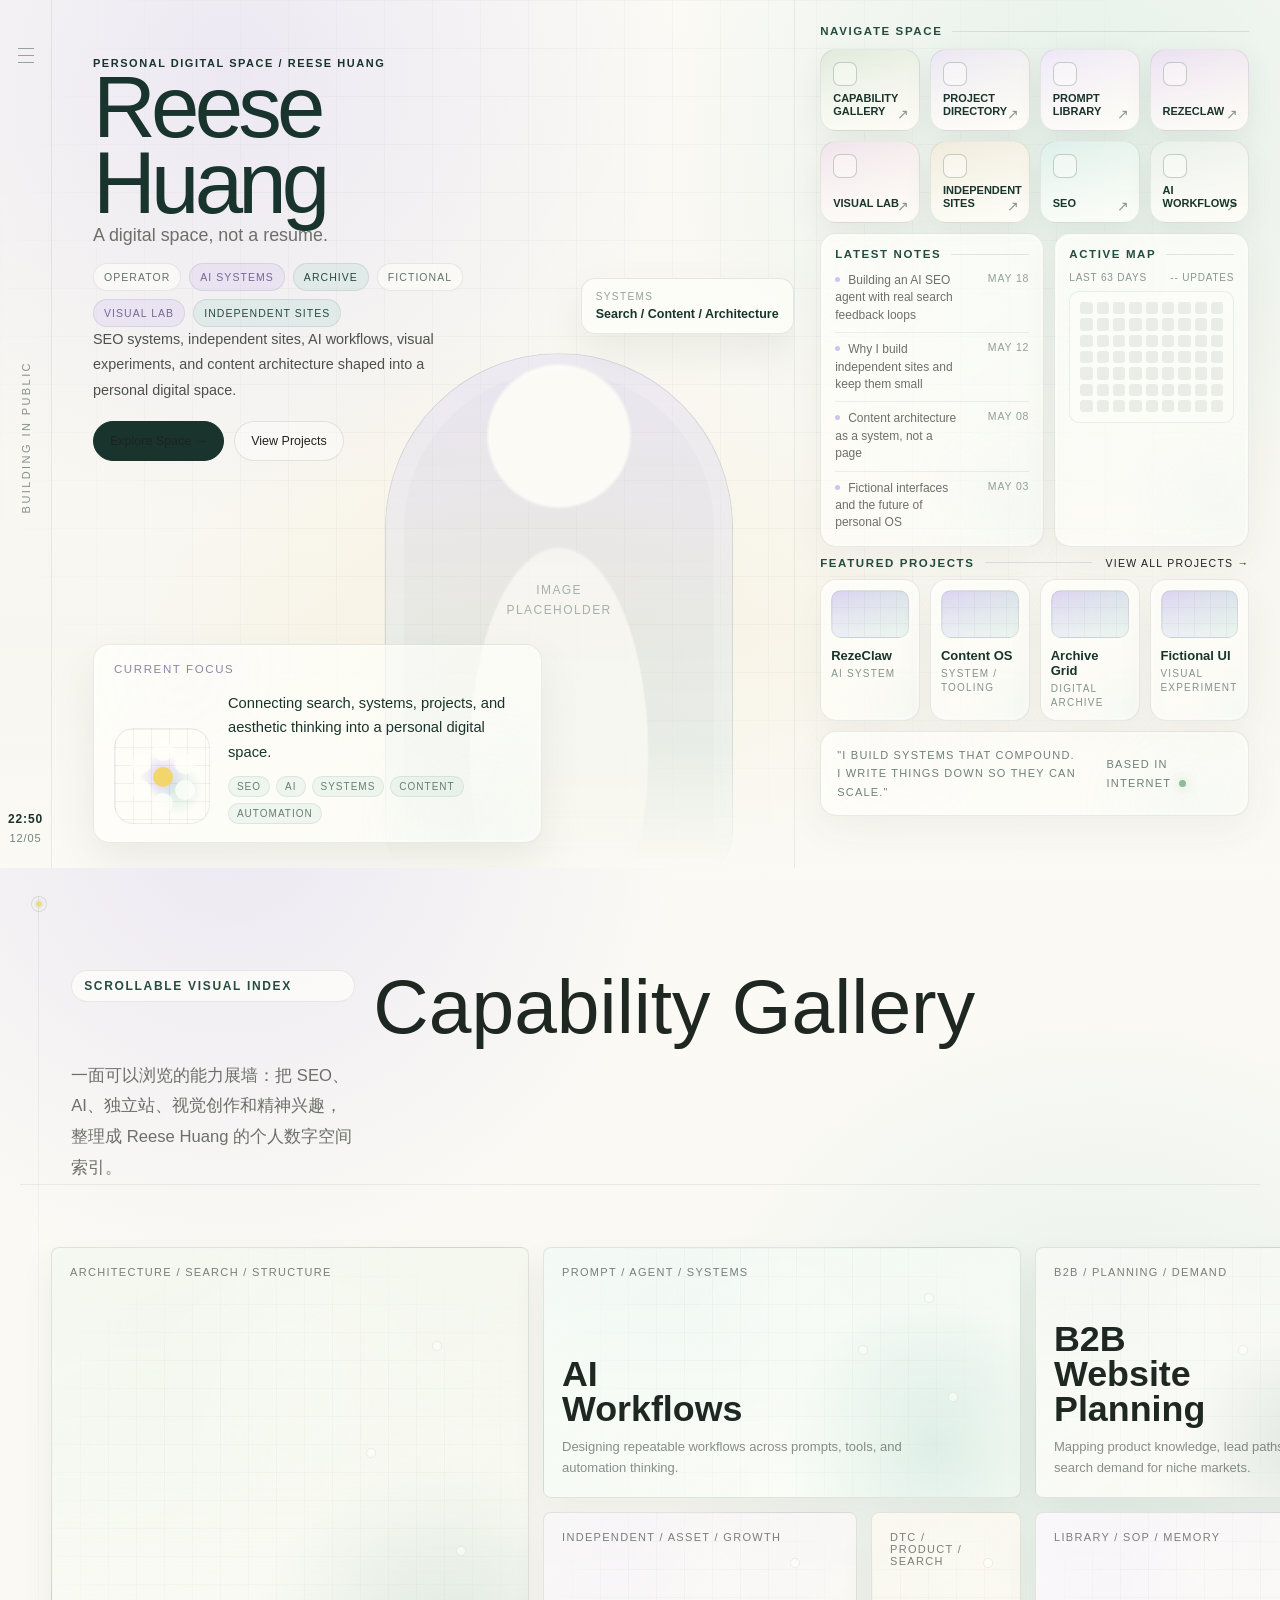
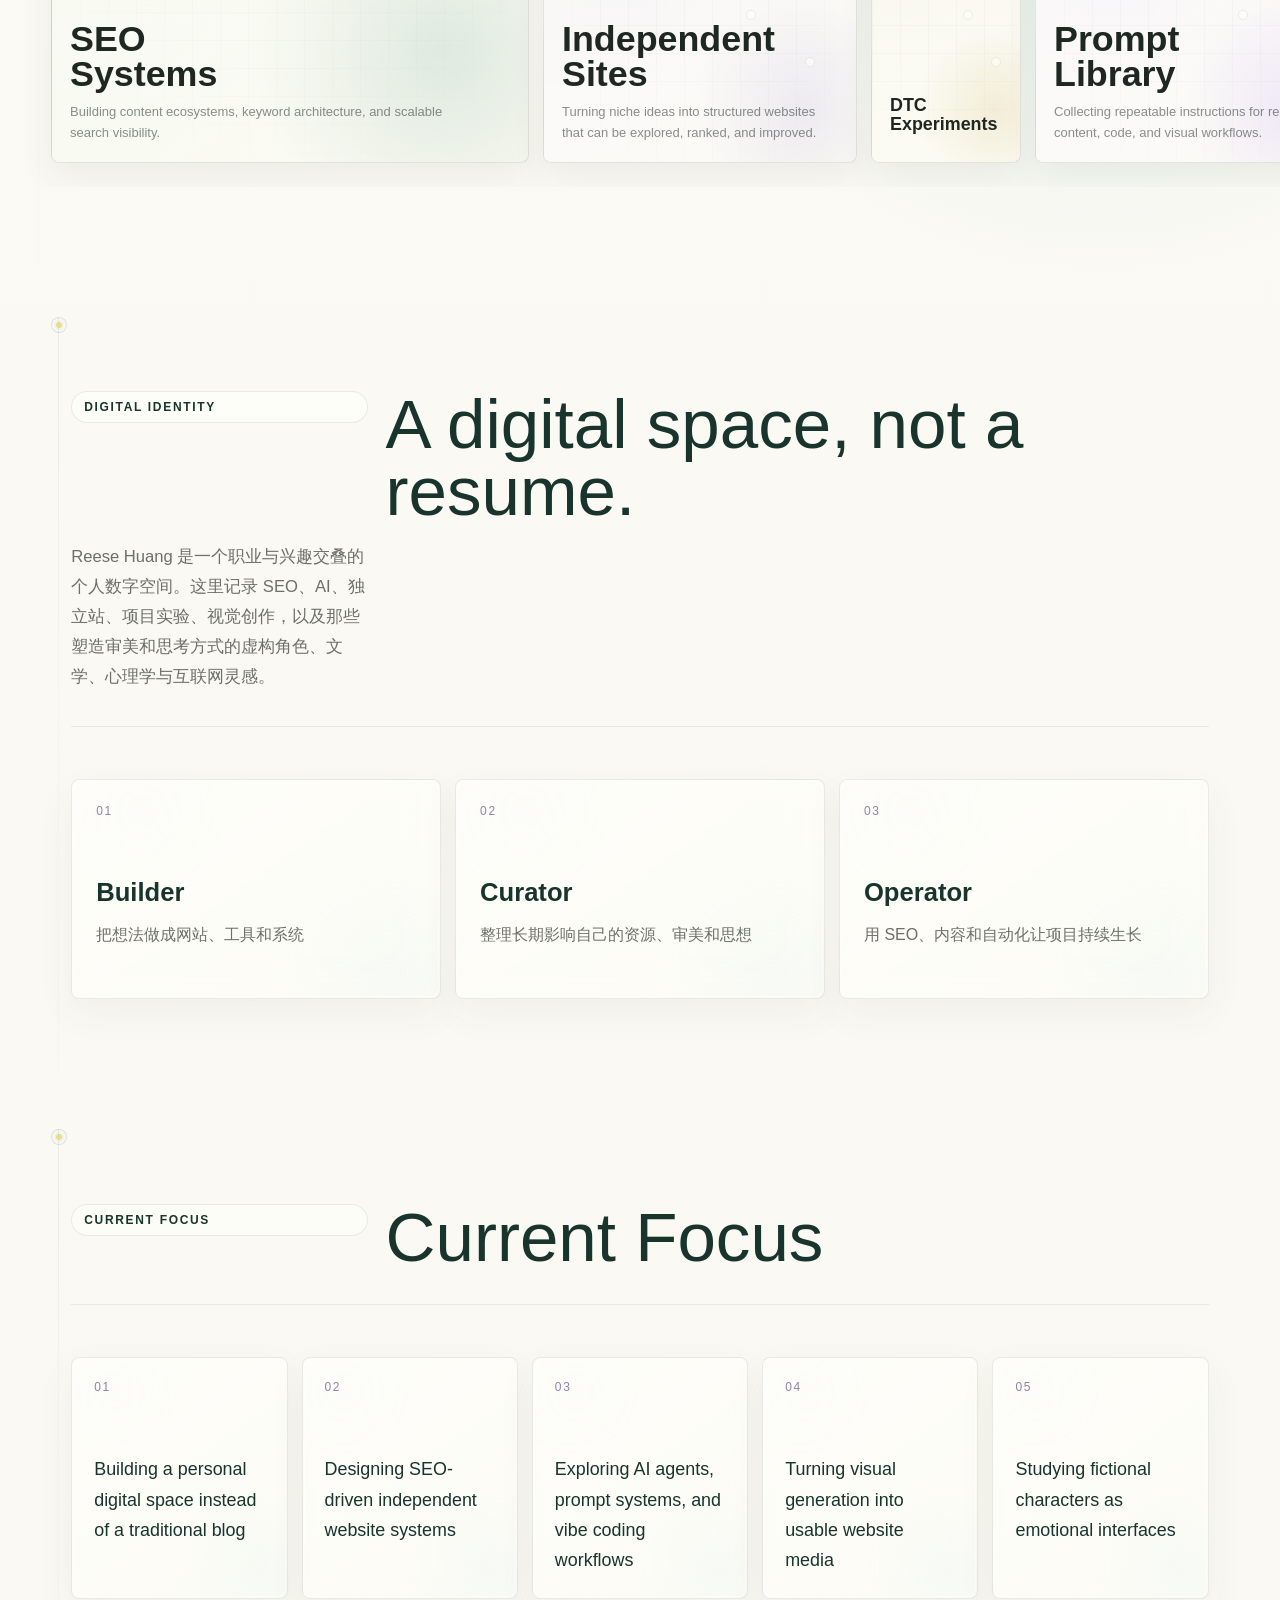
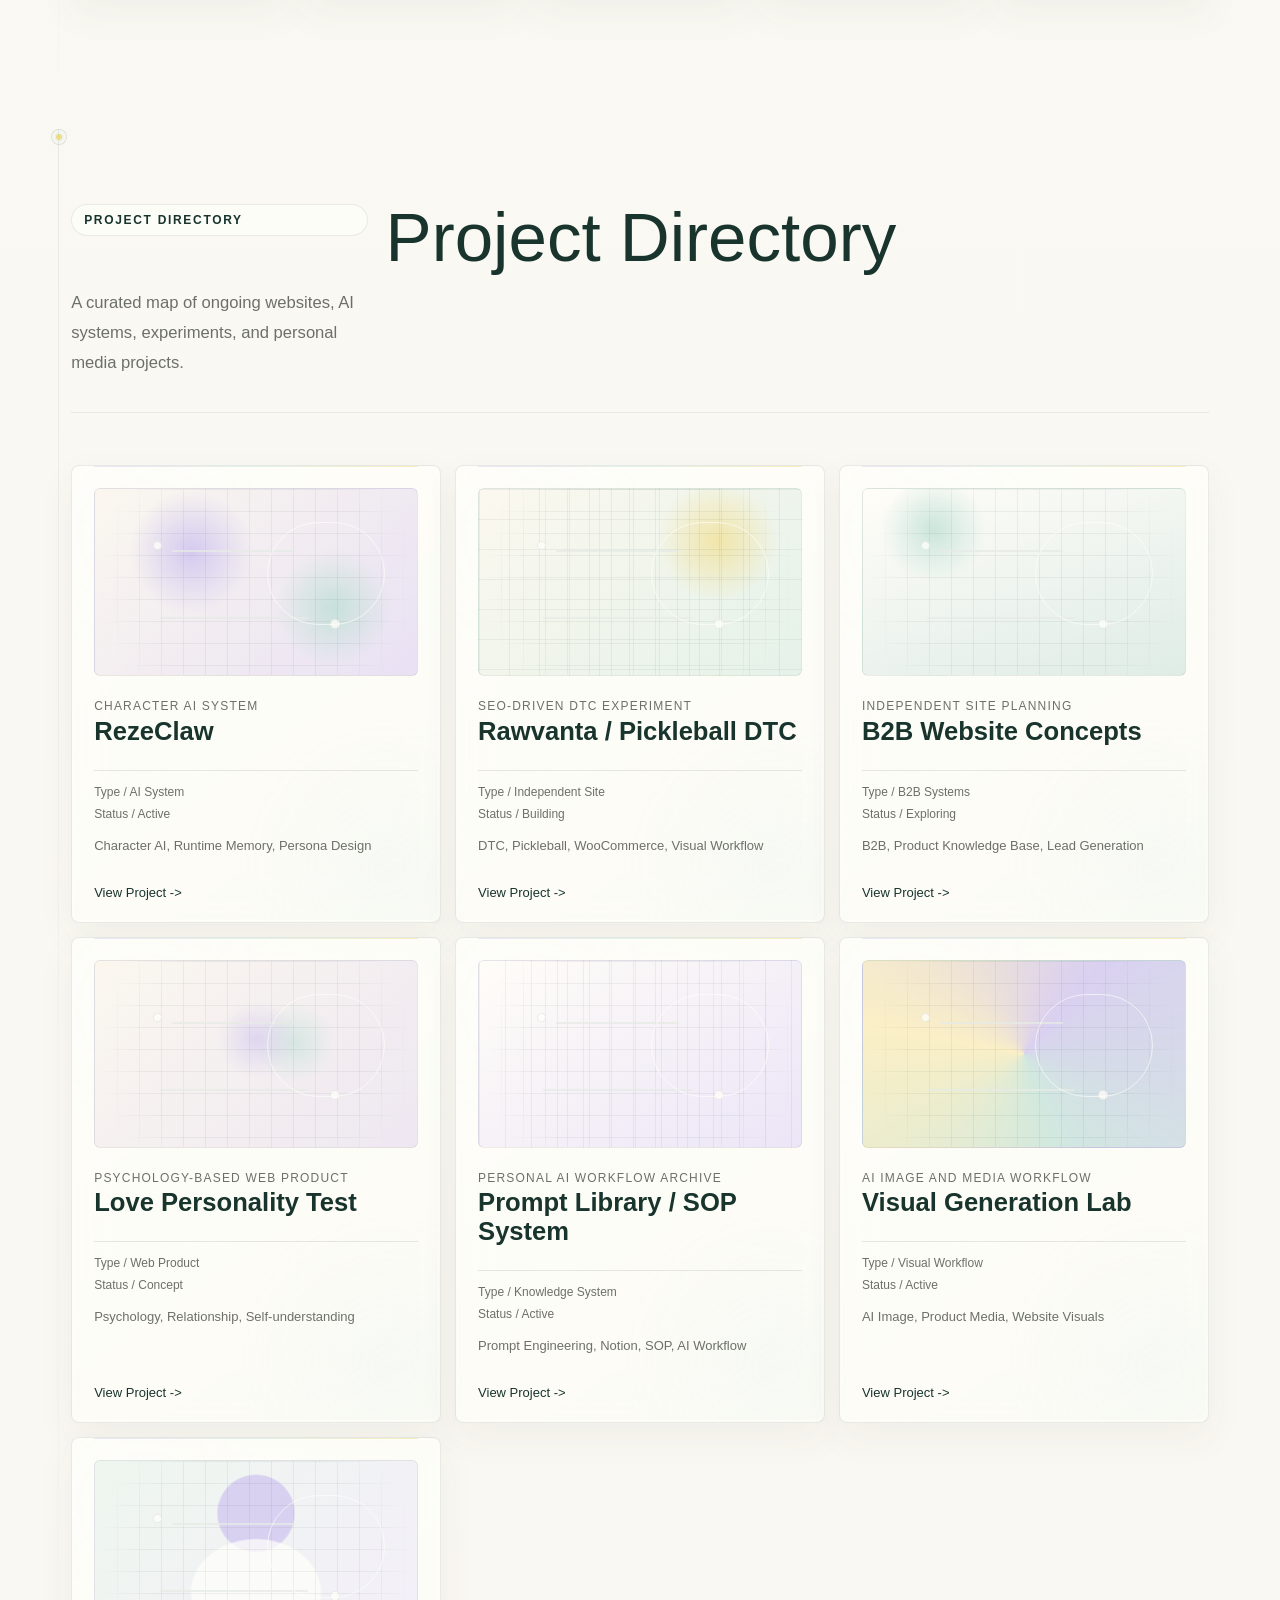
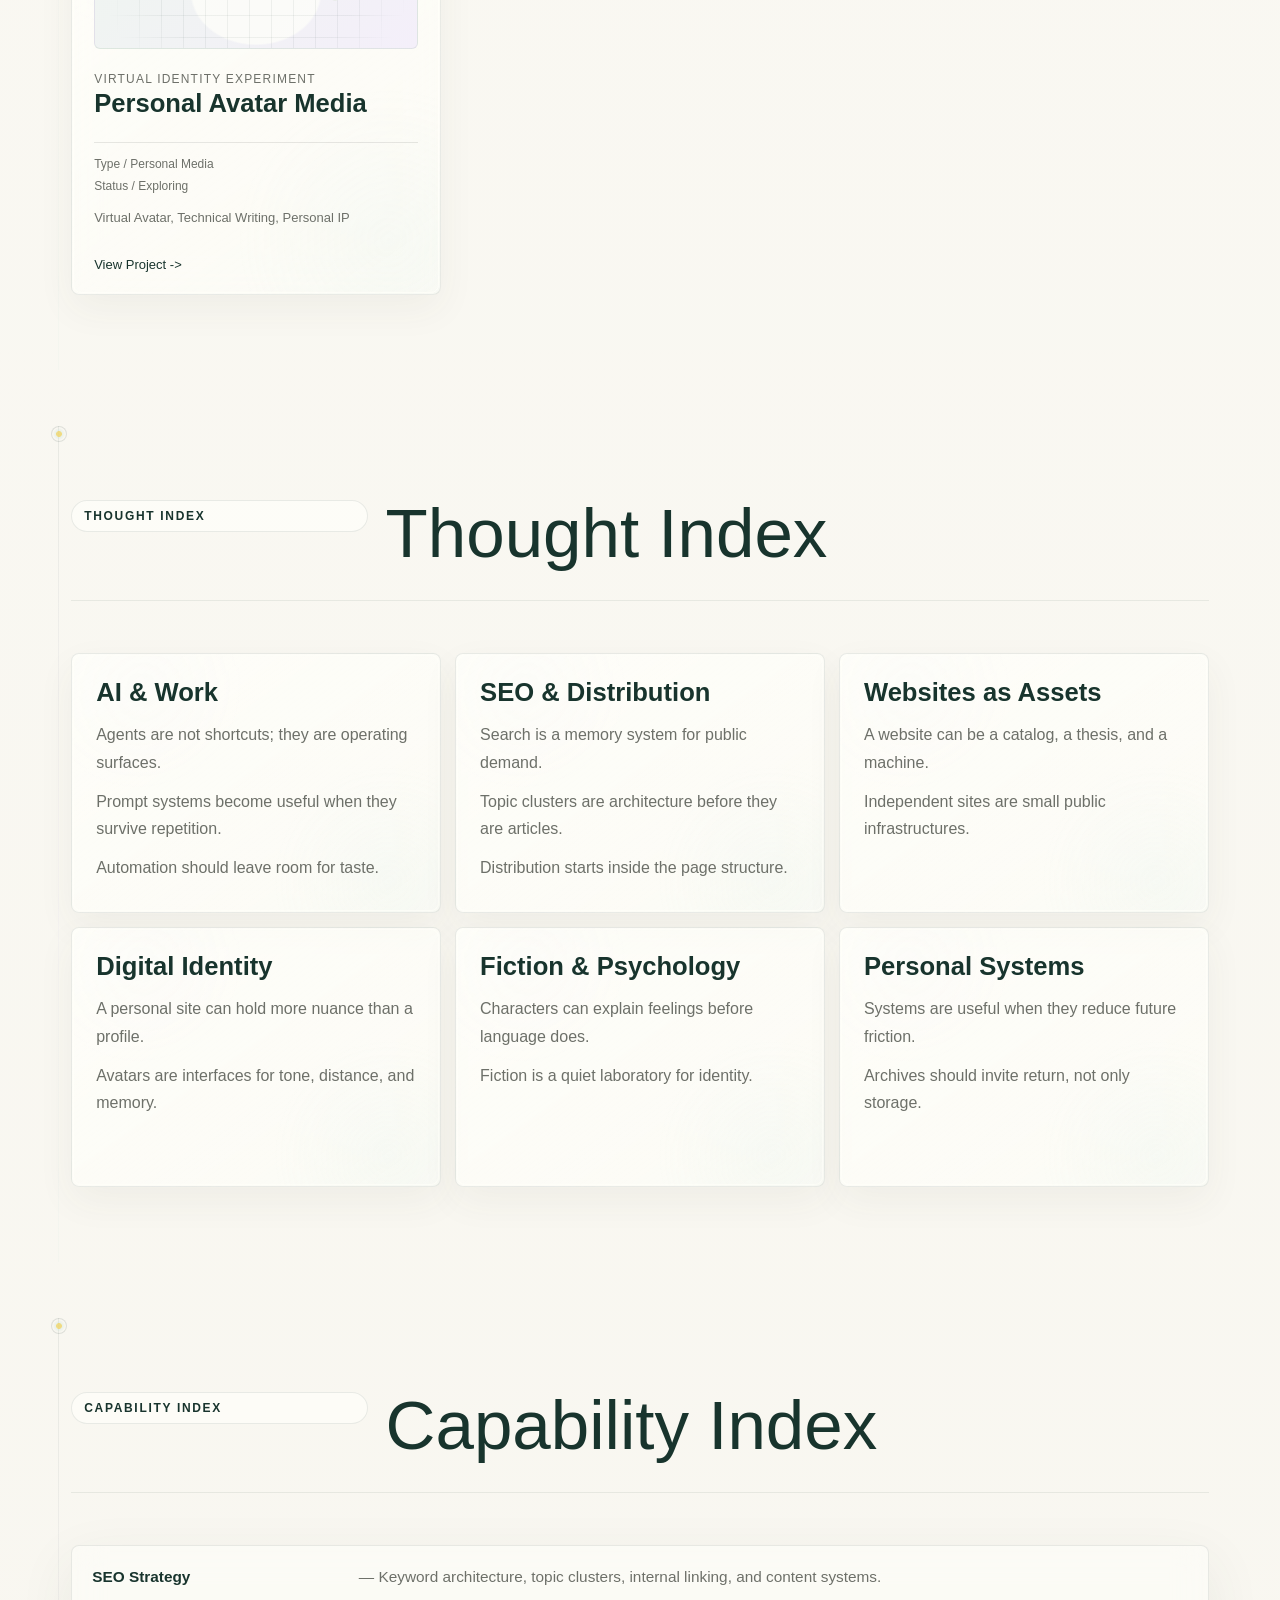
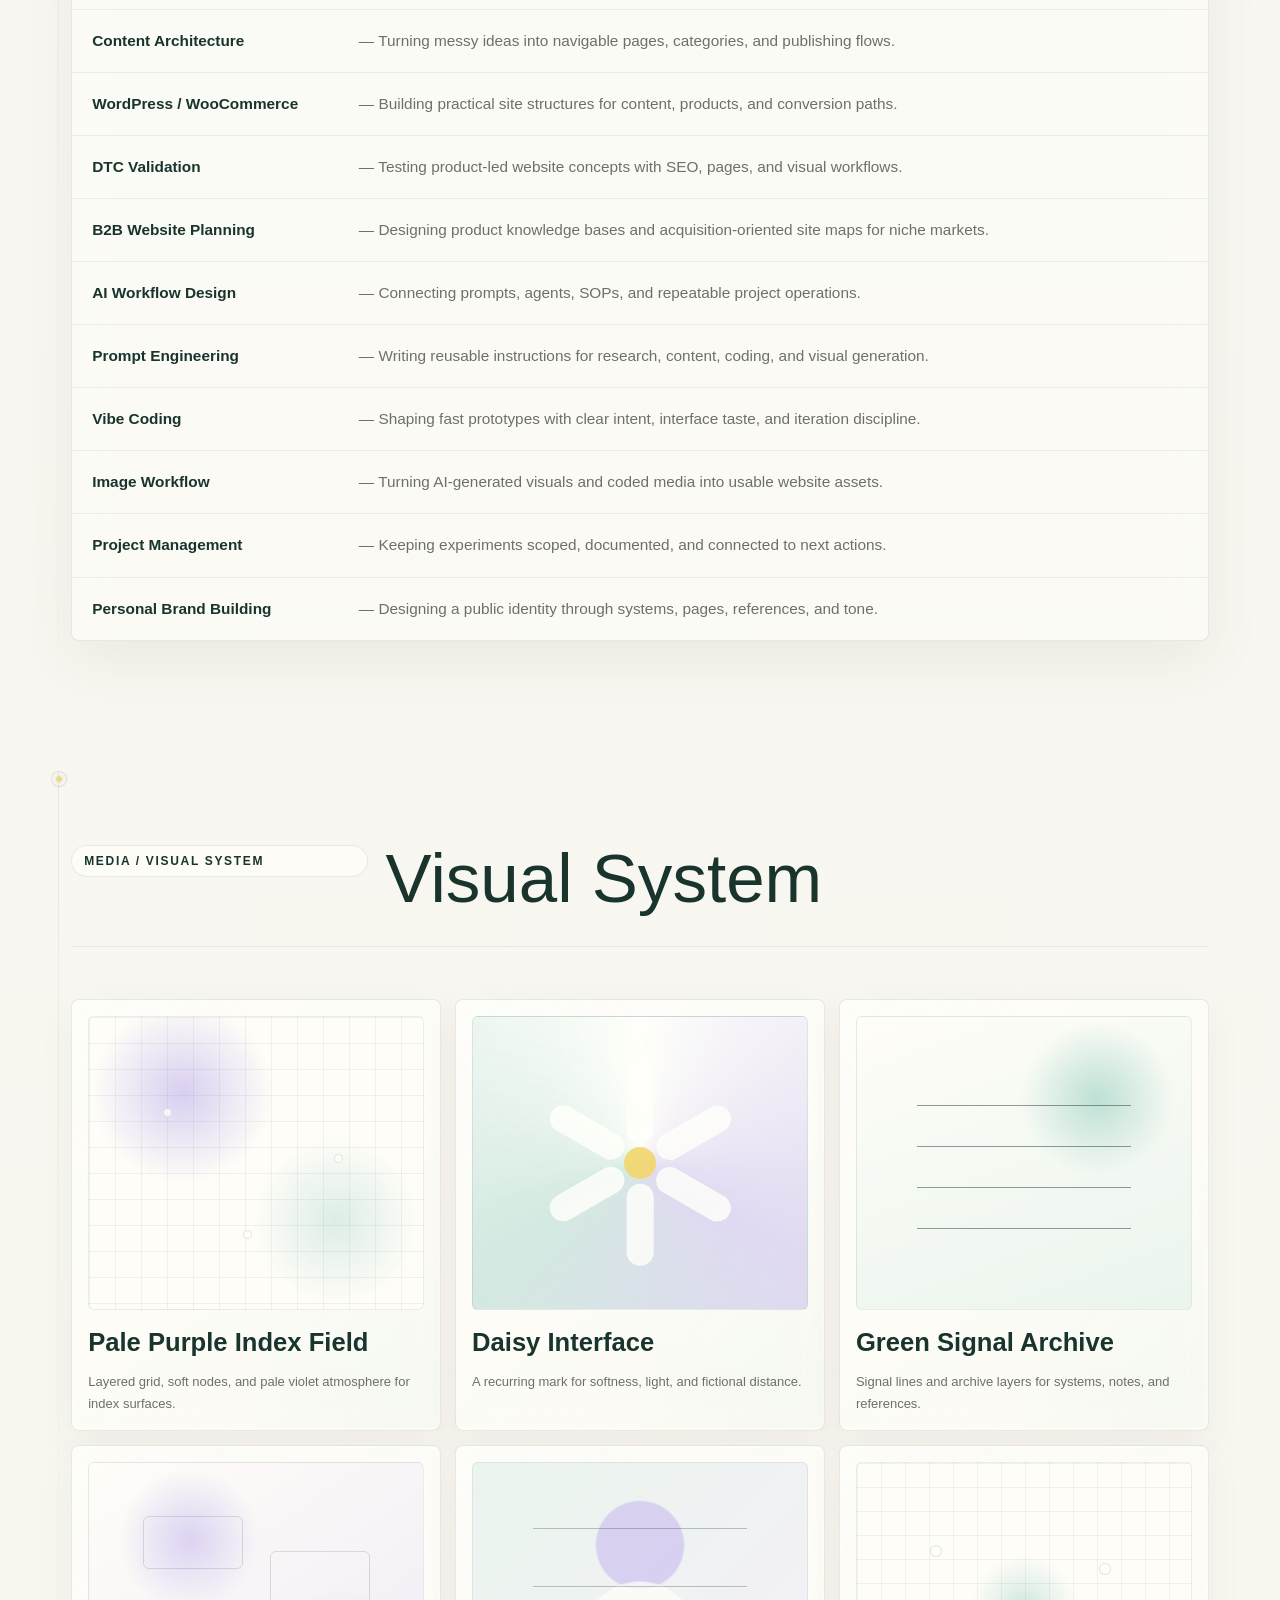
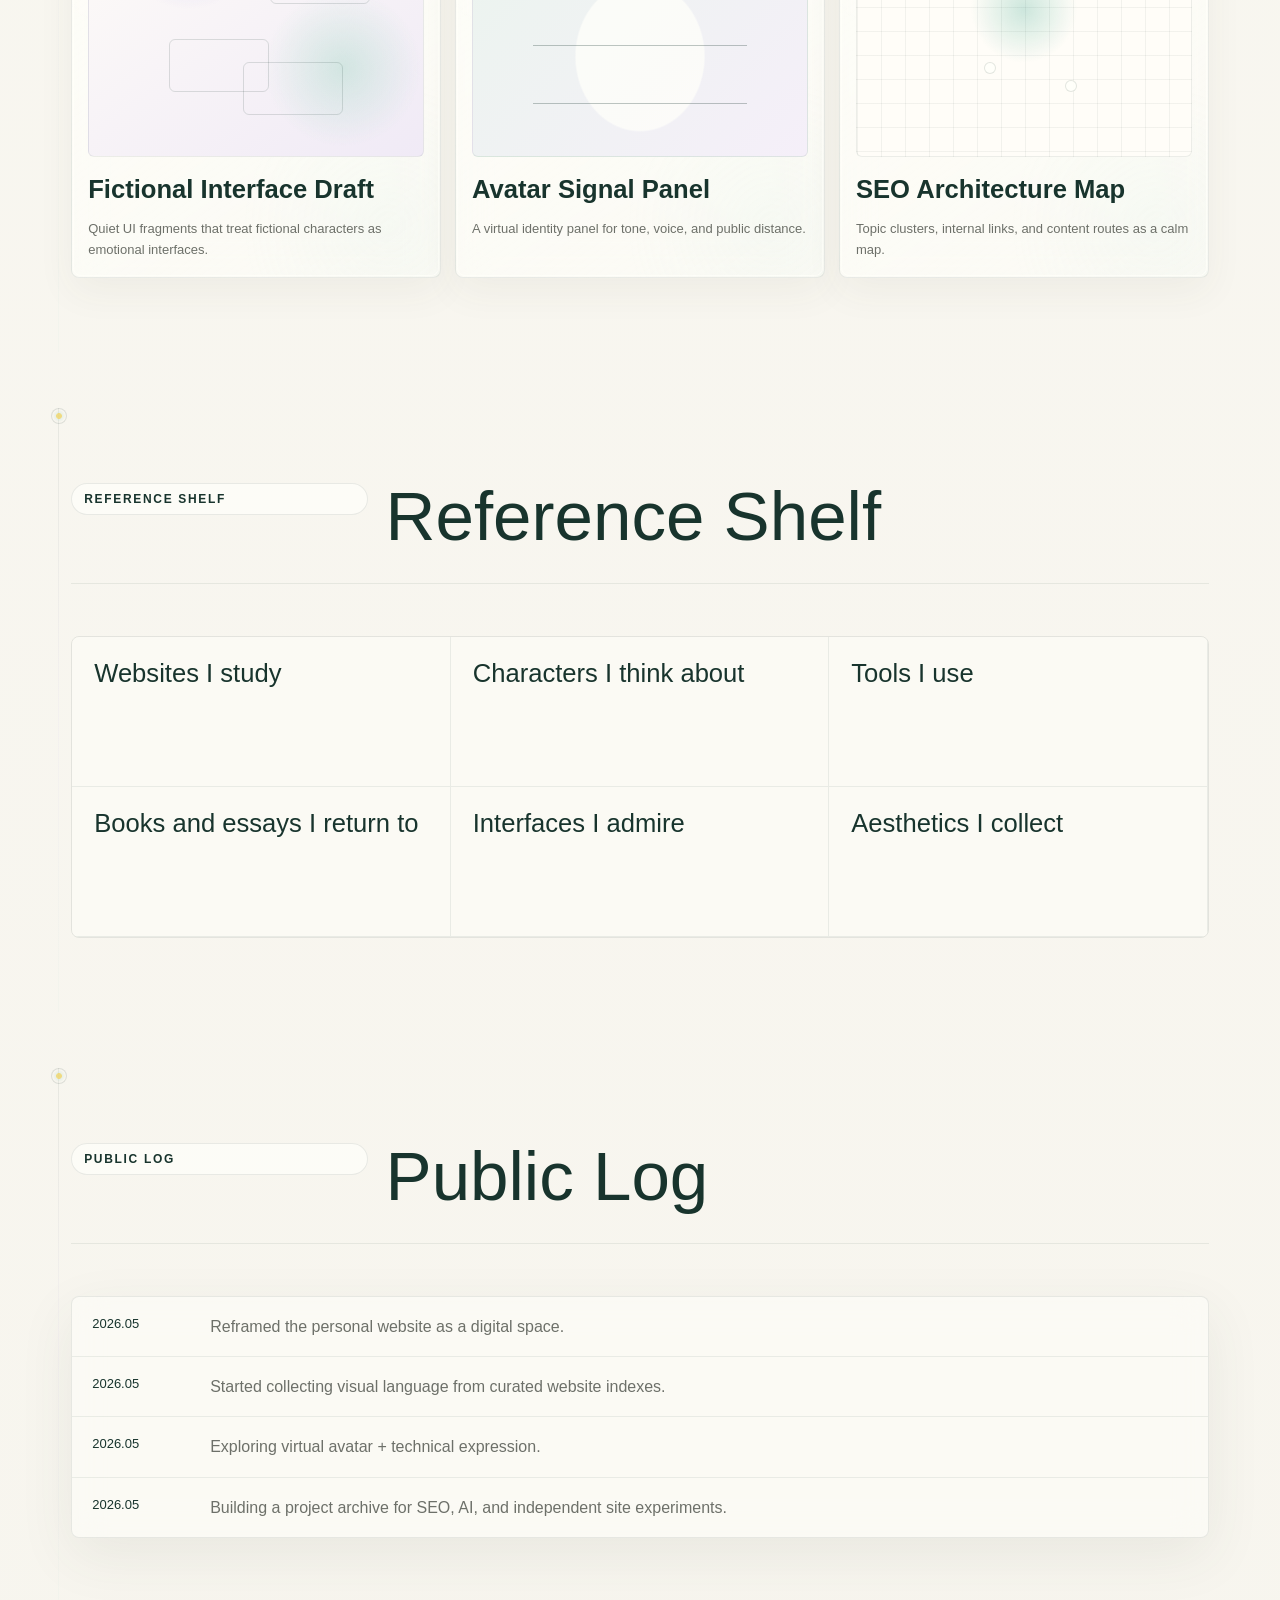
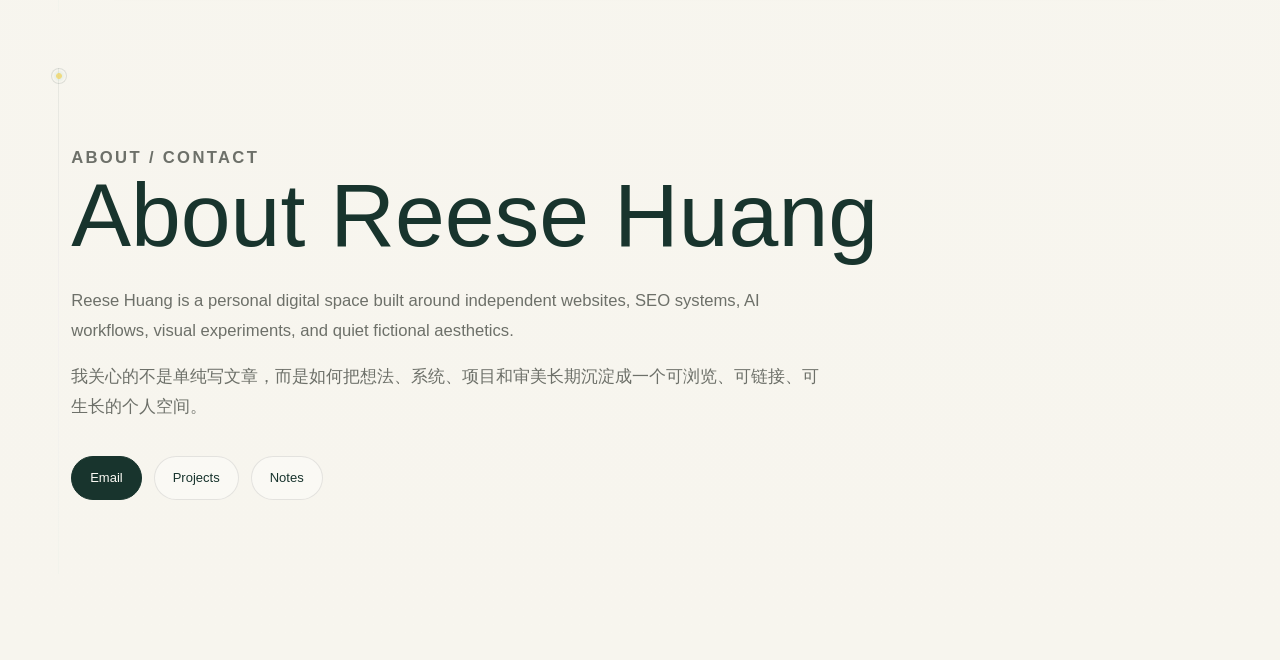
==== commit c019b0e1: "Align native navigation with dashboard hero" ====
--- a/reese-huang-demo/index.html
+++ b/reese-huang-demo/index.html
@@ -121,24 +121,6 @@
   overflow:       hidden;
 }
 
-/* TOP NAV */
-.rh-top-nav {
-  display:         flex;
-  align-items:     center;
-  justify-content: space-between;
-  gap:             24px;
-  flex-shrink:     0;
-  z-index:         10;
-  position:        relative;
-}
-.rh-logo { color: var(--rs-ink-green); font-size: clamp(1.6rem, 2.6vw, 2.2rem); font-weight: 640; letter-spacing: .08em; line-height: 1; }
-.rh-nav-links { display: flex; align-items: center; gap: clamp(14px, 2vw, 28px); color: rgba(24,52,45,.64); font-size: 13px; }
-.rh-nav-links a { position: relative; transition: color 220ms var(--rs-ease), transform 220ms var(--rs-ease); }
-.rh-nav-links a:hover { color: var(--rs-ink-green); transform: translateY(-1px); }
-.rh-nav-links a:first-child::after { content: ""; position: absolute; left: 0; right: 0; bottom: -6px; height: 1px; background: var(--rs-purple); }
-.rh-social-mini { display: flex; gap: 8px; align-items: center; }
-.rh-social-mini a { width: 26px; height: 26px; border-radius: 999px; border: 1px solid rgba(24,52,45,.12); background: rgba(255,255,250,.44); display: inline-flex; align-items: center; justify-content: center; font-size: 11px; color: rgba(24,52,45,.62); }
-
 /* COPY BLOCK */
 .rh-copy-block {
   position:   relative;
@@ -362,7 +344,6 @@
   .rh-hero-layout { grid-template-columns: 1fr; }
   .rh-left-rail   { display: none; }
   .rh-main-stage, .rh-dashboard { grid-column: 1; padding-left: clamp(16px, 4vw, 28px); padding-right: clamp(16px, 4vw, 28px); }
-  .rh-nav-links, .rh-social-mini { display: none; }
   .rh-copy-block  { max-width: 100%; margin-top: 60px; }
   .rh-title       { font-size: clamp(3.6rem, 16vw, 6rem); white-space: normal; }
   .rh-person-wrap { right: 0; bottom: auto; top: 100px; width: 68vw; height: 360px; opacity: .48; }
@@ -390,17 +371,6 @@
 
   <!-- MAIN STAGE -->
   <div class="rh-main-stage">
-    <header class="rh-top-nav">
-      <a class="rh-logo" href="/">RH</a>
-      <nav class="rh-nav-links" aria-label="Hero navigation">
-        <a href="/">Home</a><a href="#index">Archive</a><a href="/project-archive/">Projects</a>
-        <a href="#notes">Notes</a><a href="#references">Fictional</a><a href="#about">Contact</a>
-      </nav>
-      <div class="rh-social-mini" aria-label="Social links">
-        <a href="#" aria-label="X">X</a><a href="#" aria-label="GitHub">G</a><a href="#" aria-label="LinkedIn">in</a>
-      </div>
-    </header>
-
     <section class="rh-copy-block">
       <p class="rh-kicker">Personal Digital Space / Reese Huang</p>
       <h1 class="rh-title"><span>Reese</span><span>Huang</span></h1>
--- a/reese-huang-demo/assets/css/style.css
+++ b/reese-huang-demo/assets/css/style.css
@@ -439,6 +439,135 @@
   color: #18342d !important;
 }
 
+body:has(.reese-space) .site-header,
+body:has(.reese-projects) .site-header,
+body.home .site-header,
+body:is(.page-id-396, .page-id-397) .site-header {
+  background:
+    linear-gradient(90deg, rgba(251, 250, 245, 0.86), rgba(251, 250, 245, 0.72)),
+    radial-gradient(circle at 8% 50%, rgba(207, 195, 239, 0.16), transparent 24%),
+    radial-gradient(circle at 86% 50%, rgba(185, 222, 210, 0.18), transparent 28%) !important;
+}
+
+body:has(.reese-space) .inside-header,
+body:has(.reese-projects) .inside-header,
+body.home .inside-header,
+body:is(.page-id-396, .page-id-397) .inside-header {
+  gap: 24px;
+  min-height: 68px;
+}
+
+body:has(.reese-space) .site-branding,
+body:has(.reese-projects) .site-branding,
+body.home .site-branding,
+body:is(.page-id-396, .page-id-397) .site-branding {
+  gap: 14px;
+  min-width: min(32vw, 320px);
+}
+
+body:has(.reese-space) .site-branding::after,
+body:has(.reese-projects) .site-branding::after,
+body.home .site-branding::after,
+body:is(.page-id-396, .page-id-397) .site-branding::after {
+  color: rgba(24, 52, 45, 0.48);
+  content: "Personal Digital Space";
+  font-size: 11px;
+  letter-spacing: 0.16em;
+  line-height: 1;
+  text-transform: uppercase;
+}
+
+body:has(.reese-space) .main-title a,
+body:has(.reese-projects) .main-title a,
+body.home .main-title a,
+body:is(.page-id-396, .page-id-397) .main-title a {
+  color: transparent !important;
+  display: inline-flex;
+  font-size: 0 !important;
+  line-height: 1;
+  position: relative;
+}
+
+body:has(.reese-space) .main-title a::before,
+body:has(.reese-projects) .main-title a::before,
+body.home .main-title a::before,
+body:is(.page-id-396, .page-id-397) .main-title a::before {
+  color: #18342d;
+  content: "RH";
+  font-size: clamp(1.55rem, 2.4vw, 2.15rem);
+  font-weight: 640;
+  letter-spacing: 0.08em;
+}
+
+body:has(.reese-space) .main-navigation .main-nav > ul,
+body:has(.reese-projects) .main-navigation .main-nav > ul,
+body.home .main-navigation .main-nav > ul,
+body:is(.page-id-396, .page-id-397) .main-navigation .main-nav > ul {
+  align-items: center;
+  display: flex;
+  gap: clamp(12px, 1.7vw, 26px);
+}
+
+body:has(.reese-space) .main-navigation .main-nav ul li,
+body:has(.reese-projects) .main-navigation .main-nav ul li,
+body.home .main-navigation .main-nav ul li,
+body:is(.page-id-396, .page-id-397) .main-navigation .main-nav ul li {
+  position: relative;
+}
+
+body:has(.reese-space) .main-navigation .main-nav ul li a,
+body:has(.reese-projects) .main-navigation .main-nav ul li a,
+body.home .main-navigation .main-nav ul li a,
+body:is(.page-id-396, .page-id-397) .main-navigation .main-nav ul li a {
+  border-radius: 999px;
+  color: rgba(24, 52, 45, 0.64) !important;
+  letter-spacing: 0;
+  line-height: 32px;
+  padding: 0 0 !important;
+  position: relative;
+  transition: color 220ms cubic-bezier(0.22, 1, 0.36, 1), transform 220ms cubic-bezier(0.22, 1, 0.36, 1);
+}
+
+body:has(.reese-space) .main-navigation .main-nav ul li a::after,
+body:has(.reese-projects) .main-navigation .main-nav ul li a::after,
+body.home .main-navigation .main-nav ul li a::after,
+body:is(.page-id-396, .page-id-397) .main-navigation .main-nav ul li a::after {
+  background: #cfc3ef;
+  bottom: 2px;
+  content: "";
+  height: 1px;
+  left: 0;
+  opacity: 0;
+  position: absolute;
+  right: 0;
+  transform: scaleX(0.4);
+  transform-origin: center;
+  transition: opacity 220ms cubic-bezier(0.22, 1, 0.36, 1), transform 220ms cubic-bezier(0.22, 1, 0.36, 1);
+}
+
+body:has(.reese-space) .main-navigation .main-nav ul li:hover > a,
+body:has(.reese-projects) .main-navigation .main-nav ul li:hover > a,
+body.home .main-navigation .main-nav ul li:hover > a,
+body:is(.page-id-396, .page-id-397) .main-navigation .main-nav ul li:hover > a,
+body:has(.reese-space) .main-navigation .main-nav ul li[class*="current-menu-"] > a,
+body:has(.reese-projects) .main-navigation .main-nav ul li[class*="current-menu-"] > a,
+body.home .main-navigation .main-nav ul li[class*="current-menu-"] > a,
+body:is(.page-id-396, .page-id-397) .main-navigation .main-nav ul li[class*="current-menu-"] > a {
+  color: #18342d !important;
+}
+
+body:has(.reese-space) .main-navigation .main-nav ul li:hover > a::after,
+body:has(.reese-projects) .main-navigation .main-nav ul li:hover > a::after,
+body.home .main-navigation .main-nav ul li:hover > a::after,
+body:is(.page-id-396, .page-id-397) .main-navigation .main-nav ul li:hover > a::after,
+body:has(.reese-space) .main-navigation .main-nav ul li[class*="current-menu-"] > a::after,
+body:has(.reese-projects) .main-navigation .main-nav ul li[class*="current-menu-"] > a::after,
+body.home .main-navigation .main-nav ul li[class*="current-menu-"] > a::after,
+body:is(.page-id-396, .page-id-397) .main-navigation .main-nav ul li[class*="current-menu-"] > a::after {
+  opacity: 1;
+  transform: scaleX(1);
+}
+
 body:is(.page-id-396, .page-id-397) :is(.site-footer, .footer-widgets, .site-info) {
   background:
     linear-gradient(145deg, rgba(255, 255, 250, 0.74), rgba(255, 255, 250, 0.46)),
@@ -2213,7 +2342,8 @@
   body.admin-bar:has(.reese-projects) .site-header,
   body.admin-bar.home .site-header,
   body.admin-bar.page-id-310 .site-header,
-  body.admin-bar.page-id-311 .site-header {
+  body.admin-bar.page-id-311 .site-header,
+  body.admin-bar:is(.page-id-396, .page-id-397) .site-header {
     top: 46px;
   }
 
@@ -2221,16 +2351,25 @@
   body:has(.reese-projects) .inside-header,
   body.home .inside-header,
   body.page-id-310 .inside-header,
-  body.page-id-311 .inside-header {
+  body.page-id-311 .inside-header,
+  body:is(.page-id-396, .page-id-397) .inside-header {
     padding-left: 16px;
     padding-right: 16px;
+  }
+
+  body:has(.reese-space) .site-branding::after,
+  body:has(.reese-projects) .site-branding::after,
+  body.home .site-branding::after,
+  body:is(.page-id-396, .page-id-397) .site-branding::after {
+    display: none;
   }
 
   body:has(.reese-space) .main-navigation.toggled .main-nav,
   body:has(.reese-projects) .main-navigation.toggled .main-nav,
   body.home .main-navigation.toggled .main-nav,
   body.page-id-310 .main-navigation.toggled .main-nav,
-  body.page-id-311 .main-navigation.toggled .main-nav {
+  body.page-id-311 .main-navigation.toggled .main-nav,
+  body:is(.page-id-396, .page-id-397) .main-navigation.toggled .main-nav {
     background: rgba(251, 250, 245, 0.98);
     border-top: 1px solid rgba(32, 35, 31, 0.1);
     flex-basis: 100%;
@@ -2242,7 +2381,8 @@
   body:has(.reese-projects) .main-navigation.toggled .main-nav ul li a,
   body.home .main-navigation.toggled .main-nav ul li a,
   body.page-id-310 .main-navigation.toggled .main-nav ul li a,
-  body.page-id-311 .main-navigation.toggled .main-nav ul li a {
+  body.page-id-311 .main-navigation.toggled .main-nav ul li a,
+  body:is(.page-id-396, .page-id-397) .main-navigation.toggled .main-nav ul li a {
     border-top: 1px solid var(--rs-line);
     line-height: 1.2;
     padding: 14px 0;
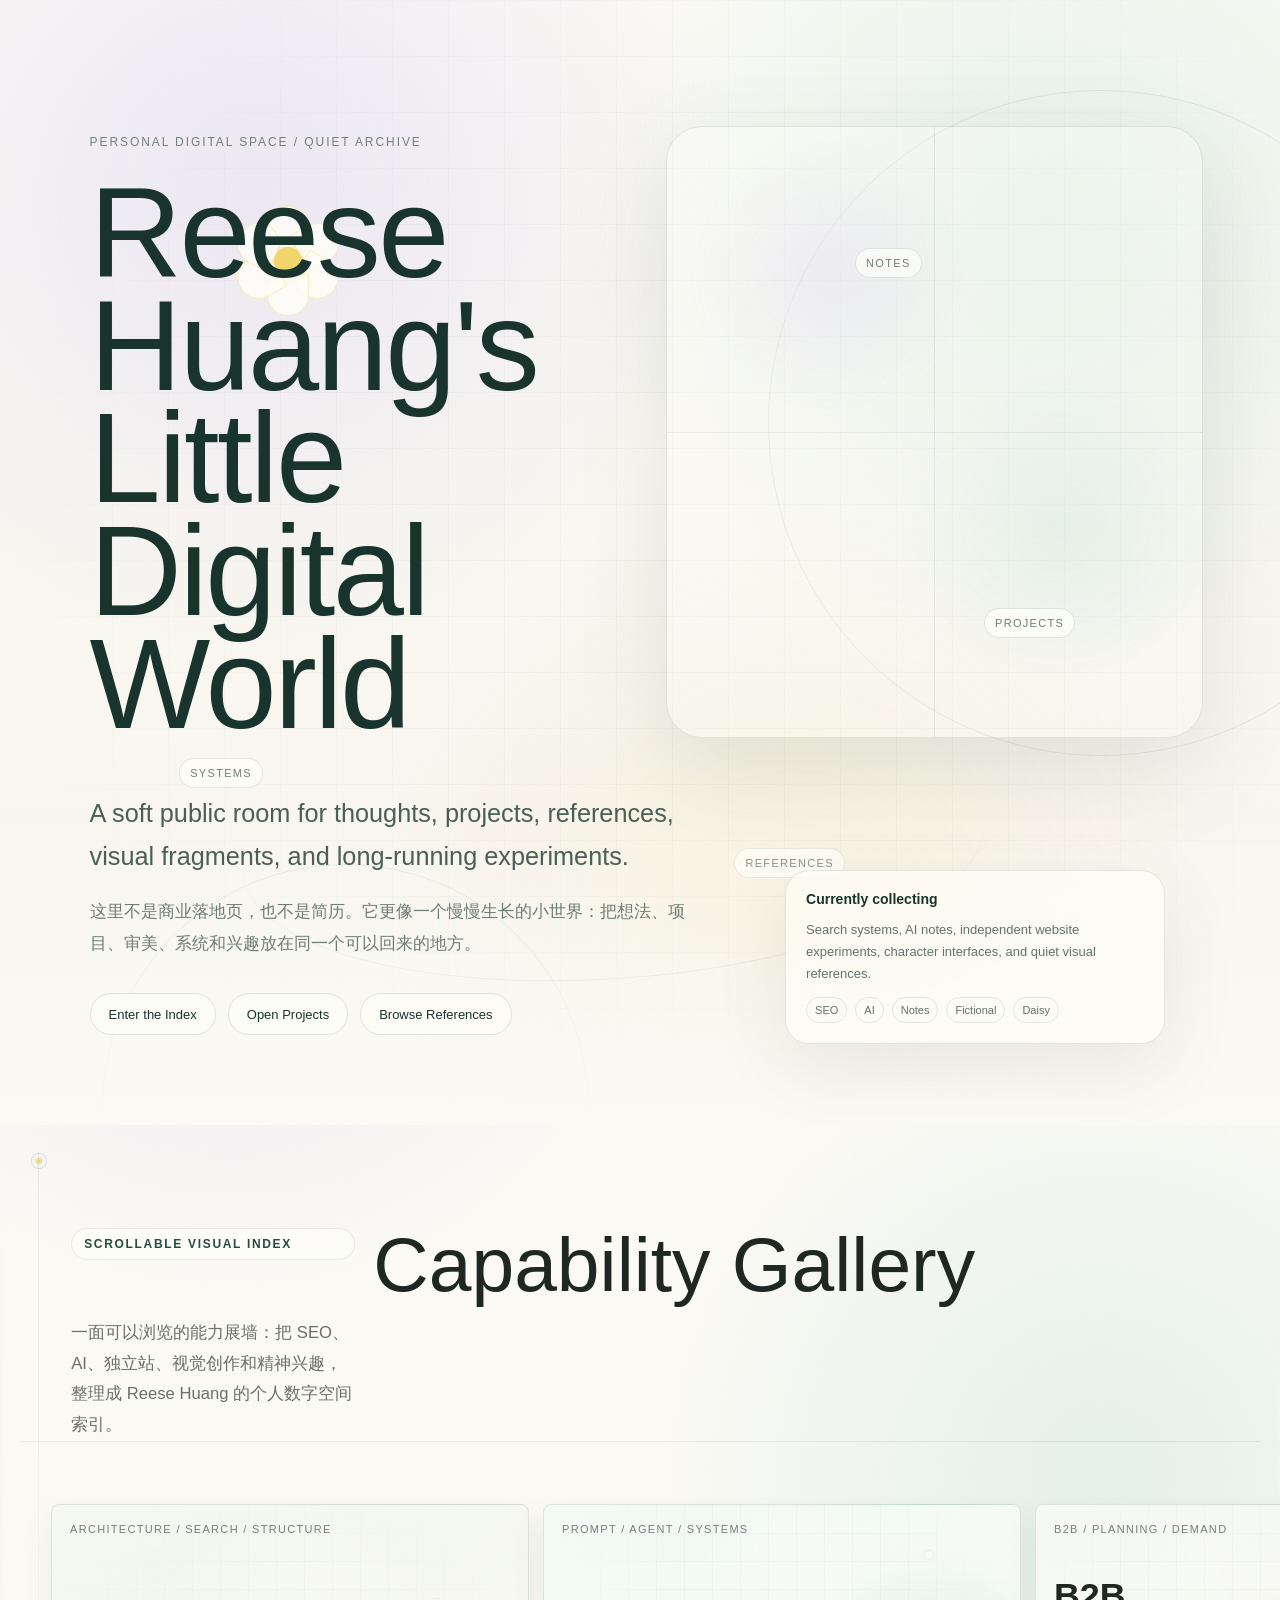
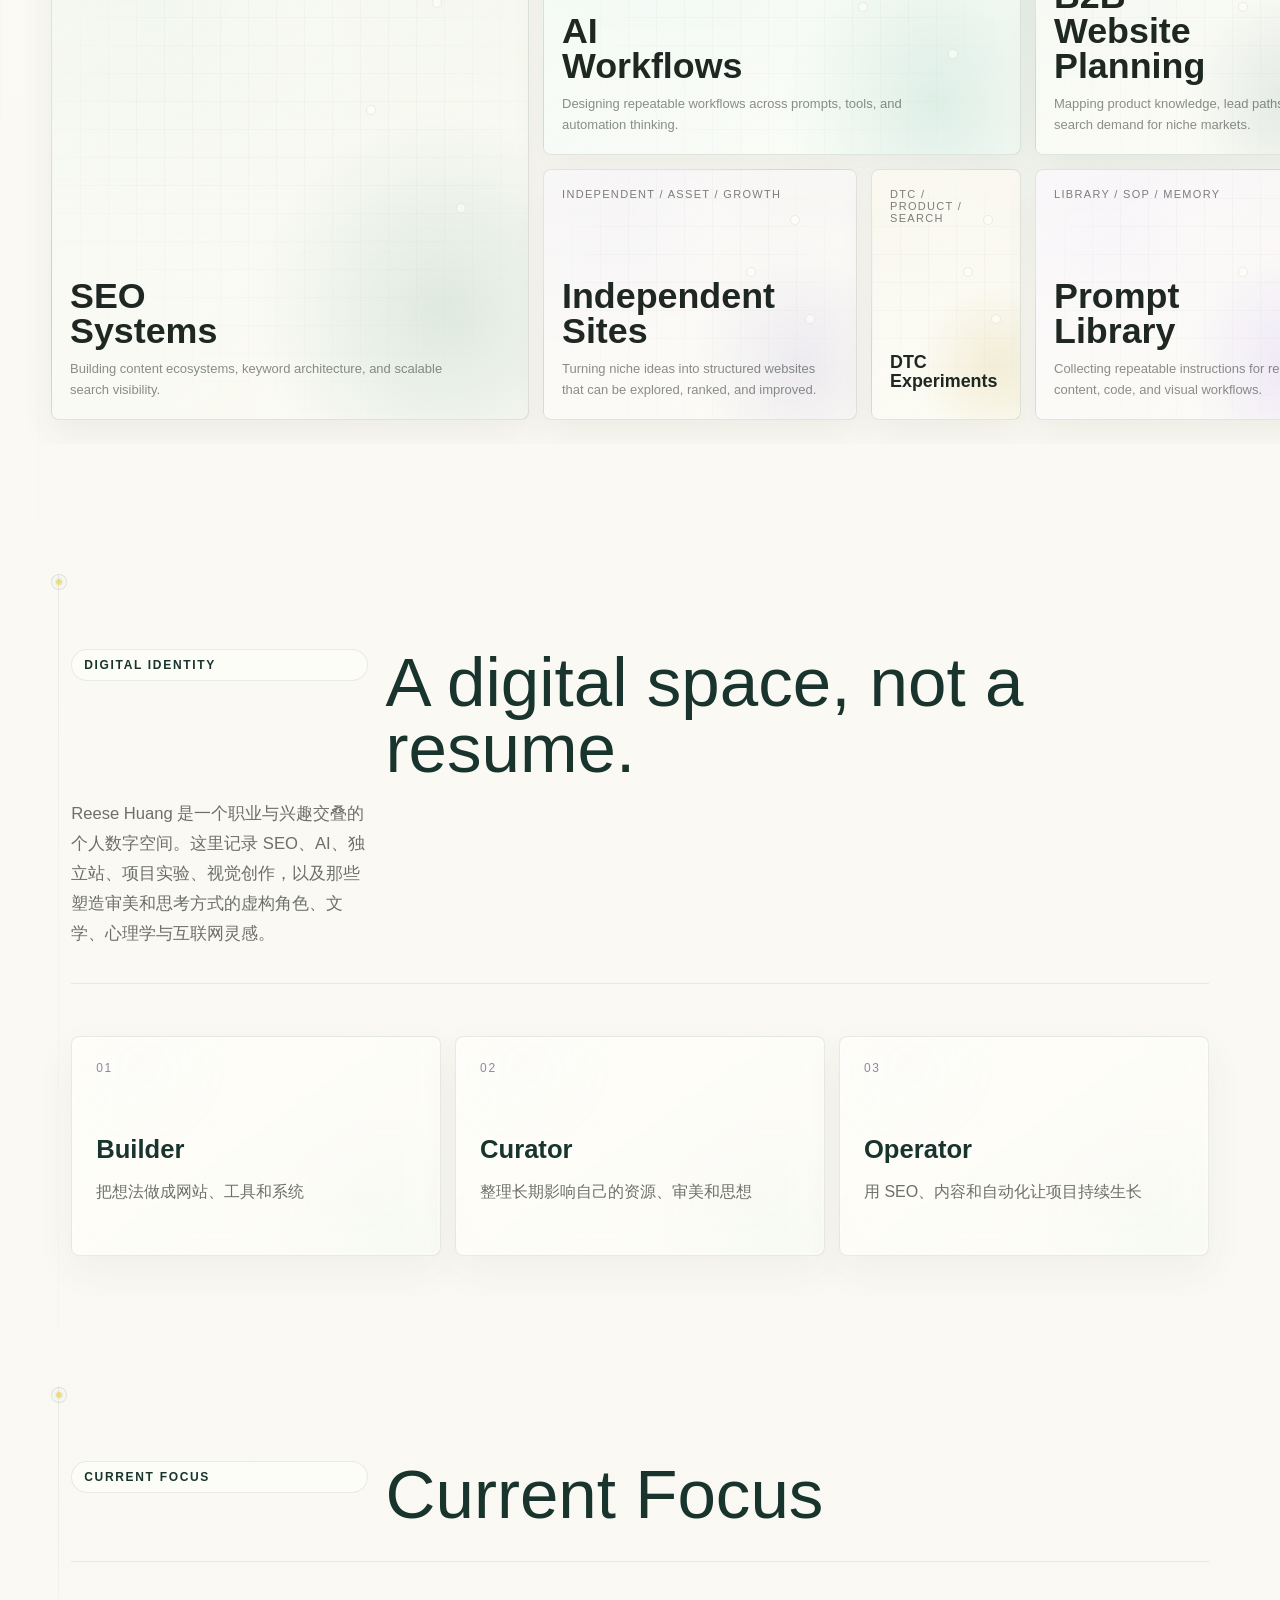
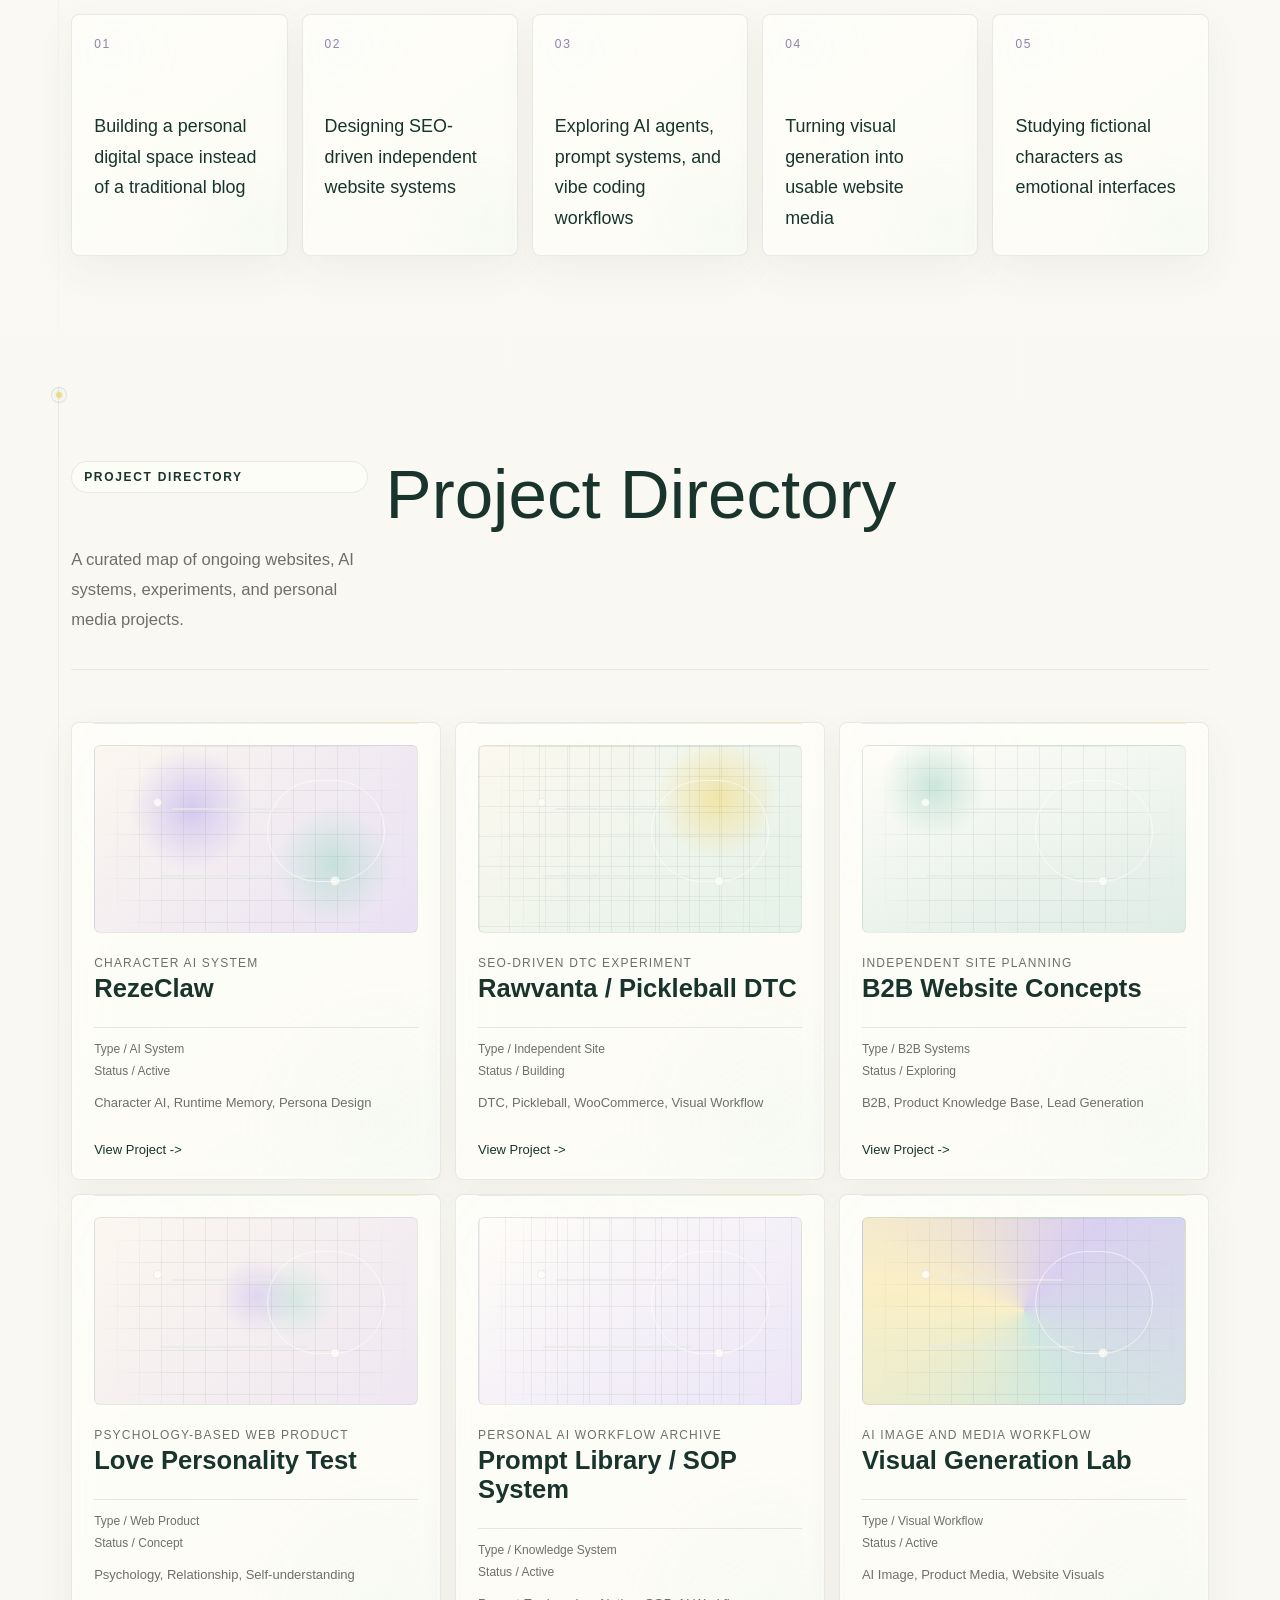
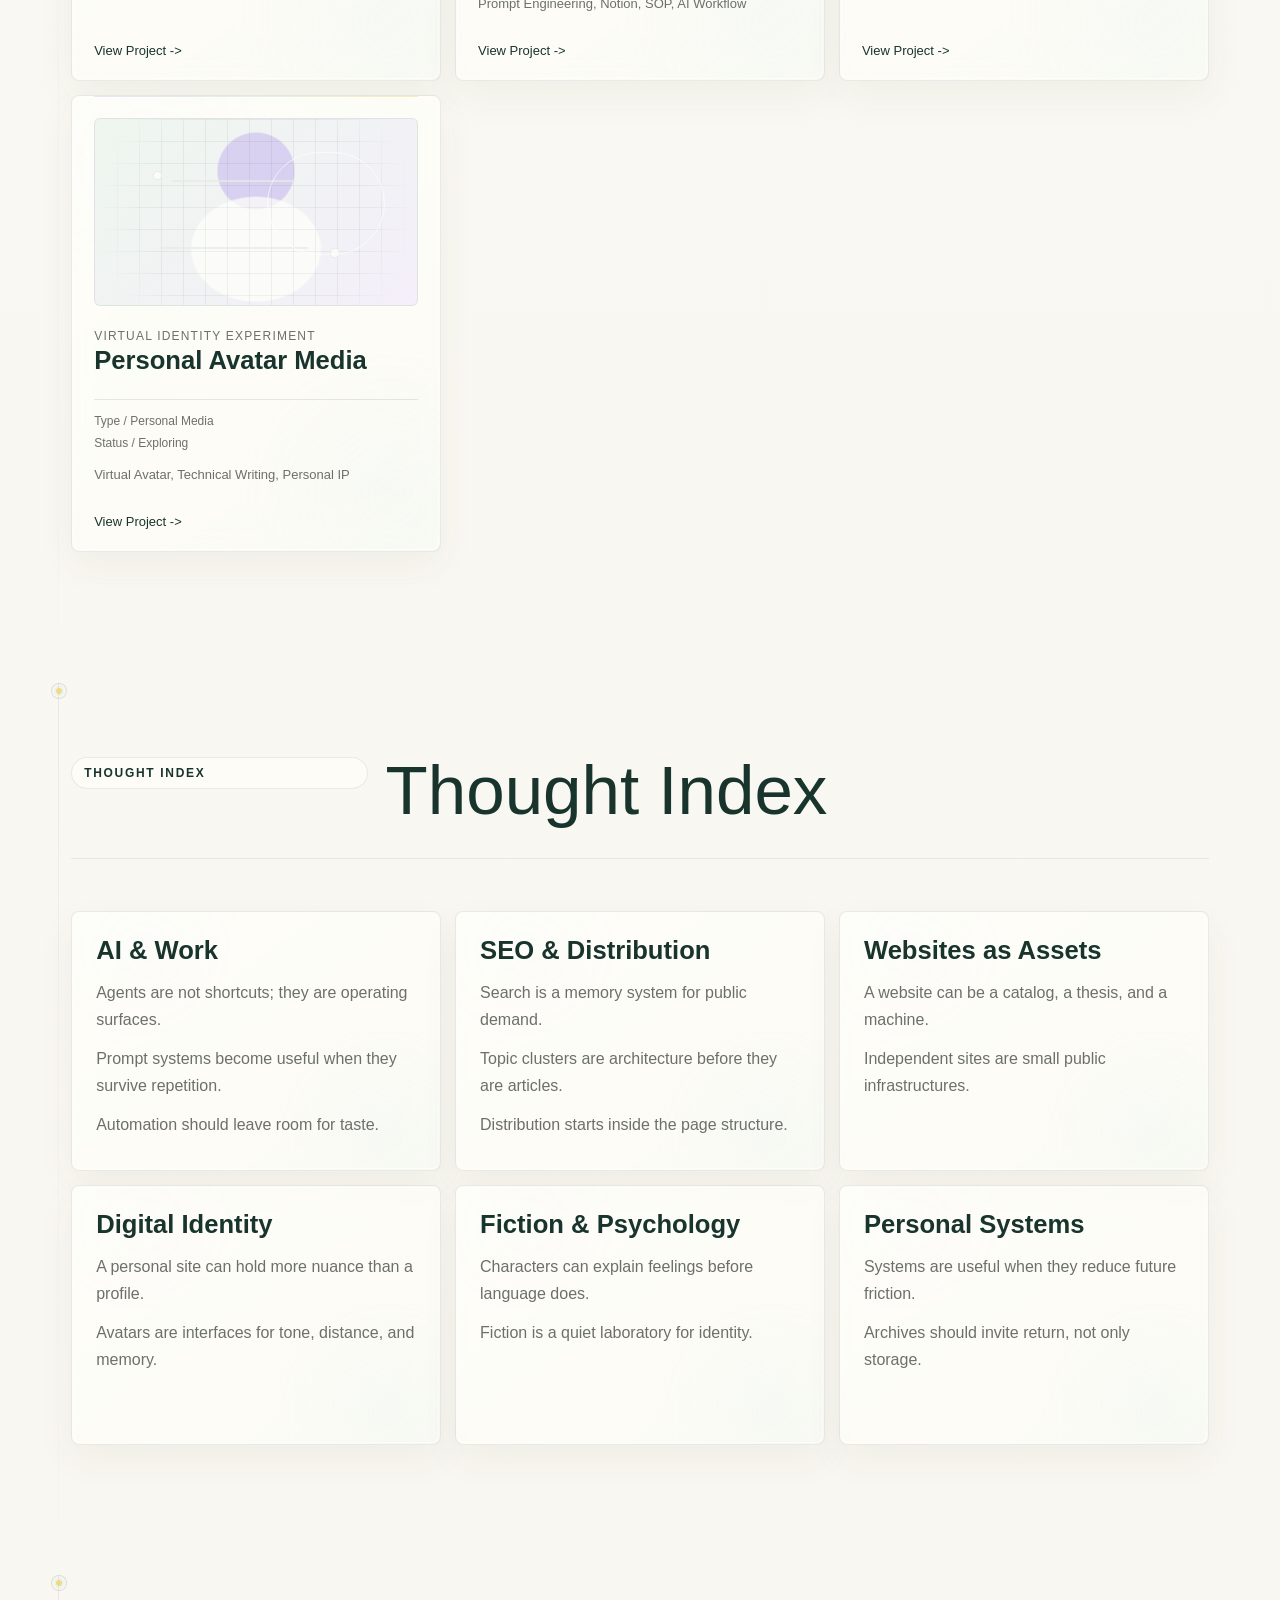
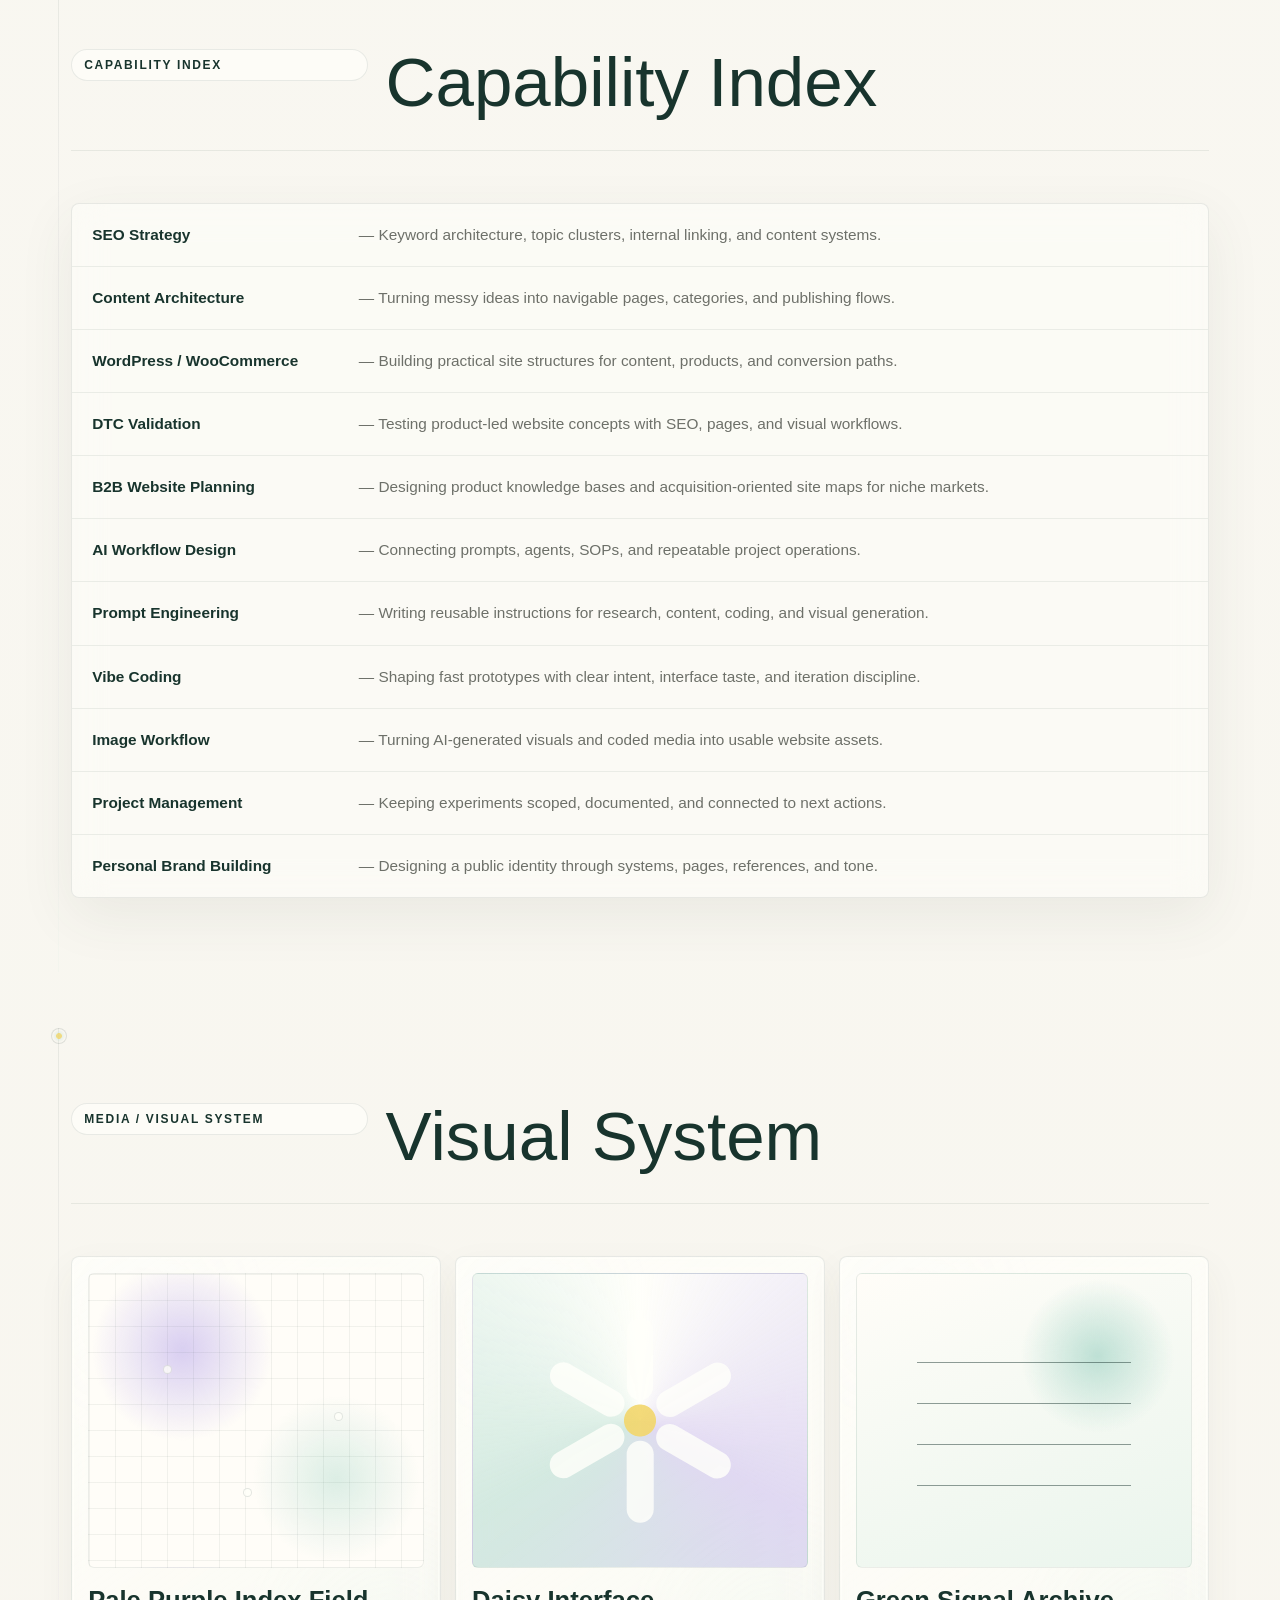
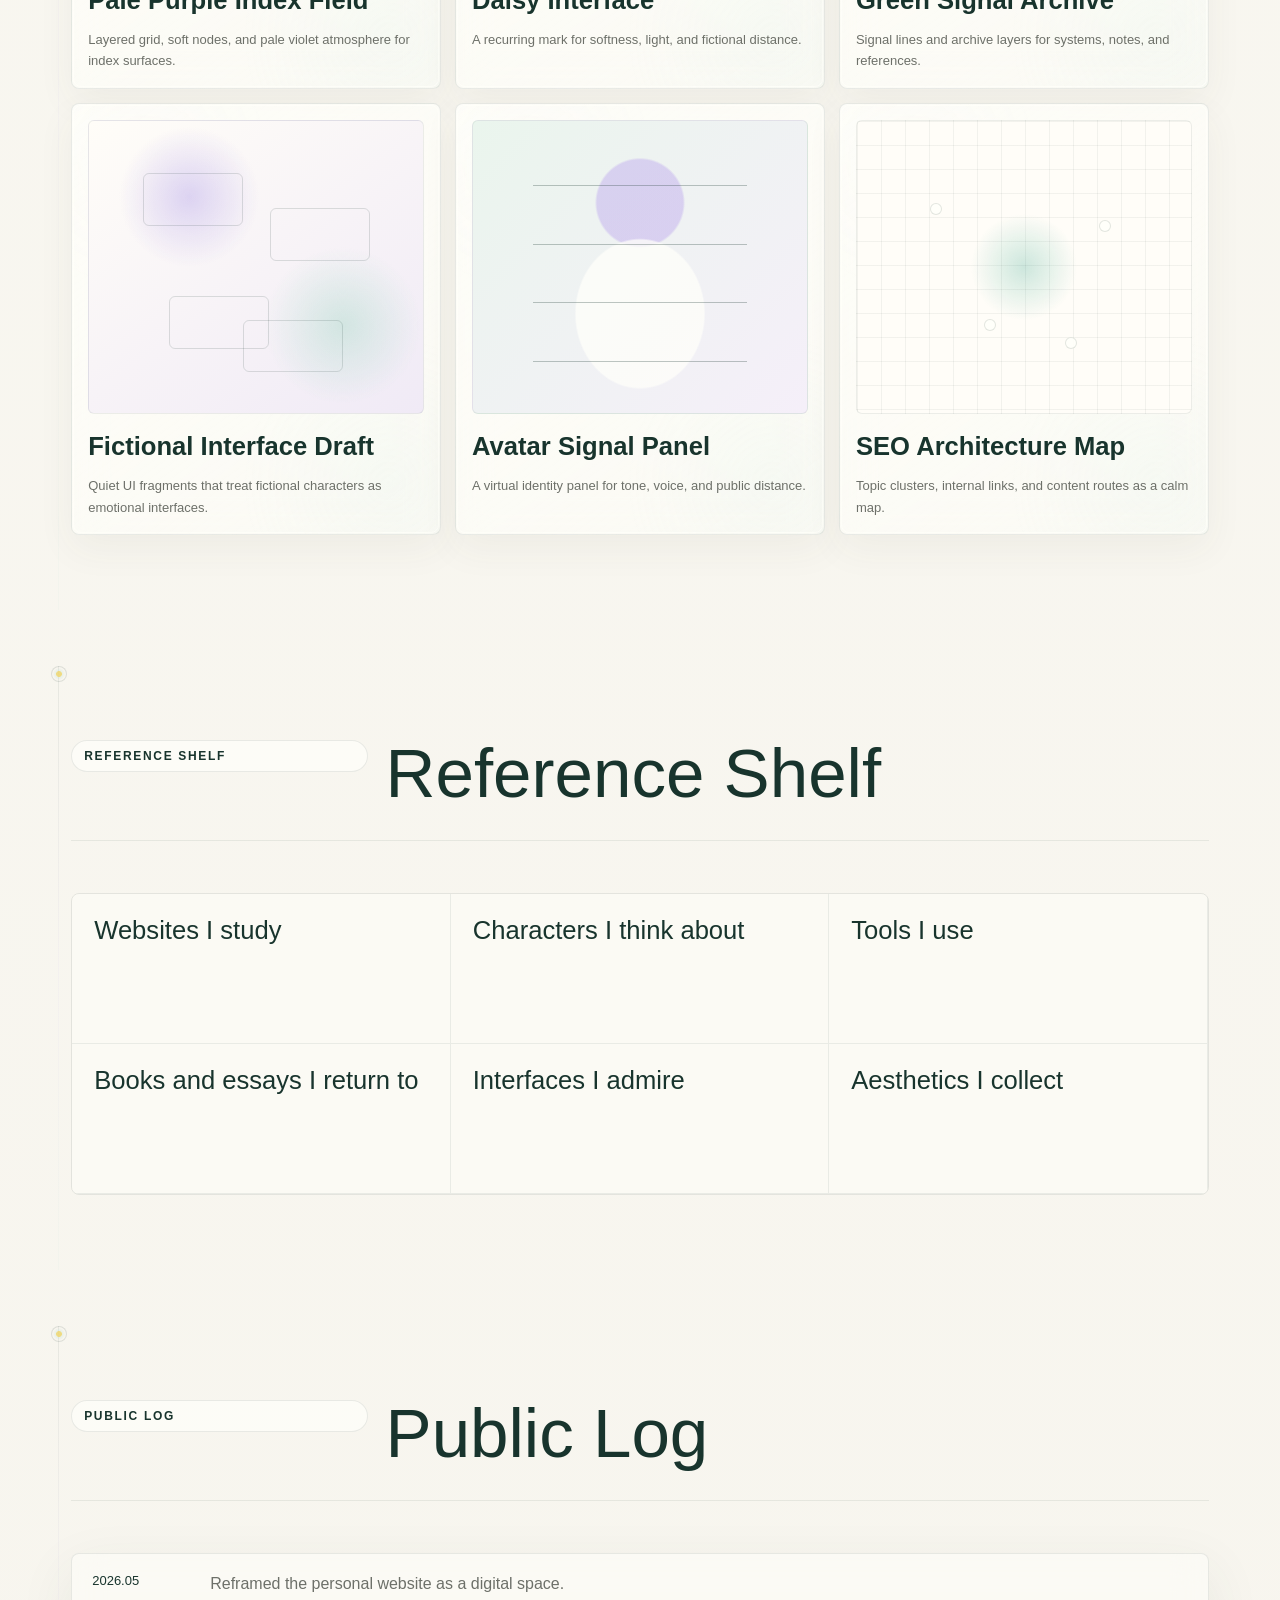
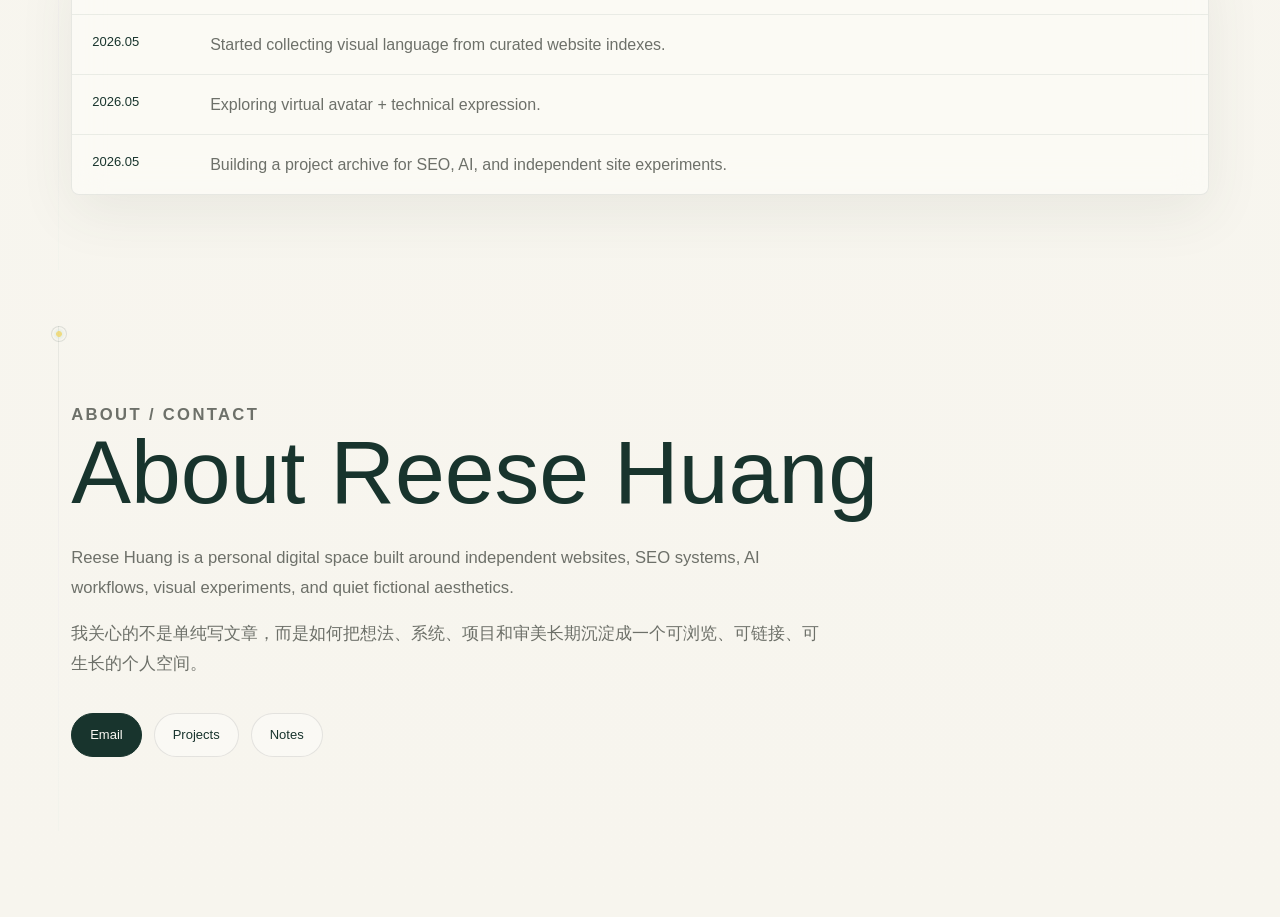
==== commit 5efd36ad: "Shift homepage hero to little digital world" ====
--- a/reese-huang-demo/index.html
+++ b/reese-huang-demo/index.html
@@ -3,479 +3,301 @@
 <head>
   <meta charset="UTF-8">
   <meta name="viewport" content="width=device-width, initial-scale=1.0">
-  <meta name="description" content="Reese Huang - a personal digital space for SEO, AI, independent websites, visual creation, and quiet experiments.">
-  <title>Reese Huang | Personal Digital Space</title>
+  <meta name="description" content="Reese Huang's Little Digital World - a personal digital space for thoughts, projects, references, visual fragments, and quiet experiments.">
+  <title>Reese Huang's Little Digital World</title>
   <link rel="stylesheet" href="assets/css/style.css">
 </head>
 <body>
   <main class="reese-space">
-    <section class="rh-visual-dashboard-hero" id="top">
+    <section class="rh-little-world-hero" id="top" aria-label="Reese Huang little digital world">
 <style>
-/* ── TOKENS ── */
-.rh-visual-dashboard-hero {
-  --rs-ink-green: #18342d;
-  --rs-muted:     #6d7069;
-  --rs-purple:    #cfc3ef;
-  --rs-green:     #b9ded2;
-  --rs-yellow:    #f2d66b;
-  --rs-line:      rgba(32,35,31,.10);
-  --rs-shadow:    0 24px 70px rgba(70,76,62,.12);
-  --rs-radius:    16px;
-  --rs-ease:      cubic-bezier(0.22,1,0.36,1);
-}
-
-/* ── RESET ── */
-.rh-visual-dashboard-hero *,
-.rh-visual-dashboard-hero *::before,
-.rh-visual-dashboard-hero *::after { box-sizing: border-box; margin: 0; }
-.rh-visual-dashboard-hero a        { color: inherit; text-decoration: none; }
-.rh-visual-dashboard-hero h1,
-.rh-visual-dashboard-hero h2,
-.rh-visual-dashboard-hero h3,
-.rh-visual-dashboard-hero p        { margin: 0; }
-
-/*
- * ── FULL-BLEED ESCAPE ──
- * WordPress 的 .entry-content 通常有 max-width + padding。
- * 用 100vw + 负 margin 逃出去，再用 position:relative 把 z-index 隔离。
- * 用 overflow-x: clip（不是 hidden）避免产生新的滚动上下文。
- */
-.rh-visual-dashboard-hero {
-  position:     relative;
-  width:        100vw;
-  margin-left:  calc(50% - 50vw);
+.rh-little-world-hero,
+.rh-little-world-hero * { box-sizing: border-box; }
+.rh-little-world-hero {
+  --rh-ink: #18342d;
+  --rh-text: #27352f;
+  --rh-muted: rgba(24, 52, 45, 0.62);
+  --rh-line: rgba(24, 52, 45, 0.1);
+  --rh-purple: #cfc3ef;
+  --rh-green: #b9ded2;
+  --rh-yellow: #f2d66b;
+  --rh-paper: #fbfaf5;
+  background:
+    radial-gradient(circle at 20% 16%, rgba(207, 195, 239, 0.34), transparent 30rem),
+    radial-gradient(circle at 82% 20%, rgba(185, 222, 210, 0.32), transparent 28rem),
+    radial-gradient(circle at 62% 82%, rgba(242, 214, 107, 0.12), transparent 26rem),
+    linear-gradient(180deg, #fbfaf5 0%, #f7f4ec 100%);
+  color: var(--rh-text);
+  margin-left: calc(50% - 50vw);
   margin-right: calc(50% - 50vw);
-  overflow-x:   clip;           /* clip 不像 hidden 会截断 position:sticky */
-  overflow-y:   visible;
-
-  /* 高度：恰好一屏，减去 WP 管理栏 32px + 少量主题顶部高度 */
-  height:       calc(100vh - 32px);
-  min-height:   700px;
-  max-height:   1080px;         /* 超高屏不要无限拉伸 */
-
+  min-height: clamp(720px, 100vh, 980px);
+  overflow: clip;
+  position: relative;
+  width: 100vw;
+}
+.rh-little-world-hero::before {
+  background-image:
+    linear-gradient(rgba(24, 52, 45, 0.035) 1px, transparent 1px),
+    linear-gradient(90deg, rgba(24, 52, 45, 0.03) 1px, transparent 1px);
+  background-size: 56px 56px;
+  content: "";
+  inset: 0;
+  mask-image: radial-gradient(circle at 56% 45%, #000 0 42%, transparent 82%);
+  opacity: 0.9;
+  pointer-events: none;
+  position: absolute;
+}
+.rh-little-world-hero::after {
+  background: linear-gradient(to top, rgba(251, 250, 245, 0.95), rgba(251, 250, 245, 0));
+  bottom: 0;
+  content: "";
+  height: 28%;
+  inset-inline: 0;
+  pointer-events: none;
+  position: absolute;
+  z-index: 3;
+}
+.rh-world-bg {
+  inset: 0;
+  pointer-events: none;
+  position: absolute;
+  z-index: 1;
+}
+.rh-world-orb {
+  border: 1px solid rgba(24, 52, 45, 0.08);
+  border-radius: 999px;
+  filter: blur(0.1px);
+  position: absolute;
+}
+.rh-world-orb.one { height: 52vw; max-height: 760px; max-width: 760px; right: -12vw; top: 8%; width: 52vw; }
+.rh-world-orb.two { bottom: -20%; height: 38vw; left: 8%; max-height: 520px; max-width: 520px; width: 38vw; }
+.rh-world-window {
   background:
-    radial-gradient(circle at 18%  8%,  rgba(207,195,239,.32), transparent 28rem),
-    radial-gradient(circle at 86% 14%,  rgba(185,222,210,.34), transparent 27rem),
-    radial-gradient(circle at 42% 82%,  rgba(242,214,107,.14), transparent 25rem),
-    linear-gradient(180deg, #fbfaf5 0%, #f7f5ee 100%);
-  color:        #20231f;
-  font-family:  ui-sans-serif, -apple-system, BlinkMacSystemFont, "Segoe UI",
-                "Helvetica Neue", Arial, "Noto Sans SC", "PingFang SC", sans-serif;
-}
-
-/* grid lines */
-.rh-visual-dashboard-hero::before {
-  content: ""; position: absolute; inset: 0; pointer-events: none; z-index: 0;
-  background-image:
-    linear-gradient(rgba(24,52,45,.045) 1px, transparent 1px),
-    linear-gradient(90deg, rgba(24,52,45,.04) 1px, transparent 1px);
-  background-size: 48px 48px;
-  mask-image: radial-gradient(circle at 48% 42%, #000 0 42%, transparent 82%);
-  opacity: .75;
-}
-/* bottom fade */
-.rh-visual-dashboard-hero::after {
-  content: ""; position: absolute; inset: auto 0 0; height: 28%; z-index: 1; pointer-events: none;
-  background: linear-gradient(to top, rgba(251,250,245,.94), transparent);
-}
-
-/* ── THREE-COLUMN LAYOUT ──
-   col1: left rail (narrow fixed)
-   col2: main stage (copy + person)   → flex grow
-   col3: dashboard (right panel)      → flex, no hard min-width
-*/
-.rh-hero-layout {
-  position:              relative;
-  z-index:               2;
-  display:               grid;
-  grid-template-columns: 52px 1fr clamp(380px, 38vw, 580px);
-  height:                100%;   /* fill the section exactly */
-}
-
-/* ── LEFT RAIL ── */
-.rh-left-rail {
-  border-right:    1px solid rgba(24,52,45,.08);
-  display:         flex;
-  flex-direction:  column;
-  align-items:     center;
-  justify-content: space-between;
-  padding:         24px 0;
-  color:           rgba(24,52,45,.54);
-  z-index:         4;
-}
-.rh-rail-menu      { display: grid; gap: 6px; margin-top: 24px; }
-.rh-rail-menu span { width: 16px; height: 1px; background: rgba(24,52,45,.42); display: block; }
-.rh-rail-word      { writing-mode: vertical-rl; transform: rotate(180deg); font-size: 11px; letter-spacing: .22em; text-transform: uppercase; color: rgba(24,52,45,.52); }
-.rh-rail-time      { display: grid; gap: 6px; text-align: center; font-size: 11px; letter-spacing: .08em; color: rgba(24,52,45,.6); }
-.rh-rail-time strong { color: var(--rs-ink-green); font-size: 12px; font-weight: 560; }
-
-/* ── MAIN STAGE ──
-   flex column: nav → copy → [spacer] → focus card
-   person image は absolute で重ねる
-*/
-.rh-main-stage {
-  position:       relative;
-  display:        flex;
-  flex-direction: column;
-  padding:        clamp(20px, 2.8vh, 36px) clamp(24px, 3.2vw, 52px) clamp(20px, 2.8vh, 36px);
-  overflow:       hidden;
-}
-
-/* COPY BLOCK */
-.rh-copy-block {
-  position:   relative;
-  z-index:    6;
-  margin-top: clamp(16px, 3.5vh, 52px);
-  flex-shrink: 0;
-  /* 宽度：不超过左侧文案区的 60%，给人物图留空间 */
-  max-width:  min(520px, 58%);
-}
-.rh-kicker { color: var(--rs-ink-green); font-size: 11px; font-weight: 720; letter-spacing: .14em; margin-bottom: 14px; text-transform: uppercase; }
-
-/*
- * 标题：用 clamp 让字号随视口缩放，永不换行到下一行
- * line-height < 1 是有意为之的紧凑排版
- */
-.rh-title {
-  color:          var(--rs-ink-green);
-  font-size:      clamp(3.8rem, 6.8vw, 9rem);
-  font-weight:    520;
-  letter-spacing: -.055em;
-  line-height:    .88;
-  word-break:     normal;
-  overflow-wrap:  normal;
-  hyphens:        none;
-  white-space:    nowrap;   /* 每个 span 是一行，span 本身不换行 */
-}
-.rh-title span { display: block; white-space: nowrap; }
-
-.rh-subtitle {
-  color:       var(--rs-muted);
-  font-size:   clamp(.95rem, 1.4vw, 1.28rem);
-  line-height: 1.5;
-  margin-top:  clamp(10px, 1.6vh, 22px);
-}
-.rh-taxonomy { display: flex; flex-wrap: wrap; gap: 8px; margin-top: clamp(10px, 1.6vh, 20px); }
-.rh-taxonomy span { border: 1px solid rgba(24,52,45,.09); border-radius: 999px; background: rgba(255,255,250,.54); color: rgba(24,52,45,.68); display: inline-flex; align-items: center; min-height: 28px; padding: 0 10px; font-size: 10.5px; letter-spacing: .1em; text-transform: uppercase; }
-.rh-taxonomy span:nth-child(2),.rh-taxonomy span:nth-child(5) { background: rgba(207,195,239,.28); color: rgba(104,91,139,.9); }
-.rh-taxonomy span:nth-child(3),.rh-taxonomy span:nth-child(6) { background: rgba(185,222,210,.32); color: #254c42; }
-.rh-desc { color: #4c514b; font-size: clamp(.9rem, 1.1vw, 1rem); line-height: 1.75; margin-top: clamp(10px, 1.4vh, 18px); max-width: 460px; }
-.rh-actions { display: flex; flex-wrap: wrap; gap: 10px; margin-top: clamp(14px, 2vh, 26px); }
-.rh-button { align-items: center; border: 1px solid var(--rs-line); border-radius: 999px; display: inline-flex; font-size: 12.5px; justify-content: center; min-height: 40px; padding: 0 16px; transition: transform 240ms var(--rs-ease), background 240ms var(--rs-ease), border-color 240ms var(--rs-ease); }
-.rh-button:hover { transform: translateY(-2px); }
-.rh-button-primary { background: var(--rs-ink-green); border-color: var(--rs-ink-green); color: #fbfaf5; }
-.rh-button-ghost   { background: rgba(255,255,255,.38); color: var(--rs-ink-green); }
-
-/* PERSON — absolute, 靠右下角，不影响 flex 流 */
-.rh-person-wrap {
-  position:       absolute;
-  z-index:        4;
-  right:          clamp(-20px, 2vw, 40px);
-  bottom:         0;
-  width:          clamp(240px, 34vw, 460px);
-  height:         78%;
-  pointer-events: none;
-}
-.rh-person-placeholder {
-  position: absolute; left: 12%; right: 8%; bottom: 0; height: 76%;
-  border-radius: 999px 999px 42% 42%;
-  background: radial-gradient(circle at 50% 16%, rgba(251,250,245,.96) 0 15%, transparent 15.8%), radial-gradient(ellipse at 50% 78%, rgba(251,250,245,.72) 0 36%, transparent 36.8%), linear-gradient(180deg, rgba(207,195,239,.34), rgba(185,222,210,.28));
-  border: 1px solid rgba(24,52,45,.09);
-  box-shadow: inset 0 0 0 18px rgba(255,255,250,.18), 0 24px 70px rgba(76,89,77,.12);
-  overflow: hidden;
-  mask-image: linear-gradient(to bottom, #000 76%, transparent 100%);
-}
-.rh-person-placeholder::before { content: "IMAGE\A PLACEHOLDER"; white-space: pre; position: absolute; left: 50%; top: 48%; transform: translate(-50%,-50%); color: rgba(24,52,45,.36); font-size: 12px; letter-spacing: .12em; line-height: 1.6; text-align: center; text-transform: uppercase; }
-.rh-person-img { position: absolute; left: 50%; bottom: 0; z-index: 3; width: 88%; height: 96%; transform: translateX(-50%); object-fit: contain; object-position: center bottom; display: block; mask-image: linear-gradient(to bottom, #000 78%, transparent 100%); }
-/* FLOATING SYSTEM TAG */
-.rh-floating-system {
-  position: absolute; right: 0; top: 32%; z-index: 8;
-  min-width: 156px; padding: 12px 14px; display: grid; gap: 5px;
-  border: 1px solid rgba(24,52,45,.10); border-radius: 14px;
-  background: rgba(255,255,250,.66); box-shadow: 0 18px 42px rgba(76,89,77,.09);
-  backdrop-filter: blur(14px);
-}
-.rh-floating-system span { color: rgba(24,52,45,.46); font-size: 10px; letter-spacing: .14em; text-transform: uppercase; }
-.rh-floating-system b    { color: var(--rs-ink-green); font-size: 12.5px; font-weight: 560; }
-
-/* FOCUS CARD — flex で main-stage の底に押し付ける */
-.rh-focus-card {
-  position:      relative;
-  z-index:       9;
-  width:         min(500px, 68%);
-  margin-top:    auto;
-  padding:       18px 20px;
-  border:        1px solid rgba(24,52,45,.09);
-  border-radius: var(--rs-radius);
-  background:    linear-gradient(145deg, rgba(255,255,250,.84), rgba(255,255,250,.48)), radial-gradient(circle at 18% 12%, rgba(207,195,239,.16), transparent 28%), radial-gradient(circle at 86% 88%, rgba(185,222,210,.18), transparent 30%);
-  box-shadow:    0 18px 42px rgba(76,89,77,.09);
-  overflow:      hidden;
-}
-.rh-focus-card::after { content: ""; position: absolute; inset: 1px; border: 1px solid rgba(255,255,250,.64); border-radius: inherit; pointer-events: none; }
-.rh-focus-label { display: block; color: rgba(104,91,139,.74); font-size: 11.5px; letter-spacing: .14em; margin-bottom: 16px; text-transform: uppercase; }
-.rh-focus-body  { display: grid; grid-template-columns: 96px minmax(0,1fr); gap: 18px; align-items: end; }
-.rh-focus-mark  { width: 96px; height: 96px; border-radius: 20px; border: 1px solid rgba(24,52,45,.08); background: linear-gradient(rgba(24,52,45,.06) 1px, transparent 1px), linear-gradient(90deg, rgba(24,52,45,.06) 1px, transparent 1px), radial-gradient(circle at 50% 50%, rgba(207,195,239,.76), transparent 34%), radial-gradient(circle at 66% 64%, rgba(185,222,210,.58), transparent 30%), #fffdf8; background-size: 18px 18px, 18px 18px, auto, auto, auto; position: relative; }
-.rh-focus-mark::after { content: ""; position: absolute; left: 38px; top: 38px; width: 20px; height: 20px; border-radius: 50%; background: var(--rs-yellow); box-shadow: 0 -26px 0 rgba(255,255,250,.78), 22px -13px 0 rgba(255,255,250,.78), 22px 13px 0 rgba(255,255,250,.78), 0 26px 0 rgba(255,255,250,.78), -22px 13px 0 rgba(255,255,250,.78), -22px -13px 0 rgba(255,255,250,.78); }
-.rh-focus-text p { color: var(--rs-ink-green); font-size: clamp(.92rem, 1.1vw, 1.04rem); line-height: 1.65; }
-.rh-focus-pills  { display: flex; flex-wrap: wrap; gap: 6px; margin-top: 12px; }
-.rh-focus-pills span { padding: 4px 8px; border-radius: 999px; background: rgba(185,222,210,.22); border: 1px solid rgba(24,52,45,.08); color: rgba(24,52,45,.62); font-size: 10px; letter-spacing: .1em; text-transform: uppercase; }
-
-/* ── DASHBOARD (right column) ── */
-.rh-dashboard {
-  border-left:     1px solid rgba(24,52,45,.07);
-  display:         flex;
-  flex-direction:  column;
-  padding:         clamp(20px, 2.8vh, 36px) clamp(16px, 2.4vw, 40px) clamp(20px, 2.8vh, 36px) clamp(14px, 2vw, 32px);
-  overflow:        hidden;   /* 内容超出时隐藏，不撑开 */
-  height:          100%;
-}
-
-.rh-panel-title { display: flex; align-items: center; gap: 10px; margin-bottom: 12px; color: #254c42; font-size: 11.5px; font-weight: 720; letter-spacing: .14em; text-transform: uppercase; flex-shrink: 0; }
-.rh-panel-title::after { content: ""; height: 1px; flex: 1; background: rgba(24,52,45,.11); }
-
-.rh-panel { position: relative; overflow: hidden; border: 1px solid rgba(24,52,45,.09); border-radius: var(--rs-radius); background: linear-gradient(145deg, rgba(255,255,250,.82), rgba(255,255,250,.48)), radial-gradient(circle at 18% 12%, rgba(207,195,239,.14), transparent 28%), radial-gradient(circle at 86% 88%, rgba(185,222,210,.16), transparent 30%); box-shadow: 0 14px 38px rgba(70,76,62,.055); }
-.rh-panel::after { content: ""; position: absolute; inset: 1px; border: 1px solid rgba(255,255,250,.64); border-radius: inherit; pointer-events: none; }
-
-/* NAV GRID: 4列固定，紧凑 */
-.rh-nav-grid { display: grid; grid-template-columns: repeat(4, 1fr); gap: 10px; flex-shrink: 0; }
-
-.rh-img-card {
-  --ta: #e8f0e6; --tb: #f8f4e8; --tc: #c8ded1;
-  min-height: clamp(80px, 6.4vw, 112px);
-  padding: 12px;
-  display: flex; flex-direction: column; justify-content: space-between;
-  border: 1px solid rgba(24,52,45,.09); border-radius: var(--rs-radius);
-  background: linear-gradient(180deg, rgba(255,255,250,.12), rgba(255,255,250,.72)), linear-gradient(145deg, var(--ta), var(--tb));
-  box-shadow: 0 10px 28px rgba(56,67,56,.07);
-  position: relative; overflow: hidden;
-  transition: transform 240ms var(--rs-ease), box-shadow 240ms var(--rs-ease), border-color 240ms var(--rs-ease);
-}
-.rh-img-card:hover { border-color: rgba(24,52,45,.18); box-shadow: var(--rs-shadow); transform: translateY(-4px); }
-.rh-img-card > * { position: relative; z-index: 2; }
-.rh-card-icon  { width: 24px; height: 24px; border-radius: 7px; border: 1px solid rgba(24,52,45,.22); background: rgba(255,255,250,.42); flex-shrink: 0; }
-.rh-img-card strong { color: var(--rs-ink-green); display: block; font-size: 11px; font-weight: 560; line-height: 1.2; text-transform: uppercase; }
-.rh-card-arrow { position: absolute; right: 10px; bottom: 8px; color: rgba(24,52,45,.5); font-size: 14px; z-index: 3; }
-
-.tone-seo    { --ta:#dbe8d8; --tb:#f7f5ea; --tc:#9dbda9; }
-.tone-ai     { --ta:#d8eee8; --tb:#f4f8f2; --tc:#9ccfc1; }
-.tone-sites  { --ta:#e8e3f2; --tb:#faf7ef; --tc:#c7c1dc; }
-.tone-dtc    { --ta:#eee9d8; --tb:#f8f6ec; --tc:#d8c98d; }
-.tone-prompt { --ta:#ebe4f8; --tb:#fbf7f0; --tc:#cab9ef; }
-.tone-reze   { --ta:#e8dcf2; --tb:#f8f3ed; --tc:#c6b0df; }
-.tone-visual { --ta:#efe0eb; --tb:#faf5ee; --tc:#d5bfd4; }
-.tone-agent  { --ta:#e6efe9; --tb:#f8f6ef; --tc:#b6d9cc; }
-
-/* MID ROW */
-.rh-mid-row { display: grid; grid-template-columns: minmax(0,1fr) 195px; gap: 10px; margin-top: 10px; flex-shrink: 0; }
-.rh-notes-panel   { padding: 14px; }
-.rh-note-row      { display: grid; grid-template-columns: minmax(0,1fr) 58px; gap: 10px; border-bottom: 1px solid rgba(24,52,45,.075); padding: 8px 0; }
-.rh-note-row:first-of-type { padding-top: 0; }
-.rh-note-row:last-child     { border-bottom: 0; padding-bottom: 0; }
-.rh-note-row span { color: var(--rs-muted); font-size: 12px; line-height: 1.45; }
-.rh-note-row span::before { content: ""; display: inline-block; width: 5px; height: 5px; margin-right: 8px; border-radius: 50%; background: var(--rs-purple); vertical-align: 2px; }
-.rh-note-row time { color: rgba(24,52,45,.46); font-size: 10.5px; letter-spacing: .08em; text-align: right; text-transform: uppercase; }
-
-.rh-activity-panel { padding: 14px; }
-.rh-activity-meta  { display: flex; justify-content: space-between; margin-bottom: 8px; color: rgba(24,52,45,.5); font-size: 10px; letter-spacing: .08em; text-transform: uppercase; }
-.rh-activity-grid  { display: grid; grid-template-columns: repeat(9,1fr); gap: 4px; padding: 10px; border-radius: 10px; border: 1px solid rgba(24,52,45,.08); background: rgba(255,255,250,.38); }
-.rh-activity-cell      { aspect-ratio: 1; border-radius: 3px; background: rgba(24,52,45,.08); }
-.rh-activity-cell.lv1  { background: rgba(185,222,210,.52); }
-.rh-activity-cell.lv2  { background: rgba(185,222,210,.82); }
-.rh-activity-cell.lv3  { background: rgba(207,195,239,.82); }
-.rh-activity-cell.lv4  { background: rgba(242,214,107,.88); }
-
-/* PROJECTS */
-.rh-projects { margin-top: 10px; flex-shrink: 0; }
-.rh-project-head { display: flex; align-items: center; justify-content: space-between; gap: 14px; margin-bottom: 10px; }
-.rh-project-head .rh-panel-title { flex: 1; margin-bottom: 0; }
-.rh-view-all { color: rgba(24,52,45,.62); font-size: 10.5px; letter-spacing: .12em; text-transform: uppercase; white-space: nowrap; }
-.rh-project-grid { display: grid; grid-template-columns: repeat(4,1fr); gap: 10px; }
-.rh-project-card { min-height: clamp(110px, 8.5vw, 148px); display: flex; flex-direction: column; transition: transform 240ms var(--rs-ease), box-shadow 240ms var(--rs-ease), border-color 240ms var(--rs-ease); }
-.rh-project-card:hover { transform: translateY(-4px); border-color: rgba(24,52,45,.18); box-shadow: var(--rs-shadow); }
-.rh-project-bg { height: clamp(46px, 3.8vw, 68px); margin: 10px 10px 0; border-radius: 10px; border: 1px solid rgba(24,52,45,.08); background: linear-gradient(180deg, rgba(255,255,250,.04), rgba(255,255,250,.5)), linear-gradient(145deg, rgba(207,195,239,.72), rgba(185,222,210,.56)); position: relative; overflow: hidden; }
-.rh-project-bg::before { content: ""; position: absolute; inset: 0; background-image: linear-gradient(rgba(24,52,45,.055) 1px, transparent 1px), linear-gradient(90deg, rgba(24,52,45,.055) 1px, transparent 1px); background-size: 16px 16px; opacity: .68; }
-.rh-project-body { padding: 10px; }
-.rh-project-body h3 { color: var(--rs-ink-green); font-size: 13px; font-weight: 560; margin-bottom: 4px; }
-.rh-project-body p  { color: rgba(24,52,45,.52); font-size: 10px; letter-spacing: .12em; line-height: 1.4; text-transform: uppercase; }
-
-/* QUOTE */
-.rh-quote-panel { margin-top: 10px; padding: 14px 16px; display: flex; justify-content: space-between; align-items: center; gap: 14px; color: rgba(24,52,45,.62); font-size: 11px; letter-spacing: .11em; line-height: 1.65; text-transform: uppercase; flex-shrink: 0; }
-.rh-status::after { content: ""; display: inline-block; width: 7px; height: 7px; margin-left: 8px; border-radius: 50%; background: #8fbb9b; box-shadow: 0 0 12px rgba(143,187,155,.58); }
-
-/* ═══════════════════════════════════════
-   RESPONSIVE — single clean cascade, no !important
-═══════════════════════════════════════ */
-
-/* 矮屏笔记本 (1366×768 etc.) — 减少内部垂直间距 */
-@media (max-height: 800px) and (min-width: 1100px) {
-  .rh-visual-dashboard-hero { max-height: 900px; }
-  .rh-main-stage, .rh-dashboard { padding-top: 16px; padding-bottom: 16px; }
-  .rh-copy-block   { margin-top: 10px; }
-  .rh-title        { font-size: clamp(3.4rem, 6.2vw, 7.2rem); }
-  .rh-taxonomy     { margin-top: 10px; }
-  .rh-desc         { margin-top: 8px; }
-  .rh-actions      { margin-top: 12px; }
-  .rh-button       { min-height: 36px; padding: 0 13px; font-size: 12px; }
-  .rh-img-card     { min-height: 76px; padding: 10px; }
-  .rh-mid-row      { margin-top: 8px; }
-  .rh-projects     { margin-top: 8px; }
-  .rh-project-bg   { height: 42px; }
-  .rh-quote-panel  { display: none; }
-  .rh-focus-card   { padding: 14px 16px; }
-  .rh-focus-body   { grid-template-columns: 80px minmax(0,1fr); gap: 14px; }
-  .rh-focus-mark   { width: 80px; height: 80px; }
-  .rh-focus-mark::after { left: 30px; top: 30px; }
-}
-
-/* 中等宽度: 右侧 dashboard 移至下方，主区域全宽 */
-@media (max-width: 1099px) {
-  .rh-visual-dashboard-hero { height: auto; min-height: 100vh; max-height: none; }
-  .rh-hero-layout { grid-template-columns: 44px 1fr; }
-  .rh-main-stage  { grid-column: 2; min-height: calc(100vh - 32px); }
-  .rh-dashboard   { grid-column: 2; height: auto; min-height: auto; padding: 28px clamp(24px, 4vw, 52px) 48px; border-left: none; border-top: 1px solid rgba(24,52,45,.07); }
-  .rh-copy-block  { max-width: min(560px, 58%); margin-top: 56px; }
-  .rh-title       { font-size: clamp(4.2rem, 11vw, 7.6rem); }
-  .rh-person-wrap { width: min(44vw, 480px); right: 3%; }
-  .rh-nav-grid, .rh-project-grid { grid-template-columns: repeat(4,1fr); }
-}
-
-/* 平板 */
-@media (max-width: 860px) {
-  .rh-hero-layout { grid-template-columns: 1fr; }
-  .rh-left-rail   { display: none; }
-  .rh-main-stage, .rh-dashboard { grid-column: 1; padding-left: clamp(16px, 4vw, 28px); padding-right: clamp(16px, 4vw, 28px); }
-  .rh-copy-block  { max-width: 100%; margin-top: 60px; }
-  .rh-title       { font-size: clamp(3.6rem, 16vw, 6rem); white-space: normal; }
-  .rh-person-wrap { right: 0; bottom: auto; top: 100px; width: 68vw; height: 360px; opacity: .48; }
-  .rh-nav-grid, .rh-project-grid { grid-template-columns: repeat(2,1fr); }
-  .rh-mid-row     { grid-template-columns: 1fr; }
-}
-
-/* 手机 */
-@media (max-width: 520px) {
-  .rh-title         { font-size: clamp(3.2rem, 17vw, 5.2rem); }
-  .rh-person-wrap   { width: 86vw; height: 280px; opacity: .3; }
-  .rh-focus-body    { grid-template-columns: 1fr; }
-  .rh-focus-mark    { width: 72px; height: 72px; }
-  .rh-nav-grid, .rh-project-grid { grid-template-columns: repeat(2,1fr); }
+    linear-gradient(145deg, rgba(255,255,250,0.34), rgba(255,255,250,0.08)),
+    radial-gradient(circle at 30% 24%, rgba(207,195,239,0.32), transparent 24%),
+    radial-gradient(circle at 74% 66%, rgba(185,222,210,0.32), transparent 28%);
+  border: 1px solid rgba(24, 52, 45, 0.1);
+  border-radius: 36px;
+  box-shadow: 0 32px 90px rgba(76, 89, 77, 0.13);
+  height: min(68vh, 640px);
+  position: absolute;
+  right: clamp(20px, 6vw, 96px);
+  top: clamp(96px, 14vh, 150px);
+  width: min(42vw, 560px);
+}
+.rh-world-window::before,
+.rh-world-window::after {
+  background: rgba(24, 52, 45, 0.08);
+  content: "";
+  position: absolute;
+}
+.rh-world-window::before { bottom: 0; left: 50%; top: 0; width: 1px; }
+.rh-world-window::after { height: 1px; left: 0; right: 0; top: 50%; }
+.rh-world-daisy {
+  height: 116px;
+  left: 18%;
+  position: absolute;
+  top: 18%;
+  width: 116px;
+}
+.rh-world-daisy span {
+  background: rgba(255, 255, 250, 0.78);
+  border: 1px solid rgba(242, 214, 107, 0.42);
+  border-radius: 999px 999px 999px 18px;
+  height: 42px;
+  left: 37px;
+  position: absolute;
+  top: 37px;
+  transform-origin: 21px 21px;
+  width: 42px;
+}
+.rh-world-daisy span:nth-child(1) { transform: rotate(0deg) translateY(-34px); }
+.rh-world-daisy span:nth-child(2) { transform: rotate(60deg) translateY(-34px); }
+.rh-world-daisy span:nth-child(3) { transform: rotate(120deg) translateY(-34px); }
+.rh-world-daisy span:nth-child(4) { transform: rotate(180deg) translateY(-34px); }
+.rh-world-daisy span:nth-child(5) { transform: rotate(240deg) translateY(-34px); }
+.rh-world-daisy span:nth-child(6) { transform: rotate(300deg) translateY(-34px); }
+.rh-world-daisy i {
+  background: var(--rh-yellow);
+  border-radius: 999px;
+  box-shadow: 0 0 28px rgba(242, 214, 107, 0.24);
+  height: 28px;
+  left: 44px;
+  position: absolute;
+  top: 44px;
+  width: 28px;
+}
+.rh-world-path {
+  border-bottom: 1px solid rgba(24, 52, 45, 0.12);
+  border-radius: 50%;
+  bottom: 13%;
+  height: 24vw;
+  left: 19%;
+  max-height: 260px;
+  position: absolute;
+  transform: rotate(-4deg);
+  width: 58vw;
+}
+.rh-world-node {
+  align-items: center;
+  background: rgba(255, 255, 250, 0.68);
+  border: 1px solid rgba(24, 52, 45, 0.11);
+  border-radius: 999px;
+  color: rgba(24, 52, 45, 0.62);
+  display: inline-flex;
+  font-size: 11px;
+  letter-spacing: 0.12em;
+  padding: 8px 10px;
+  position: absolute;
+  text-transform: uppercase;
+}
+.rh-world-node.notes { right: 28%; top: 22%; }
+.rh-world-node.projects { right: 16%; top: 54%; }
+.rh-world-node.references { bottom: 22%; right: 34%; }
+.rh-world-node.systems { bottom: 30%; left: 14%; }
+.rh-world-shell {
+  display: grid;
+  grid-template-columns: minmax(0, 0.92fr) minmax(320px, 0.58fr);
+  min-height: inherit;
+  position: relative;
+  z-index: 4;
+}
+.rh-world-copy {
+  align-content: center;
+  display: grid;
+  max-width: 780px;
+  padding: clamp(120px, 15vh, 180px) clamp(24px, 7vw, 110px) clamp(80px, 10vh, 120px);
+}
+.rh-world-kicker {
+  color: rgba(24, 52, 45, 0.58);
+  font-size: 12px;
+  letter-spacing: 0.16em;
+  margin: 0 0 28px;
+  text-transform: uppercase;
+}
+.rh-world-title {
+  color: var(--rh-ink);
+  font-size: clamp(4rem, 10vw, 10.8rem);
+  font-weight: 520;
+  letter-spacing: -0.02em;
+  line-height: 0.88;
+  margin: 0;
+  max-width: 980px;
+}
+.rh-world-title span { display: block; }
+.rh-world-subtitle {
+  color: rgba(24, 52, 45, 0.78);
+  font-size: clamp(1.08rem, 2.1vw, 1.58rem);
+  line-height: 1.7;
+  margin: clamp(28px, 5vw, 52px) 0 0;
+  max-width: 640px;
+}
+.rh-world-cn {
+  color: rgba(24, 52, 45, 0.62);
+  font-size: clamp(0.98rem, 1.3vw, 1.12rem);
+  line-height: 1.9;
+  margin: 18px 0 0;
+  max-width: 660px;
+}
+.rh-world-links {
+  display: flex;
+  flex-wrap: wrap;
+  gap: 12px;
+  margin-top: 34px;
+}
+.rh-world-links a {
+  align-items: center;
+  background: rgba(255,255,250,0.56);
+  border: 1px solid rgba(24,52,45,0.12);
+  border-radius: 999px;
+  color: var(--rh-ink);
+  display: inline-flex;
+  font-size: 13px;
+  min-height: 42px;
+  padding: 0 18px;
+  text-decoration: none;
+  transition: transform 220ms cubic-bezier(0.22,1,0.36,1), background 220ms cubic-bezier(0.22,1,0.36,1);
+}
+.rh-world-links a:hover { background: rgba(255,255,250,0.82); transform: translateY(-2px); }
+.rh-world-side {
+  align-content: end;
+  display: grid;
+  gap: 16px;
+  padding: clamp(120px, 15vh, 180px) clamp(24px, 6vw, 92px) clamp(70px, 9vh, 110px) 0;
+}
+.rh-world-card {
+  backdrop-filter: blur(18px);
+  background: rgba(255,255,250,0.54);
+  border: 1px solid rgba(24,52,45,0.1);
+  border-radius: 24px;
+  box-shadow: 0 24px 70px rgba(76,89,77,0.1);
+  color: rgba(24,52,45,0.68);
+  display: grid;
+  gap: 12px;
+  max-width: 380px;
+  padding: 20px;
+}
+.rh-world-card b { color: var(--rh-ink); font-size: 14px; font-weight: 620; }
+.rh-world-card p { font-size: 13px; line-height: 1.7; margin: 0; }
+.rh-world-card .rh-world-mini-tags { display: flex; flex-wrap: wrap; gap: 8px; }
+.rh-world-card .rh-world-mini-tags span {
+  border: 1px solid rgba(24,52,45,0.1);
+  border-radius: 999px;
+  font-size: 11px;
+  padding: 6px 8px;
+}
+@media (max-width: 980px) {
+  .rh-little-world-hero { min-height: auto; }
+  .rh-world-shell { grid-template-columns: 1fr; }
+  .rh-world-copy { padding-top: 120px; }
+  .rh-world-side { padding: 0 clamp(24px, 7vw, 110px) 80px; }
+  .rh-world-window { opacity: 0.42; right: -16vw; width: 72vw; }
+}
+@media (max-width: 640px) {
+  .rh-world-copy { padding: 96px 18px 42px; }
+  .rh-world-side { padding: 0 18px 66px; }
+  .rh-world-title { font-size: clamp(3.4rem, 17vw, 5.8rem); }
+  .rh-world-subtitle { font-size: 1rem; }
+  .rh-world-window { border-radius: 24px; height: 420px; top: 110px; width: 88vw; }
+  .rh-world-node { display: none; }
+}
+@media (prefers-reduced-motion: reduce) {
+  .rh-world-links a { transition: none; }
 }
 </style>
 
-<div class="rh-hero-layout">
-  <!-- LEFT RAIL -->
-  <aside class="rh-left-rail">
-    <div class="rh-rail-menu" aria-hidden="true"><span></span><span></span><span></span></div>
-    <div class="rh-rail-word">Building in Public</div>
-    <div class="rh-rail-time"><strong id="rhRailTime">--:--</strong><span id="rhRailDate">00/00</span></div>
-  </aside>
-
-  <!-- MAIN STAGE -->
-  <div class="rh-main-stage">
-    <section class="rh-copy-block">
-      <p class="rh-kicker">Personal Digital Space / Reese Huang</p>
-      <h1 class="rh-title"><span>Reese</span><span>Huang</span></h1>
-      <p class="rh-subtitle">A digital space, not a resume.</p>
-      <div class="rh-taxonomy">
-        <span>Operator</span><span>AI Systems</span><span>Archive</span>
-        <span>Fictional</span><span>Visual Lab</span><span>Independent Sites</span>
-      </div>
-      <p class="rh-desc">SEO systems, independent sites, AI workflows, visual experiments, and content architecture shaped into a personal digital space.</p>
-      <div class="rh-actions">
-        <a class="rh-button rh-button-primary" href="#index">Explore Space →</a>
-        <a class="rh-button rh-button-ghost"   href="/project-archive/">View Projects</a>
-      </div>
-    </section>
-
-    <figure class="rh-person-wrap" aria-hidden="true">
-      <div class="rh-person-placeholder"></div>
-      <img class="rh-person-img" src="data:image/svg+xml,%3Csvg xmlns='http://www.w3.org/2000/svg' viewBox='0 0 1 1'%3E%3C/svg%3E" alt="">
-    </figure>
-
-    <div class="rh-floating-system"><span>Systems</span><b>Search / Content / Architecture</b></div>
-
-    <article class="rh-focus-card">
-      <span class="rh-focus-label">Current Focus</span>
-      <div class="rh-focus-body">
-        <div class="rh-focus-mark" aria-hidden="true"></div>
-        <div class="rh-focus-text">
-          <p>Connecting search, systems, projects, and aesthetic thinking into a personal digital space.</p>
-          <div class="rh-focus-pills">
-            <span>SEO</span><span>AI</span><span>Systems</span><span>Content</span><span>Automation</span>
-          </div>
-        </div>
-      </div>
+<div class="rh-world-bg" aria-hidden="true">
+  <div class="rh-world-orb one"></div>
+  <div class="rh-world-orb two"></div>
+  <div class="rh-world-window"></div>
+  <div class="rh-world-daisy"><span></span><span></span><span></span><span></span><span></span><span></span><i></i></div>
+  <div class="rh-world-path"></div>
+  <span class="rh-world-node notes">notes</span>
+  <span class="rh-world-node projects">projects</span>
+  <span class="rh-world-node references">references</span>
+  <span class="rh-world-node systems">systems</span>
+</div>
+
+<div class="rh-world-shell">
+  <div class="rh-world-copy">
+    <p class="rh-world-kicker">Personal digital space / quiet archive</p>
+    <h1 class="rh-world-title"><span>Reese Huang's</span><span>Little Digital World</span></h1>
+    <p class="rh-world-subtitle">A soft public room for thoughts, projects, references, visual fragments, and long-running experiments.</p>
+    <p class="rh-world-cn">这里不是商业落地页，也不是简历。它更像一个慢慢生长的小世界：把想法、项目、审美、系统和兴趣放在同一个可以回来的地方。</p>
+    <div class="rh-world-links">
+      <a href="#index">Enter the Index</a>
+      <a href="/project-archive/">Open Projects</a>
+      <a href="#references">Browse References</a>
+    </div>
+  </div>
+  <div class="rh-world-side">
+    <article class="rh-world-card">
+      <b>Currently collecting</b>
+      <p>Search systems, AI notes, independent website experiments, character interfaces, and quiet visual references.</p>
+      <div class="rh-world-mini-tags"><span>SEO</span><span>AI</span><span>Notes</span><span>Fictional</span><span>Daisy</span></div>
     </article>
   </div>
-
-  <!-- DASHBOARD -->
-  <aside class="rh-dashboard">
-    <div class="rh-panel-title">Navigate Space</div>
-    <div class="rh-nav-grid">
-      <a class="rh-img-card tone-seo"    href="#index"><div class="rh-card-icon"></div><strong>Capability Gallery</strong><span class="rh-card-arrow">↗</span></a>
-      <a class="rh-img-card tone-sites"  href="/project-archive/">         <div class="rh-card-icon"></div><strong>Project Directory</strong><span class="rh-card-arrow">↗</span></a>
-      <a class="rh-img-card tone-prompt" href="#notes">            <div class="rh-card-icon"></div><strong>Prompt Library</strong><span class="rh-card-arrow">↗</span></a>
-      <a class="rh-img-card tone-reze"   href="/project-archive/#rezeclaw"><div class="rh-card-icon"></div><strong>RezeClaw</strong><span class="rh-card-arrow">↗</span></a>
-      <a class="rh-img-card tone-visual" href="#visual-system">     <div class="rh-card-icon"></div><strong>Visual Lab</strong><span class="rh-card-arrow">↗</span></a>
-      <a class="rh-img-card tone-dtc"    href="/project-archive/">         <div class="rh-card-icon"></div><strong>Independent Sites</strong><span class="rh-card-arrow">↗</span></a>
-      <a class="rh-img-card tone-ai"     href="#notes">            <div class="rh-card-icon"></div><strong>SEO</strong><span class="rh-card-arrow">↗</span></a>
-      <a class="rh-img-card tone-agent"  href="#notes">            <div class="rh-card-icon"></div><strong>AI Workflows</strong><span class="rh-card-arrow">↗</span></a>
-    </div>
-
-    <div class="rh-mid-row">
-      <section class="rh-panel rh-notes-panel">
-        <div class="rh-panel-title">Latest Notes</div>
-        <div id="rhLatestNotes">
-          <div class="rh-note-row"><span>Building an AI SEO agent with real search feedback loops</span><time>May 18</time></div>
-          <div class="rh-note-row"><span>Why I build independent sites and keep them small</span><time>May 12</time></div>
-          <div class="rh-note-row"><span>Content architecture as a system, not a page</span><time>May 08</time></div>
-          <div class="rh-note-row"><span>Fictional interfaces and the future of personal OS</span><time>May 03</time></div>
-        </div>
-      </section>
-      <section class="rh-panel rh-activity-panel">
-        <div class="rh-panel-title">Active Map</div>
-        <div class="rh-activity-meta"><span id="rhActivityLabel">Last 63 Days</span><span id="rhActivityCount">-- Updates</span></div>
-        <div class="rh-activity-grid" id="rhActivityGrid" aria-label="Content activity map"></div>
-      </section>
-    </div>
-
-    <section class="rh-projects">
-      <div class="rh-project-head">
-        <div class="rh-panel-title">Featured Projects</div>
-        <a class="rh-view-all" href="/project-archive/">View All Projects →</a>
-      </div>
-      <div class="rh-project-grid">
-        <article class="rh-panel rh-project-card"><div class="rh-project-bg"></div><div class="rh-project-body"><h3>RezeClaw</h3><p>AI System</p></div></article>
-        <article class="rh-panel rh-project-card"><div class="rh-project-bg"></div><div class="rh-project-body"><h3>Content OS</h3><p>System / Tooling</p></div></article>
-        <article class="rh-panel rh-project-card"><div class="rh-project-bg"></div><div class="rh-project-body"><h3>Archive Grid</h3><p>Digital Archive</p></div></article>
-        <article class="rh-panel rh-project-card"><div class="rh-project-bg"></div><div class="rh-project-body"><h3>Fictional UI</h3><p>Visual Experiment</p></div></article>
-      </div>
-    </section>
-
-    <div class="rh-panel rh-quote-panel">
-      <div>"I build systems that compound.<br>I write things down so they can scale."</div>
-      <div class="rh-status">Based in Internet</div>
-    </div>
-  </aside>
 </div>
-
-<script>
-(function(){
-  var timeEl=document.getElementById("rhRailTime"),dateEl=document.getElementById("rhRailDate");
-  function tick(){var n=new Date(),hh=String(n.getHours()).padStart(2,"0"),mm=String(n.getMinutes()).padStart(2,"0"),mo=String(n.getMonth()+1).padStart(2,"0"),dd=String(n.getDate()).padStart(2,"0");if(timeEl)timeEl.textContent=hh+":"+mm;if(dateEl)dateEl.textContent=mo+"/"+dd;}
-  tick();setInterval(tick,60000);
-  var grid=document.getElementById("rhActivityGrid"),countEl=document.getElementById("rhActivityCount"),notesEl=document.getElementById("rhLatestNotes");
-  if(!grid)return;
-  var DAYS=63,today=new Date();today.setHours(0,0,0,0);
-  var keys=[];for(var i=DAYS-1;i>=0;i--){var d=new Date(today);d.setDate(today.getDate()-i);keys.push(d.toISOString().slice(0,10));}
-  function emptyGrid(){grid.innerHTML=keys.map(function(){return'<span class="rh-activity-cell"></span>';}).join("");}
-  function esc(s){return String(s||"").replace(/[&<>"']/g,function(m){return{"&":"&amp;","<":"&lt;",">":"&gt;",'"':"&quot;","'":"&#039;"}[m];});}
-  function lvl(n){return n>=4?"lv4":n===3?"lv3":n===2?"lv2":n===1?"lv1":"";}
-  function renderActivity(items){var c={},total=0;items.forEach(function(it){var raw=it.modified||it.date;if(!raw)return;var k=new Date(raw).toISOString().slice(0,10);if(!keys.includes(k))return;c[k]=(c[k]||0)+1;total++;});grid.innerHTML=keys.map(function(k){var n=c[k]||0;return'<span class="rh-activity-cell '+lvl(n)+'" title="'+k+': '+n+' update(s)"></span>';}).join("");if(countEl)countEl.textContent=total+" Updates";}
-  function renderNotes(items){if(!notesEl||!items.length)return;var latest=items.slice().sort(function(a,b){return new Date(b.modified||b.date)-new Date(a.modified||a.date);}).slice(0,4);notesEl.innerHTML=latest.map(function(it){var t=it.title&&it.title.rendered?it.title.rendered:"Untitled",date=it.modified||it.date,link=it.link||"#",mo=new Date(date).toLocaleDateString("en-US",{month:"short",day:"2-digit"});return'<a class="rh-note-row" href="'+esc(link)+'"><span>'+esc(t.replace(/<[^>]*>/g,""))+'</span><time>'+esc(mo)+'</time></a>';}).join("");}
-  emptyGrid();
-  Promise.allSettled(["/wp-json/wp/v2/posts?per_page=100&_fields=date,modified,link,title","/wp-json/wp/v2/pages?per_page=100&_fields=date,modified,link,title"].map(function(url){return fetch(url,{credentials:"same-origin"}).then(function(r){return r.ok?r.json():[];});})).then(function(res){var items=res.flatMap(function(r){return r.status==="fulfilled"&&Array.isArray(r.value)?r.value:[];});if(items.length){renderActivity(items);renderNotes(items);}}).catch(emptyGrid);
-})();
-</script>
 </section>
 
     <section class="rh-gallery-section" id="index" data-reveal>
--- a/reese-huang-demo/assets/css/style.css
+++ b/reese-huang-demo/assets/css/style.css
@@ -633,9 +633,18 @@
   position: relative;
 }
 
+.reese-space .rh-gallery-section,
+.reese-space .rs-section,
+.reese-space .rs-about {
+  position: relative;
+}
+
 .reese-space > .rh-gallery-section::before,
 .reese-space > .rs-section::before,
-.reese-space > .rs-about::before {
+.reese-space > .rs-about::before,
+.reese-space .rh-gallery-section::before,
+.reese-space .rs-section::before,
+.reese-space .rs-about::before {
   background: linear-gradient(180deg, rgba(24, 52, 45, 0.18), rgba(207, 195, 239, 0.22), rgba(185, 222, 210, 0.18));
   content: "";
   height: calc(100% - 56px);
@@ -648,7 +657,10 @@
 
 .reese-space > .rh-gallery-section::after,
 .reese-space > .rs-section::after,
-.reese-space > .rs-about::after {
+.reese-space > .rs-about::after,
+.reese-space .rh-gallery-section::after,
+.reese-space .rs-section::after,
+.reese-space .rs-about::after {
   background:
     radial-gradient(circle, rgba(242, 214, 107, 0.8) 0 28%, transparent 31%),
     radial-gradient(circle, rgba(185, 222, 210, 0.55), transparent 62%);
@@ -2334,7 +2346,13 @@
   .reese-space > .rs-section::before,
   .reese-space > .rs-section::after,
   .reese-space > .rs-about::before,
-  .reese-space > .rs-about::after {
+  .reese-space > .rs-about::after,
+  .reese-space .rh-gallery-section::before,
+  .reese-space .rh-gallery-section::after,
+  .reese-space .rs-section::before,
+  .reese-space .rs-section::after,
+  .reese-space .rs-about::before,
+  .reese-space .rs-about::after {
     display: none;
   }
 
